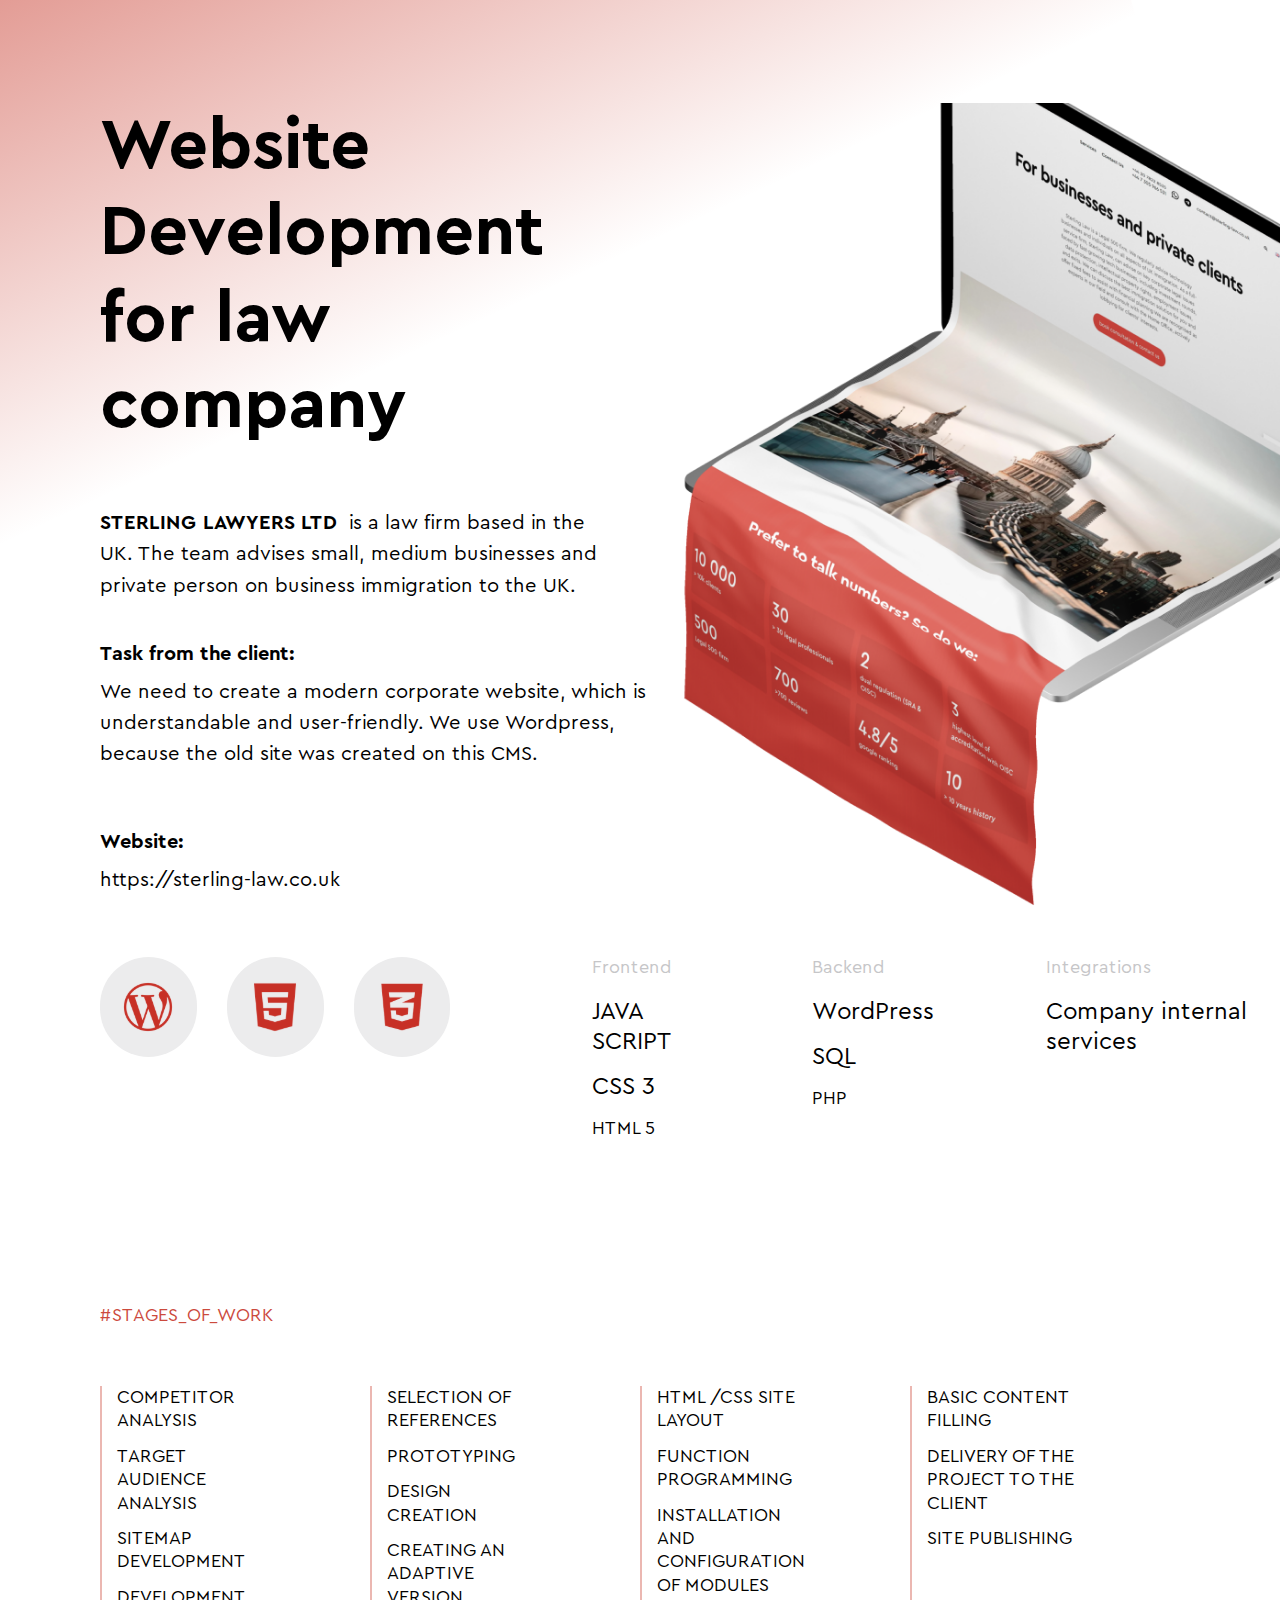
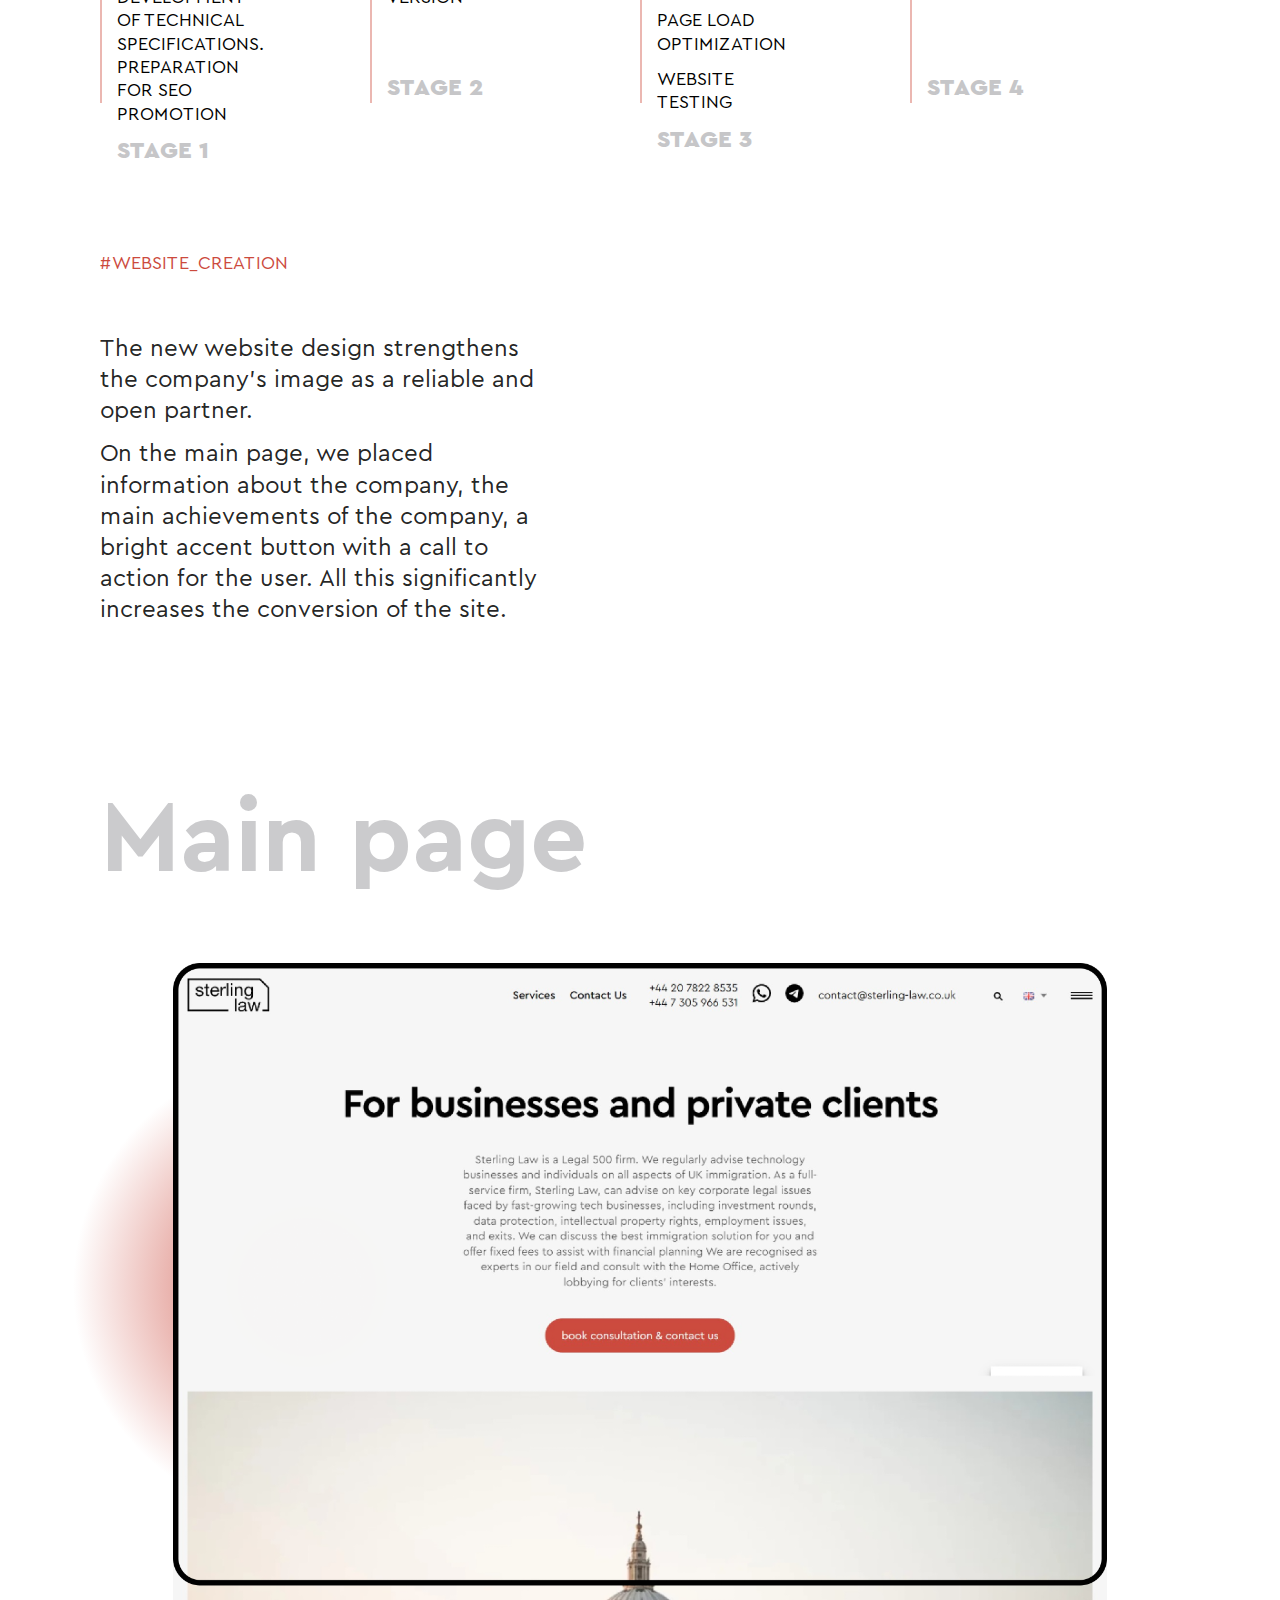
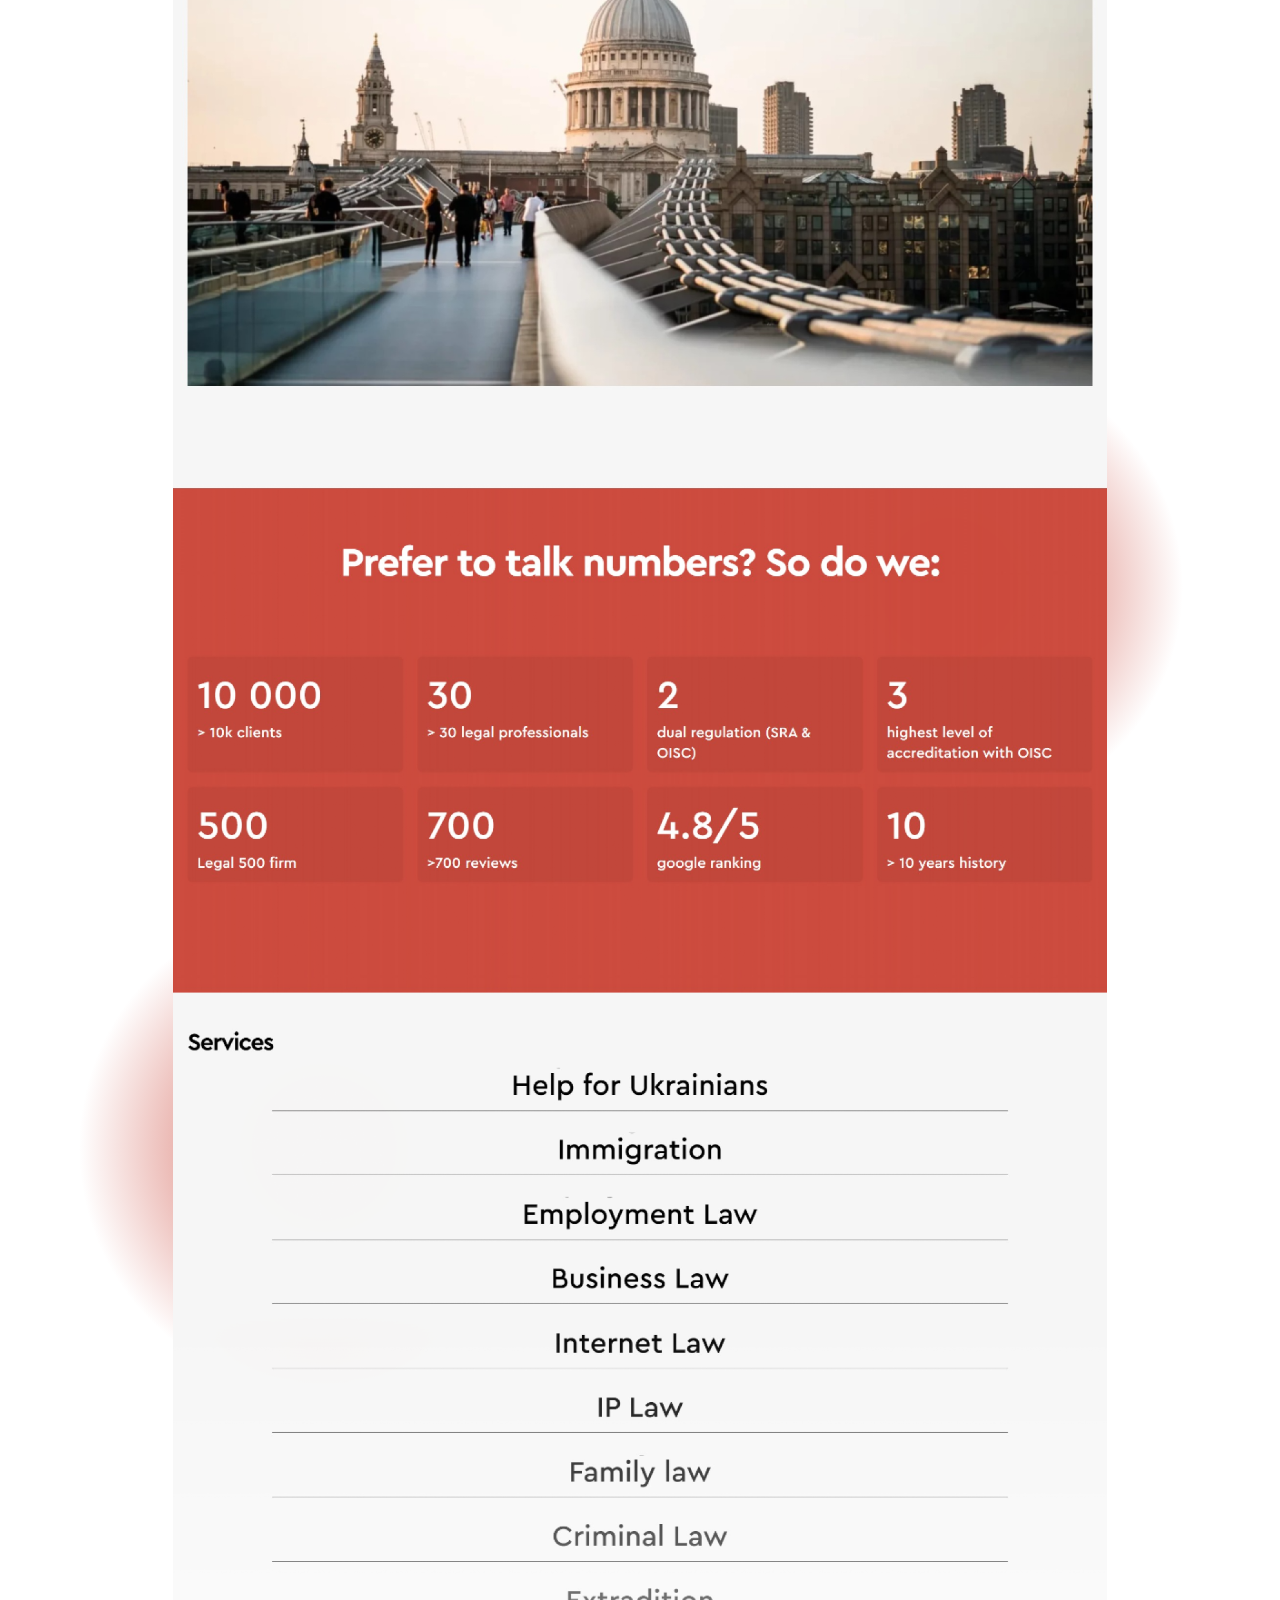
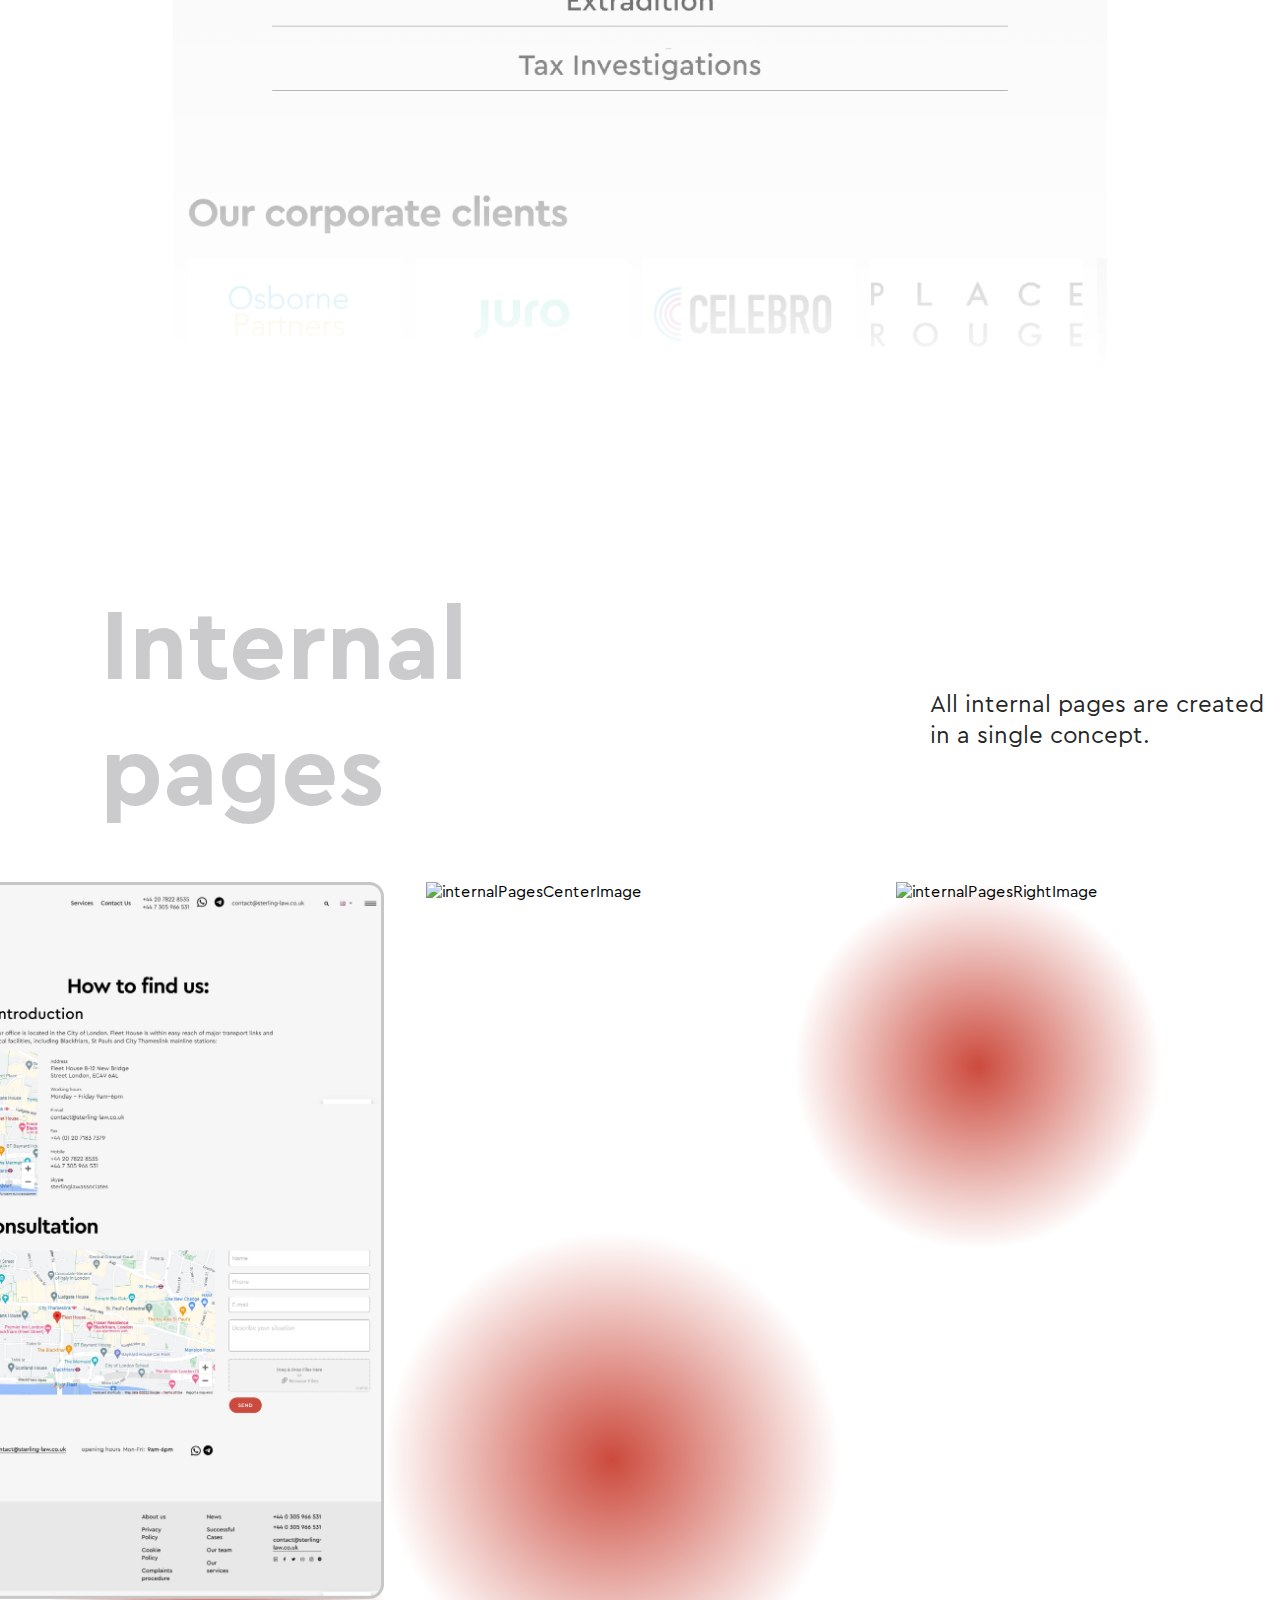
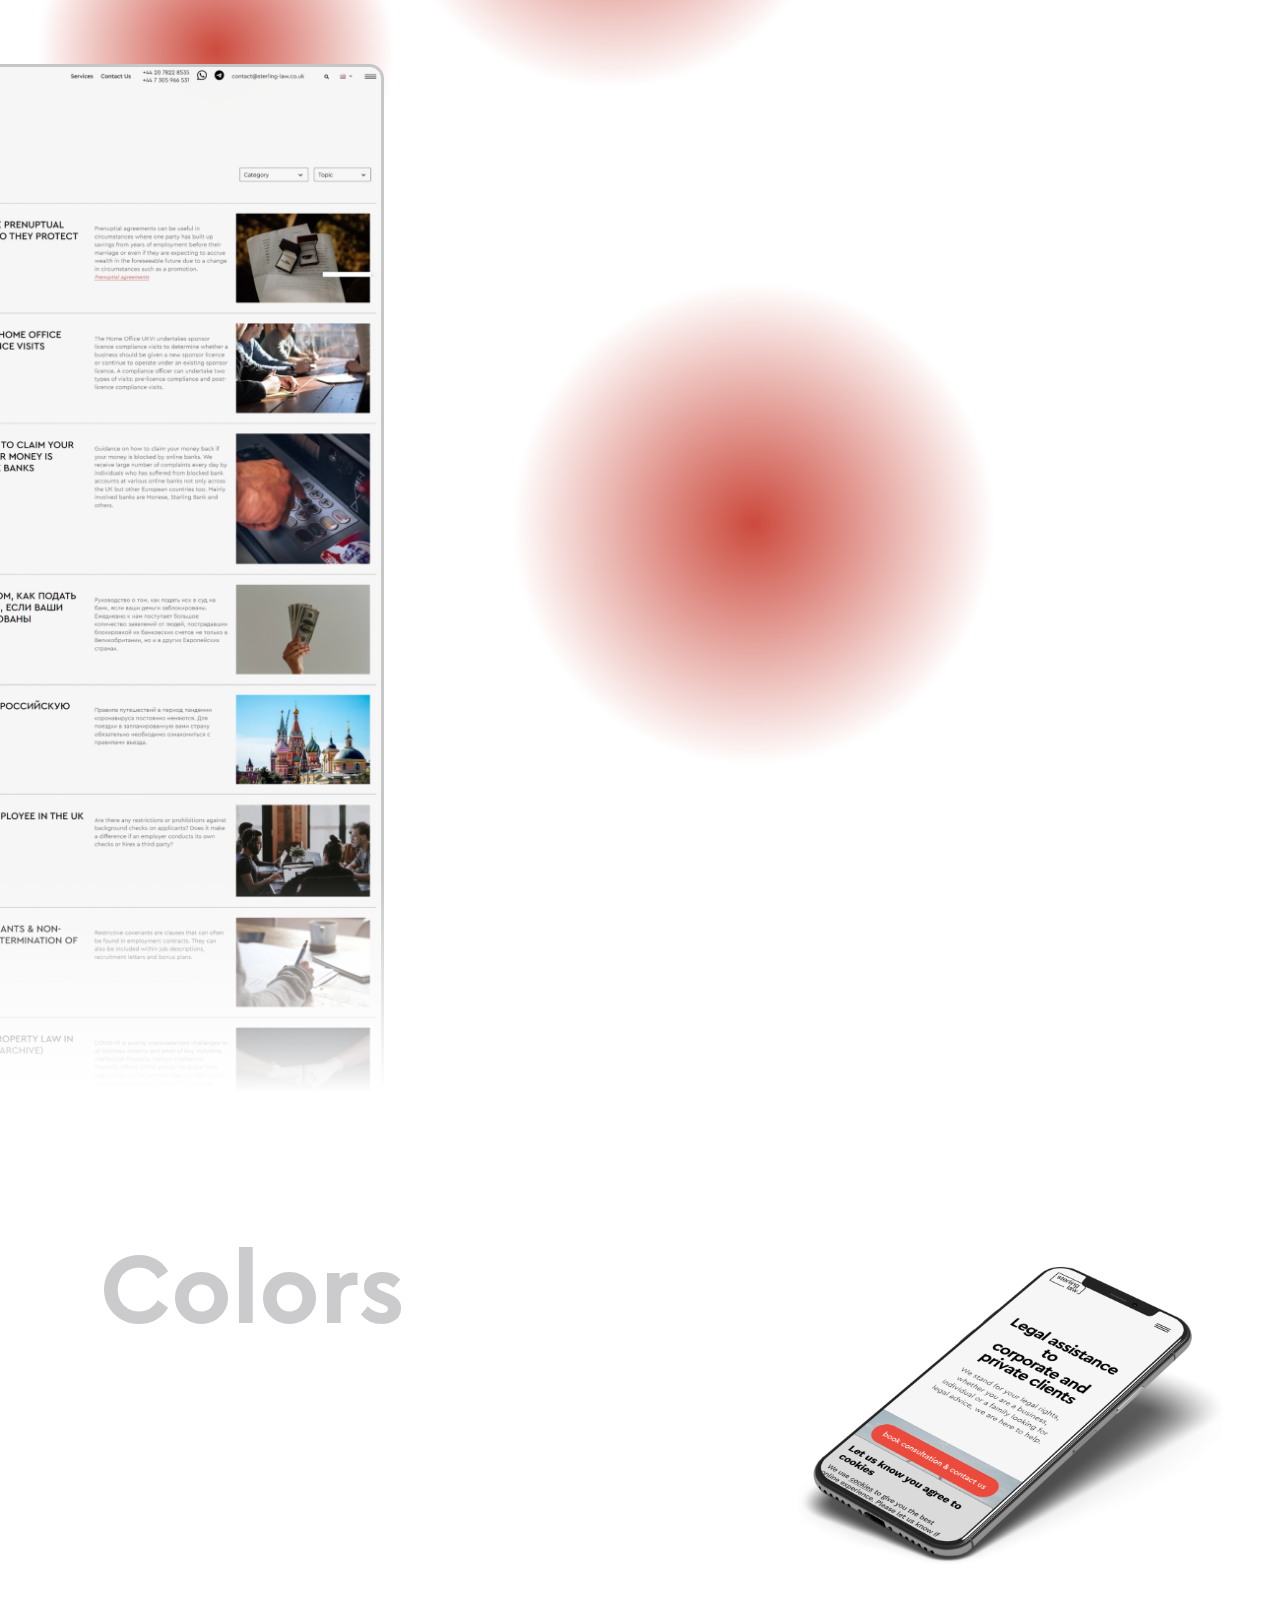
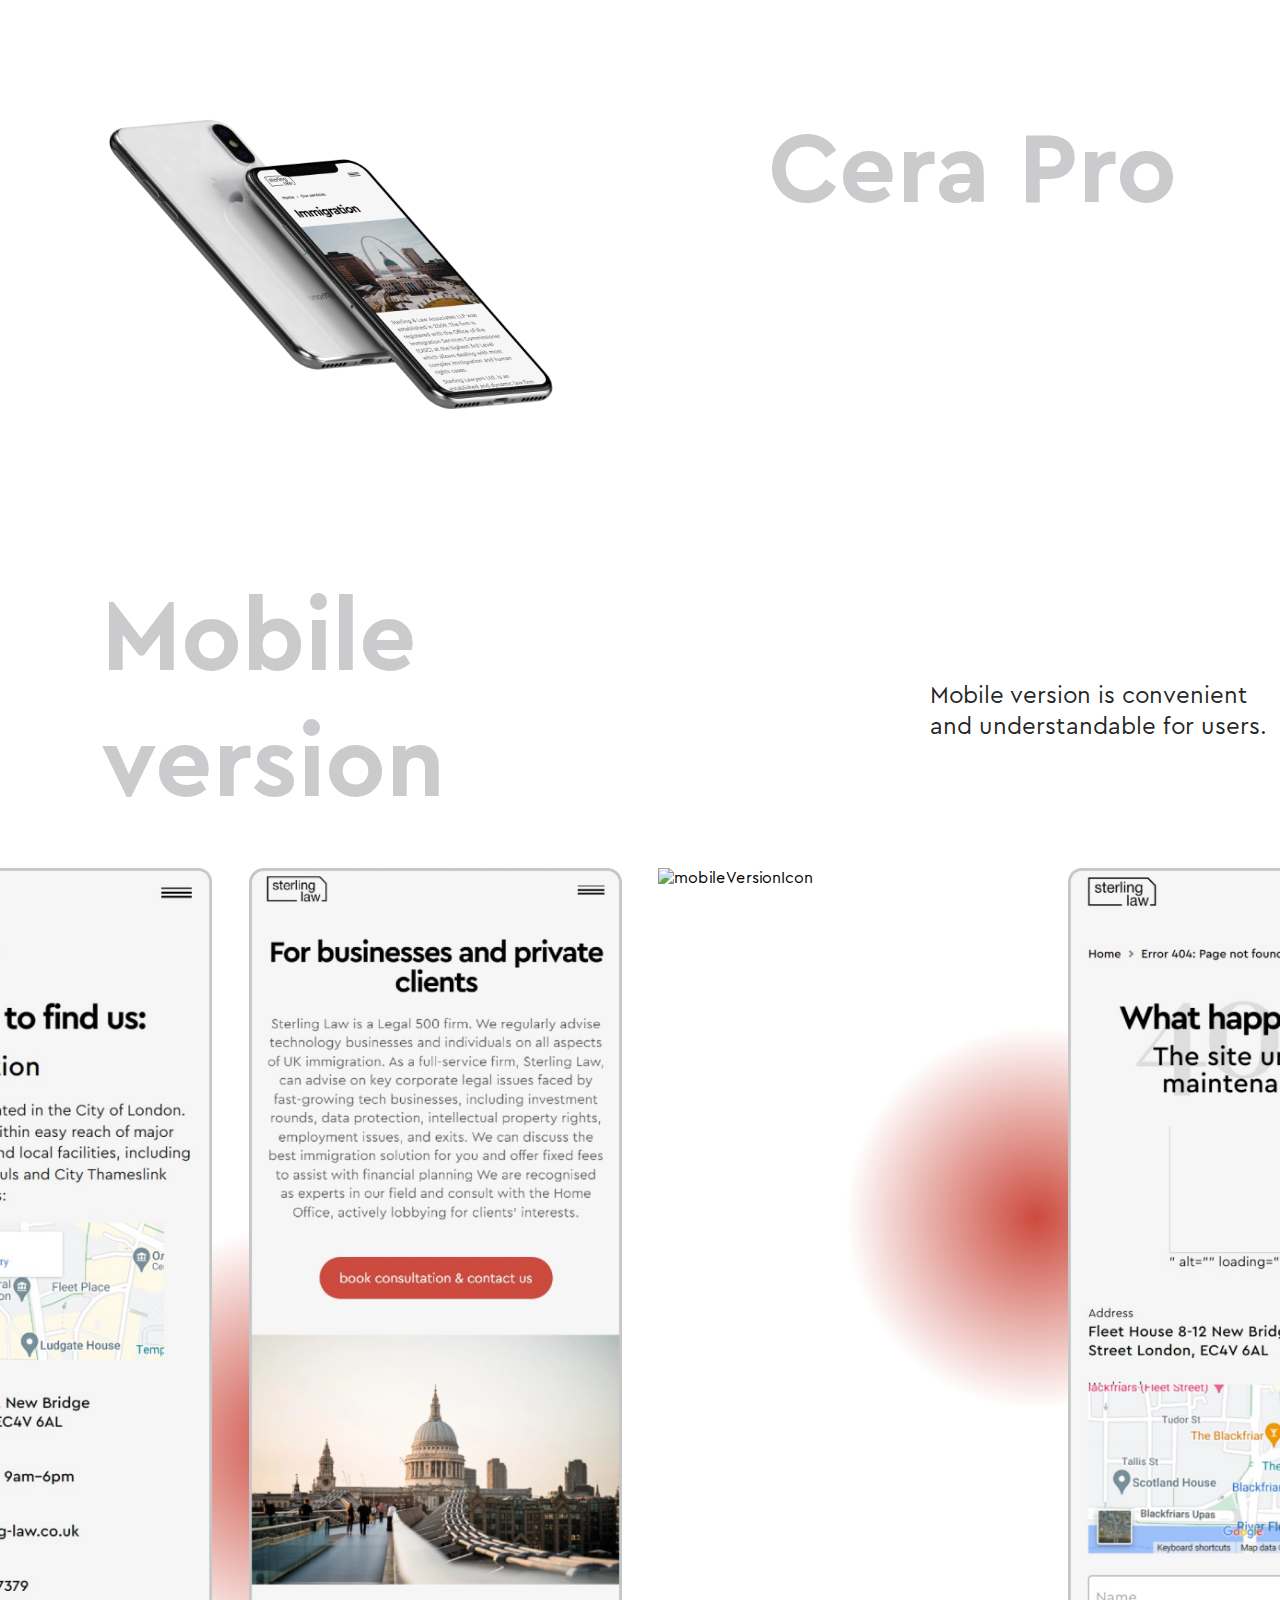
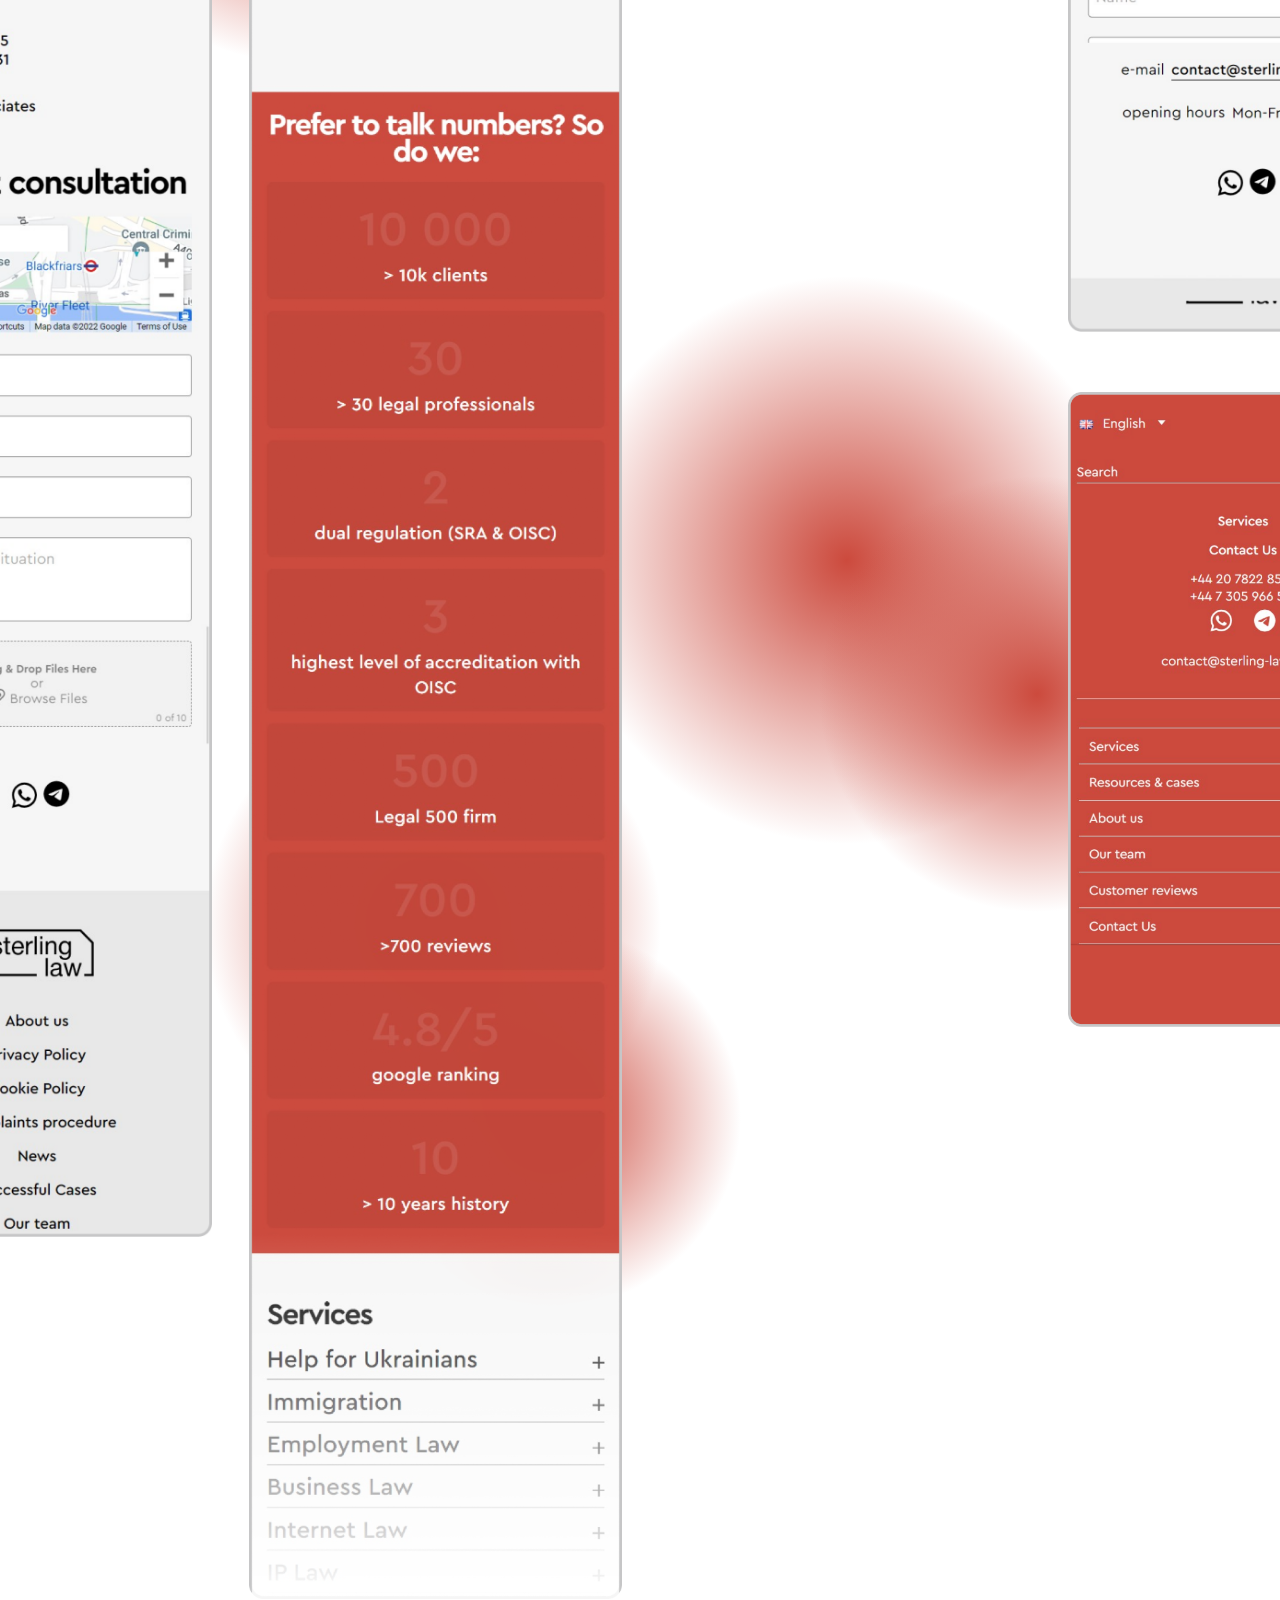
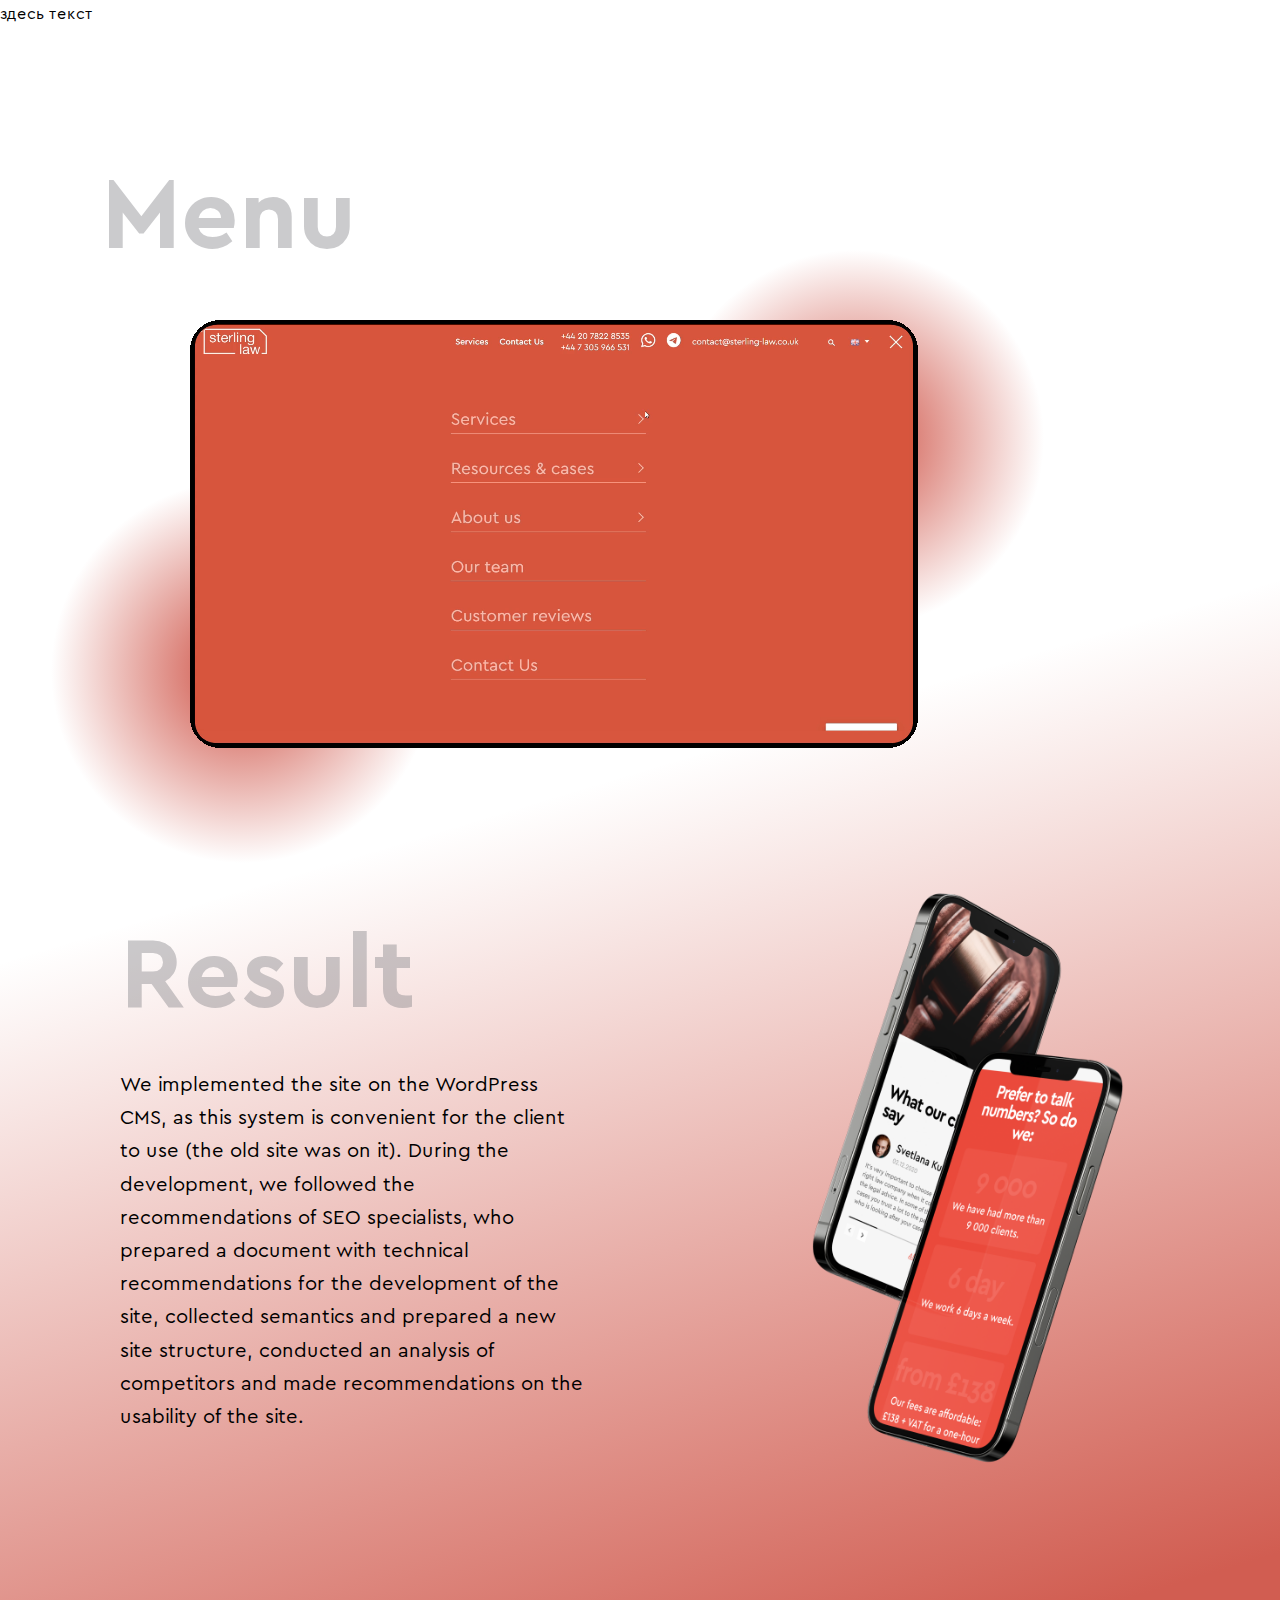
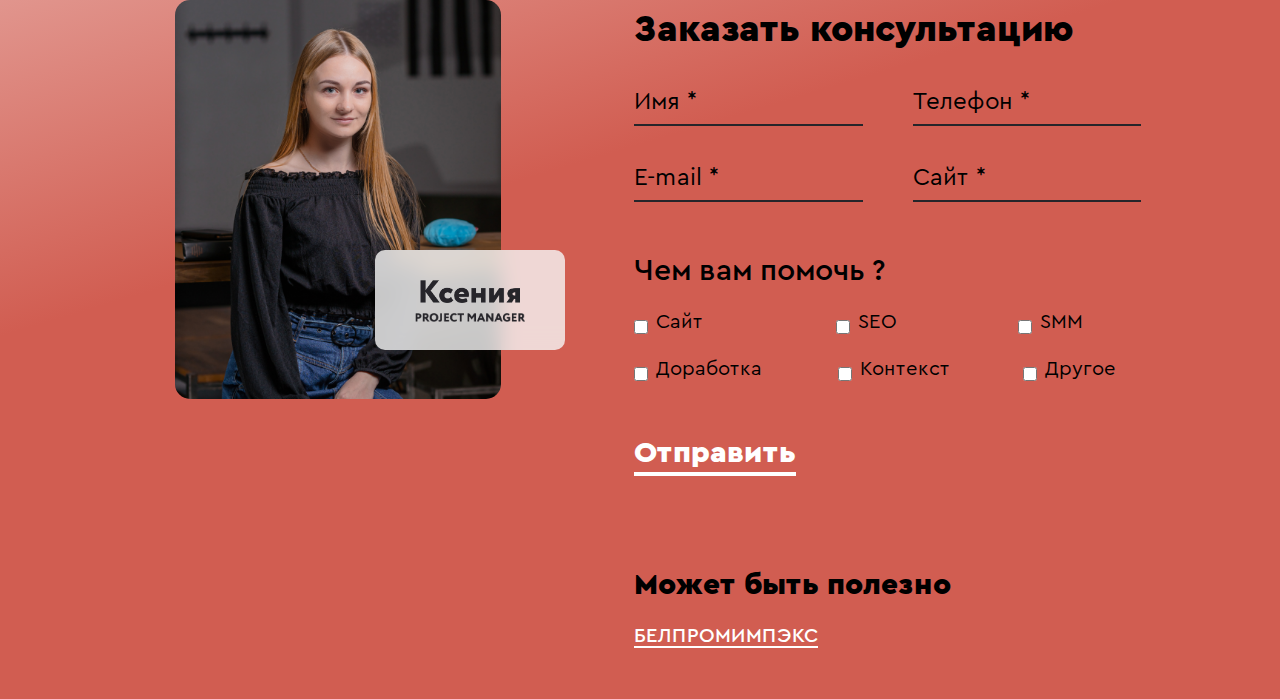
==== index.html @ d2daaab1 "first" ====
<!DOCTYPE html>
<html lang="en">
<head>
    <meta charset="UTF-8">
    <meta http-equiv="X-UA-Compatible" content="IE=edge">
    <meta name="viewport" content="width=device-width, initial-scale=1">
    <link rel="stylesheet" href="./src/styles.css"/>
    <link rel="stylesheet" href="./src/additional.css">
    <title>Sterlin Lawyers</title>
</head>
<body>
    <div class="website-description-page">
        <div class="lineral-gradient"></div>
        <div class="website-description-container">
            <div class="website-description-textarea">
                <h1 class="website-description-label-name">Website Development for law company</h1>
                <div class="website-description-text-wrapper sterling-law">
                    <p class="website-description-text">
                        <span class="website-description-text-bold">
                            STERLING LAWYERS LTD&nbsp;
                        </span>
                        is a law firm based in the UK. The team advises small, medium businesses and private person on business immigration to the UK.
                    </p>
                </div>
                <div class="website-description-task-wrapper">
                    <p class="website-description-text-bold">
                        Task from the client:
                    </p>
                    <ul class="website-description-list">
                        <li class="website-description-list-item">We need to create a modern corporate website, which is understandable and user-friendly. We use Wordpress, because the old site was created on this CMS.</li>
                        <!-- <li class="website-description-list-item">to create a modern conversion corporate website.</li> -->
                    </ul>
                </div>
                <div class="website-description-text-wrapper website">
                    <p class="website-description-text-bold">
                        Website:
                    </p>
                    <p class="website-description-text">https://sterling-law.co.uk</p>
                </div>
                <div class="website-description-tools-wrapper">
                    <!-- <p class="website-description-text-bold">
                        Tools:
                    </p> -->
                    <!-- <img class="website-description-tools-icon" src="src/images/website-description-page/tools-icons.png" alt="tools-icons"> -->
                    
                </div>
            </div>
            <img class="website-description-image" src="src/images/website-description-page/website-description-image.png" alt="websiteDescriptionImage" />
        </div>
        <div class="description-icon">
            <div class="description-icon__wp">
                <img src="src/images/website-description-page/wordpress 1.svg" alt="wordpressIcon">
            </div>
            <div class="description-icon__html">
                <img src="src/images/website-description-page/image 29.svg" alt="HTMLIcon">
            </div>
            <div class="description-icon__css">
                <img src="src/images/website-description-page/image 28.svg" alt="CSSIcon">
            </div>
            <div class="description-text">
                <div class="description-text__item">
                    <p>Frontend</p>
                    <ul>
                        <li>JAVA SCRIPT</li>
                        <li>CSS 3</li>
                        <li>HTML 5</li>
                    </ul>
                </div>
                <div class="description-text__item">
                    <p>Backend</p>
                    <ul>
                        <li>WordPress</li>
                        <li>SQL</li>
                        <li>PHP</li>
                    </ul>
                </div>
                <div class="description-text__item">
                    <p>Integrations</p>
                    <ul>
                        <li>Company internal services</li>
                    </ul>
                </div>
            </div>
        </div>
    </div>
   <div class="stage-work">
    <p class="tag">#Stages_of_work</p>
        <div class="stage-work-container">
            <div class="stage-work-container__item">
                <ul>
                    <li>Competitor analysis</li>
                    <li>Target audience analysis</li>
                    <li>Sitemap development</li>
                    <li>Development of technical specifications. Preparation for SEO promotion</li>
                </ul>
                <p><strong>Stage 1</strong></p>
            </div>
            <div class="stage-work-container__item">
                <ul>
                    <li>Selection of references</li>
                    <li>Prototyping</li>
                    <li>Design creation</li>
                    <li>Creating an adaptive version</li>
                </ul>
                <p><strong>Stage 2</strong></p>
                
            </div>
            <div class="stage-work-container__item">
                <ul>
                    <li>HTML /CSS site layout</li>
                    <li>Function programming</li>
                    <li>Installation and configuration of modules</li>
                    <li>Page load optimization</li>
                    <li>Website testing</li>
                </ul>
                <p><strong>Stage 3</strong></p>
            </div>
            <div class="stage-work-container__item">
                <ul>
                    <li>Basic content filling</li>
                    <li>Delivery of the project to the client</li>
                    <li>Site publishing</li>
                </ul>
                <p><strong>Stage 4</strong></p>
            </div>
        </div>
   </div>
   <div class="site-creat">
        <p class="tag">#Website_creation</p>
        <div class="site-creat-container">
            <p>The new website design strengthens the company's image as a reliable and open partner.</p>
            <p>On the main page, we placed information about the company, the main achievements of the company, a bright accent button with a call to action for the user. All this significantly increases the conversion of the site.</p>
        </div>
    </div>
    <div class="main-page">
        <h1 class="main-page-label-name">Main page</h1>
        <div class="main-page-container">
            <div class="main-page-animations-wrapper">
                <img src="src/images/main-page/main-page.png" alt="mainPageFocusIcon" class="main-page-icon" />
                <div class="main-animation-1"></div>
                <div class="main-animation-2"></div>
                <div class="main-animation-3"></div>
            </div>
        </div>
    </div>
    <div class="internal-pages">
        <div class="internal-pages__title">
            <h1 class="internal-pages-label-name">Internal pages</h1>
            <p>All internal pages are created in a single concept.</p>
        </div>
        <div class="internal-pages-container">
            <div class="internal-pages-left">
                <img class="internal-pages-left-first-image" src="src/images/internal-pages/internal-pages-left-first.png" alt="internalPagesLeftFirstImage" />
                <img class="internal-pages-left-second-image" src="src/images/internal-pages/internal-pages-left-second.png" alt="internalPagesLeftSecondtImage" />
                <div class="internal-pages-animation-1"></div>
            </div>
            <div class="internal-pages-center">
                <img class="internal-pages-center-image" src="src/images/internal-pages/internal-pages-center.png" alt="internalPagesCenterImage" />
                <div class="internal-pages-animation-3"></div>
                <div class="internal-pages-animation-4"></div>
            </div>
            <div class="internal-pages-right">
                <img class="internal-pages-right-image" src="src/images/internal-pages/internal-pages-right.png" alt="internalPagesRightImage" />
                <div class="internal-pages-animation-2"></div>
            </div>
        </div>
    </div>
    <!-- <div class="error-page">
        <div class="error-page-animation-wrapper">
            <div class="error-page-animation-1"></div>
            <div class="error-page-animation-2"></div>
            <div class="error-page-animation-3"></div>
        </div>
        <h1 class="error-page-label-name">404</h1>
        <div class="error-page-container">
            <img class="error-page-image" src="src/images/error-page/404.png" alt="error404" />
        </div>
    </div> -->
    <div class="color-section">
        <div class="colors-page">
            <div class="colors-page-container">
                <div class="colors-page-left-content">
                    <h1 class="colors-page-label-name">Colors</h1>
                    <div class="colors-page-items-wrapper">
                        <div class="colors-page-items-wrapper-top">
                            <img class="colors-page-item top-left" id="color-top-left" src="src/images/colors-page/colors-item-top-left.png" alt="colors item">
                            <img class="colors-page-item top-center" id="color-top-center" src="src/images/colors-page/colors-item-top-center.png" alt="colors item">
                            <img class="colors-page-item top-right" id="color-top-right" src="src/images/colors-page/colors-item-top-right.png" alt="colors item">
                        </div>
                        <div class="colors-page-items-wrapper-bottom">
                            <img class="colors-page-item bottom-left" id="color-bottom-left" src="src/images/colors-page/colors-item-bottom-left.png" alt="colors item">
                            <img class="colors-page-item bottom-right" id="color-bottom-right" src="src/images/colors-page/colors-item-bottom-right.png" alt="colors item">
                        </div>
                    </div>
                </div>
                <img class="colors-page-image" src="src/images/colors-page/colors-image.png" alt="colorsImage" />
            </div>
        </div>
        <div class="fonts-page">
            <div class="fonts-page-container">
                <img class="fonts-page-image" src="src/images/fonts-page/fonts-image.png" alt="fontsImage" />
                <div class="fonts-page-right-content">
                    <h1 class="fonts-page-label-name">Cera Pro</h1>
                    <div class="fonts-page-items-wrapper">
                        <div class="fonts-page-items-wrapper-top">
                            <p class="fonts-page-item-top-left mobile-unactive" id="fonts-top-left">Aa</p>
                            <p class="fonts-page-item-top-center mobile-unactive" id="fonts-top-center">Aa</p>
                            <p class="fonts-page-item-top-right" id="fonts-top-right">Aa</p>
                        </div>
                        <div class="fonts-page-items-wrapper-bottom">
                            <p class="fonts-page-item-bottom-left" id="fonts-bottom-left">Aa</p>
                            <p class="fonts-page-item-bottom-center-left" id="fonts-bottom-center-left">Aa</p>
                            <p class="fonts-page-item-bottom-center-right" id="fonts-bottom-center-right">Aa</p>
                            <p class="fonts-page-item-bottom-right" id="fonts-bottom-right">Aa</p>
                        </div>
                    </div>
                </div>
            </div>
        </div>
       </div>
    <div class="mobile-version-page">
        <div class="mobile-version-page-animation-wrapper">
            <div class="mobile-version-page-animation-1"></div>
            <div class="mobile-version-page-animation-2"></div>
            <div class="mobile-version-page-animation-3"></div>
            <div class="mobile-version-page-animation-4"></div>
            <div class="mobile-version-page-animation-5"></div>
            <div class="mobile-version-page-animation-6"></div>
        </div>
        <div class="mobile-version__title">
            <h1 class="mobile-version-page-label-name">Mobile version</h1>
            <p>Mobile version is convenient and understandable for users.</p>
        </div>
        <div class="mobile-version-container">
            <div class="mobile-version-wrapper-left">
                <img src="src/images/mobile-version-page/mobile-version-1.png" alt="mobileVersionIcon" class="mobile-version-left-first-icon"/>
            </div>
            <div class="mobile-version-wrapper-center-left">
                <img src="src/images/mobile-version-page/mobile-version-2.png" alt="mobileVersionIcon" class="mobile-version-left-second-icon"/>
            </div>
            <div class="mobile-version-wrapper-center-right">
                <img src="src/images/mobile-version-page/mobile-version-3.png" alt="mobileVersionIcon" class="mobile-version-right-first-icon"/>
            </div>
            <div class="mobile-version-wrapper-right">
                <img src="src/images/mobile-version-page/mobile-version-4.png" alt="mobileVersionIcon" class="mobile-version-right-second-icon"/>
                <img src="src/images/mobile-version-page/mobile-version-5.png" class="mobile-version-right-bottom-icon" alt="mobileVersionIcon"/>
            </div>
        </div>
    </div>
    <div>
        <p>здесь текст</p>
    </div>
    <div class="menu-page">
        <h1 class="menu-page-label-name">Menu</h1>
        <div class="menu-page-animation-wrapper">
            <div class="menu-page-animation-1"></div>
            <div class="menu-page-animation-2"></div>
        </div>
        <video loop autoPlay muted="muted" class="menu-page-video">
            <source type="video/mp4" src="src/videos/Frame488.mp4"/>
        </video>
    </div>
    <div class="result-page">
        <div class="result-page-container">
            <div class="result-page-left-content">
                <h1 class="result-page-label-name">Result</h1>
                <p class="result-page-text">We implemented the site on the WordPress CMS, as this system is convenient for the client to use 
                  (the old site was on it). During the development, we followed the recommendations of SEO specialists, 
                  who prepared a document with technical recommendations for the development of the site, collected 
                  semantics and prepared a new site structure, conducted an analysis of competitors and made recommendations
                  on the usability of the site. 
                </p>
            </div>
            <img class="result-page-icon" src="src/images/result-page/result-icon.png" alt="resultIcon" />
        </div>
    </div>
    <div class="consultation-page">
        <div class="consultation-page-container">
            <img class="consultation-project-manager-icon" src="src/images/form-page/project-manager-icon.png" alt="projectManagerIcon" />
            <div class="consultation-project-manager-name-wrapper">
                <img src="src/images/form-page/project-manager-name.png" alt="projectManagerName" class="consultation-project-manager-name"/>
                <img src="src/images/form-page/position.png" alt="projectManagerPost" class="consultation-project-manager-post"/>
            </div>
            <div class="consultation-page-right-content">
                <h2 class="consultation-label-name">Заказать консультацию</h2>
                <form action="" class="consultation-form">
                    <div class="consultation-form-inputs">
                        <input type="text" class="consultation-input-text left top" placeholder="Имя *" required/>
                        <input type="text" class="consultation-input-text right top" placeholder="Телефон *" required/>
                        <input type="email" class="consultation-input-text left bottom" placeholder="E-mail *" required/>
                        <input type="text"  class="consultation-input-text right bottom" placeholder="Сайт *" required/>
                    </div>
                    <p class="consultation-form-help-text">Чем вам помочь ?</p>
                    <div class="consultation-form-checkboxes">
                        <div class="consultation-form-checkbox-wrapper site">
                            <input type="checkbox" class="consultation-input-checkbox"/>
                            <p class="consultation-form-checkbox-name">Сайт</p>
                        </div>
                        <div class="consultation-form-checkbox-wrapper seo">
                            <input type="checkbox" class="consultation-input-checkbox"/>
                            <p class="consultation-form-checkbox-name">SEO</p>
                        </div>
                        <div class="consultation-form-checkbox-wrapper smm">
                            <input type="checkbox" class="consultation-input-checkbox"/>
                            <p class="consultation-form-checkbox-name">SMM</p>
                        </div>
                        <div class="consultation-form-checkbox-wrapper modification">
                            <input type="checkbox" class="consultation-input-checkbox"/>       
                            <p class="consultation-form-checkbox-name">Доработка</p>
                        </div>
                        <div class="consultation-form-checkbox-wrapper context">
                            <input type="checkbox" class="consultation-input-checkbox"/>
                            <p class="consultation-form-checkbox-name">Контекст</p>
                        </div>
                        <div class="consultation-form-checkbox-wrapper other">
                            <input type="checkbox" class="consultation-input-checkbox"/>
                            <p class="consultation-form-checkbox-name">Другое</p>
                        </div>
                    </div>
                    <button class="consultation-form-send-button">Отправить</button>
                </form>
                <p class="consultation-useful-information">Может быть полезно</p>
                <a href="" class="consultation-useful-information-link">БЕЛПРОМИМПЭКС</a>
            </div>
        </div>
        <div class="consultation-page-gradient"></div>
    </div>
    <script src="./src/js/colors.js"></script>
    <script src="./src/js/fonts.js"></script>
</body>
</html>
---- src/styles.css ----
@import url("./fonts.css");

* {
    margin: 0;
    padding: 0;
    border: 0;
    box-sizing: border-box;
    font-family: "CeraPro", sans-serif;
}

/* website description page */

.website-description-page {
    width: 100%;
}

.website-description-container {
    margin-top: 103px;
    display: flex;
    width: 97%;
    justify-content: space-between;
}

.lineral-gradient {
    position: absolute;
    width: 1890.22px;
    height: 1222.5px;
    left: -530.61px;
    top: -630.28px;
    background: linear-gradient(170.54deg, #CC4A3D 19.73%, rgba(204, 74, 61, 0) 79.67%);
    transform: rotate(-15.54deg);
    z-index: -10;
}

.website-description-label-name {
    font-size: 110px;
    line-height: 120px;
    width: 870px;
    font-weight: 700;
}

.website-description-textarea {
    margin-left: 100px;
}

.website-description-text-wrapper, .website-description-task-wrapper, .website-description-tools-wrapper {
    margin-top: 40px;
}

.website-description-text-bold {
    font-size: 33px;
    margin-bottom: 10px;
    font-weight: 700;
}

.website-description-text-wrapper, .website-description-task-wrapper {
    margin-top: 70px;
}

.website-description-text {
    font-size: 33px;
    line-height: 45px;
    width: 830px;
}

.website-description-list-item {
    font-size: 33px;
    width: 775px;
    line-height: 40px;
    margin-left: 28px;
    margin-bottom: 10px;
}

.website-description-tools-icon {
    width: 720px;
}

.website-description-image {
    margin-top: -5.5%;
    width: 50%;
    height: 30%;
}

/* colors page */

.colors-page {
    margin-top: 131px;
    width: 100%;
}

.colors-page-container {
    width: 99%;
    display: flex;
    padding-right: 25px;
}

.colors-page-left-content {
    margin-left: 100px;
}

.colors-page-label-name {
    font-size: 120px;
    color: rgba(125, 125, 129, 0.4);
    width: 100%;
    font-weight: 700;
}

.colors-page-items-wrapper-top {
    width: 740px;
    display: flex;
    justify-content: space-between;
    margin-top: 45px;
}

.colors-page-items-wrapper-bottom {
    width: 480px;
    margin-top: 55px;
    margin-left: 150px;
    display: flex;
    justify-content: space-between;
}

.colors-page-item {
    width: 200px;
    height: 120px;
    display: flex;
    position: relative;
    opacity: 0;
}

.colors-page-image {
    width: 40%;
    height: 26%;
    margin-left: auto;
}

@keyframes blinker106 {
    from {
    opacity: 0;
    }
    to {
        opacity: 1;
    }
}

@keyframes blinker107 {
    from {
    opacity: 0;
    }
    to {
        opacity: 1;
    }
}

@keyframes blinker108 {
    from {
    opacity: 0;
    }
    to {
        opacity: 1;
    }
}

@keyframes blinker109 {
    from {
    opacity: 0;
    }
    to {
        opacity: 1;
    }
}

@keyframes blinker110 {
    from {
    opacity: 0;
    }
    to {
        opacity: 1;
    }
}

.color-top-left-active {
    animation: blinker106 1s 0s linear;
    animation-fill-mode:forwards;
}

.color-top-center-active {
    animation: blinker107 1s 0.5s linear;
    animation-fill-mode:forwards;
}

.color-top-right-active {
    animation: blinker108 1s 1s linear;
    animation-fill-mode:forwards;
}

.color-bottom-left-active {
    animation: blinker109 1s 1.5s linear;
    animation-fill-mode:forwards;
}

.color-bottom-right-active {
    animation: blinker110 1s 2s linear;
    animation-fill-mode:forwards;
}


/* fonts page */

.fonts-page {
    margin-top: 131px;
    width: 100%;
}

.fonts-page-container {
    width: 99%;
    display: flex;
    padding-right: 90px;
}

.fonts-page-items-wrapper-top {
    display: flex;
    max-width: 450px;
    justify-content: space-between;
}

.fonts-page-items-wrapper-bottom {
    margin-top: 20px;
    display: flex;
    max-width: 305px;
    justify-content: space-between;
}

.fonts-page-label-name {
    font-size: 120px;
    color: rgba(125, 125, 129, 0.4);
    font-weight: 700;
}

.fonts-page-item-top-left {
    font-size: 120px;
    opacity: 0;
    margin-right: 30px;
    font-weight: 700;
    line-height: 138px;
}

.fonts-page-item-top-center {
    line-height: 110px;
    opacity: 0;
    padding-top: 18px;
    font-weight: 700;
    font-size: 116px;
    margin-right: 30px;
}

.fonts-page-item-top-right {
    font-size: 87px;
    opacity: 0;
    font-weight: 500;
    line-height: 121px;
    padding-top: 26px;
}

.fonts-page-item-bottom-left {
    font-size: 48px;
    margin-right: 25px;
    opacity: 0;
    font-weight: 500;
    line-height: 48px;
}

.fonts-page-item-bottom-center-left {
    font-size: 40px;
    padding-top: 9px;
    margin-right: 25px;
    opacity: 0;
    font-weight: 500;
    line-height: 41.6px;
}

.fonts-page-item-bottom-center-right {
    font-size: 24px;
    padding-top: 19px;
    opacity: 0;
    margin-right: 25px;
    font-weight: 500;
    line-height: 33.6px;
}

.fonts-page-item-bottom-right {
    padding-top: 27px;
    opacity: 0;
    font-size: 18px;
    font-weight: 400;
    line-height: 25.2px;
}

.fonts-page-image {
    width: 35.8%;
    height: 27%;
    margin-left: 100px;
}

.fonts-page-right-content {
    margin-left: auto;
    max-width: 600px;
}

@keyframes blinker101 {
    from {
    opacity: 0;
    }
    to {
        opacity: 1;
    }
}

@keyframes blinker102 {
    from {
    opacity: 0;
    }
    to {
        opacity: 1;
    }
}

@keyframes blinker103 {
    from {
    opacity: 0;
    }
    to {
        opacity: 1;
    }
}

@keyframes blinker104 {
    from {
    opacity: 0;
    }
    to {
        opacity: 1;
    }
}

@keyframes blinker105 {
    from {
    opacity: 0;
    }
    to {
        opacity: 1;
    }
}

@keyframes blinker106 {
    from {
    opacity: 0;
    }
    to {
        opacity: 1;
    }
}

@keyframes blinker107 {
    from {
    opacity: 0;
    }
    to {
        opacity: 1;
    }
}

.fonts-top-left-active {
    animation: blinker101 1s 0s linear;
    animation-fill-mode:forwards;
}

.fonts-top-center-active {
    animation: blinker102 1s 0.5s linear;
    animation-fill-mode:forwards
}

.fonts-top-right-active {
    animation: blinker103 1s 1s linear;
    animation-fill-mode:forwards;
}

.fonts-bottom-left-active {
    animation: blinker104 1s 1.5s linear;
    animation-fill-mode:forwards;
}

.fonts-bottom-center-left-active {
    animation: blinker106 1s 2s linear;
    animation-fill-mode:forwards;
}

.fonts-bottom-center-right-active {
    animation: blinker107 1s 2.5s linear;
    animation-fill-mode:forwards;
}

.fonts-bottom-right-active {
    animation: blinker105 1s 3s linear;
    animation-fill-mode:forwards;
}


/* main page */

.main-page {
    margin-top: 130px;
    width: 100%;
}

.main-page-container {
    width: 73%;
    margin: 0 auto;
}

.main-page-label-name {
    font-size: 120px;
    color: rgba(125, 125, 129, 0.4);
    font-weight: 700;
    margin-left: 100px;
    margin-right: auto;
}

.main-page-animations-wrapper {
    position: relative;
    width: 100%;
}

.main-page-icon {
    width: 100%;
    margin-top: 60px;
}

.main-animation-1 {
    width: 668px;
    height: 668px;
    background: radial-gradient(50% 50% at 50% 50%, #CC4A3D 0%, rgba(204, 74, 61, 0) 100%);
    position: absolute;
    z-index: -10;
    top: 150px;
    left: -150px;
    animation: blinker1 1.5s linear infinite;
}

@keyframes blinker1 {
    50% {
    width: 570px;
    height: 570px;
    top: 199px;
    left: -101px;
    }
}

.main-animation-2 {
    width: 690px;
    height: 690px;
    background: radial-gradient(50% 50% at 50% 50%, #CC4A3D 0%, rgba(204, 74, 61, 0) 100%);
    position: absolute;
    z-index: -10;
    top: 3400px;
    left: -10%;
    animation: blinker2 1.5s linear infinite;
}

@keyframes blinker2 {
    50% {
        width: 620px;
        height: 620px;
        top: 3435px;
        left: -8%;
    }
}

.main-animation-3 {
    width: 468px;
    height: 468px;
    background: radial-gradient(50% 50% at 50% 50%, #CC4A3D 0%, rgba(204, 74, 61, 0) 100%);
    position: absolute;
    z-index: -10;
    top: 1050px;
    left: 80%;
    animation: blinker3 1.5s linear infinite;
}

@keyframes blinker3 {
    50% {
    width: 400px;
    height: 400px;
    top: 1084px;
    left: 82%;
    }
}

/* internal pages */

.internal-pages {
    margin-top: 200px;
    width: 100%;
}

.internal-pages-label-name {
    font-weight: 700;
    font-size: 120px;
    color: rgba(125, 125, 129, 0.4);
    margin-left: 100px;
}

.internal-pages-container {
    display: flex;
    justify-content: space-between;
    margin-top: 45px;
    position: relative;
    width: 100%;
}

.internal-pages-left, .internal-pages-right {
    width: 30%;
}

.internal-pages-center {
    width: 33.4%;
}

.internal-pages-left-second-image {
    margin-top: 60px;
}

.internal-pages-center-image {
    width: 100%;
}

.internal-pages-right-image, .internal-pages-left-first-image, .internal-pages-left-second-image {
    width: 100%;
}

.internal-pages-animation-1 {
    width: 468px;
    height: 468px;
    background: radial-gradient(50% 50% at 50% 50%, #CC4A3D 0%, rgba(204, 74, 61, 0) 100%);
    position: absolute;
    z-index: -10;
    top: 0px;
    left: 62%;
    animation: blinker4 1.5s linear infinite;
}

@keyframes blinker4 {
    50% {
    width: 400px;
    height: 400px;
    top: 34px;
    left: 64%;
    }
}

.internal-pages-animation-2 {
    width: 483px;
    height: 483px;
    background: radial-gradient(50% 50% at 50% 50%, #CC4A3D 0%, rgba(204, 74, 61, 0) 100%);
    position: absolute;
    z-index: -10;
    top: 2100px;
    left: 50%;
    animation: blinker5 1.5s linear infinite;
}

@keyframes blinker5 {
    50% {
    width: 400px;
    height: 400px;
    top: 2141px;
    left: 52%;
    }
}

.internal-pages-animation-3 {
    width: 456px;
    height: 456px;
    background: radial-gradient(50% 50% at 50% 50%, #CC4A3D 0%, rgba(204, 74, 61, 0) 100%);
    position: absolute;
    z-index: -10;
    left: 30%;
    top: 780px;
    animation: blinker6 1.5s linear infinite;
}

@keyframes blinker6 {
    50% {
    width: 390px;
    height: 390px;
    top: 783px;
    left: 32%;
    }
}

.internal-pages-animation-4 {
    width: 456px;
    height: 456px;
    background: radial-gradient(50% 50% at 50% 50%, #CC4A3D 0%, rgba(204, 74, 61, 0) 100%);
    position: absolute;
    top: 1390px;
    left: 16%;
    z-index: -10;
    animation: blinker7 1.5s linear infinite;
}

@keyframes blinker7 {
    50% {
    width: 390px;
    height: 390px;
    top: 1423px;
    left: 18%;
    }
}

/* menu page */

.menu-page {
    margin-top: 130px;
}

.menu-page-label-name {
    font-weight: 700;
    font-size: 120px;
    color: rgba(125, 125, 129, 0.4);
    margin-left: 101px;
    margin-right: auto;
    max-width: 304px;
}

.menu-page-video {
    width: 65%;
    margin: 1.5% 0 0 230px;
    border-radius: 48px;
}

.menu-page-animation-wrapper {
    position: relative;
}

.menu-page-animation-1 {
    width: 578px;
    height: 578px;
    position: absolute;
    background: radial-gradient(50% 50% at 50% 50%, #CC4A3D 0%, rgba(204, 74, 61, 0) 100%);
    top: -30px;
    left: 56%;
    z-index: -10;
    animation: blinker8 1.5s linear infinite;
}

@keyframes blinker8 {
    50% {
    width: 520px;
    height: 520px;
    top: 1px;
    left: 58%;
    }
}

.menu-page-animation-2 {
    width: 583px;
    height: 583px;
    position: absolute;
    background: radial-gradient(50% 50% at 50% 50%, #CC4A3D 0%, rgba(204, 74, 61, 0) 100%);
    top: 500px;
    left: 4%;
    z-index: -10;
    animation: blinker9 1.5s linear infinite;
}

@keyframes blinker9 {
    50% {
    width: 520px;
    height: 520px;
    top: 531px;
    left: 6%;
    }
}

/* error page */

.error-page {
    position: relative;
    margin-top: 130px;
    width: 100%;
}

.error-page-container {
    margin: 40px 185px 0 auto;
    width: 57%;
}

.error-page-label-name {
    font-weight: 700;
    font-size: 120px;
    color: rgba(125, 125, 129, 0.4);
    width: 215px;
    margin-right: 100px;
    margin-left: auto;
}

.error-page-image {
    width: 100%;
}

.error-page-animation-1 {
    width: 583px;
    height: 583px;
    position: absolute;
    background: radial-gradient(50% 50% at 50% 50%, #CC4A3D 0%, rgba(204, 74, 61, 0) 100%);
    top: 250px;
    left: 650px;
    z-index: -10;
    animation: blinker10 1.5s linear infinite;
}

@keyframes blinker10 {
    50% {
    width: 500px;
    height: 500px;
    top: 290px;
    left: 690px;
    }
}

.error-page-animation-2 {
    width: 620px;
    height: 620px;
    position: absolute;
    background: radial-gradient(50% 50% at 50% 50%, #CC4A3D 0%, rgba(204, 74, 61, 0) 100%);
    top: 1800px;
    left: 600px;
    z-index: -10;
    animation: blinker11 1.5s linear infinite;
}

@keyframes blinker11 {
    50% {
    width: 550px;
    height: 550px;
    top: 1835px;
    left: 635px;
    }
}

.error-page-animation-3 {
    width: 430px;
    height: 430px;
    position: absolute;
    background: radial-gradient(50% 50% at 50% 50%, #CC4A3D 0%, rgba(204, 74, 61, 0) 100%);
    top: 1200px;
    left: 80%;
    z-index: -10;
    animation: blinker12 1.5s linear infinite;
}

@keyframes blinker12 {
    50% {
    width: 360px;
    height: 360px;
    top: 1235px;
    left: 82%;
    }
}

/* mobile version page */

.mobile-version-page {
    margin-top: 130px;
    position: relative;
}

.mobile-version-page-label-name {
    margin-left: 101px;
    max-width: 816px;
    font-weight: 700;
    font-size: 120px;
    color: rgba(125, 125, 129, 0.4);
}

.mobile-version-container {
    display: flex;
    margin-top: 40px;
    width: 100%;
    justify-content: space-between;
}

.mobile-version-wrapper-right {
    display: flex;
    flex-direction: column;
}

.mobile-version-wrapper-left, .mobile-version-wrapper-center-left, .mobile-version-wrapper-center-right, .mobile-version-wrapper-right {
    position: relative;
}

.mobile-version-wrapper-center-left, .mobile-version-wrapper-center-right {
    width: calc(25% + 53px);
}

.mobile-version-wrapper-left, .mobile-version-wrapper-right {
    width: calc(16% + 7px);
}

.mobile-version-right-bottom-icon {
    margin-top: 60px;
}

.mobile-version-left-second-icon, .mobile-version-right-first-icon, .mobile-version-left-first-icon, .mobile-version-right-second-icon, .mobile-version-right-bottom-icon {
    width: 100%;
}

.mobile-version-page-animation-wrapper {
    position: relative;
}

.mobile-version-page-animation-1 {
    width: 383px;
    height: 383px;
    position: absolute;
    z-index: -10;
    background: radial-gradient(50% 50% at 50% 50%, #CC4A3D 0%, rgba(204, 74, 61, 0) 100%);
    top: 450px;
    left: 80%;
    animation: blinker13 1.5s linear infinite;
}

@keyframes blinker13 {
    50% {
    width: 313px;
    height: 313px;
    top: 485px;
    left: 82%;
    }
}

.mobile-version-page-animation-2 {
    width: 436px;
    height: 436px;
    position: absolute;
    z-index: -10;
    background: radial-gradient(50% 50% at 50% 50%, #CC4A3D 0%, rgba(204, 74, 61, 0) 100%);
    top: 650px;
    left: 6%;
    animation: blinker14 1.5s linear infinite;
}

@keyframes blinker14 {
    50% {
    width: 366px;
    height: 366px;
    top: 685px;
    left: 8%;
    }
}

.mobile-version-page-animation-3 {
    width: 568px;
    height: 568px;
    position: absolute;
    z-index: -10;
    background: radial-gradient(50% 50% at 50% 50%, #CC4A3D 0%, rgba(204, 74, 61, 0) 100%);
    top: 1800px;
    left: 44%;
    animation: blinker15 1.5s linear infinite;
}

@keyframes blinker15 {
    50% {
    width: 498px;
    height: 498px;
    top: 1835px;
    left: 46%;
    }
}

.mobile-version-page-animation-4 {
    width: 456px;
    height: 456px;
    position: absolute;
    z-index: -10;
    background: radial-gradient(50% 50% at 50% 50%, #CC4A3D 0%, rgba(204, 74, 61, 0) 100%);
    top: 2620px;
    left: 16%;
    animation: blinker16 1.5s linear infinite;
}

@keyframes blinker16 {
    50% {
    width: 386px;
    height: 386px;
    top: 2655px;
    left: 18%;
    }
}

.mobile-version-page-animation-5 {
    width: 436px;
    height: 436px;
    position: absolute;
    z-index: -10;
    background: radial-gradient(50% 50% at 50% 50%, #CC4A3D 0%, rgba(204, 74, 61, 0) 100%);
    top: 3200px;
    left: 80%;
    animation: blinker17 1.5s linear infinite;
}

@keyframes blinker17 {
    50% {
    width: 366px;
    height: 366px;
    top: 3235px;
    left: 82%;
    }
}

.mobile-version-page-animation-6 {
    width: 383px;
    height: 383px;
    position: absolute;
    z-index: -10;
    background: radial-gradient(50% 50% at 50% 50%, #CC4A3D 0%, rgba(204, 74, 61, 0) 100%);
    top: 3550px;
    left: 38%;
    animation: blinker18 1.5s linear infinite;
}

@keyframes blinker18 {
    50% {
    width: 313px;
    height: 313px;
    top: 3585px;
    left: 40%;
    }
}

/* result page */

.result-page {
    margin-top: 100px;
    width: 100%;
}

.result-page-label-name {
    font-weight: 700;
    font-size: 120px;
    color: rgba(125, 125, 129, 0.4);
    max-width: 350px;
}

.result-page-container {
    display: flex;
    margin-left: 120px;
}

.result-page-left-content {
    width: 780px;
    margin-top: 60px;
}

.result-page-text {
    width: 780px;
    font-size: 33px;
    line-height: 45px;
    margin-top: 30px;
}

.result-page-icon {
    width: 45%;
    margin-left: 10%;
    margin-top: -150px;
}

/* consultation form page */

.consultation-page {
    position: relative;
    width: 100%;
    margin-top: 100px;
}

.consultation-page-container {
    display: flex;
    margin: 0 auto;
    width: 1150px;
    padding-bottom: 50px;
    position: relative;
}

.consultation-project-manager-icon {
    width: 440px;
    height: 539px;
    border-radius: 15px;
}

.consultation-page-right-content {
    margin-left: 12.2%;
    width: 571px;
}

.consultation-project-manager-name {
    width: 170px;
    margin: 30px 34px 10px 41px;
}

.consultation-project-manager-post {
    width: 149px;
    margin-left: 52px;
}

.consultation-project-manager-name-wrapper {
    width: 245px;
    height: 120px;
    background: rgba(246, 246, 246, 0.8);
    backdrop-filter: blur(10px);
    border-radius: 10px;
    display: flex;
    flex-direction: column;
    position: absolute;
    top: 339px;
    left: 260px;
}

.consultation-label-name {
    font-weight: 900;
    font-size: 48px;
    line-height: 60.3px;
    margin-bottom: 10px;
}

.consultation-input-text {
    width: 45.5%;
    height: 36px;
    outline: none;
    border: none;
    border-bottom: 2px solid #26252A;
    background: none;
    font-size: 24px;
    color: #000000;
    line-height: 30.2px;
    padding-bottom: 10px;
}

.consultation-form-inputs {
    display: flex;
    flex-wrap: wrap;
}

.consultation-input-text::placeholder {
    color: #000000;
    margin-bottom: 5px;
}

.consultation-form-inputs {
    width: 100%;
}

.left {
    margin-right: 50px;
}

.bottom {
    margin-top: 40px;
}

.top {
    margin-top: 20px;
}

.consultation-form-help-text {
    font-weight: 500;
    font-size: 36px;
    margin-top: 50px;
}

.consultation-form-checkbox-wrapper, .consultation-form-checkboxes {
    display: flex;
}

.consultation-form-checkboxes {
    flex-wrap: wrap;
    margin-top: 20px;
}

.consultation-input-checkbox {
    width: 14px;
    height: 14px;
    margin-right: 8px;
    margin-top: 10px;
    border-radius: 2px;
}

.consultation-form-checkbox-name {
    font-size: 24px;
}

.site {
    margin-right: 145px;
}

.seo {
    margin-right: 129px;
}

.modification {
    margin-right: 76px;
    margin-top: 22px;
}

.context {
    margin-right: 73px;
    margin-top: 22px;
}

.smm {
    width: 103px;
}

.other {
    margin-top: 22px;
}

.consultation-form-send-button {
    font-weight: 900;
    font-size: 36px;
    border-bottom: 4px solid #ffffff;
    color: #ffffff;
    background: none;
    margin-top: 52px;
    cursor: pointer;
}

.consultation-useful-information {
    font-weight: 900;
    font-size: 36px;
    margin-top: 90px;
    margin-bottom: 20px;
}

.consultation-useful-information-link {
    font-weight: 500;
    font-size: 24px;
    color: #ffffff;
    text-decoration: none;
    border-bottom: 2px solid #ffffff;
}

.consultation-page-gradient {
    position: absolute;
    width: 100%;
    height: 1900px;
    background: linear-gradient(343.32deg, #D15D51 32.67%, rgba(209, 93, 81, 0) 75.34%);
    bottom: 0; 
    left: 0;
    z-index: -10;
}

@media screen and (max-width: 2460px) {
    
    .mobile-version-page-animation-5 {
        width: 436px;
        height: 436px;
        top: 3000px;
        left: 80%;
        animation: blinker17 1.5s linear infinite;
    }
    
    @keyframes blinker17 {
        50% {
        width: 366px;
        height: 366px;
        top: 3035px;
        left: 82%;
        }
    }
    
}

@media screen and (max-width: 2400px) {

    .internal-pages-animation-1 {
        width: 468px;
        height: 468px;
        top: 0px;
        left: 1200px;
        animation: blinker4 1.5s linear infinite;
    }
    
    @keyframes blinker4 {
        50% {
        width: 400px;
        height: 400px;
        top: 34px;
        left: 1234px;
        }
    }
    
    .internal-pages-animation-2 {
        width: 483px;
        height: 483px;
        top: 2100px;
        left: 1250px;
        animation: blinker5 1.5s linear infinite;
    }
    
    @keyframes blinker5 {
        50% {
        width: 400px;
        height: 400px;
        top: 2141px;
        left: 1291px;
        }
    }
    
}

@media screen and (max-width: 2264px) {
    
    .mobile-version-page-animation-5 {
        width: 436px;
        height: 436px;
        top: 2600px;
        left: 74%;
        animation: blinker17 1.5s linear infinite;
    }

    @keyframes blinker17 {
        50% {
        width: 366px;
        height: 366px;
        top: 2635px;
        left: 76%;
        }
    }
    
    .mobile-version-page-animation-6 {
        width: 383px;
        height: 383px;
        top: 3250px;
        left: 34%;
        animation: blinker18 1.5s linear infinite;
    }
    
    @keyframes blinker18 {
        50% {
        width: 313px;
        height: 313px;
        top: 3285px;
        left: 36%;
        }
    }
}

@media screen and (max-width: 2224px) {

    .internal-pages-animation-2 {
        width: 683px;
        height: 683px;
        top: 1800px;
        left: 950px;
        animation: blinker5 1.5s linear infinite;
    }
    
    @keyframes blinker5 {
        50% {
        width: 600px;
        height: 600px;
        top: 1841px;
        left: 991px;
        }
    }
    
}

@media screen and (max-width: 2165px) {

    .error-page-animation-1 {
        width: 583px;
        height: 583px;
        top: 250px;
        left: 600px;
        animation: blinker10 1.5s linear infinite;
    }
    
    @keyframes blinker10 {
        50% {
        width: 500px;
        height: 500px;
        top: 290px;
        left: 640px;
        }
    }
    
    .error-page-animation-2 {
        width: 620px;
        height: 620px;
        top: 1800px;
        left: 550px;
        animation: blinker11 1.5s linear infinite;
    }
    
    @keyframes blinker11 {
        50% {
        width: 550px;
        height: 550px;
        top: 1835px;
        left: 585px;
        }
    }
    
    .error-page-animation-3 {
        width: 430px;
        height: 430px;
        top: 1200px;
        left: 78%;
        animation: blinker12 1.5s linear infinite;
    }
    
    @keyframes blinker12 {
        50% {
        width: 360px;
        height: 360px;
        top: 1235px;
        left: 80%;
        }
    }
}

@media screen and (max-width: 2036px) {

    /* website description page */

    .website-description-label-name {
        font-size: 80px;
        line-height: 100px;
        width: 633px;
        font-weight: 700;
    }

    .website-description-text {
        font-size: 28px;
        width: 705px;
    }

    .website-description-list-item {
        font-size: 28px;
    }

    .website-description-task-wrapper, .website-description-text-wrapper {
        margin-top: 40px;
    }

    .website-description-image {
        width: 50%;
    }

    /* colors page */

    .colors-page-image {
        width: 39%;
        height: 26%;
        margin-top: 8%;
    }

    .colors-page-label-name {
        font-size: 130px;
    }

    /* fonts page */

    .fonts-page-label-name {
        font-size: 130px;
    }

    /* main page */

    .main-animation-2 {
        width: 690px;
        height: 690px;
        top: 2600px;
        left: -10%;
        animation: blinker2 1.5s linear infinite;
    }
    
    @keyframes blinker2 {
        50% {
            width: 620px;
            height: 620px;
            top: 2635px;
            left: -8%;
        }
    }

    /* internal pages */

    .internal-pages-animation-1 {
        width: 468px;
        height: 468px;
        top: 0px;
        left: 62%;
        animation: blinker4 1.5s linear infinite;
    }
    
    @keyframes blinker4 {
        50% {
        width: 400px;
        height: 400px;
        top: 34px;
        left: 64%;
        }
    }
    
    .internal-pages-animation-2 {
        width: 483px;
        height: 483px;
        top: 1800px;
        left: 50%;
        animation: blinker5 1.5s linear infinite;
    }
    
    @keyframes blinker5 {
        50% {
        width: 400px;
        height: 400px;
        top: 1841px;
        left: 52%;
        }
    }
    
    .internal-pages-animation-3 {
        width: 456px;
        height: 456px;
        left: 30%;
        top: 580px;
        animation: blinker6 1.5s linear infinite;
    }
    
    @keyframes blinker6 {
        50% {
        width: 390px;
        height: 390px;
        top: 583px;
        left: 32%;
        }
    }
    
    .internal-pages-animation-4 {
        width: 456px;
        height: 456px;
        top: 990px;
        left: 10%;
        animation: blinker7 1.5s linear infinite;
    }
    
    @keyframes blinker7 {
        50% {
        width: 390px;
        height: 390px;
        top: 1023px;
        left: 12%;
        }
    }

    /* result page */

    .result-page-text {
        width: 660px;
        font-size: 28px;
    }

    .result-page-left-content {
        width: 660px;
    }

    .result-page-icon {
        width: 40%;
        margin-left: 15%;
        margin-top: 0;
    }

    /* menu page */

    .menu-page-animation-1 {
        width: 578px;
        height: 578px;
        top: -60px;
        left: 56%;
        animation: blinker8 1.5s linear infinite;
    }
    
    @keyframes blinker8 {
        50% {
        width: 520px;
        height: 520px;
        top: -31px;
        left: 58%;
        }
    }
    
    .menu-page-animation-2 {
        width: 583px;
        height: 583px;
        top: 420px;
        left: 4%;
        animation: blinker9 1.5s linear infinite;
    }
    
    @keyframes blinker9 {
        50% {
        width: 520px;
        height: 520px;
        top: 451px;
        left: 6%;
        }
    }
}

@media screen and (max-width: 1979px) {

    /* error page */

    .error-page-animation-1 {
        width: 583px;
        height: 583px;
        top: 250px;
        left: 450px;
        animation: blinker10 1.5s linear infinite;
    }
    
    @keyframes blinker10 {
        50% {
        width: 500px;
        height: 500px;
        top: 290px;
        left: 490px;
        }
    }
    
    .error-page-animation-2 {
        width: 620px;
        height: 620px;
        top: 1600px;
        left: 450px;
        animation: blinker11 1.5s linear infinite;
    }
    
    @keyframes blinker11 {
        50% {
        width: 550px;
        height: 550px;
        top: 1635px;
        left: 485px;
        }
    }
    
    .error-page-animation-3 {
        width: 430px;
        height: 430px;
        top: 1200px;
        left: 72%;
        animation: blinker12 1.5s linear infinite;
    }
    
    @keyframes blinker12 {
        50% {
        width: 360px;
        height: 360px;
        top: 1235px;
        left: 74%;
        }
    }

    /* mobile version page */

    .mobile-version-page-animation-1 {
        width: 383px;
        height: 383px;
        top: 450px;
        left: 70%;
        animation: blinker13 1.5s linear infinite;
    }
    
    @keyframes blinker13 {
        50% {
        width: 313px;
        height: 313px;
        top: 485px;
        left: 72%;
        }
    }
    
    .mobile-version-page-animation-2 {
        width: 436px;
        height: 436px;
        top: 650px;
        left: 6%;
        animation: blinker14 1.5s linear infinite;
    }
    
    @keyframes blinker14 {
        50% {
        width: 366px;
        height: 366px;
        top: 685px;
        left: 8%;
        }
    }
    
    .mobile-version-page-animation-3 {
        width: 568px;
        height: 568px;
        top: 1800px;
        left: 44%;
        animation: blinker15 1.5s linear infinite;
    }
    
    @keyframes blinker15 {
        50% {
        width: 498px;
        height: 498px;
        top: 1835px;
        left: 46%;
        }
    }
    
    .mobile-version-page-animation-4 {
        width: 456px;
        height: 456px;
        top: 2020px;
        left: 16%;
        animation: blinker16 1.5s linear infinite;
    }
    
    @keyframes blinker16 {
        50% {
        width: 386px;
        height: 386px;
        top: 2055px;
        left: 18%;
        }
    }
    
    .mobile-version-page-animation-5 {
        width: 436px;
        height: 436px;
        top: 2200px;
        left: 74%;
        animation: blinker17 1.5s linear infinite;
    }

    @keyframes blinker17 {
        50% {
        width: 366px;
        height: 366px;
        top: 2235px;
        left: 76%;
        }
    }
    
    .mobile-version-page-animation-6 {
        width: 383px;
        height: 383px;
        top: 2750px;
        left: 34%;
        animation: blinker18 1.5s linear infinite;
    }
    
    @keyframes blinker18 {
        50% {
        width: 313px;
        height: 313px;
        top: 2785px;
        left: 36%;
        }
    }
}

@media screen and (max-width: 1900px) {

    .menu-page-video {
        border-radius: 44px;
    }
}

@media screen and (max-width: 1807px) {

    .menu-page-animation-1 {
        width: 578px;
        height: 578px;
        top: -120px;
        left: 56%;
        animation: blinker8 1.5s linear infinite;
    }
    
    @keyframes blinker8 {
        50% {
        width: 520px;
        height: 520px;
        top: -89px;
        left: 58%;
        }
    }
    
    .menu-page-animation-2 {
        width: 583px;
        height: 583px;
        top: 350px;
        left: 4%;
        animation: blinker9 1.5s linear infinite;
    }
    
    @keyframes blinker9 {
        50% {
        width: 520px;
        height: 520px;
        top: 381px;
        left: 6%;
        }
    }
}
    
@media screen and (max-width: 1754px) {

    /* website description page */

    .website-description-textarea {
        width: 700px;
    }

    .website-description-image {
        margin-right: 20px;
    }

    /* main page */

    .main-animation-2 {
        width: 690px;
        height: 690px;
        top: 2300px;
        left: -10%;
        animation: blinker2 1.5s linear infinite;
    }
    
    @keyframes blinker2 {
        50% {
            width: 620px;
            height: 620px;
            top: 2335px;
            left: -8%;
        }
    }
    
    .main-animation-3 {
        width: 468px;
        height: 468px;
        top: 1050px;
        left: 75%;
        animation: blinker3 1.5s linear infinite;
    }
    
    @keyframes blinker3 {
        50% {
        width: 400px;
        height: 400px;
        top: 1084px;
        left: 77%;
        }
    }

    /* internal pages */

    .internal-pages-animation-1 {
        width: 468px;
        height: 468px;
        top: 0px;
        left: 62%;
        animation: blinker4 1.5s linear infinite;
    }
    
    @keyframes blinker4 {
        50% {
        width: 400px;
        height: 400px;
        top: 34px;
        left: 64%;
        }
    }
    
    .internal-pages-animation-2 {
        width: 483px;
        height: 483px;
        top: 1400px;
        left: 50%;
        animation: blinker5 1.5s linear infinite;
    }
    
    @keyframes blinker5 {
        50% {
        width: 400px;
        height: 400px;
        top: 1441px;
        left: 52%;
        }
    }
    
    .internal-pages-animation-3 {
        width: 456px;
        height: 456px;
        left: 30%;
        top: 580px;
        animation: blinker6 1.5s linear infinite;
    }
    
    @keyframes blinker6 {
        50% {
        width: 390px;
        height: 390px;
        top: 583px;
        left: 32%;
        }
    }
    
    .internal-pages-animation-4 {
        width: 456px;
        height: 456px;
        top: 890px;
        left: 4%;
        animation: blinker7 1.5s linear infinite;
    }
    
    @keyframes blinker7 {
        50% {
        width: 390px;
        height: 390px;
        top: 923px;
        left: 6%;
        }
    }

    /* error page */

    .error-page-animation-1 {
        width: 583px;
        height: 583px;
        top: 250px;
        left: 450px;
        animation: blinker10 1.5s linear infinite;
    }
    
    @keyframes blinker10 {
        50% {
        width: 500px;
        height: 500px;
        top: 290px;
        left: 490px;
        }
    }
    
    .error-page-animation-2 {
        width: 620px;
        height: 620px;
        top: 1200px;
        left: 400px;
        animation: blinker11 1.5s linear infinite;
    }
    
    @keyframes blinker11 {
        50% {
        width: 550px;
        height: 550px;
        top: 1235px;
        left: 435px;
        }
    }
    
    .error-page-animation-3 {
        width: 430px;
        height: 430px;
        top: 800px;
        left: 68%;
        animation: blinker12 1.5s linear infinite;
    }
    
    @keyframes blinker12 {
        50% {
        width: 360px;
        height: 360px;
        top: 835px;
        left: 70%;
        }
    }

}

@media screen and (max-width: 1708px) {

    .menu-page-video {
        border-radius: 40px;
    }
}

@media screen and (max-width: 1654px) {

    /* menu page */

    .menu-page-animation-1 {
        width: 578px;
        height: 578px;
        top: -120px;
        left: 56%;
        animation: blinker8 1.5s linear infinite;
    }
    
    @keyframes blinker8 {
        50% {
        width: 520px;
        height: 520px;
        top: -89px;
        left: 58%;
        }
    }
    
    .menu-page-animation-2 {
        width: 583px;
        height: 583px;
        top: 250px;
        left: 4%;
        animation: blinker9 1.5s linear infinite;
    }
    
    @keyframes blinker9 {
        50% {
        width: 520px;
        height: 520px;
        top: 281px;
        left: 6%;
        }
    }

    /* result page */

    .result-page-icon {
        margin-left: 10%;
    }

    /* mobile version page */

    .mobile-version-page-animation-1 {
        width: 383px;
        height: 383px;
        top: 450px;
        left: 66%;
        animation: blinker13 1.5s linear infinite;
    }
    
    @keyframes blinker13 {
        50% {
        width: 313px;
        height: 313px;
        top: 485px;
        left: 68%;
        }
    }
    
    .mobile-version-page-animation-2 {
        width: 436px;
        height: 436px;
        top: 650px;
        left: 6%;
        animation: blinker14 1.5s linear infinite;
    }
    
    @keyframes blinker14 {
        50% {
        width: 366px;
        height: 366px;
        top: 685px;
        left: 8%;
        }
    }
    
    .mobile-version-page-animation-3 {
        width: 568px;
        height: 568px;
        top: 1300px;
        left: 44%;
        animation: blinker15 1.5s linear infinite;
    }
    
    @keyframes blinker15 {
        50% {
        width: 498px;
        height: 498px;
        top: 1335px;
        left: 46%;
        }
    }
    
    .mobile-version-page-animation-4 {
        width: 456px;
        height: 456px;
        top: 1720px;
        left: 16%;
        animation: blinker16 1.5s linear infinite;
    }
    
    @keyframes blinker16 {
        50% {
        width: 386px;
        height: 386px;
        top: 1755px;
        left: 18%;
        }
    }
    
    .mobile-version-page-animation-5 {
        width: 436px;
        height: 436px;
        top: 1800px;
        left: 68%;
        animation: blinker17 1.5s linear infinite;
    }

    @keyframes blinker17 {
        50% {
        width: 366px;
        height: 366px;
        top: 1835px;
        left: 70%;
        }
    }
    
    .mobile-version-page-animation-6 {
        width: 383px;
        height: 383px;
        top: 2150px;
        left: 34%;
        animation: blinker18 1.5s linear infinite;
    }
    
    @keyframes blinker18 {
        50% {
        width: 313px;
        height: 313px;
        top: 2185px;
        left: 36%;
        }
    }
}

@media screen and (max-width: 1561px) {

    .menu-page-video {
        border-radius: 38px;
    }
}


@media screen and (max-width: 1540px) {

    /* website description page */

    .website-description-container {
        width: 100%;
        overflow: hidden;
    }

    .website-description-textarea {
        max-width: 594px;
    }

    .website-description-label-name {
        font-size: 75px;
        width: 594px;
        line-height: 86.3px;
    }

    .website-description-tools-icon {
        width: 500px;
    }

    .website-description-text-bold {
        font-size: 24px;
    }

    .website-description-text, .website-description-list-item {
        line-height: 31.2px;
        width: 599px;
        font-size: 24px;
    }

    .website-description-text-wrapper, .website-description-task-wrapper {
        margin-top: 40px;
    }

    .website-description-image {
        width: 757px;
        margin-left: 170px;
        padding-right: 0;
        margin-right: 0;
    }
    
    /* colors page */

    .colors-page-image {
        width: 40%;
        margin-top: 25px;
        margin-right: 25px;
    }
    
    .colors-page-item {
        width: 130px;
        height: 80px;
    }

    .colors-page-items-wrapper-top {
        margin-top: 45px;
        width: 530px;
    }

    .colors-page-items-wrapper-bottom {
        margin-top: 35px;
        margin-left: 100px;
        width: 340px;
    }

    /* fonts page */

    .fonts-page {
        margin-top: 131px;
    }

    .fonts-page-container {
        width: 100%;
    }

    .fonts-page-label-name {
        max-width: 550px;
    }

    .fonts-page-image {
        width: 622px;
        height: 406px;
    }

    .fonts-page-items-wrapper-top {
        width: 464px;
    }

    .fonts-page-items-wrapper-bottom {
        margin-top: 20px;
        width: 305px;
    }

    .fonts-page-item-top-left {
        font-size: 120px;
        font-weight: 700;
        line-height: 138px;
    }

    .fonts-page-item-top-center {
        font-size: 96px;
        font-weight: 700;
        line-height: 110px;
        padding-top: 23px;
    }

    .fonts-page-item-top-right {
        font-size: 87px;
        font-weight: 500;
        line-height: 121px;
        padding-top: 21px;
    }

    .fonts-page-item-bottom-left {
        font-size: 48px;
        font-weight: 500;
        line-height: 48px;
    }

    .fonts-page-item-bottom-center-left {
        padding-top: 7px;
        font-size: 40px;
        font-weight: 500;
        line-height: 41.6px;
    }

    .fonts-page-item-bottom-center-right {
        padding-top: 17px;
        font-size: 24px;
        font-weight: 500;
        line-height: 33.6px;
    }

    .fonts-page-item-bottom-right {
        padding-top: 23px;
        font-size: 18px;
        font-weight: 400;
        line-height: 25.2px;
    }

    /* main page */

    .main-page {
        margin-top: 130px;
    }

    .main-page-animations-wrapper {
        position: relative;
    }

    .main-animation-2 {
        width: 490px;
        height: 490px;
        top: 2000px;
        left: -10%;
        animation: blinker2 1.5s linear infinite;
    }
    
    @keyframes blinker2 {
        50% {
            width: 430px;
            height: 430px;
            top: 2035px;
            left: -8%;
        }
    }
    
    .main-animation-3 {
        width: 468px;
        height: 468px;
        top: 1050px;
        left: 68%;
        animation: blinker3 1.5s linear infinite;
    }
    
    @keyframes blinker3 {
        50% {
        width: 400px;
        height: 400px;
        top: 1084px;
        left: 70%;
        }
    }

    /* internal pages */

    .internal-pages {
        margin-top: 200px;
    }

    .internal-pages-container {
        margin-top: 45px;
    }

    .internal-pages-animation-1 {
        width: 368px;
        height: 368px;
        top: 500px;
        left: 150px;
        animation: blinker4 1.5s linear infinite;
    }

    @keyframes blinker4 {
        50% {
        width: 300px;
        height: 300px;
        top: 534px;
        left: 184px;
        }
    }

    .internal-pages-animation-2 {
        width: 283px;
        height: 283px;
        top: 120px;
        left: 1050px;
        animation: blinker5 1.5s linear infinite;
    }

    @keyframes blinker5 {
        50% {
        width: 200px;
        height: 200px;
        top: 161px;
        left: 1101px;
        }
    }

    .internal-pages-animation-3 {
        width: 456px;
        height: 456px;
        left: 730px;
        top: 780px;
        animation: blinker6 1.5s linear infinite;
    }

    @keyframes blinker6 {
        50% {
        width: 390px;
        height: 390px;
        top: 783px;
        left: 793px;
        }
    }

    .internal-pages-animation-4 {
        width: 456px;
        height: 456px;
        top: 1390px;
        left: 330px;
        animation: blinker7 1.5s linear infinite;
    }

    @keyframes blinker7 {
        50% {
        width: 390px;
        height: 390px;
        top: 1423px;
        left: 363px;
        }
    }

    /* menu page */

    .menu-page {
        margin-top: 130px;
    }

    .menu-page-video {
        width: 56.9%;
        margin: 40px 0 0 190px;
    }

    .menu-page-animation-wrapper {
        position: relative;
    }

    .menu-page-animation-1 {
        width: 378px;
        height: 378px;
        top: -80px;
        left: 800px;
        animation: blinker8 1.5s linear infinite;
    }

    @keyframes blinker8 {
        50% {
        width: 320px;
        height: 320px;
        top: -51px;
        left: 829px;
        }
    }

    .menu-page-animation-2 {
        width: 283px;
        height: 283px;
        top: 350px;
        left: 145px;
        animation: blinker9 1.5s linear infinite;
    }

    @keyframes blinker9 {
        50% {
        width: 220px;
        height: 220px;
        top: 381px;
        left: 176px;
        }
    }

    /* error page */

    .error-page {
        margin-top: 130px;
        width: 100%;
    }

    .error-page-animation-wrapper {
        position: relative;
    }

    .error-page-animation-1 {
        width: 283px;
        height: 283px;
        top: 250px;
        left: 350px;
        animation: blinker10 1.5s linear infinite;
    }

    @keyframes blinker10 {
        50% {
        width: 200px;
        height: 200px;
        top: 290px;
        left: 390px;
        }
    }

    .error-page-animation-2 {
        width: 620px;
        height: 620px;
        top: 500px;
        left: 870px;
        animation: blinker11 1.5s linear infinite;
    }

    @keyframes blinker11 {
        50% {
        width: 550px;
        height: 550px;
        top: 535px;
        left: 905px;
        }
    }

    .error-page-animation-3 {
        width: 430px;
        height: 430px;
        top: 1200px;
        left: 280px;
        animation: blinker12 1.5s linear infinite;
    }

    @keyframes blinker12 {
        50% {
        width: 360px;
        height: 360px;
        top: 1235px;
        left: 315px;
        }
    }

    /* mobile-version-page */

    .mobile-version-page {
        margin-top: 130px;
    }

    .mobile-version-page-animation-wrapper {
        position: relative;
    }

    .mobile-version-page-animation-1 {
        width: 283px;
        height: 283px;
        top: 450px;
        left: 1200px;
        animation: blinker13 1.5s linear infinite;
    }

    @keyframes blinker13 {
        50% {
        width: 213px;
        height: 213px;
        top: 485px;
        left: 1235px;
        }
    }

    .mobile-version-page-animation-2 {
        width: 436px;
        height: 436px;
        top: 500px;
        left: -50px;
        animation: blinker14 1.5s linear infinite;
    }

    @keyframes blinker14 {
        50% {
        width: 366px;
        height: 366px;
        top: 535px;
        left: -15px;
        }
    }

    .mobile-version-page-animation-3 {
        width: 568px;
        height: 568px;
        top: 1000px;
        left: 720px;
        animation: blinker15 1.5s linear infinite;
    }

    @keyframes blinker15 {
        50% {
        width: 498px;
        height: 498px;
        top: 1035px;
        left: 755px;
        }
    }

    .mobile-version-page-animation-4 {
        width: 456px;
        height: 456px;
        top: 1420px;
        left: 250px;
        animation: blinker16 1.5s linear infinite;
    }

    @keyframes blinker16 {
        50% {
        width: 386px;
        height: 386px;
        top: 1455px;
        left: 285px;
        }
    }

    .mobile-version-page-animation-5 {
        width: 436px;
        height: 436px;
        top: 1950px;
        left: 380px;
        animation: blinker17 1.5s linear infinite;
    }

    @keyframes blinker17 {
        50% {
        width: 366px;
        height: 366px;
        top: 1985px;
        left: 415px;
        }
    }

    .mobile-version-page-animation-6 {
        width: 283px;
        height: 283px;
        top: 1850px;
        left: 1200px;
        animation: blinker18 1.5s linear infinite;
    }

    @keyframes blinker18 {
        50% {
        width: 213px;
        height: 213px;
        top: 1885px;
        left: 1235px;
        }
    }

    /* result-page */

    .result-page-container {
        margin-left: 120px;
    }

    .result-page-left-content {
        width: 563px;
    }

    .result-page-text {
        width: 563px;
        font-size: 24px;
        line-height: 33.2px;
        margin-top: 30px;
    }

    .result-page-icon {
        width: 750px;
        margin-left: 0;
        margin-top: 0;
    }

    /* consultation-form */

    .consultation-page-container {
        margin-left: 175px;
    }

    .consultation-page-right-content {
        margin-left: 12.2%;
        width: 571px;
    }

}    

@media screen and (max-width: 1500px) {

    /* website description page */

    .website-description-container {
        width: 100%;
    }

    .website-description-label-name {
        font-size: 70px;
        max-width: 554px;
    }

    .website-description-text-bold, .website-description-list-item {
        font-size: 20px;
    }

    .website-description-text {
        font-size: 20px;
        width: 500px;
    }

    .website-description-tools-icon {
        width: 450px;
    }

    .website-description-textarea {
        width: 555px;
    }

    .website-description-image {
        width: 55%;
        margin-left: 5%;
    }

    .lineral-gradient {
        left: -800px;
    }

    /* colors page */

    .colors-page-container {
        width: 100%;
    }

    .colors-page-label-name {
        font-size: 100px;
    }

    .colors-page-item {
        width: 110px;
        height: 60px;
    }

    .colors-page-items-wrapper-top {
        width: 470px;
    }

    .colors-page-items-wrapper-bottom {
        width: 300px;
        margin-left: 80px;
    }

    .colors-page-image {
        width: 35%;
        height: 30%;
    }

    /* fonts page */

    .fonts-page-label-name {
        font-size: 100px;
    }

    .fonts-page-container {
        width: 99%;
    }

    .fonts-page-items-wrapper-top {
        width: 380px;
    }

    .fonts-page-item-top-left {
        font-size: 105px;
    }

    .fonts-page-item-top-center {
        font-size: 86px;
    }

    .fonts-page-item-top-right {
        font-size: 77px;
    }

    .fonts-page-image {
        width: 40%;
        height: 100%;
    }

    /* main page */

    .main-page-label-name {
        font-size: 100px;
    }

    /* internal pages */

    .internal-pages-label-name {
        font-size: 100px;
        max-width: 680px;
    }

    /* menu page */

    .menu-page-label-name {
        font-size: 100px;
        max-width: 250px;
    }

    /* error page */

    .error-page-label-name {
        font-size: 100px;
        max-width: 180px;
    }

    .error-page-animation-1 {
        width: 583px;
        height: 583px;
        top: 250px;
        left: 300px;
        animation: blinker10 1.5s linear infinite;
    }
    
    @keyframes blinker10 {
        50% {
        width: 500px;
        height: 500px;
        top: 290px;
        left: 340px;
        }
    }
    
    .error-page-animation-2 {
        width: 420px;
        height: 420px;
        top: 1200px;
        left: 300px;
        animation: blinker11 1.5s linear infinite;
    }
    
    @keyframes blinker11 {
        50% {
        width: 350px;
        height: 350px;
        top: 1235px;
        left: 335px;
        }
    }
    
    .error-page-animation-3 {
        width: 430px;
        height: 430px;
        top: 800px;
        left: 64%;
        animation: blinker12 1.5s linear infinite;
    }
    
    @keyframes blinker12 {
        50% {
        width: 360px;
        height: 360px;
        top: 835px;
        left: 66%;
        }
    }

    /* mobile version page */

    .mobile-version-page-label-name {
        font-size: 100px;
        max-width: 680px;
    }

    /* result page */

    .result-page-label-name {
        font-size: 100px;
    }

    .result-page-text {
        font-size: 20px;
        width: 470px;
    }

    .result-page-icon {
        width: 45%;
    }

    /* consultation form page */

    .consultation-page-container {
        width: 85%;
    }

    .consultation-project-manager-icon {
        width: 30%;
        height: 40%;
    }

    .consultation-project-manager-name-wrapper {
        width: 190px;
        height: 100px;
        top: 250px;
        left: 200px;
    }

    .consultation-project-manager-name {
        width: 100px;
        margin: 30px auto 10px;
    }

    .consultation-project-manager-post {
        width: 110px;
        margin: 0 auto;
    }

    .consultation-label-name {
        font-size: 37px;
    }

    .consultation-input-text {
        width: 40%;
    }

    .consultation-form-checkbox-name {
        font-size: 20px;
    }

    .site {
        margin-right: 133px;
    }

    .seo {
        margin-right: 121px;
    }

    .consultation-form-help-text {
        font-size: 30px;
    }

    .consultation-form-send-button {
        font-size: 30px;
    }

    .consultation-useful-information {
        font-size: 30px;
    }

    .consultation-useful-information-link {
        font-size: 20px;
    }
}

@media screen and (max-width: 1473px) {

    .menu-page-video {
        border-radius: 38px;
    }

    .mobile-version-page-animation-1 {
        width: 383px;
        height: 383px;
        top: 450px;
        left: 66%;
        animation: blinker13 1.5s linear infinite;
    }
    
    @keyframes blinker13 {
        50% {
        width: 313px;
        height: 313px;
        top: 485px;
        left: 68%;
        }
    }
    
    .mobile-version-page-animation-2 {
        width: 436px;
        height: 436px;
        top: 650px;
        left: 6%;
        animation: blinker14 1.5s linear infinite;
    }
    
    @keyframes blinker14 {
        50% {
        width: 366px;
        height: 366px;
        top: 685px;
        left: 8%;
        }
    }
    
    .mobile-version-page-animation-3 {
        width: 568px;
        height: 568px;
        top: 1300px;
        left: 44%;
        animation: blinker15 1.5s linear infinite;
    }
    
    @keyframes blinker15 {
        50% {
        width: 498px;
        height: 498px;
        top: 1335px;
        left: 46%;
        }
    }
    
    .mobile-version-page-animation-4 {
        width: 456px;
        height: 456px;
        top: 1720px;
        left: 16%;
        animation: blinker16 1.5s linear infinite;
    }
    
    @keyframes blinker16 {
        50% {
        width: 386px;
        height: 386px;
        top: 1755px;
        left: 18%;
        }
    }
    
    .mobile-version-page-animation-5 {
        width: 436px;
        height: 436px;
        top: 1500px;
        left: 64%;
        animation: blinker17 1.5s linear infinite;
    }

    @keyframes blinker17 {
        50% {
        width: 366px;
        height: 366px;
        top: 1535px;
        left: 66%;
        }
    }
    
    .mobile-version-page-animation-6 {
        width: 383px;
        height: 383px;
        top: 1950px;
        left: 28%;
        animation: blinker18 1.5s linear infinite;
    }
    
    @keyframes blinker18 {
        50% {
        width: 313px;
        height: 313px;
        top: 1985px;
        left: 30%;
        }
    }
}

@media screen and (max-width: 1440px) {

    .menu-page-animation-1 {
        width: 378px;
        height: 378px;
        top: -30px;
        left: 52%;
        animation: blinker8 1.5s linear infinite;
    }
    
    @keyframes blinker8 {
        50% {
        width: 320px;
        height: 320px;
        top: 1px;
        left: 54%;
        }
    }
    
    .menu-page-animation-2 {
        width: 383px;
        height: 383px;
        top: 300px;
        left: 4%;
        animation: blinker9 1.5s linear infinite;
    }
    
    @keyframes blinker9 {
        50% {
        width: 320px;
        height: 320px;
        top: 331px;
        left: 6%;
        }
    }
}

@media screen and (max-width: 1358px) {

    .website-description-image {
        margin-left: 0%;
    }
    
    .internal-pages-animation-1 {
        width: 368px;
        height: 368px;
        top: 0px;
        left: 62%;
        animation: blinker4 1.5s linear infinite;
    }
    
    @keyframes blinker4 {
        50% {
        width: 300px;
        height: 300px;
        top: 34px;
        left: 64%;
        }
    }
    
    .internal-pages-animation-2 {
        width: 483px;
        height: 483px;
        top: 1000px;
        left: 40%;
        animation: blinker5 1.5s linear infinite;
    }
    
    @keyframes blinker5 {
        50% {
        width: 400px;
        height: 400px;
        top: 1041px;
        left: 42%;
        }
    }
    
    .internal-pages-animation-3 {
        width: 456px;
        height: 456px;
        left: 30%;
        top: 350px;
        animation: blinker6 1.5s linear infinite;
    }
    
    @keyframes blinker6 {
        50% {
        width: 390px;
        height: 390px;
        top: 383px;
        left: 32%;
        }
    }
    
    .internal-pages-animation-4 {
        width: 356px;
        height: 356px;
        top: 590px;
        left: 3%;
        animation: blinker7 1.5s linear infinite;
    }
    
    @keyframes blinker7 {
        50% {
        width: 290px;
        height: 290px;
        top: 623px;
        left: 5%;
        }
    }

    .menu-page-video {
        border-radius: 30px;
    }

    .menu-page-animation-1 {
        width: 378px;
        height: 378px;
        top: -30px;
        left: 52%;
        animation: blinker8 1.5s linear infinite;
    }
    
    @keyframes blinker8 {
        50% {
        width: 320px;
        height: 320px;
        top: 1px;
        left: 54%;
        }
    }
    
    .menu-page-animation-2 {
        width: 383px;
        height: 383px;
        top: 200px;
        left: 4%;
        animation: blinker9 1.5s linear infinite;
    }
    
    @keyframes blinker9 {
        50% {
        width: 320px;
        height: 320px;
        top: 231px;
        left: 6%;
        }
    }
}

@media screen and (max-width: 1287px) {

    /* main page */

    .main-animation-1 {
        width: 468px;
        height: 468px;
        top: 150px;
        left: -100px;
        animation: blinker1 1.5s linear infinite;
    }
    
    @keyframes blinker1 {
        50% {
        width: 370px;
        height: 370px;
        top: 199px;
        left: -51px;
        }
    }

    .main-animation-2 {
        width: 490px;
        height: 490px;
        top: 1600px;
        left: -10%;
        animation: blinker2 1.5s linear infinite;
    }
    
    @keyframes blinker2 {
        50% {
            width: 430px;
            height: 430px;
            top: 1635px;
            left: -8%;
        }
    }
    
    .main-animation-3 {
        width: 468px;
        height: 468px;
        top: 1050px;
        left: 58%;
        animation: blinker3 1.5s linear infinite;
    }
    
    @keyframes blinker3 {
        50% {
        width: 400px;
        height: 400px;
        top: 1084px;
        left: 60%;
        }
    }

    /* error page */

    .error-page-animation-1 {
        width: 383px;
        height: 383px;
        top: 250px;
        left: 200px;
        animation: blinker10 1.5s linear infinite;
    }
    
    @keyframes blinker10 {
        50% {
        width: 300px;
        height: 300px;
        top: 290px;
        left: 240px;
        }
    }
    
    .error-page-animation-2 {
        width: 320px;
        height: 320px;
        top: 900px;
        left: 250px;
        animation: blinker11 1.5s linear infinite;
    }
    
    @keyframes blinker11 {
        50% {
        width: 250px;
        height: 250px;
        top: 935px;
        left: 285px;
        }
    }
    
    .error-page-animation-3 {
        width: 330px;
        height: 330px;
        top: 700px;
        left: 64%;
        animation: blinker12 1.5s linear infinite;
    }
    
    @keyframes blinker12 {
        50% {
        width: 260px;
        height: 260px;
        top: 735px;
        left: 66%;
        }
    }
}

@media screen and (max-width: 1240px) {

    /* website description page */

    .website-description-container {
        width: 100%;
    }

    .website-description-textarea {
        max-width: 400px;
    }

    .website-description-label-name {
        font-size: 60px;
        line-height: 60px;
        width: 475px;
    }

    .website-description-text-bold, .website-description-text, .website-description-list-item {
        font-size: 17px;
    }

    .website-description-text {
        width: 420px;
    }

    .website-description-list {
        margin-left: -9px;
    }

    .website-description-text-wrapper, .website-description-task-wrapper, .website-description-tools-wrapper {
        margin-top: 25px;
    }

    .website-description-tools-icon {
        width: 400px;
    }

    .website-description-image {
        width: 55%;
        margin-left: 10%;
    }

    .website-description-list-item {
        max-width: 400px;
    }

    .lineral-gradient {
        left: -1050px;
    }

    /* colors page */

    .colors-page {
        margin-top: 100px;
    }

    .colors-page-label-name {
        font-size: 80px;
    }

    .colors-page-image {
        margin-top: 90px;
    }

    .colors-page-items-wrapper-top {
        width: 430px;
    }

    .colors-page-items-wrapper-bottom {
        width: 270px;
    }

    /* fonts page */

    .fonts-page {
        margin-top: 100px;
    }

    .fonts-page-container {
        padding-right: 70px;
    }

    .fonts-page-label-name {
        font-size: 80px;
        width: 330px;
    }

    .fonts-page-items-wrapper {
        margin-top: -20px;
    }

    .fonts-page-items-wrapper-top {
        width: 300px;
    }

    .fonts-page-items-wrapper-bottom {
        width: 250px;
    }

    .fonts-page-item-top-left {
        font-size: 90px;
        margin-right: 10px;
    }

    .fonts-page-item-top-center {
        font-size: 76px;
        padding-top: 21px;
        margin-right: 10px;
    }

    .fonts-page-item-top-right {
        font-size: 67px;
        padding-top: 20px;
    }

    .fonts-page-item-bottom-left, .fonts-page-item-bottom-center-left, .fonts-page-item-bottom-center-right {
        margin-right: 15px;
    }

    /* main page */

    .main-page {
        margin-top: 100px;
    }

    .main-page-label-name {
        font-size: 80px;
    }

    /* internal pages */

    .internal-pages {
        margin-top: 100px;
    }

    .internal-pages-label-name {
        font-size: 80px;
        max-width: 540px;
    }

    /* menu page */

    .menu-page {
        margin-top: 100px;
    }

    .menu-page-label-name {
        font-size: 80px;
        max-width: 200px;
    }

    .menu-page-video {
        margin-top: 0;
    }

    .menu-page-animation-1 {
        width: 378px;
        height: 378px;
        top: -100px;
        left: 52%;
        animation: blinker8 1.5s linear infinite;
    }
    
    @keyframes blinker8 {
        50% {
        width: 320px;
        height: 320px;
        top: -71px;
        left: 54%;
        }
    }
    
    .menu-page-animation-2 {
        width: 383px;
        height: 383px;
        top: 120px;
        left: 4%;
        animation: blinker9 1.5s linear infinite;
    }
    
    @keyframes blinker9 {
        50% {
        width: 320px;
        height: 320px;
        top: 151px;
        left: 6%;
        }
    }

    /* error page */

    .error-page {
        margin-top: 50px;
    }

    .error-page-label-name {
        font-size: 80px;
        max-width: 145px;
    }

    /* mobile version page */

    .mobile-version-page {
        margin-top: 100px;
    }

    .mobile-version-right-bottom-icon {
        margin-top: 30px;
    }

    .mobile-version-page-label-name {
        font-size: 80px;
        max-width: 550px;
    }

    .mobile-version-page-animation-1 {
        width: 383px;
        height: 383px;
        top: 450px;
        left: 66%;
        animation: blinker13 1.5s linear infinite;
    }
    
    @keyframes blinker13 {
        50% {
        width: 313px;
        height: 313px;
        top: 485px;
        left: 68%;
        }
    }
    
    .mobile-version-page-animation-2 {
        width: 436px;
        height: 436px;
        top: 650px;
        left: 6%;
        animation: blinker14 1.5s linear infinite;
    }
    
    @keyframes blinker14 {
        50% {
        width: 366px;
        height: 366px;
        top: 685px;
        left: 8%;
        }
    }
    
    .mobile-version-page-animation-3 {
        width: 568px;
        height: 568px;
        top: 1300px;
        left: 44%;
        animation: blinker15 1.5s linear infinite;
    }
    
    @keyframes blinker15 {
        50% {
        width: 498px;
        height: 498px;
        top: 1335px;
        left: 46%;
        }
    }
    
    .mobile-version-page-animation-4 {
        width: 456px;
        height: 456px;
        top: 1720px;
        left: 16%;
        animation: blinker16 1.5s linear infinite;
    }
    
    @keyframes blinker16 {
        50% {
        width: 386px;
        height: 386px;
        top: 1755px;
        left: 18%;
        }
    }
    
    .mobile-version-page-animation-5 {
        width: 436px;
        height: 436px;
        top: 1500px;
        left: 68%;
        animation: blinker17 1.5s linear infinite;
    }

    @keyframes blinker17 {
        50% {
        width: 366px;
        height: 366px;
        top: 1535px;
        left: 70%;
        }
    }
    
    .mobile-version-page-animation-6 {
        width: 383px;
        height: 383px;
        top: 1950px;
        left: 28%;
        animation: blinker18 1.5s linear infinite;
    }
    
    @keyframes blinker18 {
        50% {
        width: 313px;
        height: 313px;
        top: 1985px;
        left: 30%;
        }
    }

    /* result page */

    .result-page-container {
        margin-left: 110px;
    }

    .result-page-label-name {
        font-size: 80px;
    }

    .result-page-left-content {
        width: 400px;
    }

    .result-page-text {
        width: 400px;
        font-size: 17px;
    }

    .result-page-icon {
        margin-top: 70px;
        margin-left: 8%;
    }

    /* consultation form page */

    .consultation-page-container {
        margin-left: 135px;
        position: relative;
    }

    .consultation-project-manager-name-wrapper {
        width: 150px;
        height: 80px;
        top: 38%;
        left: 20%;
    }

    .consultation-project-manager-name {
        margin-top: 20px;
    }

    .consultation-label-name {
        font-size: 30px;
    }

    .consultation-form-inputs {
        width: 430px;
    }

    .consultation-input-text {
        width: 37%;
    }

    .consultation-input-checkbox::placeholder {
        font-size: 17px;
    }

    .consultation-form-help-text {
        font-size: 30px;
    }

    .consultation-form-checkboxes {
        width: 360px;
    }

    .consultation-form-checkbox-name {
        font-size: 17px;
        margin-top: 6px;
    }

    .site, .seo {
        margin-right: 70px;
    }

    .modification {
        margin-right: 22px;
    }

    .context {
        margin-right: 29px;
    }

    .consultation-form-send-button {
        font-size: 25px;
    }

    .consultation-useful-information {
        font-size: 25px;
        margin-top: 50px;
    }

    .consultation-useful-information-link {
        font-size: 16px;
    }
}

@media screen and (max-width: 1276px) {

    .mobile-version-page-animation-1 {
        width: 283px;
        height: 283px;
        top: 250px;
        left: 66%;
        animation: blinker13 1.5s linear infinite;
    }
    
    @keyframes blinker13 {
        50% {
        width: 213px;
        height: 213px;
        top: 285px;
        left: 68%;
        }
    }
    
    .mobile-version-page-animation-2 {
        width: 336px;
        height: 336px;
        top: 450px;
        left: 6%;
        animation: blinker14 1.5s linear infinite;
    }
    
    @keyframes blinker14 {
        50% {
        width: 266px;
        height: 266px;
        top: 485px;
        left: 8%;
        }
    }
    
    .mobile-version-page-animation-3 {
        width: 368px;
        height: 368px;
        top: 1000px;
        left: 44%;
        animation: blinker15 1.5s linear infinite;
    }
    
    @keyframes blinker15 {
        50% {
        width: 298px;
        height: 298px;
        top: 1035px;
        left: 46%;
        }
    }
    
    .mobile-version-page-animation-4 {
        width: 356px;
        height: 356px;
        top: 1420px;
        left: 16%;
        animation: blinker16 1.5s linear infinite;
    }
    
    @keyframes blinker16 {
        50% {
        width: 286px;
        height: 286px;
        top: 1455px;
        left: 18%;
        }
    }
    
    .mobile-version-page-animation-5 {
        width: 336px;
        height: 336px;
        top: 1300px;
        left: 64%;
        animation: blinker17 1.5s linear infinite;
    }

    @keyframes blinker17 {
        50% {
        width: 266px;
        height: 266px;
        top: 1335px;
        left: 66%;
        }
    }
    
    .mobile-version-page-animation-6 {
        width: 383px;
        height: 383px;
        top: 1650px;
        left: 28%;
        animation: blinker18 1.5s linear infinite;
    }
    
    @keyframes blinker18 {
        50% {
        width: 313px;
        height: 313px;
        top: 1685px;
        left: 30%;
        }
    }

    .menu-page-animation-1 {
        width: 278px;
        height: 278px;
        top: -50px;
        left: 56%;
        animation: blinker8 1.5s linear infinite;
    }
    
    @keyframes blinker8 {
        50% {
        width: 220px;
        height: 220px;
        top: -21px;
        left: 58%;
        }
    }
    
    .menu-page-animation-2 {
        width: 283px;
        height: 283px;
        top: 220px;
        left: 8%;
        animation: blinker9 1.5s linear infinite;
    }
    
    @keyframes blinker9 {
        50% {
        width: 220px;
        height: 220px;
        top: 251px;
        left: 10%;
        }
    }
}

@media screen and (max-width: 1147px) {

    .menu-page-animation-1 {
        width: 278px;
        height: 278px;
        top: -100px;
        left: 54%;
        animation: blinker8 1.5s linear infinite;
    }
    
    @keyframes blinker8 {
        50% {
        width: 220px;
        height: 220px;
        top: -71px;
        left: 56%;
        }
    }
    
    .menu-page-animation-2 {
        width: 283px;
        height: 283px;
        top: 180px;
        left: 8%;
        animation: blinker9 1.5s linear infinite;
    }
    
    @keyframes blinker9 {
        50% {
        width: 220px;
        height: 220px;
        top: 211px;
        left: 10%;
        }
    }
}

@media screen and (max-width: 1098px) {

    .website-description-image {
        width: 55%;
        margin-left: 5%;
    }

    /* main page */
    
    .main-animation-2 {
        width: 390px;
        height: 390px;
        top: 1300px;
        left: -10%;
        animation: blinker2 1.5s linear infinite;
    }
    
    @keyframes blinker2 {
        50% {
            width: 230px;
            height: 230px;
            top: 1335px;
            left: -8%;
        }
    }
    
    .main-animation-3 {
        width: 368px;
        height: 368px;
        top: 1050px;
        left: 64%;
        animation: blinker3 1.5s linear infinite;
    }
    
    @keyframes blinker3 {
        50% {
        width: 300px;
        height: 300px;
        top: 1084px;
        left: 66%;
        }
    }

    /* error page */

    .error-page-animation-1 {
        width: 283px;
        height: 283px;
        top: 250px;
        left: 200px;
        animation: blinker10 1.5s linear infinite;
    }
    
    @keyframes blinker10 {
        50% {
        width: 200px;
        height: 200px;
        top: 290px;
        left: 240px;
        }
    }
    
    .error-page-animation-2 {
        width: 220px;
        height: 220px;
        top: 900px;
        left: 200px;
        animation: blinker11 1.5s linear infinite;
    }
    
    @keyframes blinker11 {
        50% {
        width: 150px;
        height: 150px;
        top: 935px;
        left: 235px;
        }
    }
    
    .error-page-animation-3 {
        width: 230px;
        height: 230px;
        top: 700px;
        left: 66%;
        animation: blinker12 1.5s linear infinite;
    }
    
    @keyframes blinker12 {
        50% {
        width: 160px;
        height: 160px;
        top: 735px;
        left: 68%;
        }
    }
}

@media screen and (max-width: 1160px) {

    .menu-page-video {
        border-radius: 24px;
    }
}

@media screen and (max-width: 1000px) {

    /* website description page */

    .website-description-container {
        margin-top: 70px;
        width: 100%;
        padding-right: 0;
    }

    .website-description-label-name {
        font-size: 50px;
        width: 396px;
    }

    .website-description-text-bold, .website-description-text, .website-description-list-item {
        font-size: 14px;
    }

    .website-description-list-item {
        width: 100%;
    }

    .website-description-text {
        width: 350px;
        font-size: 20px;
    }

    .website-description-text-bold, .website-description-list-item {
        font-size: 20px;
    }


    .website-description-textarea {
        width: 350px;
        margin-left: 70px;
    }

    .website-description-tools-icon {
        width: 320px;
    }

    .website-description-image {
        width: 60%;
    }

    .lineral-gradient {

        left: -1250px;
    }

    /* colors page */

    .colors-page-item {
        width: 85px;
        height: 50px;
    }

    .colors-page-left-content {
        margin-left: 70px;
    }

    .colors-page-items-wrapper-top {
        width: 315px;
    }

    .colors-page-items-wrapper-bottom {
        width: 220px;
        margin-left: 70px;
    }

    .colors-page-image {
        margin-right: 40px;
    }

    /* fonts page */

    .fonts-page-container {
        width: 100%;
        padding-right: 85px;
    }

    .fonts-page-image {
        margin-left: 70px;
    }

    .fonts-page-items-wrapper-top {
        width: 260px;
    }

    .fonts-page-items-wrapper-bottom {
        width: 220px;
        margin-top: 0;
    }

    .fonts-page-item-top-left {
        font-size: 70px;
    }

    .fonts-page-item-top-center {
        font-size: 55px;
    }

    .fonts-page-item-top-right {
        font-size: 50px;
        padding-top: 18px;
    }

    .fonts-page-image {
        margin-top: 50px;
    }

    /* main page */

    .main-page-label-name {
        margin-left: 70px;
    }

    /* internal pages */

    .internal-pages-animation-1 {
        width: 268px;
        height: 268px;
        top: 0px;
        left: 54%;
        animation: blinker4 1.5s linear infinite;
    }
    
    @keyframes blinker4 {
        50% {
        width: 200px;
        height: 200px;
        top: 34px;
        left: 56%;
        }
    }
    
    .internal-pages-animation-2 {
        width: 383px;
        height: 383px;
        top: 700px;
        left: 40%;
        animation: blinker5 1.5s linear infinite;
    }
    
    @keyframes blinker5 {
        50% {
        width: 300px;
        height: 300px;
        top: 741px;
        left: 42%;
        }
    }
    
    .internal-pages-animation-3 {
        width: 356px;
        height: 356px;
        left: 30%;
        top: 200px;
        animation: blinker6 1.5s linear infinite;
    }
    
    @keyframes blinker6 {
        50% {
        width: 290px;
        height: 290px;
        top: 233px;
        left: 32%;
        }
    }
    
    .internal-pages-animation-4 {
        width: 356px;
        height: 356px;
        top: 500px;
        left: 0%;
        animation: blinker7 1.5s linear infinite;
    }
    
    @keyframes blinker7 {
        50% {
        width: 290px;
        height: 290px;
        top: 533px;
        left: 2%;
        }
    }

    .internal-pages-left-second-image {
        margin-top: 30px;
    }

    /* menu page */

    .menu-page-video {
        margin-top: 30px;
        margin-left: 135px;
        border-radius: 20px;
    }

    .menu-page-animation-1 {
        width: 208px;
        height: 208px;
        top: -30px;
        left: 54%;
        animation: blinker8 1.5s linear infinite;
    }
    
    @keyframes blinker8 {
        50% {
        width: 150px;
        height: 150px;
        top: 1px;
        left: 56%;
        }
    }
    
    .menu-page-animation-2 {
        width: 203px;
        height: 203px;
        top: 200px;
        left: 8%;
        animation: blinker9 1.5s linear infinite;
    }
    
    @keyframes blinker9 {
        50% {
        width: 150px;
        height: 150px;
        top: 231px;
        left: 10%;
        }
    }

    /* error page */

    .error-page-container {
        width: 57%;
        margin-right: 100px;
    }

    .error-page-animation-1 {
        width: 283px;
        height: 283px;
        top: 250px;
        left: 250px;
        animation: blinker10 1.5s linear infinite;
    }
    
    @keyframes blinker10 {
        50% {
        width: 200px;
        height: 200px;
        top: 290px;
        left: 290px;
        }
    }
    
    .error-page-animation-2 {
        width: 220px;
        height: 220px;
        top: 900px;
        left: 230px;
        animation: blinker11 1.5s linear infinite;
    }
    
    @keyframes blinker11 {
        50% {
        width: 150px;
        height: 150px;
        top: 935px;
        left: 265px;
        }
    }
    
    .error-page-animation-3 {
        width: 230px;
        height: 230px;
        top: 700px;
        left: 72%;
        animation: blinker12 1.5s linear infinite;
    }
    
    @keyframes blinker12 {
        50% {
        width: 160px;
        height: 160px;
        top: 735px;
        left: 74%;
        }
    }

    .error-page-label-name {
        margin-right: 80px;
    }

    /* mobile version page */

    .mobile-version-wrapper-center-left, .mobile-version-wrapper-center-right {
        width: calc(22% + 53px);
    }
    
    .mobile-version-wrapper-left, .mobile-version-wrapper-right {
        width: calc(14% + 7px);
    }

    .mobile-version-page-animation-1 {
        width: 283px;
        height: 283px;
        top: 250px;
        left: 66%;
        animation: blinker13 1.5s linear infinite;
    }
    
    @keyframes blinker13 {
        50% {
        width: 213px;
        height: 213px;
        top: 285px;
        left: 68%;
        }
    }
    
    .mobile-version-page-animation-2 {
        width: 236px;
        height: 236px;
        top: 350px;
        left: 0%;
        animation: blinker14 1.5s linear infinite;
    }
    
    @keyframes blinker14 {
        50% {
        width: 166px;
        height: 166px;
        top: 385px;
        left: 2%;
        }
    }
    
    .mobile-version-page-animation-3 {
        width: 268px;
        height: 268px;
        top: 700px;
        left: 44%;
        animation: blinker15 1.5s linear infinite;
    }
    
    @keyframes blinker15 {
        50% {
        width: 198px;
        height: 198px;
        top: 735px;
        left: 46%;
        }
    }
    
    .mobile-version-page-animation-4 {
        width: 356px;
        height: 356px;
        top: 1020px;
        left: 16%;
        animation: blinker16 1.5s linear infinite;
    }
    
    @keyframes blinker16 {
        50% {
        width: 286px;
        height: 286px;
        top: 1055px;
        left: 18%;
        }
    }
    
    .mobile-version-page-animation-5 {
        width: 236px;
        height: 236px;
        top: 1000px;
        left: 64%;
        animation: blinker17 1.5s linear infinite;
    }

    @keyframes blinker17 {
        50% {
        width: 166px;
        height: 166px;
        top: 1035px;
        left: 66%;
        }
    }
    
    .mobile-version-page-animation-6 {
        width: 283px;
        height: 283px;
        top: 1350px;
        left: 28%;
        animation: blinker18 1.5s linear infinite;
    }
    
    @keyframes blinker18 {
        50% {
        width: 213px;
        height: 213px;
        top: 1385px;
        left: 30%;
        }
    }

    /* result page */

    .result-page-container {
        margin-left: 120px;
    }

    .result-page-text {
        font-size: 20px;
        width: 330px;
        line-height: 25px;
    }

    .result-page-left-content {
        width: 330px;
    }

    /* consultation form page */

    .consultation-page-container {
        margin-left: 120px;
    }

    .consultation-project-manager-name-wrapper {
        width: 120px;
        height: 60px;
        top: 32%;
        left: 20%;
    }

    .consultation-project-manager-name {
        width: 70px;
        margin-top: 15px;
        margin-bottom: 4px;
    }

    .consultation-project-manager-post {
        width: 80px;
    }

    .consultation-label-name {
        font-size: 25px;
        width: 300px;
    }

    .consultation-page-right-content, .consultation-form-inputs {
        width: 340px;
    }

    .consultation-form {
        width: 340px;
    }

    .consultation-input-text {
        width: 130px;
        font-size: 17px;
    }

    .consultation-form-help-text {
        font-size: 25px;
    }

    .consultation-form-send-button {
        font-size: 25px;
        margin-top: 40px;
    }

    .consultation-useful-information {
        font: 25px;
        margin-top: 40px;
    }

}

@media screen and (max-width: 1040px) {

    .website-description-textarea, .colors-page-left-content, .fonts-page-image, .main-page-label-name, .menu-page-label-name, .mobile-version-page-label-name, .result-page-container {
        margin-left: 60px;
    }

    .consultation-page-container {
        margin-left: 60px;
    }
}

@media screen and (max-width: 935px) {

    .main-animation-2 {
        width: 390px;
        height: 390px;
        top: 1400px;
        left: -10%;
        animation: blinker2 1.5s linear infinite;
    }
    
    @keyframes blinker2 {
        50% {
            width: 230px;
            height: 230px;
            top: 1435px;
            left: -8%;
        }
    }
    
    .main-animation-3 {
        width: 368px;
        height: 368px;
        top: 1050px;
        left: 58%;
        animation: blinker3 1.5s linear infinite;
    }
    
    @keyframes blinker3 {
        50% {
        width: 300px;
        height: 300px;
        top: 1084px;
        left: 60%;
        }
    }
}

@media screen and (max-width: 900px) {

    .website-description-image {
        width: 60%;
        margin-left: 0;
    }
}

@media screen and (max-width: 872px) {

    .menu-page-animation-1 {
        width: 208px;
        height: 208px;
        top: -30px;
        left: 54%;
        animation: blinker8 1.5s linear infinite;
    }
    
    @keyframes blinker8 {
        50% {
        width: 150px;
        height: 150px;
        top: 1px;
        left: 56%;
        }
    }
    
    .menu-page-animation-2 {
        width: 203px;
        height: 203px;
        top: 170px;
        left: 8%;
        animation: blinker9 1.5s linear infinite;
    }
    
    @keyframes blinker9 {
        50% {
        width: 150px;
        height: 150px;
        top: 201px;
        left: 10%;
        }
    }

    .error-page-animation-1 {
        width: 283px;
        height: 283px;
        top: 150px;
        left: 250px;
        animation: blinker10 1.5s linear infinite;
    }
    
    @keyframes blinker10 {
        50% {
        width: 200px;
        height: 200px;
        top: 190px;
        left: 290px;
        }
    }
    
    .error-page-animation-2 {
        width: 220px;
        height: 220px;
        top: 600px;
        left: 200px;
        animation: blinker11 1.5s linear infinite;
    }
    
    @keyframes blinker11 {
        50% {
        width: 150px;
        height: 150px;
        top: 635px;
        left: 235px;
        }
    }
    
    .error-page-animation-3 {
        width: 230px;
        height: 230px;
        top: 600px;
        left: 66%;
        animation: blinker12 1.5s linear infinite;
    }
    
    @keyframes blinker12 {
        50% {
        width: 160px;
        height: 160px;
        top: 635px;
        left: 68%;
        }
    }
}

@media screen and (max-width: 859px) {

    .menu-page-video {
        margin-left: 100px;
    }
}

@media screen and (max-width: 838px) {

    /* main page */

    .main-animation-2 {
        width: 390px;
        height: 390px;
        top: 1200px;
        left: -10%;
        animation: blinker2 1.5s linear infinite;
    }
    
    @keyframes blinker2 {
        50% {
            width: 230px;
            height: 230px;
            top: 1235px;
            left: -8%;
        }
    }
    
    .main-animation-3 {
        width: 368px;
        height: 368px;
        top: 1050px;
        left: 52%;
        animation: blinker3 1.5s linear infinite;
    }
    
    @keyframes blinker3 {
        50% {
        width: 300px;
        height: 300px;
        top: 1084px;
        left: 54%;
        }
    }

    /* mobile version page */

    .mobile-version-page-animation-1 {
        width: 183px;
        height: 183px;
        top: 150px;
        left: 62%;
        animation: blinker13 1.5s linear infinite;
    }
    
    @keyframes blinker13 {
        50% {
        width: 113px;
        height: 113px;
        top: 185px;
        left: 64%;
        }
    }
    
    .mobile-version-page-animation-2 {
        width: 136px;
        height: 136px;
        top: 350px;
        left: 4%;
        animation: blinker14 1.5s linear infinite;
    }
    
    @keyframes blinker14 {
        50% {
        width: 66px;
        height: 66px;
        top: 385px;
        left: 6%;
        }
    }
    
    .mobile-version-page-animation-3 {
        width: 168px;
        height: 168px;
        top: 700px;
        left: 44%;
        animation: blinker15 1.5s linear infinite;
    }
    
    @keyframes blinker15 {
        50% {
        width: 98px;
        height: 98px;
        top: 735px;
        left: 46%;
        }
    }
    
    .mobile-version-page-animation-4 {
        width: 156px;
        height: 156px;
        top: 720px;
        left: 6%;
        animation: blinker16 1.5s linear infinite;
    }
    
    @keyframes blinker16 {
        50% {
        width: 86px;
        height: 86px;
        top: 755px;
        left: 8%;
        }
    }
    
    .mobile-version-page-animation-5 {
        width: 136px;
        height: 136px;
        top: 900px;
        left: 68%;
        animation: blinker17 1.5s linear infinite;
    }

    @keyframes blinker17 {
        50% {
        width: 66px;
        height: 66px;
        top: 935px;
        left: 70%;
        }
    }
    
    .mobile-version-page-animation-6 {
        width: 83px;
        height: 83px;
        top: 1150px;
        left: 40%;
        animation: blinker18 1.5s linear infinite;
    }
    
    @keyframes blinker18 {
        50% {
        width: 13px;
        height: 13px;
        top: 1185px;
        left: 42%;
        }
    }
}

@media screen and (max-width: 822px) {

    .result-page-icon {
        margin-left: 5%;
    }
}

@media screen and (max-width: 800px) {

    /* website description page */

    .website-description-label-name {
        font-size: 40px;
        width: 317px;
        line-height: 45px;
    }

    .website-description-container {
        margin-top: 50px;
    }

    .website-description-textarea {
        width: 335px;
        margin-left: 40px;
    }

    .website-description-image {
        width: 60%;
    }

    .lineral-gradient {
        width: 778px;
        height: 441px;
        top: -230px;
        left: -240px;
    }

    /* colors page */

    .colors-page {
        margin-top: 70px;
    }

    .colors-page-label-name {
        font-size: 60px;
    }

    .colors-page-left-content {
        margin-left: 40px;
    }

    .colors-page-items-wrapper-top {
        width: 305px;
    }

    .colors-page-items-wrapper-bottom {
        margin-left: 60px;
        width: 200px;
    }

    .colors-page-image {
        margin-left: auto;
        margin-right: 40px;
        margin-top: 120px;
    }

    /* fonts page */

    .fonts-page-label-name {
        font-size: 60px;
        width: 250px;
    }

    .fonts-page-container {
        width: 100%;
        padding-right: 60px;
    }

    .fonts-page-right-content {
        margin-right: 0px;
        width: 290px;
    }

    .fonts-page-items-wrapper-top {
        width: 200px;
        margin-top: -40px;
    }

    .fonts-page-items-wrapper-bottom {
        margin-top: -30px;
    }

    .fonts-page-image {
        width: 250px;
        margin-left: 40px;
    }

    /* main page */

    .main-page-label-name {
        font-size: 60px;
        margin-left: 40px;
    }
    
    .main-animation-2 {
        width: 390px;
        height: 390px;
        top: 1000px;
        left: -10%;
        animation: blinker2 1.5s linear infinite;
    }
    
    @keyframes blinker2 {
        50% {
            width: 330px;
            height: 330px;
            top: 1035px;
            left: -8%;
        }
    }
    
    .main-animation-3 {
        width: 368px;
        height: 368px;
        top: 650px;
        left: 46%;
        animation: blinker3 1.5s linear infinite;
    }
    
    @keyframes blinker3 {
        50% {
        width: 300px;
        height: 300px;
        top: 684px;
        left: 48%;
        }
    }

    /* internal pages */

    .internal-pages-label-name {
        font-size: 60px;
        max-width: 405px;
    }

    .internal-pages-animation-1 {
        width: 268px;
        height: 268px;
        top: 0px;
        left: 54%;
        animation: blinker4 1.5s linear infinite;
    }
    
    @keyframes blinker4 {
        50% {
        width: 200px;
        height: 200px;
        top: 34px;
        left: 56%;
        }
    }
    
    .internal-pages-animation-2 {
        width: 283px;
        height: 283px;
        top: 500px;
        left: 40%;
        animation: blinker5 1.5s linear infinite;
    }
    
    @keyframes blinker5 {
        50% {
        width: 200px;
        height: 200px;
        top: 541px;
        left: 42%;
        }
    }
    
    .internal-pages-animation-3 {
        width: 256px;
        height: 256px;
        left: 30%;
        top: 200px;
        animation: blinker6 1.5s linear infinite;
    }
    
    @keyframes blinker6 {
        50% {
        width: 190px;
        height: 190px;
        top: 233px;
        left: 32%;
        }
    }
    
    .internal-pages-animation-4 {
        width: 256px;
        height: 256px;
        top: 340px;
        left: 0%;
        animation: blinker7 1.5s linear infinite;
    }
    
    @keyframes blinker7 {
        50% {
        width: 190px;
        height: 190px;
        top: 373px;
        left: 2%;
        }
    }

    /* menu page */

    .menu-page {
        margin-top: 70px;
    }

    .menu-page-label-name {
        font-size: 60px;
        max-width: 150px;
        margin-left: 40px;
    }

    .menu-page-video {
        margin-top: 0;
        margin-left: 80px;
        border-radius: 16px;
    }

    .menu-page-animation-1 {
        width: 150px;
        height: 150px;
        top: -40px;
        left: 54%;
        animation: blinker8 1.5s linear infinite;
    }
    
    @keyframes blinker8 {
        50% {
        width: 100px;
        height: 100px;
        top: -15px;
        left: 56%;
        }
    }
    
    .menu-page-animation-2 {
        width: 150px;
        height: 150px;
        top: 140px;
        left: 6%;
        animation: blinker9 1.5s linear infinite;
    }
    
    @keyframes blinker9 {
        50% {
        width: 100px;
        height: 100px;
        top: 165px;
        left: 8%;
        }
    }

    /* error page */

    .error-page-label-name {
        font-size: 60px;
        max-width: 110px;
        margin-right: 40px;
    }

    .error-page-container {
        margin-right: 70px;
    }

    .error-page-animation-1 {
        width: 383px;
        height: 383px;
        top: 50px;
        left: 100px;
        animation: blinker10 1.5s linear infinite;
    }
    
    @keyframes blinker10 {
        50% {
        width: 300px;
        height: 300px;
        top: 90px;
        left: 140px;
        }
    }
    
    .error-page-animation-2 {
        display: block;
        width: 420px;
        height: 420px;
        top: 500px;
        left: 150px;
        animation: blinker11 1.5s linear infinite;
    }
    
    @keyframes blinker11 {
        50% {
        width: 350px;
        height: 350px;
        top: 535px;
        left: 185px;
        }
    }

    /* mobile version page */

    .mobile-version-page-label-name {
        font-size: 60px;
        max-width: 410px;
        margin-left: 40px;
    }

    .mobile-version-wrapper-center-left, .mobile-version-wrapper-center-right {
        width: calc(22% + 53px);
    }
    
    .mobile-version-wrapper-left, .mobile-version-wrapper-right {
        width: calc(14% + 7px);
    }

    /* result page */

    .result-page-label-name {
        font-size: 60px;
    }

    .result-page-container {
        width: 90%;
        flex-direction: column;
        margin-left: 40px;
    }

    .result-page-left-content {
        width: 90%;
    }

    .result-page-text {
        width: 100%;
        font-size: 20px;
        line-height: 30px;
        max-width: 100%;
    }

    .result-page-icon {
        width: 70%;
        margin-left: 10%;
    }

    /* consultation form page */

    .consultation-project-manager-icon, .consultation-project-manager-name-wrapper {
        display: none;
    }

    .consultation-page-container {
        margin: 0 auto;
        width: 350px;
    }

    .consultation-page-right-content {
        margin-left: 0;
    }
}

@media screen and (max-width: 754px) {

    .website-description-label-name {
        width: 500px;
    }

    .website-description-container {
        display: block;
    }

    .sterling-law {
        margin-top: 700px;
    }

    .website-description-image {
        width: 600px;
        height: 650px;
        top: 170px;
        left: 70px;
        position: absolute;
    }

    .website-description-textarea, .website-description-text-wrapper, .website-description-text, .website-description-task-wrapper, .website-description-list, .website-description-list-item {
        width: 95%;
        max-width: 95%;
    }
}

@media screen and (max-width: 707px) {

    /* main page */

    .main-animation-1 {
        width: 268px;
        height: 268px;
        top: 150px;
        left: -70px;
        animation: blinker1 1.5s linear infinite;
    }
    
    @keyframes blinker1 {
        50% {
        width: 170px;
        height: 170px;
        top: 199px;
        left: -21px;
        }
    }

    .main-animation-2 {
        width: 290px;
        height: 290px;
        top: 900px;
        left: -10%;
        animation: blinker2 1.5s linear infinite;
    }
    
    @keyframes blinker2 {
        50% {
            width: 230px;
            height: 230px;
            top: 935px;
            left: -8%;
        }
    }
    
    .main-animation-3 {
        width: 268px;
        height: 268px;
        top: 650px;
        left: 56%;
        animation: blinker3 1.5s linear infinite;
    }
    
    @keyframes blinker3 {
        50% {
        width: 200px;
        height: 200px;
        top: 684px;
        left: 58%;
        }
    }

    /* error page */

    .error-page-animation-1 {
        width: 183px;
        height: 183px;
        top: 150px;
        left: 130px;
        animation: blinker10 1.5s linear infinite;
    }
    
    @keyframes blinker10 {
        50% {
        width: 100px;
        height: 100px;
        top: 190px;
        left: 170px;
        }
    }
    
    .error-page-animation-2 {
        width: 220px;
        height: 220px;
        top: 400px;
        left: 150px;
        animation: blinker11 1.5s linear infinite;
    }
    
    @keyframes blinker11 {
        50% {
        width: 150px;
        height: 150px;
        top: 435px;
        left: 185px;
        }
    }
    
    .error-page-animation-3 {
        width: 230px;
        height: 230px;
        top: 450px;
        left: 60%;
        animation: blinker12 1.5s linear infinite;
    }
    
    @keyframes blinker12 {
        50% {
        width: 160px;
        height: 160px;
        top: 485px;
        left: 62%;
        }
    }
}

@media screen and (max-width: 675px) {

    .menu-page-animation-1 {
        width: 150px;
        height: 150px;
        top: -40px;
        left: 54%;
        animation: blinker8 1.5s linear infinite;
    }
    
    @keyframes blinker8 {
        50% {
        width: 100px;
        height: 100px;
        top: -15px;
        left: 56%;
        }
    }
    
    .menu-page-animation-2 {
        width: 150px;
        height: 150px;
        top: 120px;
        left: 8%;
        animation: blinker9 1.5s linear infinite;
    }
    
    @keyframes blinker9 {
        50% {
        width: 100px;
        height: 100px;
        top: 145px;
        left: 10%;
        }
    }
}

@media screen and (max-width: 643px) {

    .website-description-image {
        width: 550px;
        height: 70%;
    }

    .sterling-law {
        margin-top: 700px;
    }
}

@media screen and (max-width: 620px) {

    /* main page */

    .main-animation-2 {
        width: 190px;
        height: 190px;
        top: 900px;
        left: -10%;
        animation: blinker2 1.5s linear infinite;
    }
    
    @keyframes blinker2 {
        50% {
            width: 130px;
            height: 130px;
            top: 930px;
            left: -8%;
        }
    }
    
    .main-animation-3 {
        width: 268px;
        height: 268px;
        top: 450px;
        left: 50%;
        animation: blinker3 1.5s linear infinite;
    }
    
    @keyframes blinker3 {
        50% {
        width: 200px;
        height: 200px;
        top: 484px;
        left: 52%;
        }
    }
    
    /* error page */

    .error-page-animation-1 {
        width: 183px;
        height: 183px;
        top: 150px;
        left: 100px;
        animation: blinker10 1.5s linear infinite;
    }
    
    @keyframes blinker10 {
        50% {
        width: 100px;
        height: 100px;
        top: 190px;
        left: 140px;
        }
    }
    
    .error-page-animation-2 {
        width: 220px;
        height: 220px;
        top: 400px;
        left: 100px;
        animation: blinker11 1.5s linear infinite;
    }
    
    @keyframes blinker11 {
        50% {
        width: 150px;
        height: 150px;
        top: 435px;
        left: 135px;
        }
    }
    
    .error-page-animation-3 {
        width: 230px;
        height: 230px;
        top: 450px;
        left: 54%;
        animation: blinker12 1.5s linear infinite;
    }
    
    @keyframes blinker12 {
        50% {
        width: 160px;
        height: 160px;
        top: 485px;
        left: 56%;
        }
    }

    /* mobile version page */

    .mobile-version-page-animation-1 {
        width: 183px;
        height: 183px;
        top: 150px;
        left: 62%;
        animation: blinker13 1.5s linear infinite;
    }
    
    @keyframes blinker13 {
        50% {
        width: 113px;
        height: 113px;
        top: 185px;
        left: 64%;
        }
    }
    
    .mobile-version-page-animation-2 {
        width: 136px;
        height: 136px;
        top: 350px;
        left: 4%;
        animation: blinker14 1.5s linear infinite;
    }
    
    @keyframes blinker14 {
        50% {
        width: 66px;
        height: 66px;
        top: 385px;
        left: 6%;
        }
    }
    
    .mobile-version-page-animation-3 {
        width: 168px;
        height: 168px;
        top: 700px;
        left: 44%;
        animation: blinker15 1.5s linear infinite;
    }
    
    @keyframes blinker15 {
        50% {
        width: 98px;
        height: 98px;
        top: 735px;
        left: 46%;
        }
    }
    
    .mobile-version-page-animation-4 {
        width: 156px;
        height: 156px;
        top: 720px;
        left: 6%;
        animation: blinker16 1.5s linear infinite;
    }
    
    @keyframes blinker16 {
        50% {
        width: 86px;
        height: 86px;
        top: 755px;
        left: 8%;
        }
    }
    
    .mobile-version-page-animation-5 {
        width: 136px;
        height: 136px;
        top: 600px;
        left: 68%;
        animation: blinker17 1.5s linear infinite;
    }

    @keyframes blinker17 {
        50% {
        width: 66px;
        height: 66px;
        top: 635px;
        left: 70%;
        }
    }
    
    .mobile-version-page-animation-6 {
        width: 83px;
        height: 83px;
        top: 950px;
        left: 40%;
        animation: blinker18 1.5s linear infinite;
    }
    
    @keyframes blinker18 {
        50% {
        width: 13px;
        height: 13px;
        top: 985px;
        left: 42%;
        }
    }
}

@media screen and (max-width: 672px) {

    .website-description-image {
        top: 160px;
        width: 500px;
        height: 550px;
    }

    .sterling-law {
        margin-top: 600px;
    }
    
}

@media screen and (max-width: 600px) {


    /* website description page */

    .website-description-container {
        margin-top: 30px;
        margin-left: 40px;
        width: 91%;
    }

    .website-description-label-name {
        width: 440px;
    }

    .website-description-textarea {
        margin-left: 0;
    }

    .lineral-gradient {
       transform: rotate(-45deg);
       left: -350px;
    }

    .website-description-image {
        left: 40px;
    }

    /* colors page */

    .colors-page-container {
        width: 99%;
        margin: 0;
        position: relative;
        flex-direction: column;
    }

    .colors-page-left-content {
        margin-left: 40px;
    }

    .colors-page-image {
        width: 300px;
        margin: 30px 0 0 auto;
    }

    .colors-page-label-name {
        font-size: 50px;
    }

    /* fonts page */

    .fonts-page {
        margin-top: 50px;
    }

    .fonts-page-container {
        width: 99%;
        margin: 0;
        flex-direction: column;
        padding-right: 0px;
    }

    .fonts-page-right-content {
        order: 1;
        margin-right: 0px;
        margin-left: auto;
    }

    .fonts-page-label-name {
        font-size: 50px;
    }

    .fonts-page-image {
        order: 2;
        width: 250px;
        margin-left: 40px;
    }

    .fonts-page-item-top-left {
        font-size: 60px;
    }

    .fonts-page-item-top-center {
        font-size: 45px;
    }

    .fonts-page-item-top-right {
        font-size: 40px;
    }

    .fonts-page-items-wrapper-bottom {
        width: 200px;
    }

    /* main page */

    .main-page {
        margin-top: 30px;
    }
    
    .main-animation-3 {
        width: 268px;
        height: 268px;
        top: 450px;
        left: 46%;
        animation: blinker3 1.5s linear infinite;
    }
    
    @keyframes blinker3 {
        50% {
        width: 200px;
        height: 200px;
        top: 484px;
        left: 48%;
        }
    }    

    .main-page-icon {
        margin-top: 30px;
    }

    .main-page-label-name {
        font-size: 50px;
    }

    /* internal pages */

    .internal-pages-label-name {
        margin-left: auto;
        max-width: 340px;
        font-size: 50px;
        margin-right: 80px;
    }

    .internal-pages-animation-1 {
        width: 168px;
        height: 168px;
        top: 0px;
        left: 54%;
        animation: blinker4 1.5s linear infinite;
    }
    
    @keyframes blinker4 {
        50% {
        width: 100px;
        height: 100px;
        top: 34px;
        left: 56%;
        }
    }
    
    .internal-pages-animation-2 {
        width: 183px;
        height: 183px;
        top: 500px;
        left: 40%;
        animation: blinker5 1.5s linear infinite;
    }
    
    @keyframes blinker5 {
        50% {
        width: 100px;
        height: 100px;
        top: 541px;
        left: 42%;
        }
    }
    
    .internal-pages-animation-3 {
        width: 156px;
        height: 156px;
        left: 30%;
        top: 200px;
        animation: blinker6 1.5s linear infinite;
    }
    
    @keyframes blinker6 {
        50% {
        width: 90px;
        height: 90px;
        top: 233px;
        left: 32%;
        }
    }
    
    .internal-pages-animation-4 {
        width: 156px;
        height: 156px;
        top: 270px;
        left: 0%;
        animation: blinker7 1.5s linear infinite;
    }
    
    @keyframes blinker7 {
        50% {
        width: 90px;
        height: 90px;
        top: 303px;
        left: 2%;
        }
    }

    .internal-pages-left-second-image {
        margin-top: 15px;
    }

    /* menu page */

    .menu-page {
        margin-top: 30px;
    }

    .menu-page-video {
        border-radius: 13px;
        margin-left: 70px;
    }

    .menu-page-animation-1 {
        width: 150px;
        height: 150px;
        top: -50px;
        left: 48%;
        animation: blinker8 1.5s linear infinite;
    }
    
    @keyframes blinker8 {
        50% {
        width: 100px;
        height: 100px;
        top: -22px;
        left: 50%;
        }
    }
    
    .menu-page-animation-2 {
        width: 150px;
        height: 150px;
        top: 90px;
        left: 6%;
        animation: blinker9 1.5s linear infinite;
    }
    
    @keyframes blinker9 {
        50% {
        width: 100px;
        height: 100px;
        top: 121px;
        left: 8%;
        }
    }

    .menu-page-label-name {
        font-size: 50px;
        max-width: 130px;
        margin-left: 40px;
    }

    /* error page */

    .error-page-label-name {
        max-width: 90px;
        font-size: 50px;
        margin-left: 76%;
    }

    .error-page-container {
        margin-top: 10px;
        margin-left: 180px;
    }

    .error-page-animation-1 {
        width: 183px;
        height: 183px;
        top: 150px;
        left: 100px;
        animation: blinker10 1.5s linear infinite;
    }
    
    @keyframes blinker10 {
        50% {
        width: 100px;
        height: 100px;
        top: 190px;
        left: 140px;
        }
    }
    
    .error-page-animation-2 {
        width: 220px;
        height: 220px;
        top: 400px;
        left: 100px;
        animation: blinker11 1.5s linear infinite;
    }
    
    @keyframes blinker11 {
        50% {
        width: 150px;
        height: 150px;
        top: 435px;
        left: 135px;
        }
    }
    
    .error-page-animation-3 {
        width: 230px;
        height: 230px;
        top: 450px;
        left: 54%;
        animation: blinker12 1.5s linear infinite;
    }
    
    @keyframes blinker12 {
        50% {
        width: 160px;
        height: 160px;
        top: 485px;
        left: 56%;
        }
    }

    /* mobile version page */

    .mobile-version-right-bottom-icon {
        margin-top: 15px;
    }

    .mobile-version-page-label-name {
        max-width: 350px;
        margin-left: 40px;
        font-size: 50px;
    }

    /* result page */

    .result-page-container {
        margin-left: 50px;
        width: 85%;
    }

    .result-page-text {
        margin-bottom: 30px;
    }

    .result-page-icon {
        margin-top: -20px;
    }

    /* consultation page */

    .consultation-page {
        margin-top: 50px;
    }
    
    .consultation-page-container {
        width: 300px;
    }

    .consultation-label-name {
        font-size: 20px;
    }

    .consultation-input-text {
        width: 100px;
    }

    .consultation-form-checkboxes {
        width: 320px;
    }

    .modification {
        margin-top: 0;
    }

    .smm {
        margin-right: 28px;
    }

    .context {
        margin-top: 0;
        margin-right: 36px;
    }

    .other {
        margin-top: 0;
    }

}

@media screen and (max-width: 554px) {

    .menu-page-animation-1 {
        width: 178px;
        height: 178px;
        top: -50px;
        left: 48%;
        animation: blinker8 1.5s linear infinite;
    }
    
    @keyframes blinker8 {
        50% {
        width: 120px;
        height: 120px;
        top: -22px;
        left: 50%;
        }
    }
    
    .menu-page-animation-2 {
        width: 183px;
        height: 183px;
        top: 50px;
        left: 6%;
        animation: blinker9 1.5s linear infinite;
    }
    
    @keyframes blinker9 {
        50% {
        width: 120px;
        height: 120px;
        top: 81px;
        left: 8%;
        }
    }
}

@media screen and (max-width: 542px) {

    .website-description-image {
        width: 400px;
        height: 450px;
        left: 50px;
    }

    .sterling-law {
        margin-top: 520px;
    }
}

@media screen and (max-width: 530px) {

    /* main page */

    .main-animation-2 {
        width: 190px;
        height: 190px;
        top: 700px;
        left: -10%;
        animation: blinker2 1.5s linear infinite;
    }
    
    @keyframes blinker2 {
        50% {
            width: 130px;
            height: 130px;
            top: 730px;
            left: -8%;
        }
    }
    
    .main-animation-3 {
        width: 268px;
        height: 268px;
        top: 450px;
        left: 42%;
        animation: blinker3 1.5s linear infinite;
    }
    
    @keyframes blinker3 {
        50% {
        width: 200px;
        height: 200px;
        top: 484px;
        left: 44%;
        }
    }    

    /* menu page */

    .menu-page-animation-1 {
        width: 128px;
        height: 128px;
        top: -40px;
        left: 52%;
        animation: blinker8 1.5s linear infinite;
    }
    
    @keyframes blinker8 {
        50% {
        width: 70px;
        height: 70px;
        top: -11px;
        left: 54%;
        }
    }
    
    .menu-page-animation-2 {
        width: 123px;
        height: 123px;
        top: 90px;
        left: 8%;
        animation: blinker9 1.5s linear infinite;
    }
    
    @keyframes blinker9 {
        50% {
        width: 60px;
        height: 60px;
        top: 121px;
        left: 10%;
        }
    }
}

@media screen and (max-width: 503px) {

    .menu-page-video {
        border-radius: 10px;
    }
}

@media screen and (max-width: 490px) {

    /* website description page */

    .website-description-label-name {
        max-width: 320px;
    }

    .website-description-image {
        width: 380px;
        height: 430px;
        top: 170px;
        left: 40px;
    }

    .sterling-law {
        margin-top: 450px;
    }

    .lineral-gradient {
        left: -400px;
        transform: rotate(-55deg);
    }

    /* main page */

    .main-animation-1 {
        width: 168px;
        height: 168px;
        top: 50px;
        left: -30px;
        animation: blinker1 1.5s linear infinite;
    }
    
    @keyframes blinker1 {
        50% {
        width: 100px;
        height: 100px;
        top: 84px;
        left: 4px;
        }
    }

    .main-animation-2 {
        width: 120px;
        height: 120px;
        top: 600px;
        left: -10%;
        animation: blinker2 1.5s linear infinite;
    }
    
    @keyframes blinker2 {
        50% {
            width: 70px;
            height: 70px;
            top: 625px;
            left: -8%;
        }
    }
    
    .main-animation-3 {
        width: 120px;
        height: 120px;
        top: 450px;
        left: 64%;
        animation: blinker3 1.5s linear infinite;
    }
    
    @keyframes blinker3 {
        50% {
        width: 70px;
        height: 70px;
        top: 475px;
        left: 66%;
        }
    } 

    /* internal pages */
    
    .internal-pages-animation-1 {
        width: 168px;
        height: 168px;
        top: 0px;
        left: 54%;
        animation: blinker4 1.5s linear infinite;
    }
    
    @keyframes blinker4 {
        50% {
        width: 100px;
        height: 100px;
        top: 34px;
        left: 56%;
        }
    }
    
    .internal-pages-animation-2 {
        width: 183px;
        height: 183px;
        top: 300px;
        left: 40%;
        animation: blinker5 1.5s linear infinite;
    }
    
    @keyframes blinker5 {
        50% {
        width: 100px;
        height: 100px;
        top: 341px;
        left: 42%;
        }
    }
    
    .internal-pages-animation-3 {
        width: 156px;
        height: 156px;
        left: 30%;
        top: 100px;
        animation: blinker6 1.5s linear infinite;
    }
    
    @keyframes blinker6 {
        50% {
        width: 90px;
        height: 90px;
        top: 133px;
        left: 32%;
        }
    }
    
    .internal-pages-animation-4 {
        width: 156px;
        height: 156px;
        top: 230px;
        left: 0%;
        animation: blinker7 1.5s linear infinite;
    }
    
    @keyframes blinker7 {
        50% {
        width: 90px;
        height: 90px;
        top: 263px;
        left: 2%;
        }
    }

    /* menu page */

    .menu-page-video {
        max-height: 180px;
        margin-left: 50px;
    }

    .menu-page-label-name {
        margin-left: 40px;
    }

    /* error page */

    .error-page-label-name {
        margin-left: 70%;
    }

    .error-page-container {
        margin-left: 150px;
    }

    .error-page-animation-1 {
        width: 183px;
        height: 183px;
        top: 50px;
        left: 100px;
        animation: blinker10 1.5s linear infinite;
    }
    
    @keyframes blinker10 {
        50% {
        width: 100px;
        height: 100px;
        top: 90px;
        left: 140px;
        }
    }
    
    .error-page-animation-2 {
        width: 120px;
        height: 120px;
        top: 350px;
        left: 100px;
        animation: blinker11 1.5s linear infinite;
    }
    
    @keyframes blinker11 {
        50% {
        width: 50px;
        height: 50px;
        top: 385px;
        left: 135px;
        }
    }
    
    .error-page-animation-3 {
        width: 130px;
        height: 130px;
        top: 250px;
        left: 62%;
        animation: blinker12 1.5s linear infinite;
    }
    
    @keyframes blinker12 {
        50% {
        width: 60px;
        height: 60px;
        top: 285px;
        left: 64%;
        }
    }

    /* result page */

    .result-page-icon {
        width: 250px;
    }

    /* mobile version page */

    .mobile-version-wrapper-left, .mobile-version-wrapper-right {
        width: 14%;
    }

    .mobile-version-wrapper-center-left, .mobile-version-wrapper-center-right {
        width: calc(19% + 53px);
    }

    .mobile-version-page-animation-1 {
        width: 123px;
        height: 123px;
        top: 150px;
        left: 62%;
        animation: blinker13 1.5s linear infinite;
    }
    
    @keyframes blinker13 {
        50% {
        width: 53px;
        height: 53px;
        top: 185px;
        left: 64%;
        }
    }
    
    .mobile-version-page-animation-2 {
        width: 136px;
        height: 136px;
        top: 350px;
        left: 4%;
        animation: blinker14 1.5s linear infinite;
    }
    
    @keyframes blinker14 {
        50% {
        width: 66px;
        height: 66px;
        top: 385px;
        left: 6%;
        }
    }
    
    .mobile-version-page-animation-3 {
        width: 168px;
        height: 168px;
        top: 300px;
        left: 44%;
        animation: blinker15 1.5s linear infinite;
    }
    
    @keyframes blinker15 {
        50% {
        width: 98px;
        height: 98px;
        top: 335px;
        left: 46%;
        }
    }
    
    .mobile-version-page-animation-4 {
        width: 156px;
        height: 156px;
        top: 520px;
        left: 6%;
        animation: blinker16 1.5s linear infinite;
    }
    
    @keyframes blinker16 {
        50% {
        width: 86px;
        height: 86px;
        top: 555px;
        left: 8%;
        }
    }
    
    .mobile-version-page-animation-5 {
        width: 136px;
        height: 136px;
        top: 400px;
        left: 62%;
        animation: blinker17 1.5s linear infinite;
    }

    @keyframes blinker17 {
        50% {
        width: 66px;
        height: 66px;
        top: 435px;
        left: 64%;
        }
    }
    
    .mobile-version-page-animation-6 {
        width: 83px;
        height: 83px;
        top: 650px;
        left: 40%;
        animation: blinker18 1.5s linear infinite;
    }
    
    @keyframes blinker18 {
        50% {
        width: 13px;
        height: 13px;
        top: 685px;
        left: 42%;
        }
    }

}

@media screen and (max-width: 468px) {

    .menu-page-animation-1 {
        width: 128px;
        height: 128px;
        top: -40px;
        left: 48%;
        animation: blinker8 1.5s linear infinite;
    }
    
    @keyframes blinker8 {
        50% {
        width: 70px;
        height: 70px;
        top: -11px;
        left: 50%;
        }
    }
    
    .menu-page-animation-2 {
        width: 123px;
        height: 123px;
        top: 60px;
        left: 8%;
        animation: blinker9 1.5s linear infinite;
    }
    
    @keyframes blinker9 {
        50% {
        width: 60px;
        height: 60px;
        top: 91px;
        left: 10%;
        }
    }
}

@media screen and (max-width: 441px) {

    .internal-pages-label-name {
        margin-left: 35px;
        margin-right: 0;
    }
}

@media screen and (max-width: 423px) {

    .website-description-container {
        margin-left: 20px;
    }

    .consultation-page-container {
        margin-left: 50px;
    }

    .consultation-page-right-content, .consultation-form, .consultation-form-inputs, .consultation-form-checkboxes {
        width: 300px;
    }

    .lineral-gradient {
        transform: rotate(-65deg);
        left: -430px;
    }

    .website-description-image {
        left: 10px;
    }
}

@media screen and (max-width: 415px) {

    .menu-page-video {
        width: 90%;
        max-height: 400px;
        margin-left: 20px;
        border-radius: 12px;
    }

    .menu-page-label-name {
        margin-left: 20px;
    }

    .menu-page-animation-1 {
        width: 128px;
        height: 128px;
        top: -40px;
        left: 66%;
        animation: blinker8 1.5s linear infinite;
    }
    
    @keyframes blinker8 {
        50% {
        width: 70px;
        height: 70px;
        top: -11px;
        left: 68%;
        }
    }
    
    .menu-page-animation-2 {
        width: 123px;
        height: 123px;
        top: 120px;
        left: 1%;
        animation: blinker9 1.5s linear infinite;
    }
    
    @keyframes blinker9 {
        50% {
        width: 60px;
        height: 60px;
        top: 151px;
        left: 3%;
        }
    }

    .error-page-container {
        width: 90%;
        margin-left: 20px;
    }

    .error-page-label-name {
        margin-left: 20px;
    }

    .error-page-animation-1 {
        width: 100px;
        height: 100px;
        top: 100px;
        left: 5px;
        animation: blinker10 1.5s linear infinite;
    }
    
    @keyframes blinker10 {
        50% {
        width: 50px;
        height: 50px;
        top: 125px;
        left: 30px;
        }
    }
    
    .error-page-animation-2 {
        display: none;
    }
        
    .error-page-animation-3 {
        width: 130px;
        height: 130px;
        top: 550px;
        left: 1%;
        animation: blinker12 1.5s linear infinite;
    }
    
    @keyframes blinker12 {
        50% {
        width: 60px;
        height: 60px;
        top: 585px;
        left: 3%;
        }
    }

    .result-page-icon {
        margin-left: 4%;
    }
}

@media screen and (max-width: 404px) {

    /* website description page */

    .website-description-page {
        width: 100%;
    }

    .website-description-container {
        width: 82%;
    }

    .website-description-image {
        margin-left: 0;
    }

    /* error page */

    .error-page {
        margin-top: 20px;
    }

    /* mobile version page */

    .mobile-version-page {
        margin-top: 50px;
    }

    .mobile-version-page-label-name {
        margin-right: auto;
        margin-left: 40px;
        max-width: 280px;
    }

}

@media screen and (max-width: 391px) {

    .website-description-container {
        overflow: visible;
    }

    .website-description-image {
        width: 340px;
        height: 390px;
    }

    .sterling-law {
        margin-top: 420px;
    }
}

@media screen and (max-width: 375px) {

    .website-description-image {
        left: 10px;
    }

    .menu-page-video {
        border-radius: 10px;
    }

    .menu-page-animation-1 {
        width: 100px;
        height: 100px;
        top: -30px;
        left: 70%;
        animation: blinker8 1.5s linear infinite;
    }
    
    @keyframes blinker8 {
        50% {
        width: 50px;
        height: 50px;
        top: -5px;
        left: 72%;
        }
    }
    
    .menu-page-animation-2 {
        width: 100px;
        height: 100px;
        top: 90px;
        left: 12%;
        animation: blinker9 1.5s linear infinite;
    }
    
    @keyframes blinker9 {
        50% {
        width: 50px;
        height: 50px;
        top: 115px;
        left: 14%;
        }
    }
}

@media screen and (max-width: 380px) {

    .colors-page-image {
        width: 280px;
    }

}


@media screen and (max-width: 360px) {

    .main-animation-1, .main-animation-2, 
    .internal-pages-animation-1, .internal-pages-animation-2, 
    .internal-pages-animation-3, .internal-pages-animation-4, 
    .menu-page-animation-1, .menu-page-animation-2, 
    .error-page-animation-1, .error-page-animation-2, 
    .error-page-animation-3, .mobile-version-page-animation-1, 
    .mobile-version-page-animation-2, .mobile-version-page-animation-3, 
    .mobile-version-page-animation-4, .mobile-version-page-animation-5, 
    .mobile-version-page-animation-6 {
        display: block;
    }

    /* website description page */

    .website-description-textarea {
        margin: 30px 0 0 20px;
    }

    .website-description-container {
        overflow: hidden;
        margin: 0;
        width: 100%;
    }

    .website-description-label-name {
        font-weight: 700;
        font-size: 40px;
        width: 317px;
        line-height: 46.1px;
        margin: 0;
    }

    .website-description-image {
        width: 360px;
        position: absolute;
        height: 450px;
        top: 190px;
        left: 0px;
        margin: 0;
    }

    .website-description-text-bold {
        font-weight: 700;
        font-size: 18px;
        margin-bottom: 5px;
    }

    .website-description-text, .website-description-list-item {
        line-height: 25.2px;
        width: 320px;
        font-size: 18px;
    }
    
    .website-description-list-item {
        margin-left: 20px;
        margin-bottom: 5px;
    }

    .website-description-task-wrapper, .website-description-tools-wrapper {
        margin-top: 20px;
    }

    .website-description-text-wrapper {
        margin-top: 470px;
    }

    .website {
        margin-top: 20px;
    }

    .website-description-tools-icon {
        width: 320px;
    }

    .lineral-gradient {
        position: absolute;
        width: 778.75px;
        height: 441.12px;
        left: -470.61px;
        top: -35.28px;
        z-index: -10;
        transform: rotate(321deg);
        display: block;
    }

    /* colors page */

    .colors-page {
        margin: 50px 0 0 0;
        width: 100%;
    }

    .colors-page-container {
        margin: 0;
        position: relative;
    }

    .colors-page-items-wrapper {
        margin-top: 300px;
    }

    .colors-page-items-wrapper-top {
        width: 320px;
    }

    .top-right {
        margin-right: 0;
    }

    .colors-page-items-wrapper-bottom {
        width: 200px;
        margin-left: 70px;
    }

    .colors-page-item {
        width: 80px;
        height: 49px;
    }

    .colors-page-image {
        position: absolute;
        margin: 0;
        width: 306px;
        height: 220px;
        top: 100px;
        left: 30px;
    }

    .colors-page-label-name {
        font-size: 64px;
        line-height: 64px;
        font-weight: 700;
    }

    .colors-page-left-content {
        margin-left: 20px;
    }

    /* fonts page */

    .fonts-page {
        margin: 50px 0 0 0;
        position: relative;
        width: 100%;
    }

    .fonts-page-container {
        margin-left: 0;
    }

    .fonts-page-label-name {
        width: 300px;
        font-size: 64px;
        line-height: 64px;
    }

    .fonts-page-right-content {
        margin-left: 20px;
    }

    .fonts-page-items-wrapper {
        margin-top: 240px;
        width: 320px;
        display: flex;
    }

    .fonts-page-items-wrapper-bottom {
        justify-content: flex-start;
        width: 241.2px;
        margin: 67px 0 0 27px;
    }

    .fonts-page-items-wrapper-top {
        width: 78.8px;
    }

    .mobile-unactive {
        display: none;
    }

    .fonts-page-item-top-right {
        font-size: 65px;
        margin-top: 41px;
    }

    .fonts-page-item-bottom-left {
        font-size: 40px;
        margin-right: 27px;
        padding-top: 0;
    }

    .fonts-page-item-bottom-center-left {
        font-size: 32px;
        margin-right: 27px;
        padding-bottom: 18px;
    }

    .fonts-page-item-bottom-center-right {
        font-size: 24px;
        margin-right: 27px;
        padding-top: 15px;
    }

    .fonts-page-item-bottom-right {
        font-size: 14px;
        padding-top: 23px;
    }

    .fonts-page-image {
        order: 2;
        width: 310px;
        height: 202px;
        position: absolute;
        top: 90px;
        left: 20px;
        margin-left: 0;
    }

    /* main page */

    .main-page {
        margin-top: 56px;
    }

    .main-page-label-name {
        font-weight: 700;
        font-size: 64px;
        line-height: 64px;
        margin-left: 20px;
    }

    .main-page-container {
        display: flex;
        flex-direction: column  ;
    }

    .main-animation-1 {
        width: 169px;
        height: 169px;
        top: 400px;
        left: -30px;
        animation: blinker19 1.5s linear infinite;
    }

    @keyframes blinker19 {
    50% {
      width: 100px;
      height: 100px;
      top: 434.5px;
      left: 4.5px;
        }
    }

    .main-animation-2 {
        width: 180px;
        height: 180px;
        top: 70px;
        left: 120px;
        animation: blinker20 1.5s linear infinite;
    }
    
    @keyframes blinker20 {
        50% {
            width: 120px;
            height: 120px;
            top: 100px;
            left: 150px;
        }
    }

    .main-animation-3 {
        width: 128px;
        height: 128px;
        top: 550px;
        left: 170px;
        animation: blinker21 1.5s linear infinite;
    }
    
    @keyframes blinker21 {
        50% {
          width: 70px;
          height: 70px;
          top: 579px;
          left: 199px;
        }
    }

    /* internal pages */

    .internal-pages {
        margin-top: 50px;
    }

    .internal-pages-label-name {
        font-weight: 700;
        font-size: 64px;
        width: 320px;
        margin: 0 0 0 20px;
    }

    .internal-pages-left-second-image {
        margin-top: 8px;
    }

    .internal-pages-animation-1 {
        width: 78px;
        height: 78px;
        top: 0px;
        left: 235px;
        animation: blinker22 1.5s linear infinite;
    }
    
    @keyframes blinker22 {
        50% {
        width: 35px;
        height: 35px;
        top: 21px;
        left: 256px;
        }
    }

    .internal-pages-animation-2 {
        width: 128px;
        height: 128px;
        top: 70px;
        left: 0px;
        animation: blinker23 1.5s linear infinite;
    }
    
    @keyframes blinker23 {
        50% {
          width: 75px;
          height: 75px;
          top: 96.5px;
          left: 26.5px;
        }
    }

    .internal-pages-animation-3 {
        width: 113px;
        height: 113px;
        left: 155px;
        top: 200px;
        animation: blinker24 1.5s linear infinite;
    }
    
    @keyframes blinker24 {
        50% {
          width: 70px;
          height: 70px;
          top: 221.5px;
          left: 176.5px;
        }
    }

    .internal-pages-animation-4 {
        width: 94px;
        height: 94px;
        display: block;
        top: 350px;
        left: 90px;
        animation: blinker25 1.5s linear infinite;
    }
    
    @keyframes blinker25 {
        50% {
          width: 40px;
          height: 40px;
          top: 377px;
          left: 117px;
        }
    }

    /* menu page */

    .menu-page {
        margin-top: 50px;
    }

    .menu-page-label-name {
        font-weight: 700;
        font-size: 64px;
        line-height: 64px;
        margin-left: 20px;
        margin-top: 0px;
    }

    .menu-page-video {
        width: 320px;
        height: 188px;
        margin: 20px 0 0 20px;
        border-radius: 12px;
    }

    .menu-page-animation-1 {
        width: 128px;
        height: 128px;
        top: -10px;
        left: 220px;
        animation: blinker26 1.5s linear infinite;
    }
    
    @keyframes blinker26 {
        50% {
          width: 80px;
          height: 80px;
          top: 14px;
          left: 244px;
        }
    }

    .menu-page-animation-2 {
        width: 82px;
        height: 82px;
        top: 150px;
        left: 0px;
        animation: blinker27 1.5s linear infinite;
    }
    
    @keyframes blinker27 {
        50% {
          width: 50px;
          height: 50px;
          top: 162px;
          left: 16px;
        }
    }

    /* error page */

    .error-page {
        margin: 50px 0 0 0;
    }

    .error-page-container {
        width: 320px;
        margin: 20px 0 0 20px;
    }
    .error-page-label-name {
        margin: 0 0 0 20px;
        font-size: 64px;
        line-height: 64px;
        font-weight: 700;
    }

    .error-page-image {
        width: 320px;
        margin: 0;
    }

    .error-page-animation-1 {
        width: 82px;
        height: 82px;
        top: 100px;
        left: 0px;
        animation: blinker28 1.5s linear infinite;
    }
    
    @keyframes blinker28 {
        50% {
          width: 60px;
          height: 60px;
          top: 111px;
          left: 11px;
        }
    }

    .error-page-animation-2 {
        width: 191px;
        height: 191px;
        top: 250px;
        display: block;
        left: 160px;
        animation: blinker29 1.5s linear infinite;
    }
    
    @keyframes blinker29 {
        50% {
          width: 140px;
          height: 140px;
          top: 275.5px;
          left: 185.5px;
        }
    }

    .error-page-animation-3 {
        width: 112px;
        height: 112px;
        top: 500px;
        left: 10px;
        animation: blinker30 1.5s linear infinite;
    }
    
    @keyframes blinker30 {
        50% {
          width: 70px;
          height: 70px;
          top: 521px;
          left: 31px;
        }
    }

    /* mobile version page */

    .mobile-version-page {
        margin: 50px 0 0 0;
    }

    .mobile-version-page-label-name {
        font-weight: 700;
        font-size: 64px;
        line-height: 64px;
        margin: 0 0 0 20px;
    }

    .mobile-version-wrapper-center-left, .mobile-version-wrapper-center-right {
        width: calc(22% + 53px);
    }
    
    .mobile-version-wrapper-left, .mobile-version-wrapper-right {
        width: calc(14% + 7px);
    }

    .mobile-version-right-bottom-icon {
        margin-top: 60px;
        width: 60px;
    }
    
    .mobile-version-left-second-icon {
        width: 100px;
    }
    
    .mobile-version-right-first-icon {
        width: 100px;
    }
    
    .mobile-version-left-first-icon {
        width: 60px;
    }
    
    .mobile-version-right-second-icon {
        width: 60px;
    }

    .mobile-version-wrapper-center-left, .mobile-version-wrapper-center-right {
        width: 100px;
    }

    .mobile-version-center-left-lightening, .mobile-version-center-right-lightening {
        width: 100px;
        top: 25px;
    }

    .mobile-version-page-animation-1 {
        width: 82px;
        height: 82px;
        top: 140px;
        left: 280px;
        animation: blinker31 1.5s linear infinite;
    }
    
    @keyframes blinker31 {
        50% {
          width: 60px;
          height: 60px;
          top: 151px;
          left: 291px;
        }
    }

    .mobile-version-page-animation-2 {
        width: 110px;
        height: 110px;
        top: 230px;
        left: 0px;
        animation: blinker32 1.5s linear infinite;
    }
    
    @keyframes blinker32 {
        50% {
          width: 80px;
          height: 80px;
          top: 245px;
          left: 15px;
        }
    }

    .mobile-version-page-animation-3 {
        width: 129px;
        height: 129px;
        top: 370px;
        left: 130px;
        animation: blinker33 1.5s linear infinite;
    }
    
    @keyframes blinker33 {
        50% {
          width: 110px;
          height: 110px;
          top: 380px;
          left: 140px;
        }
    }

    .mobile-version-page-animation-4 {
        width: 65px;
        height: 65px;
        top: 540px;
        left: 50px;
        animation: blinker34 1.5s linear infinite;
    }
    
    @keyframes blinker34 {
        50% {
          width: 40px;
          height: 40px;
          top: 552.5px;
          left: 62.5px;
        }
    }

    .mobile-version-page-animation-5 {
        width: 90px;
        height: 90px;
        top: 600px;
        left: 230px;
        animation: blinker35 1.5s linear infinite;
    }
    
    @keyframes blinker35 {
        50% {
          width: 70px;
          height: 70px;
          top: 610px;
          left: 240px;
        }
    }

    .mobile-version-page-animation-6 {
        display: none;
    }

    /* result page */

    .result-page {
        margin: 0;
        position: relative;
        width: 100%;
    }

    .result-page-left-content {
        width: 320px;
    }

    .result-page-container {
        flex-direction: column;
        margin-left: 20px;
    }

    .result-page-label-name {
        font-weight: 700;
        font-size: 64px;
        line-height: 64px;
        margin: 0;
    }

    .result-page-icon {
        width: 280px;
        height: 360px;
        transform: rotate(20deg);
        margin: 0;
    }

    .result-page-text {
        width: 320px;
        font-size: 18px;
        line-height: 25px;
    }

    /* consultation page */

    .consultation-page {
        margin: 0;
    }

    .consultation-page-container {
        margin: 10px 0 0 20px;
        width: 340px;
    }

    .consultation-form {
        margin: 0;
    }

    .consultation-page-right-content {
        margin-left: 0px;
        width: 340px;
    }

    .consultation-project-manager-icon, .consultation-project-manager-name, .consultation-project-manager-post, .consultation-project-manager-name-wrapper {
        display: none;
    }

    .consultation-form-inputs, .consultation-form-checkboxes {
        width: 320px;
    }

    .consultation-form-checkboxes {
        margin: 0;
    }

    .consultation-label-name {
        font-size: 25px;
        margin-bottom: -15px;
        margin-left: 0;
    }

    .consultation-form-help-text {
        font-size: 20px;
        margin: 30px 0 10px;
    }

    .consultation-form-checkbox-name {
        font-size: 14px;
        margin-top: 9px;
        margin-left: 8px;
    }

    .consultation-form-send-button {
        font-size: 20px;
        margin-top: 35px;
        border-bottom: 2px solid #ffffff;
    }

    .consultation-useful-information {
        font-size: 25px;
        margin-top: 45px;
        margin-bottom: 5px;
    }

    .consultation-useful-information-link {
        font-size: 20px;
    }

    .consultation-input-text {
        width: 320px;
    }

    .site, .seo {
        margin-right: 70px;
    }

    .smm {
        margin: 0;
        width: 60px;
    }

    .consultation-input-checkbox {
        margin-right: 0;
    }

    .consultation-useful-information {
        margin: 45px 0 5px 0;
    }

    .context {
        margin-top: 12px;
        margin-right: 37px;
    }

    .modification {
        margin-top: 12px;
        margin-right: 30px;
    }

    .other {
        margin-top: 12px;
    }

    .consultation-input-text, .consultation-input-text::placeholder {
        font-size: 20px;
    }

    .top, .bottom {
        margin-top: 30px;
    }

    .left {
        margin-right: 0;
    }

    .consultation-page-gradient {
        width: 362px;
        height: 1150px;
    }

}
---- src/additional.css ----
.website-description-list-item{
    margin-left: 0;
}
/* .website-description-textarea:nth-child(1){
    margin-top: 60px;
}
.website-description-text-wrapper .website-description-text{
    margin-top: 60px;
} */
.website-description-text-wrapper,.sterling-law{
    margin-top: 60px;
}

.description-icon{
    display: flex;
    margin-top: 20px;
    /* position: absolute; */
    margin-left: 100px;
}
.description-icon__wp,.description-icon__html,.description-icon__css{
    background: #ECECED;
    border-radius: 80px;
    width: 100px;
    height: 100px;
    display: flex;
    justify-content: center;
    align-items: center;
    margin-right: 30px;
}
.description-text{
    display: flex;
    width: 70%;
}
.description-text__item{
    margin-left: 14%;
}
.description-text__item ul,.website-description-task-wrapper ul {
    list-style-type: none;
    width: 100%;
}
.description-text__item ul li{
    font-size: 18px;
    margin-bottom: 15px;
}
.description-text__item ul li:nth-child(-n+2){
    font-size: 24px;
}
.description-text__item p{
    line-height: 115.02%;
    margin-bottom: 20px;
    font-size: 18px;
    color: #C6C6C8;
}
.stage-work,.site-creat{
    margin: 150px 100px;
}
.tag{
    font-weight: 400;
    font-size: 18px;
    line-height: 115.02%;
    text-transform: uppercase;
    color: #CC4A3D;
    margin-bottom: 3.75rem;
}
.stage-work-container{
    display: flex;
}
.stage-work-container__item{
    text-transform: uppercase;
    color: #C6C6C8;
    font-weight: 700;
    font-size: 24px;
    line-height: 115.02%;
    width: 25%;
    border-left: 2px solid rgba(204, 74, 61, 0.4);
    padding: 0px 15px;
    height: 317px;
    display: inherit;
    flex-direction: column;
    justify-content: space-between;
}
.stage-work-container__item ul li{
    max-width: 65%;
    list-style-type: none;
    margin-bottom: 12px;
    font-size: 18px;
    font-weight: 400;
    line-height: 130%;
    color: #000000;
}
.site-creat-container{
    width: 41%;
    font-weight: 400;
    font-size: 24px;
    line-height: 130%;
    color: rgba(0, 0, 0, 0.87);
}
.site-creat-container p{
    margin-bottom: 0.75rem;
}
.internal-pages__title,.mobile-version__title{
    display: flex;
    align-items: center;
}
.internal-pages__title p,.mobile-version__title p{
    margin-left: 170px;
    padding-top: 20px;
    max-width: 350px;
    font-weight: 400;
    font-size: 24px;
    line-height: 130%;
    color: rgba(0, 0, 0, 0.87);
}
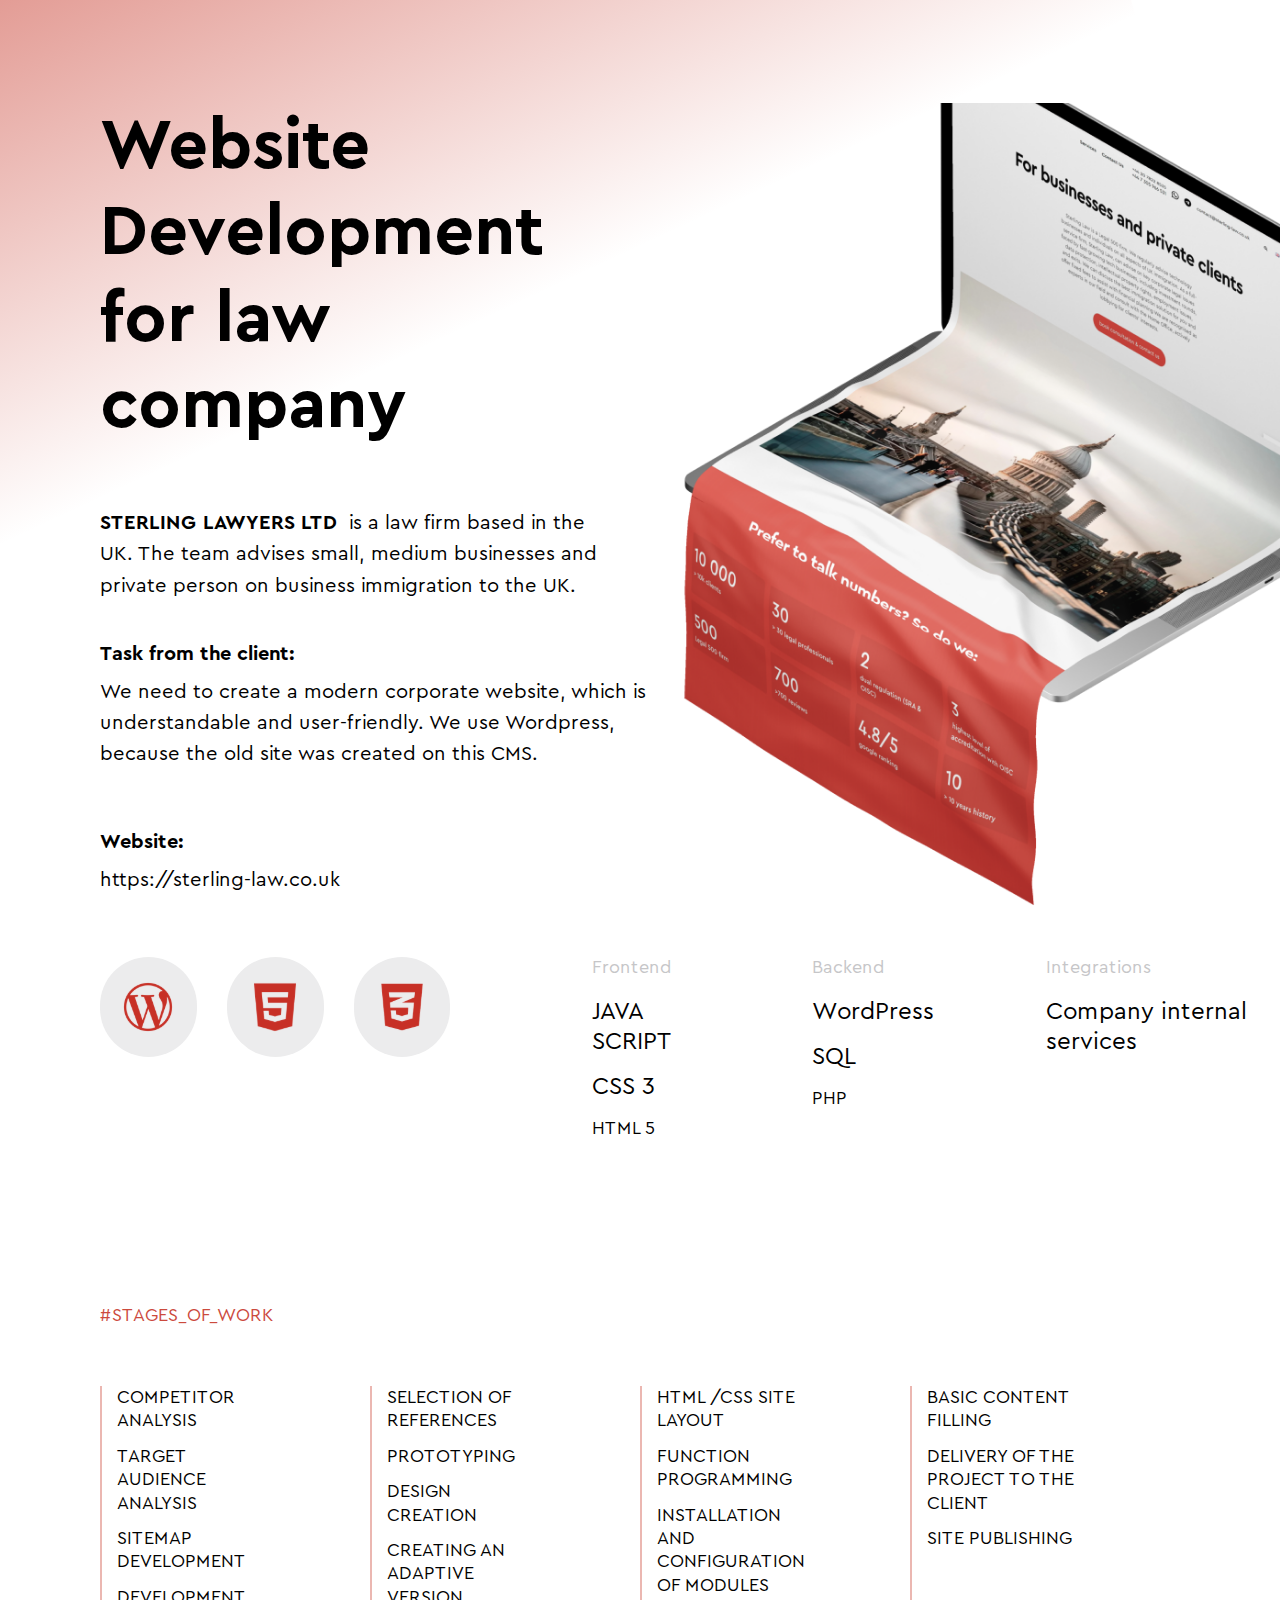
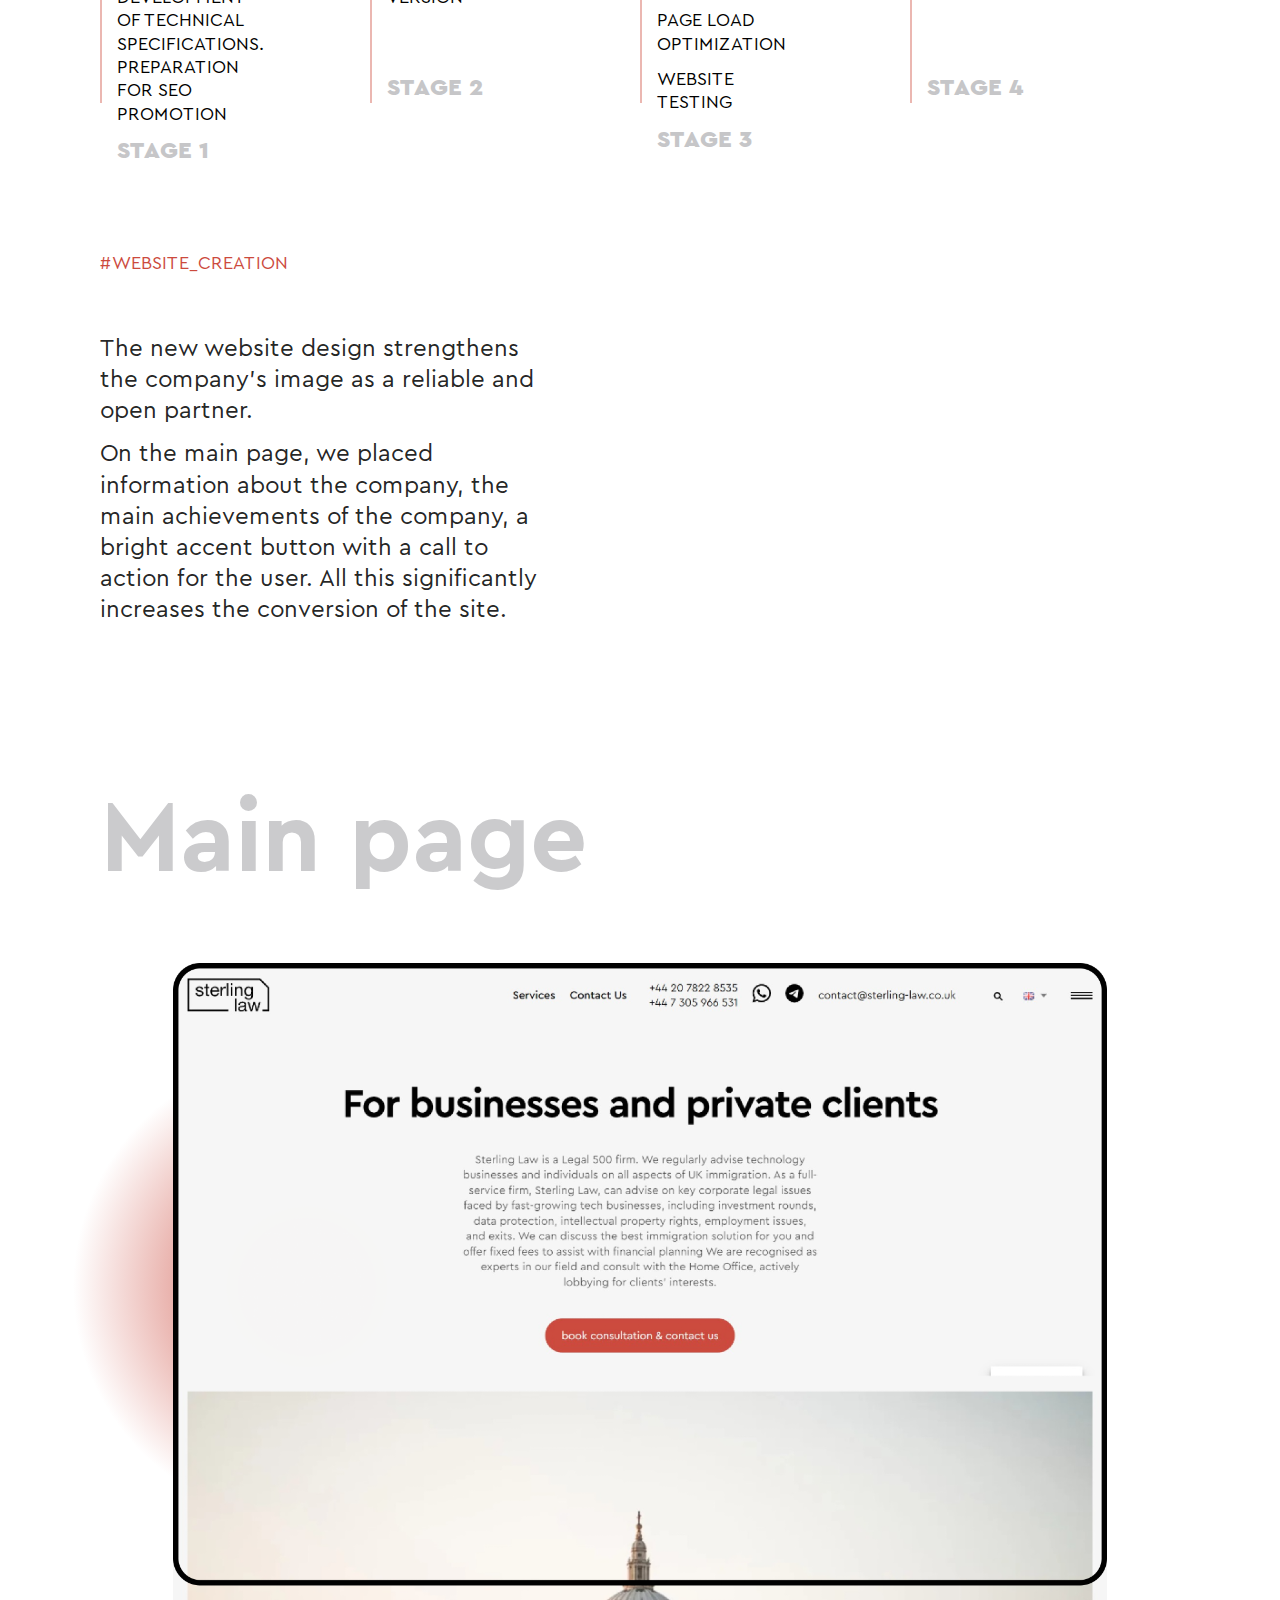
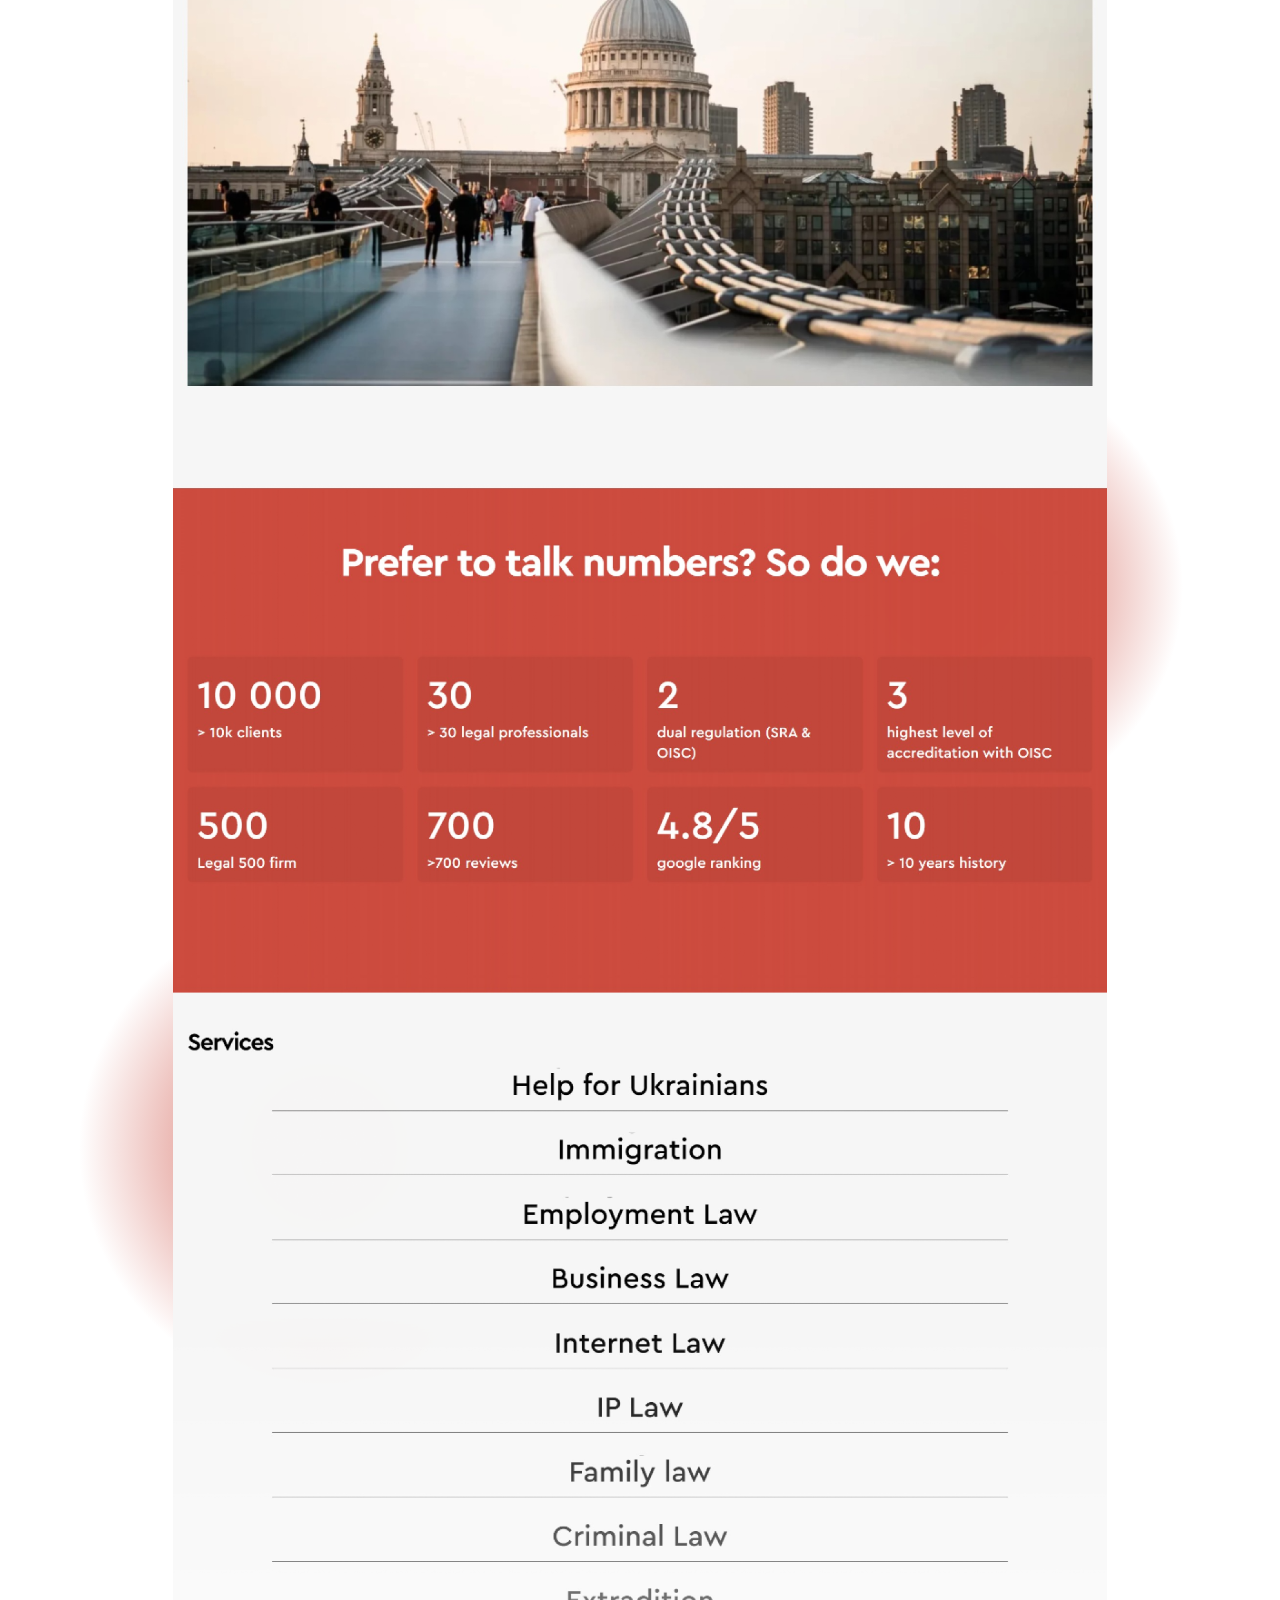
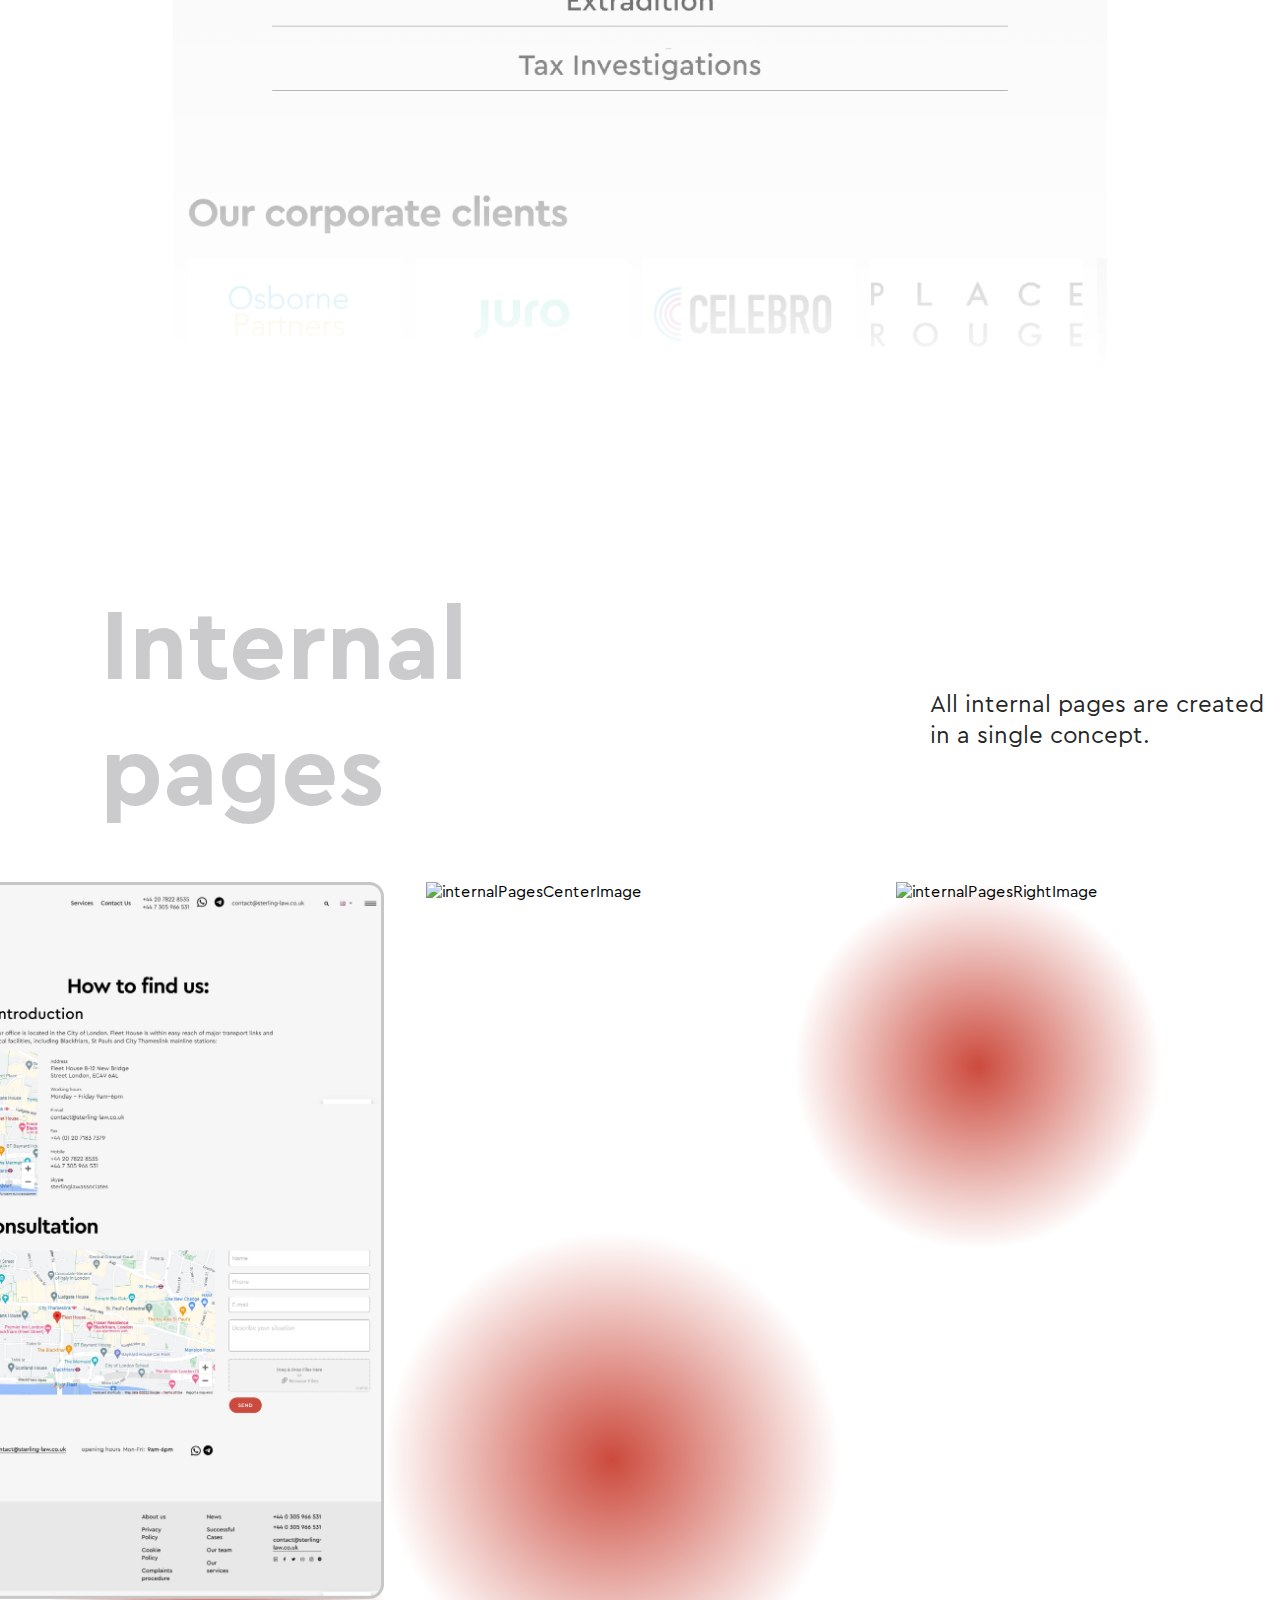
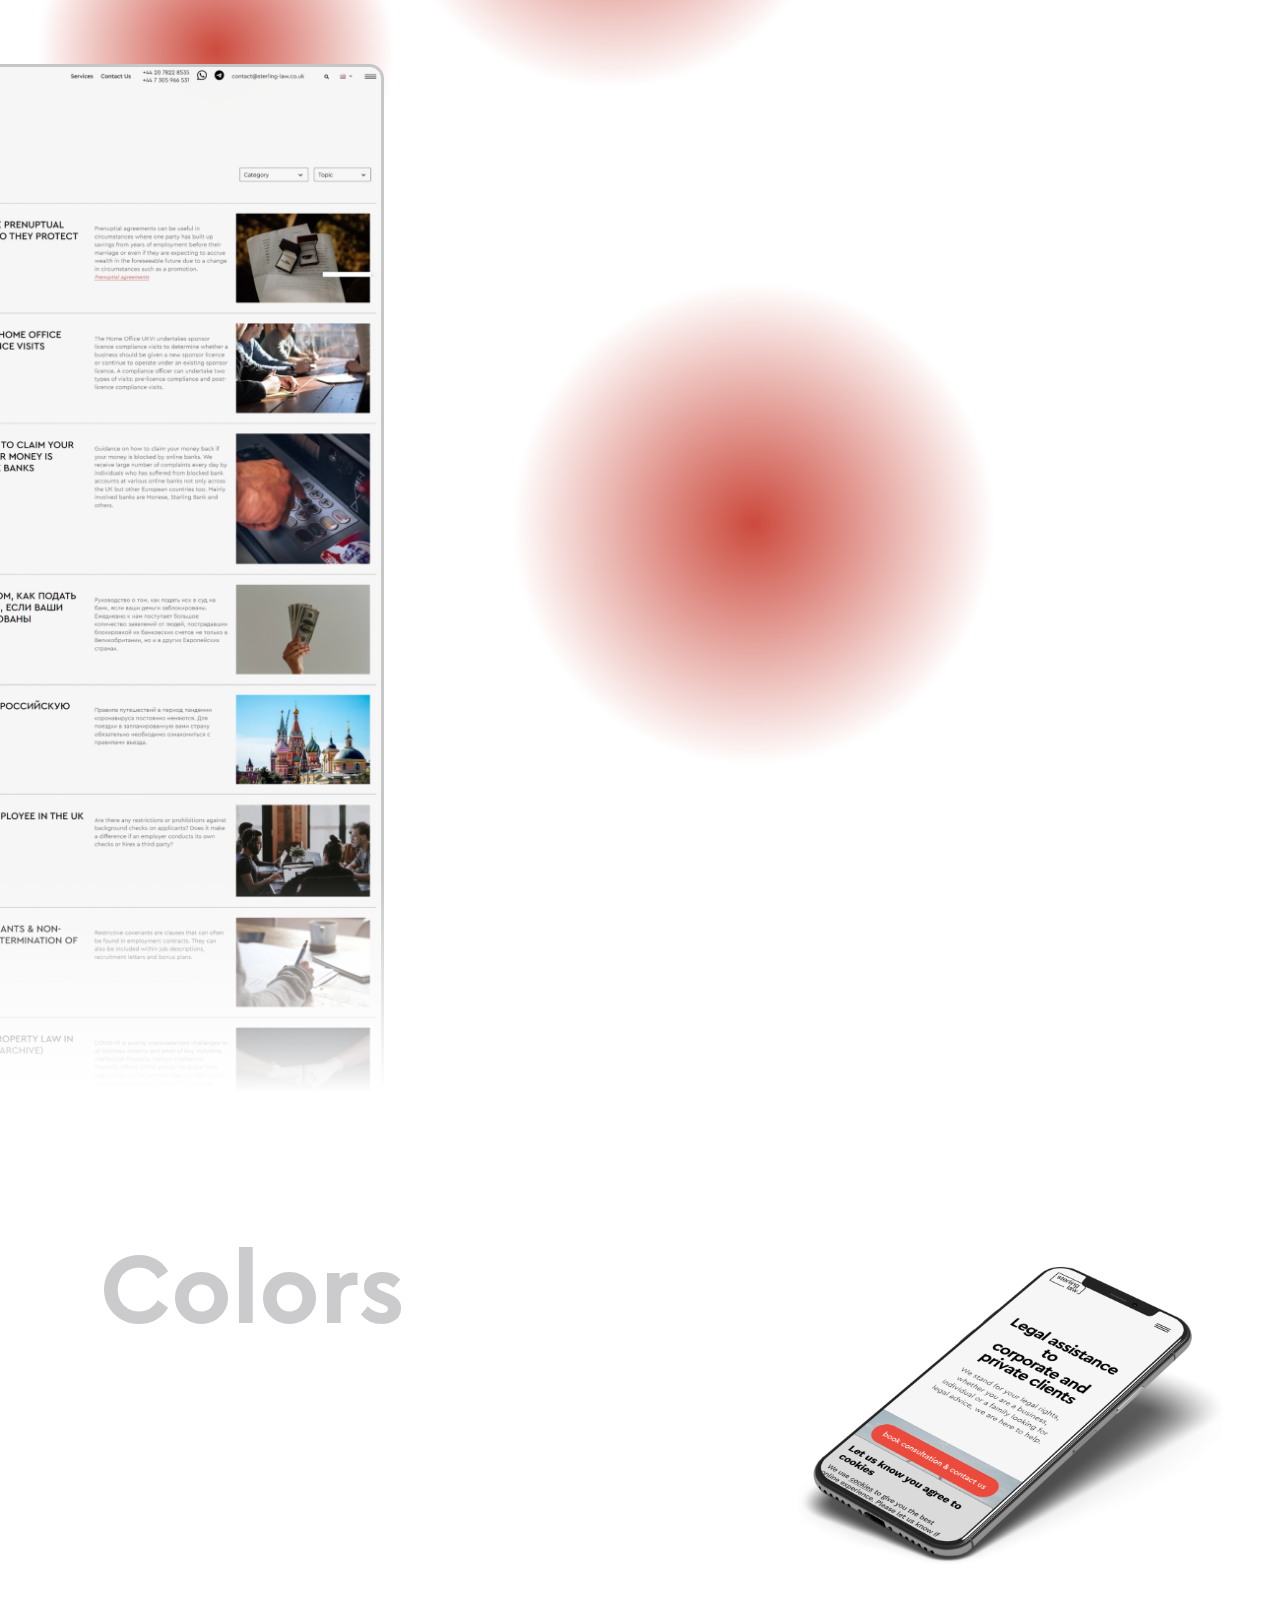
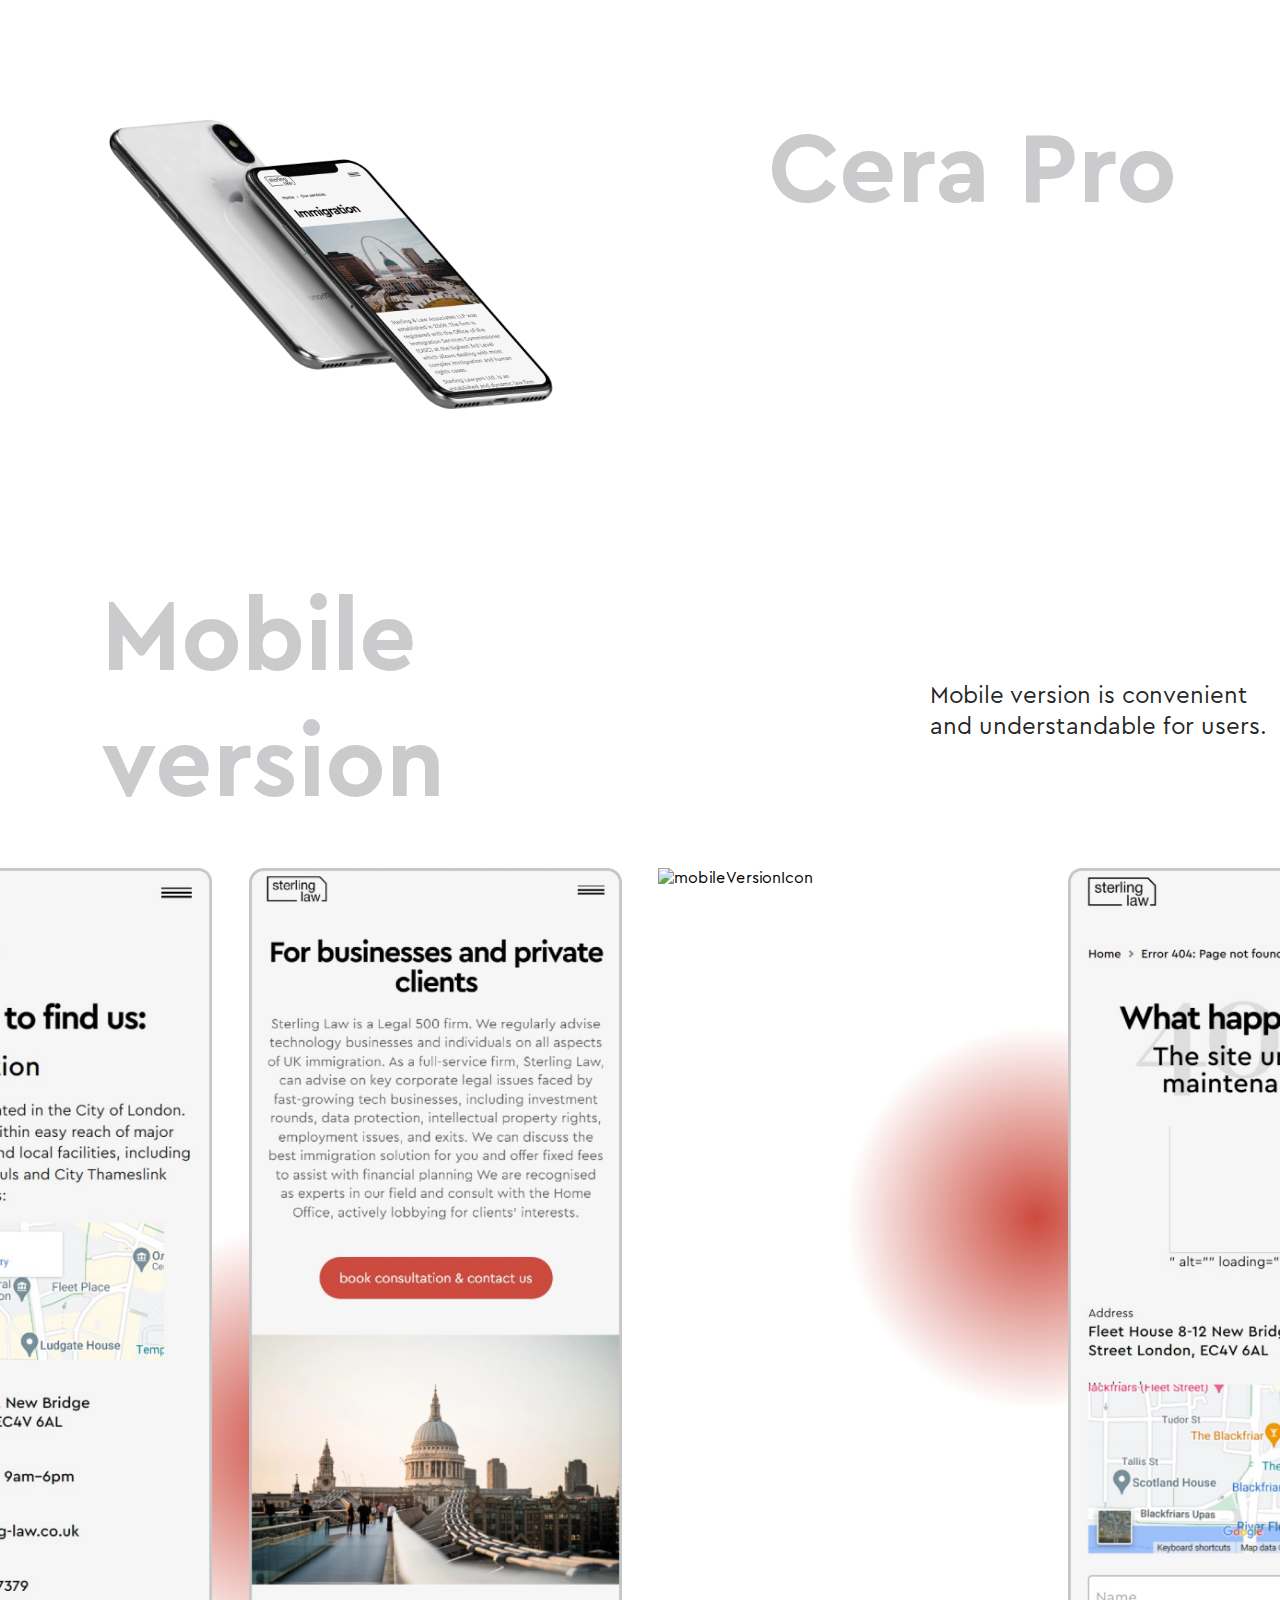
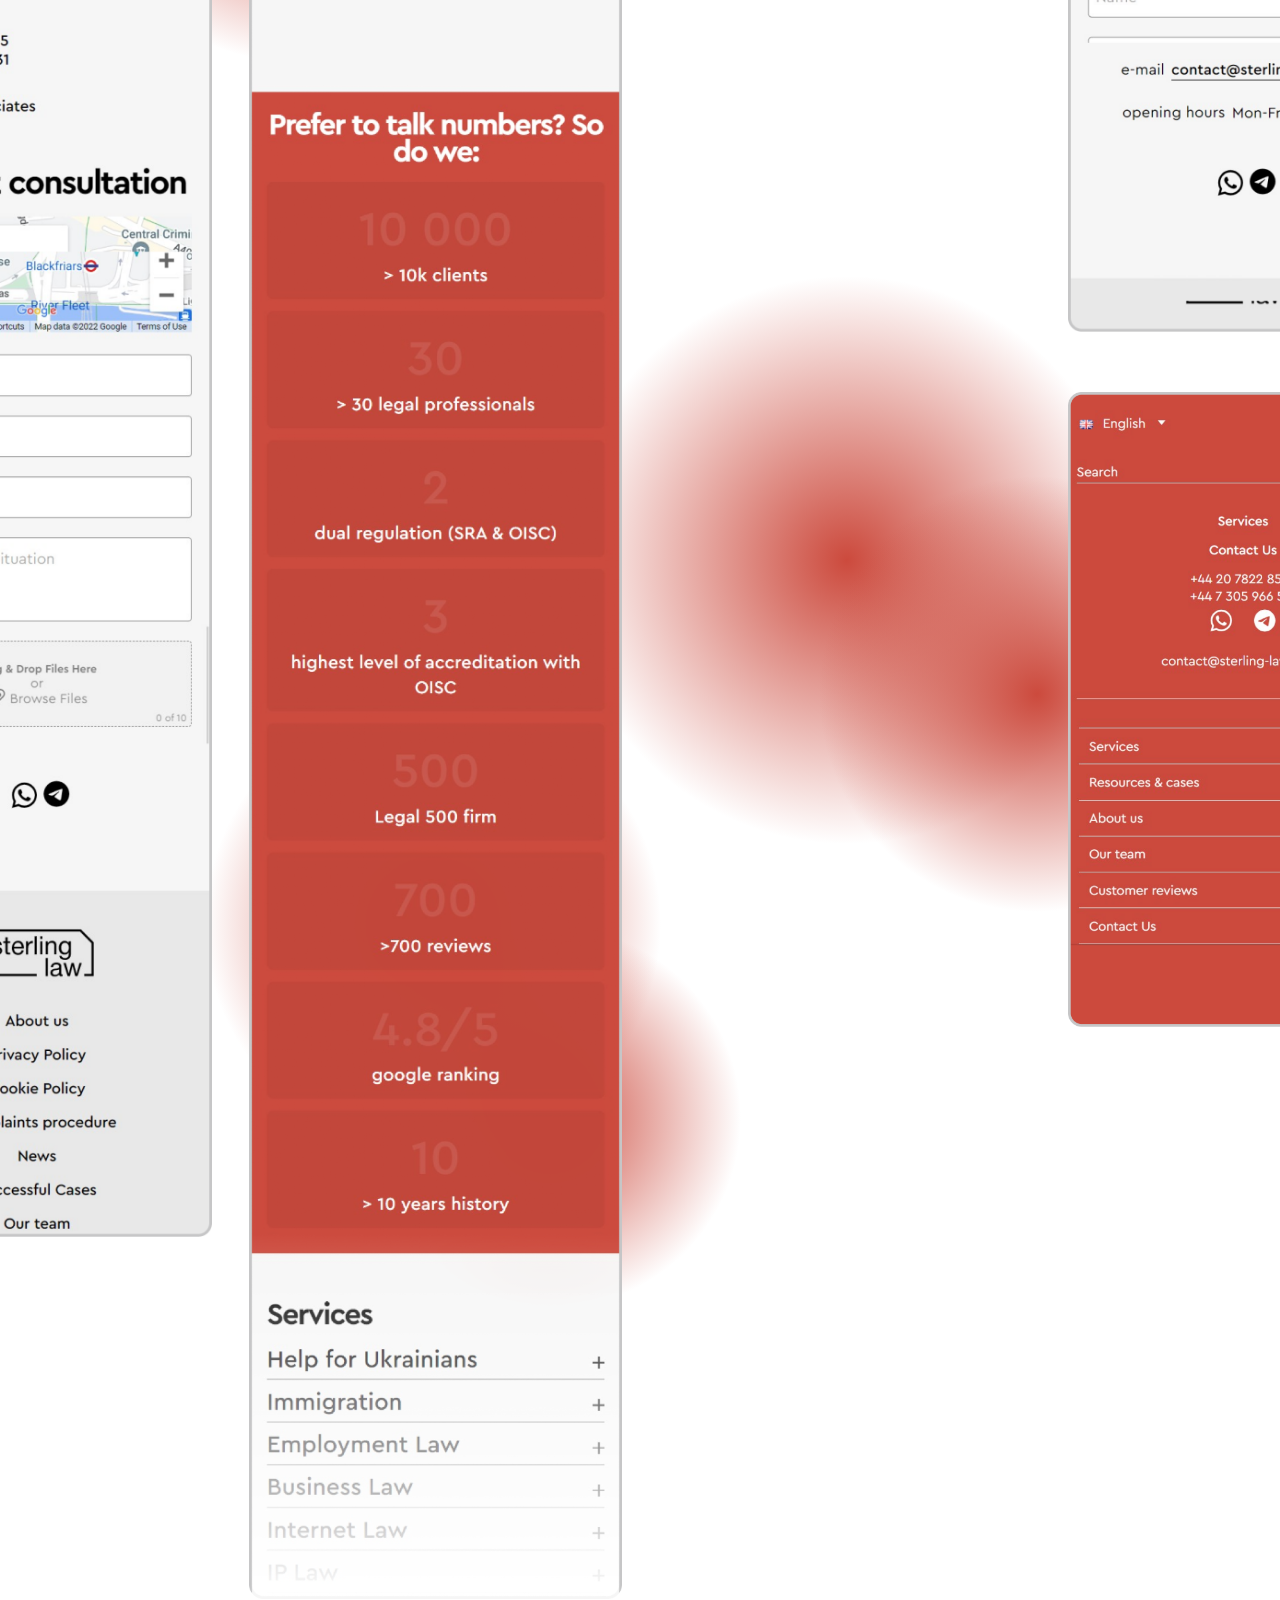
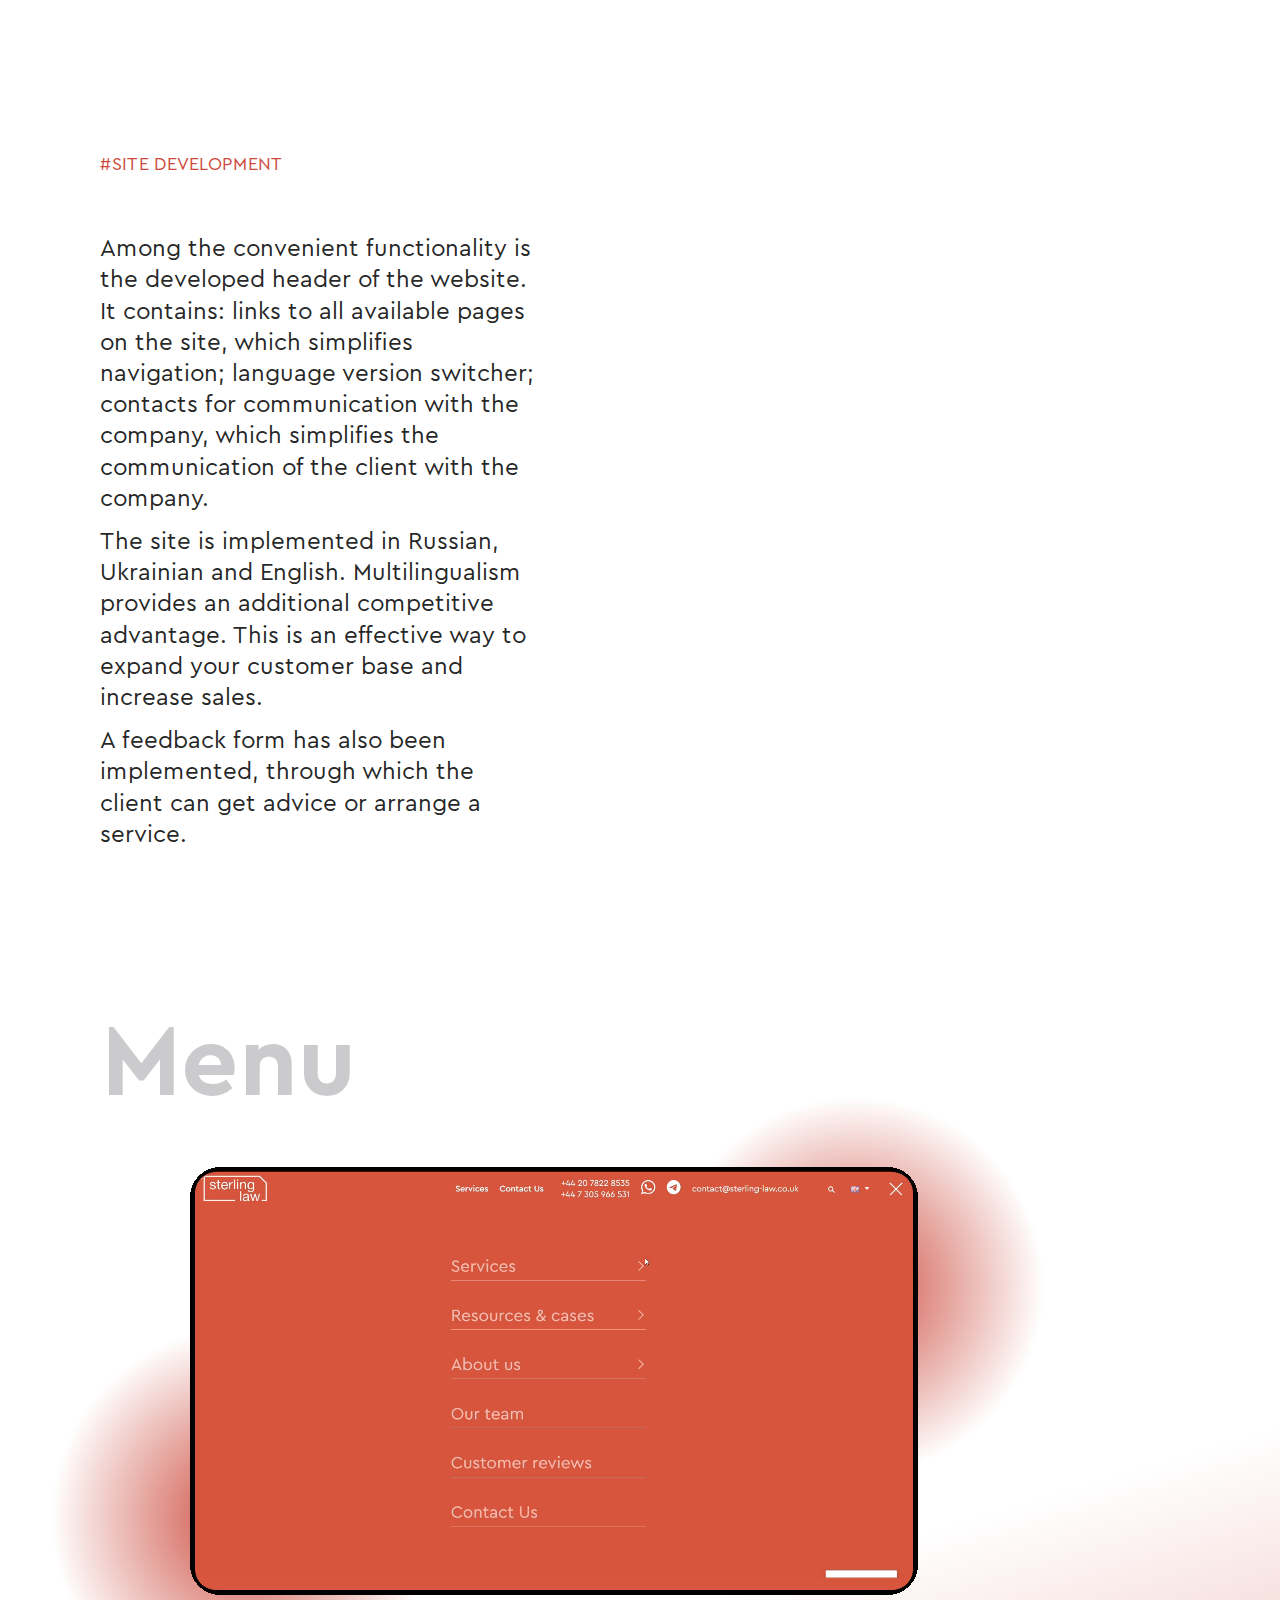
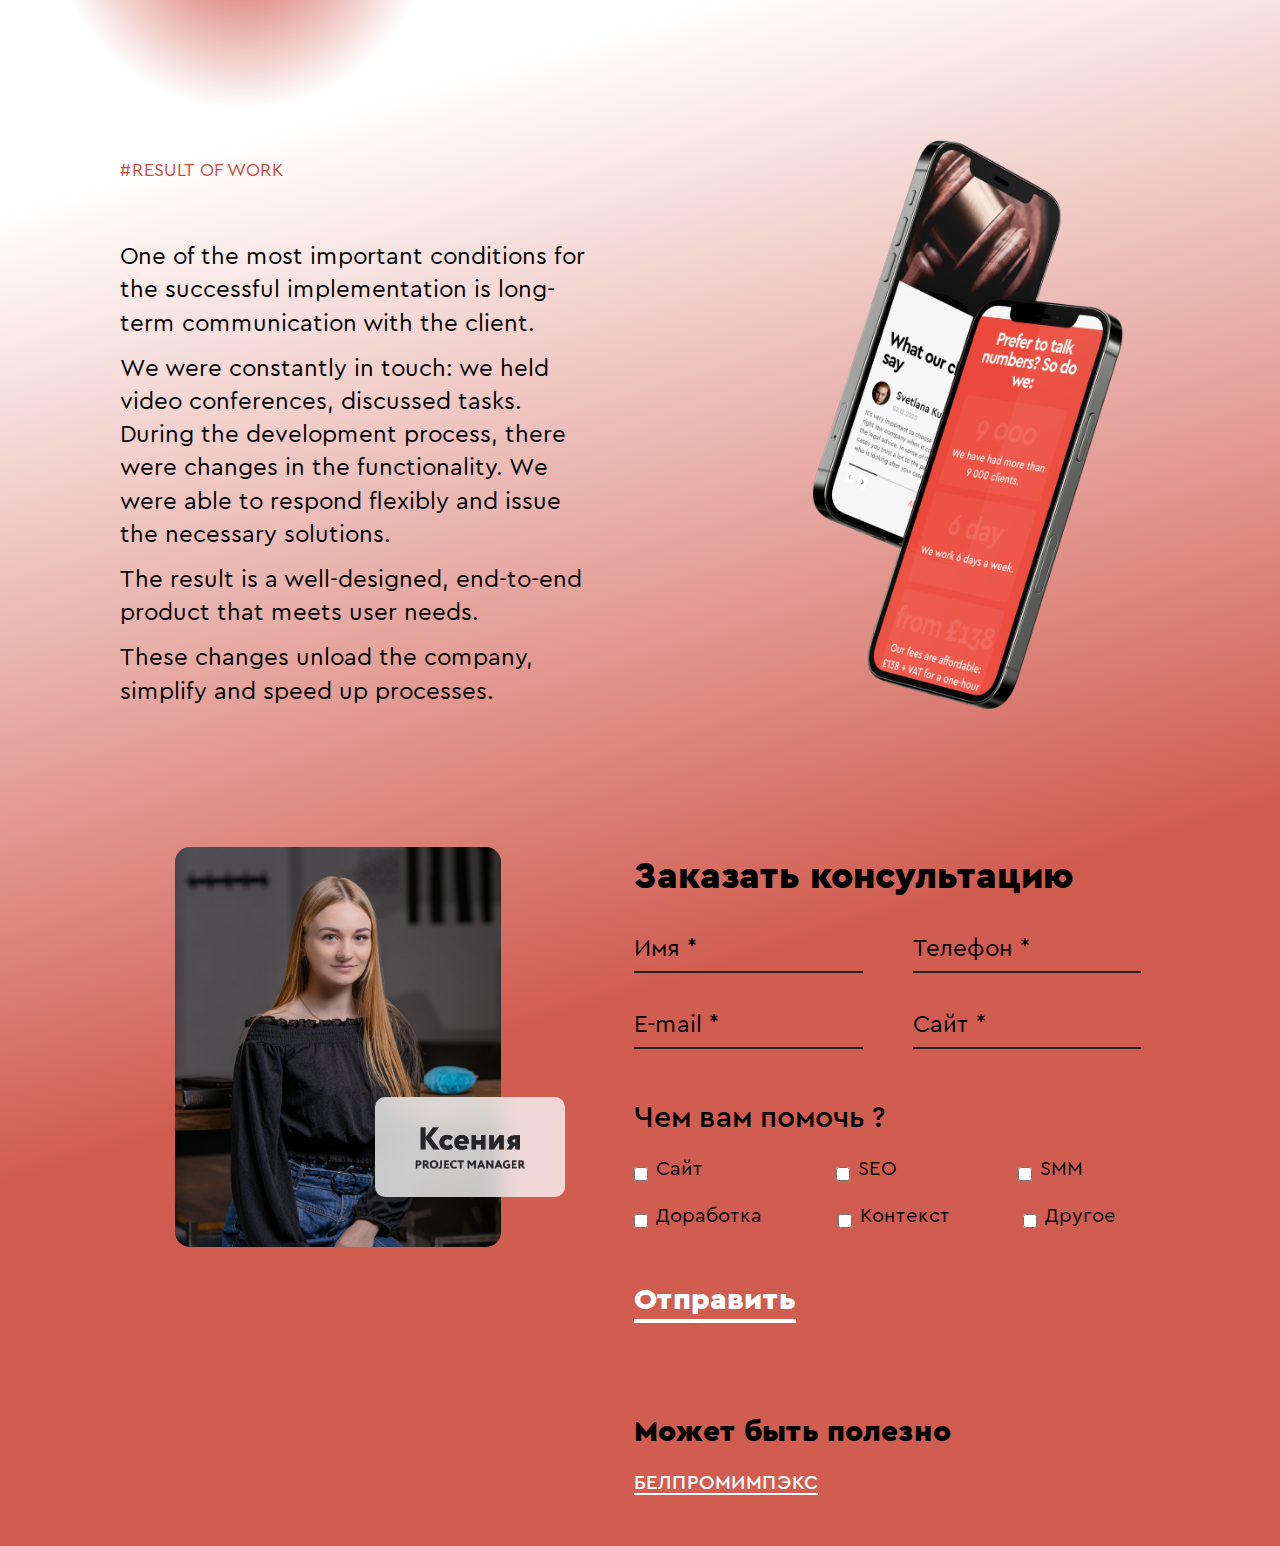
==== commit 7ae28c43: "fix all title" ====
--- a/index.html
+++ b/index.html
@@ -247,8 +247,13 @@
             </div>
         </div>
     </div>
-    <div>
-        <p>здесь текст</p>
+    <div class="article-dev">
+        <p class="tag">#Site development</p>
+        <div class="article-dev__item">
+            <p>Among the convenient functionality is the developed header of the website. It contains: links to all available pages on the site, which simplifies navigation; language version switcher; contacts for communication with the company, which simplifies the communication of the client with the company.</p>
+            <p>The site is implemented in Russian, Ukrainian and English. Multilingualism provides an additional competitive advantage. This is an effective way to expand your customer base and increase sales.</p>
+            <p>A feedback form has also been implemented, through which the client can get advice or arrange a service.</p>
+        </div>
     </div>
     <div class="menu-page">
         <h1 class="menu-page-label-name">Menu</h1>
@@ -263,13 +268,11 @@
     <div class="result-page">
         <div class="result-page-container">
             <div class="result-page-left-content">
-                <h1 class="result-page-label-name">Result</h1>
-                <p class="result-page-text">We implemented the site on the WordPress CMS, as this system is convenient for the client to use 
-                  (the old site was on it). During the development, we followed the recommendations of SEO specialists, 
-                  who prepared a document with technical recommendations for the development of the site, collected 
-                  semantics and prepared a new site structure, conducted an analysis of competitors and made recommendations
-                  on the usability of the site. 
-                </p>
+                <p class="tag">#Result of work</p>
+                <p class="result-page-text">One of the most important conditions for the successful implementation is long-term communication with the client.</p>
+                <p class="result-page-text">We were constantly in touch: we held video conferences, discussed tasks. During the development process, there were changes in the functionality. We were able to respond flexibly and issue the necessary solutions.</p>
+                <p class="result-page-text">The result is a well-designed, end-to-end product that meets user needs.</p>
+                <p class="result-page-text">These changes unload the company, simplify and speed up processes.</p>
             </div>
             <img class="result-page-icon" src="src/images/result-page/result-icon.png" alt="resultIcon" />
         </div>
--- a/src/additional.css
+++ b/src/additional.css
@@ -51,7 +51,7 @@
     font-size: 18px;
     color: #C6C6C8;
 }
-.stage-work,.site-creat{
+.stage-work,.site-creat,.article-dev{
     margin: 150px 100px;
 }
 .tag{
@@ -88,14 +88,14 @@
     line-height: 130%;
     color: #000000;
 }
-.site-creat-container{
+.site-creat-container,.article-dev__item{
     width: 41%;
     font-weight: 400;
     font-size: 24px;
     line-height: 130%;
     color: rgba(0, 0, 0, 0.87);
 }
-.site-creat-container p{
+.site-creat-container p,.article-dev__item p{
     margin-bottom: 0.75rem;
 }
 .internal-pages__title,.mobile-version__title{
@@ -110,4 +110,8 @@
     font-size: 24px;
     line-height: 130%;
     color: rgba(0, 0, 0, 0.87);
+}
+.result-page-text{
+    margin-top: 12px;
+    font-size: 24px;
 }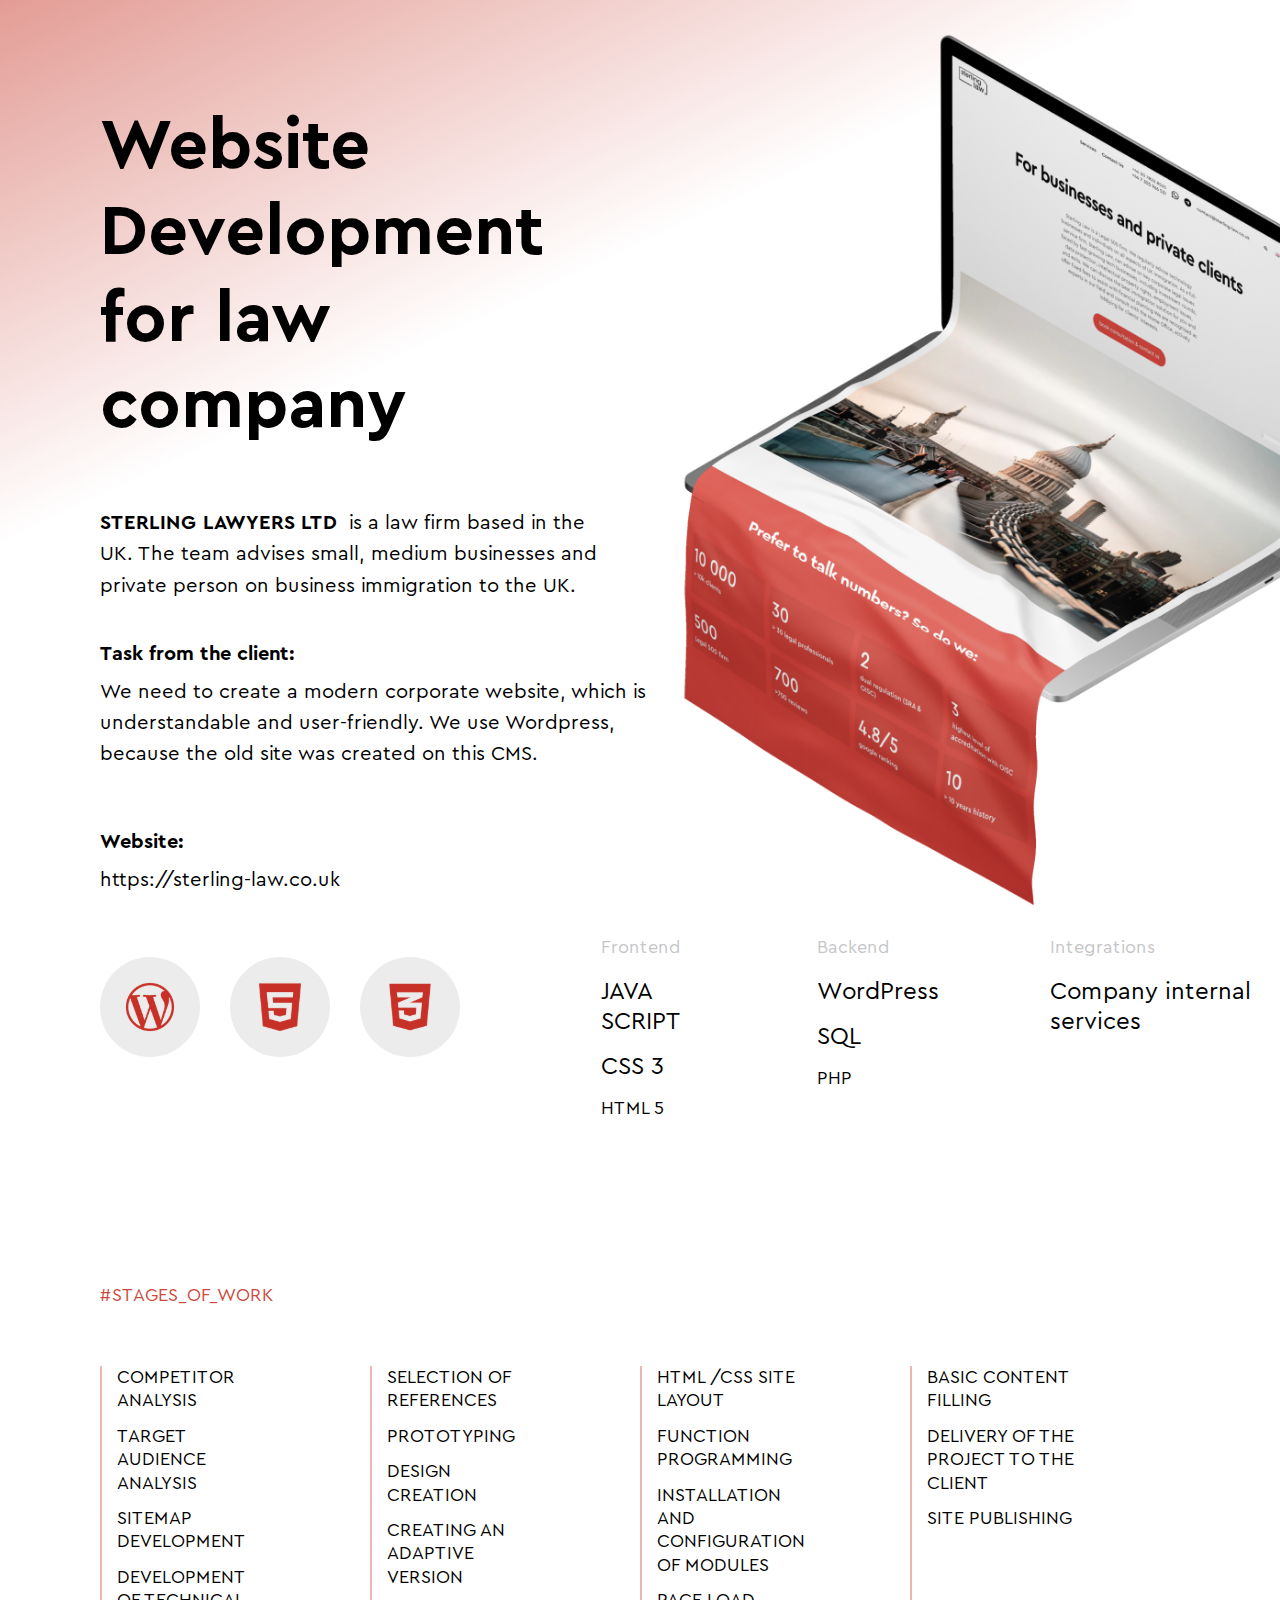
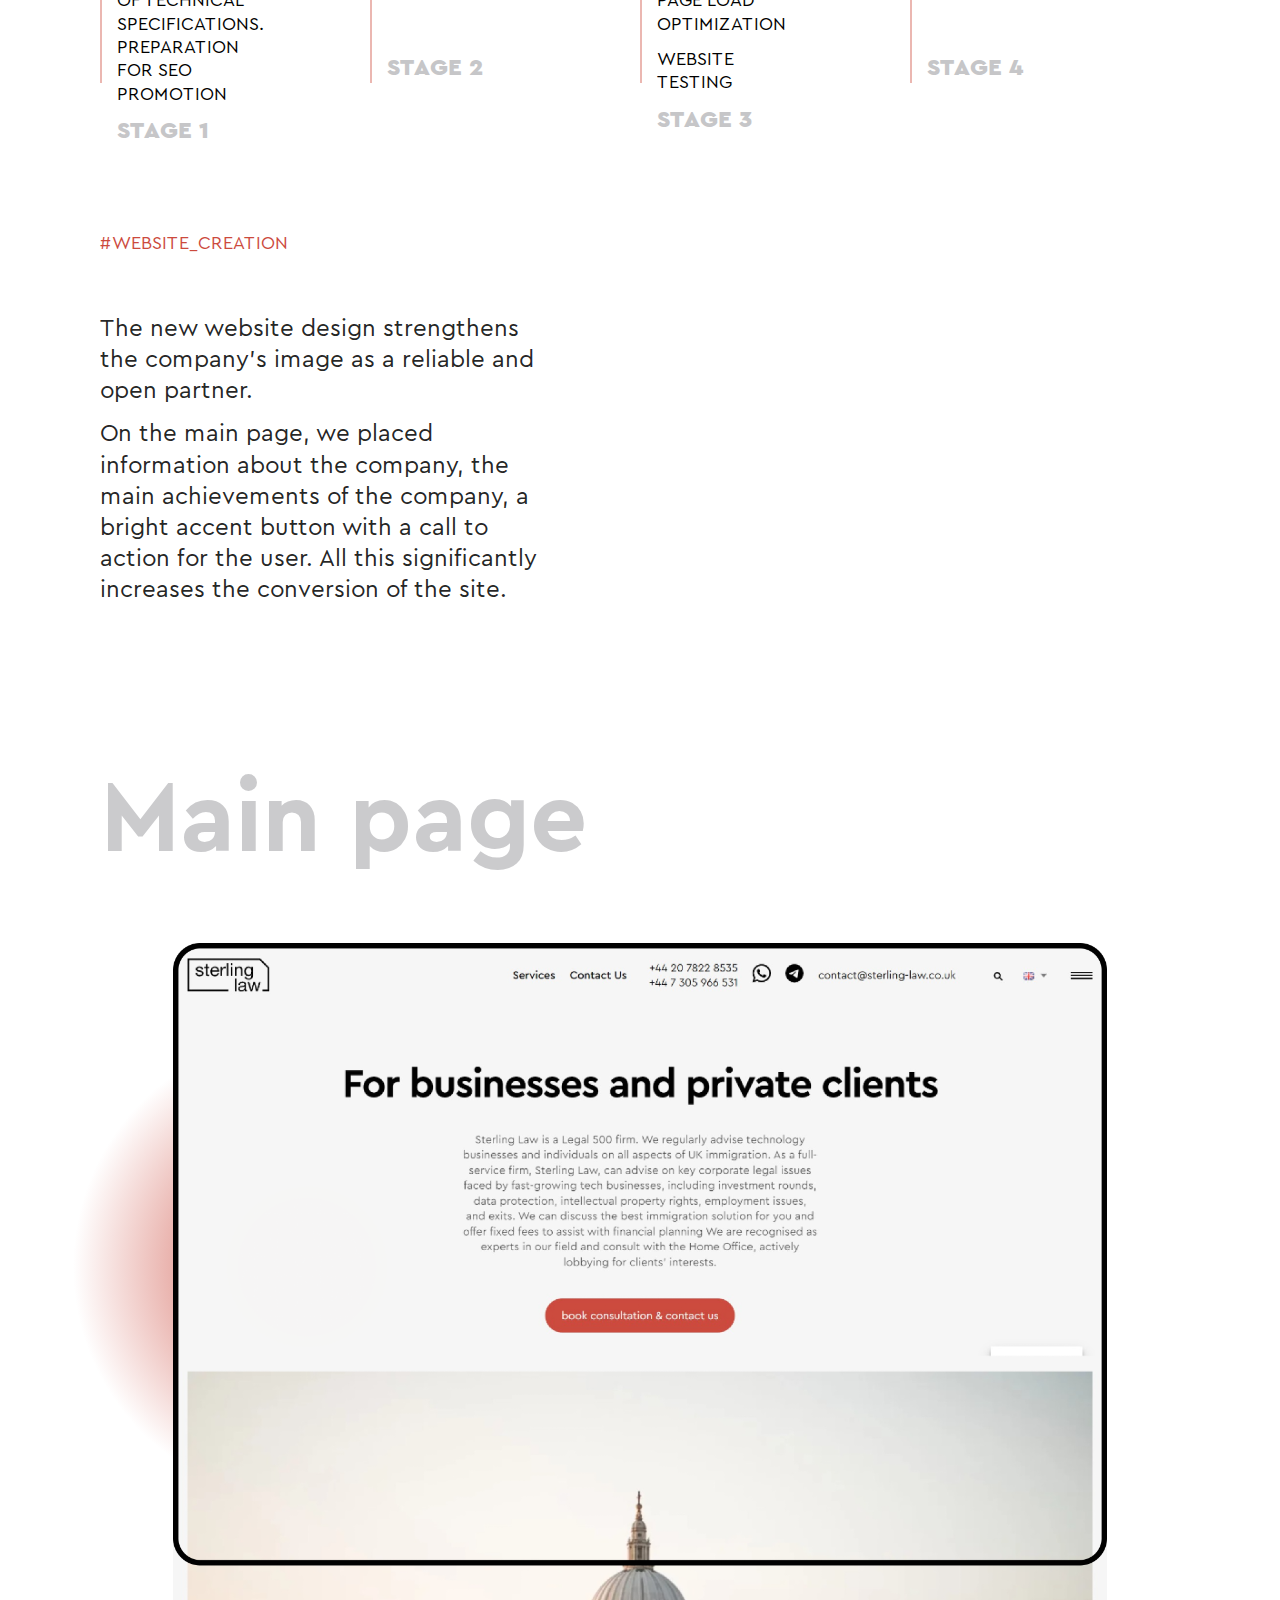
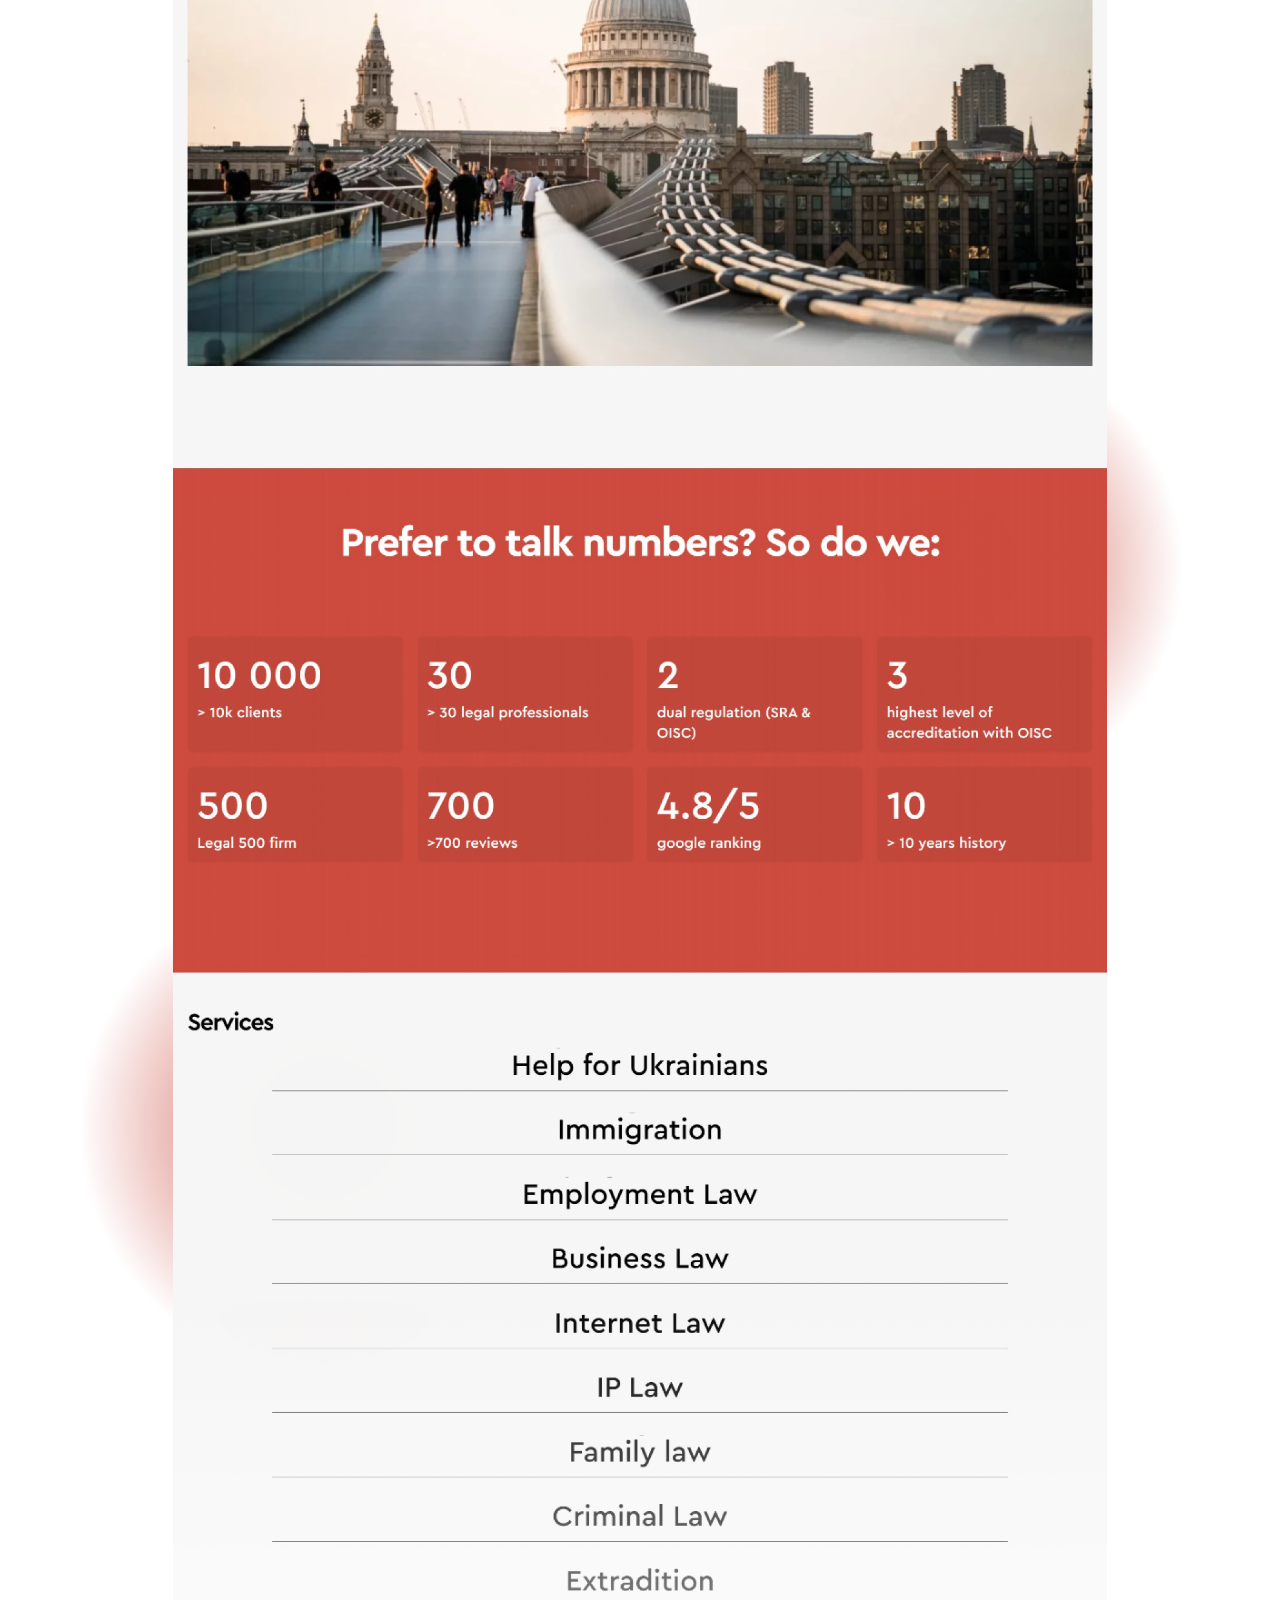
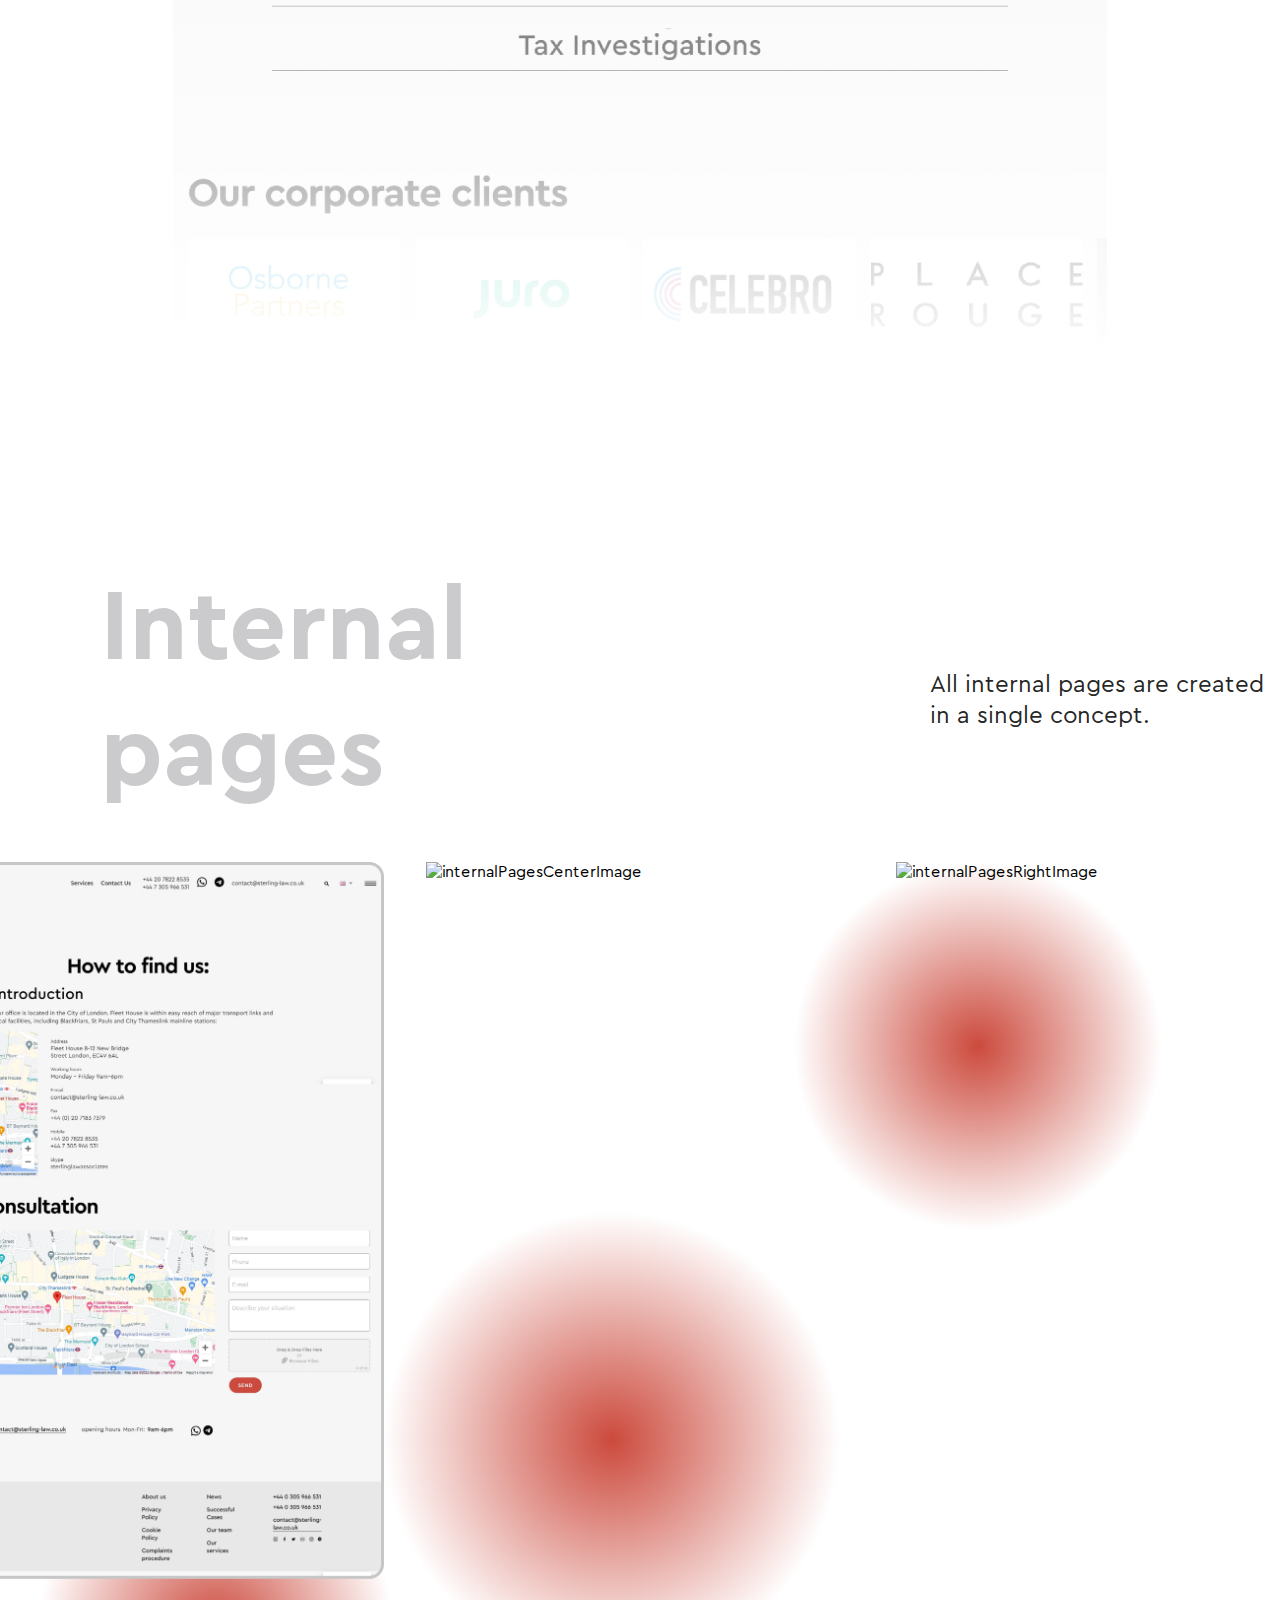
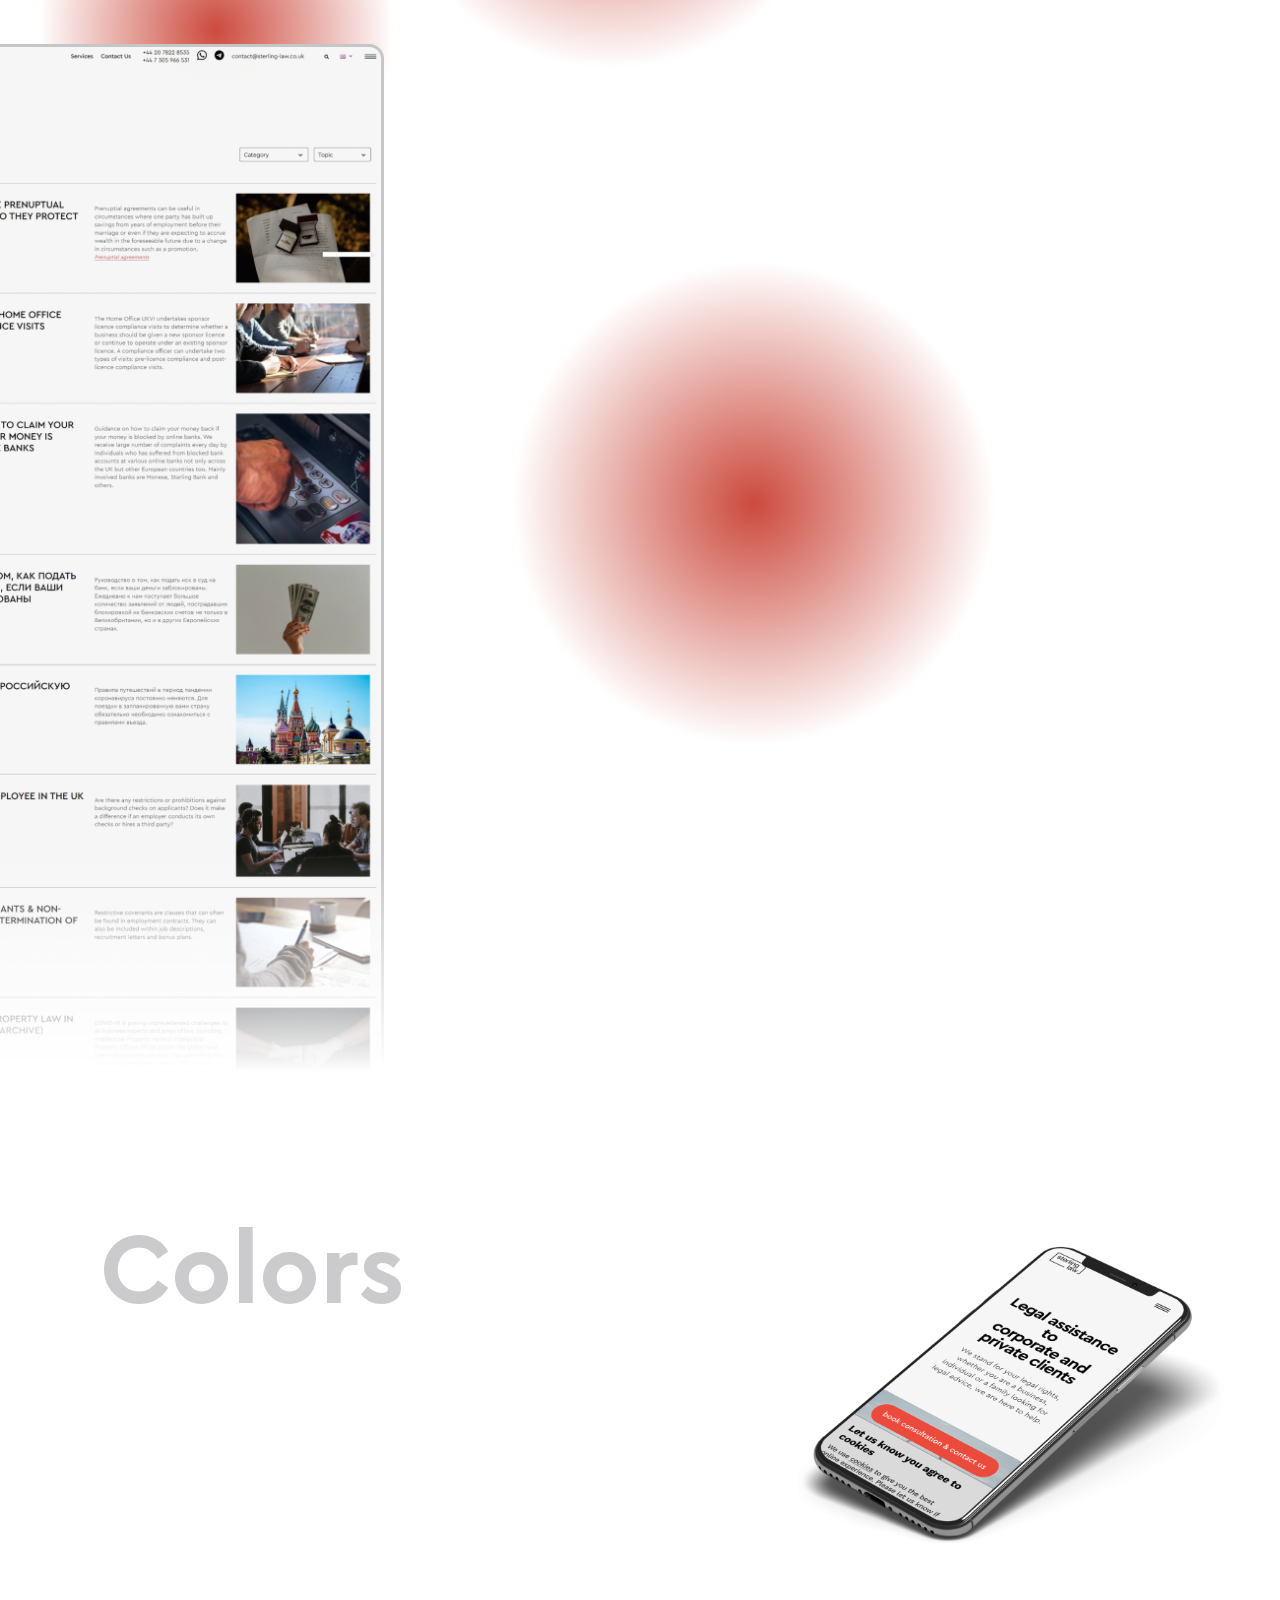
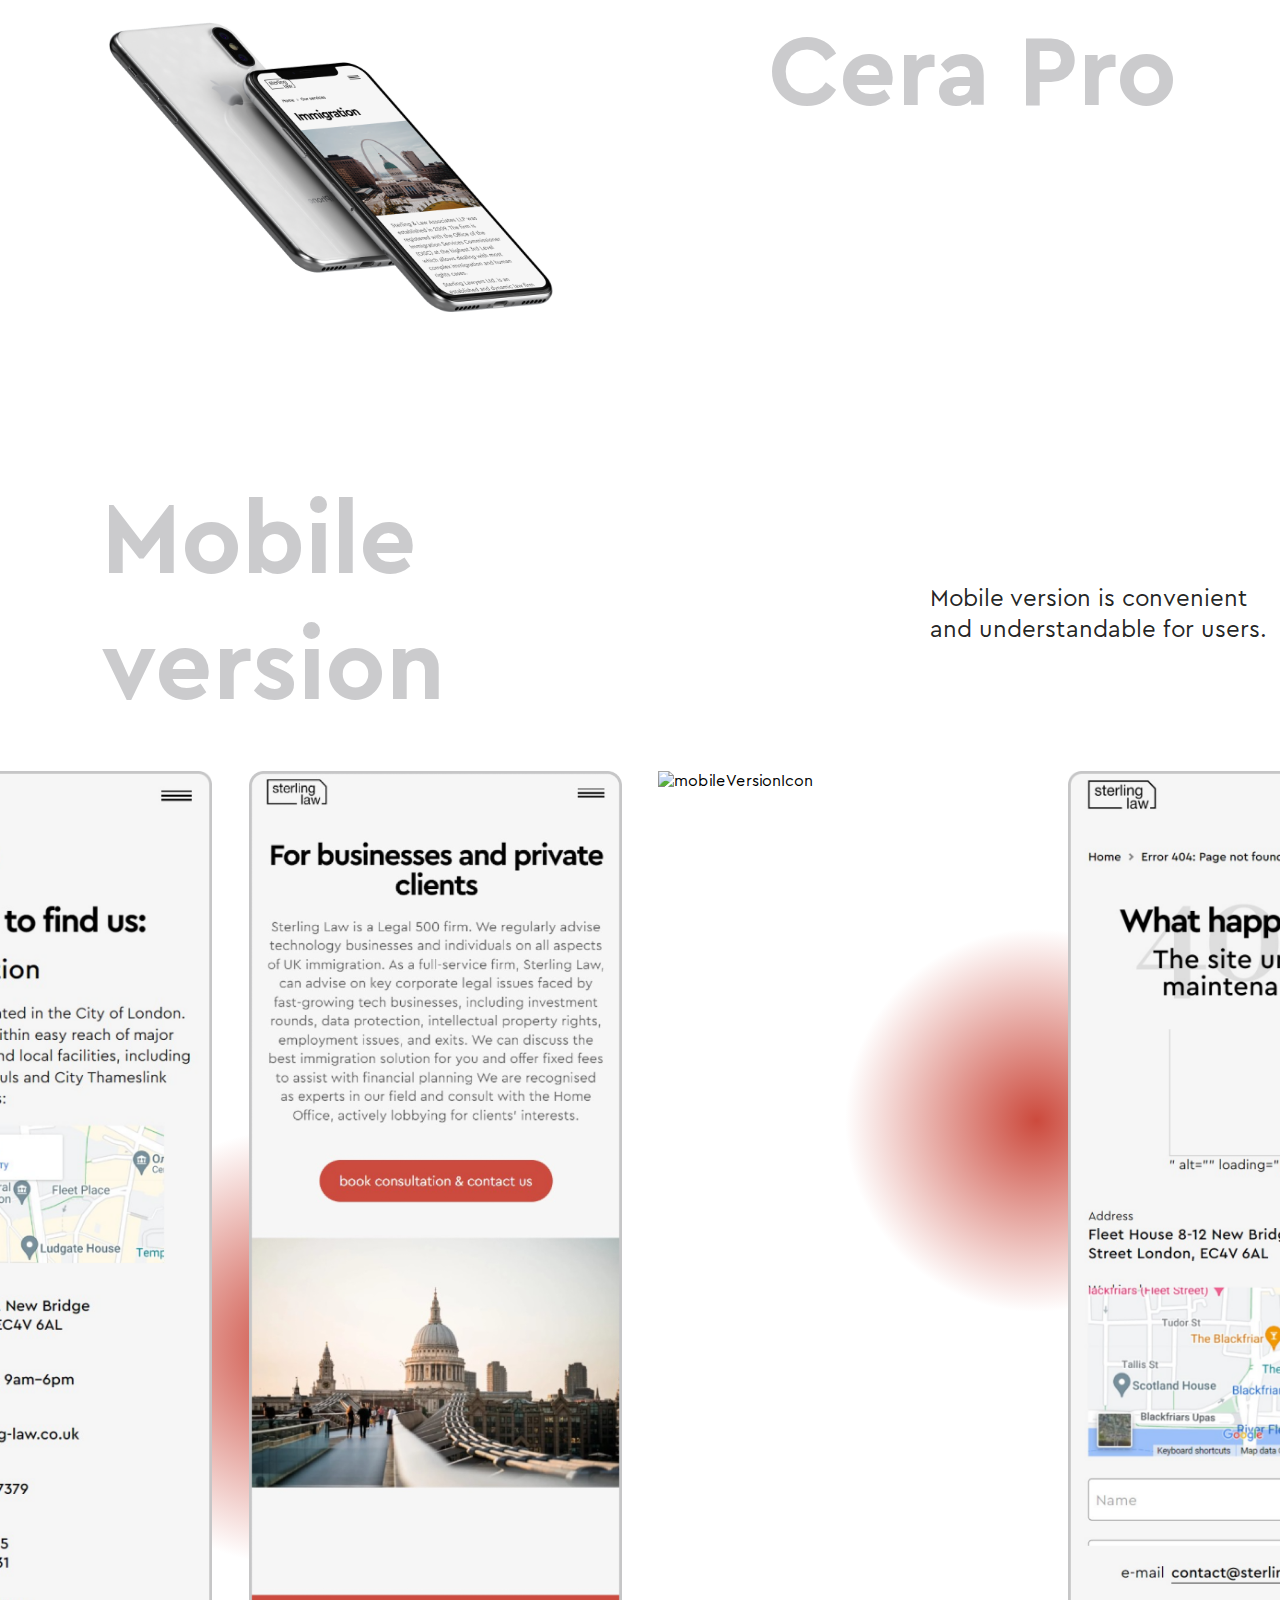
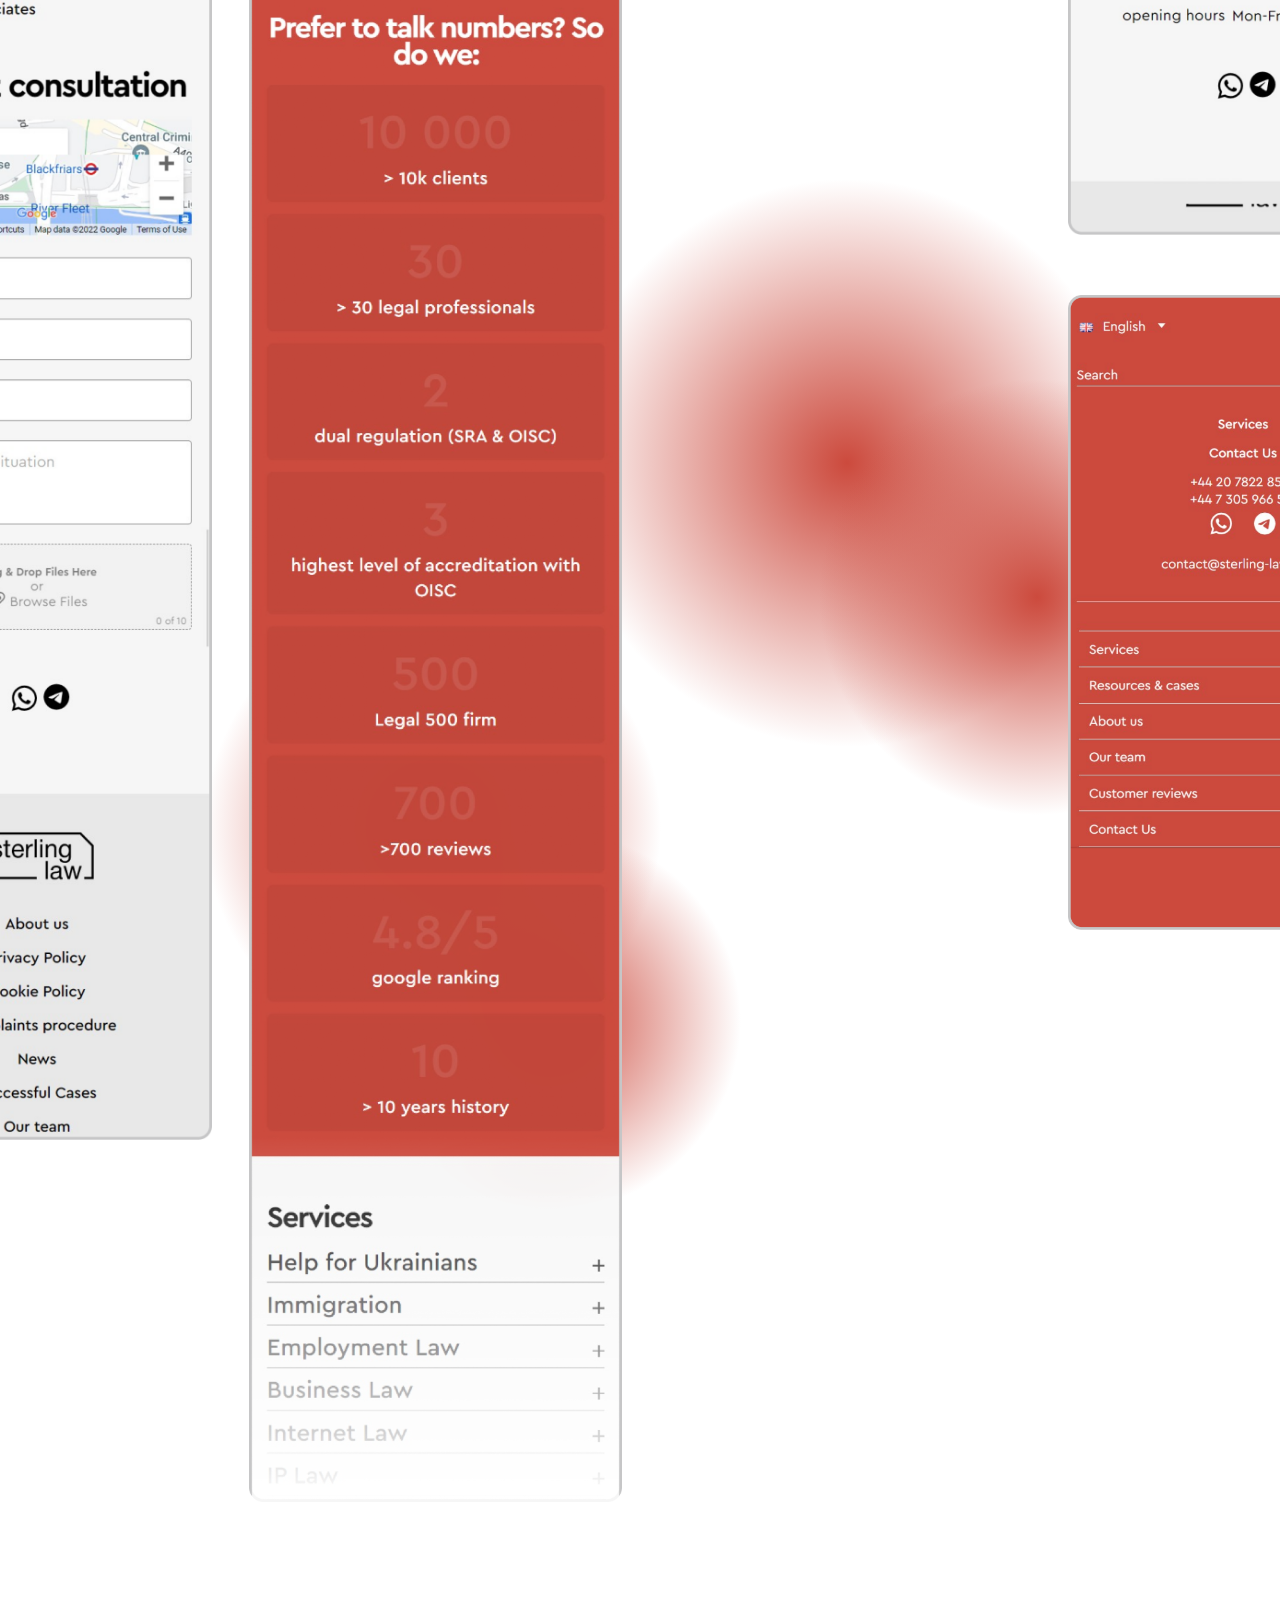
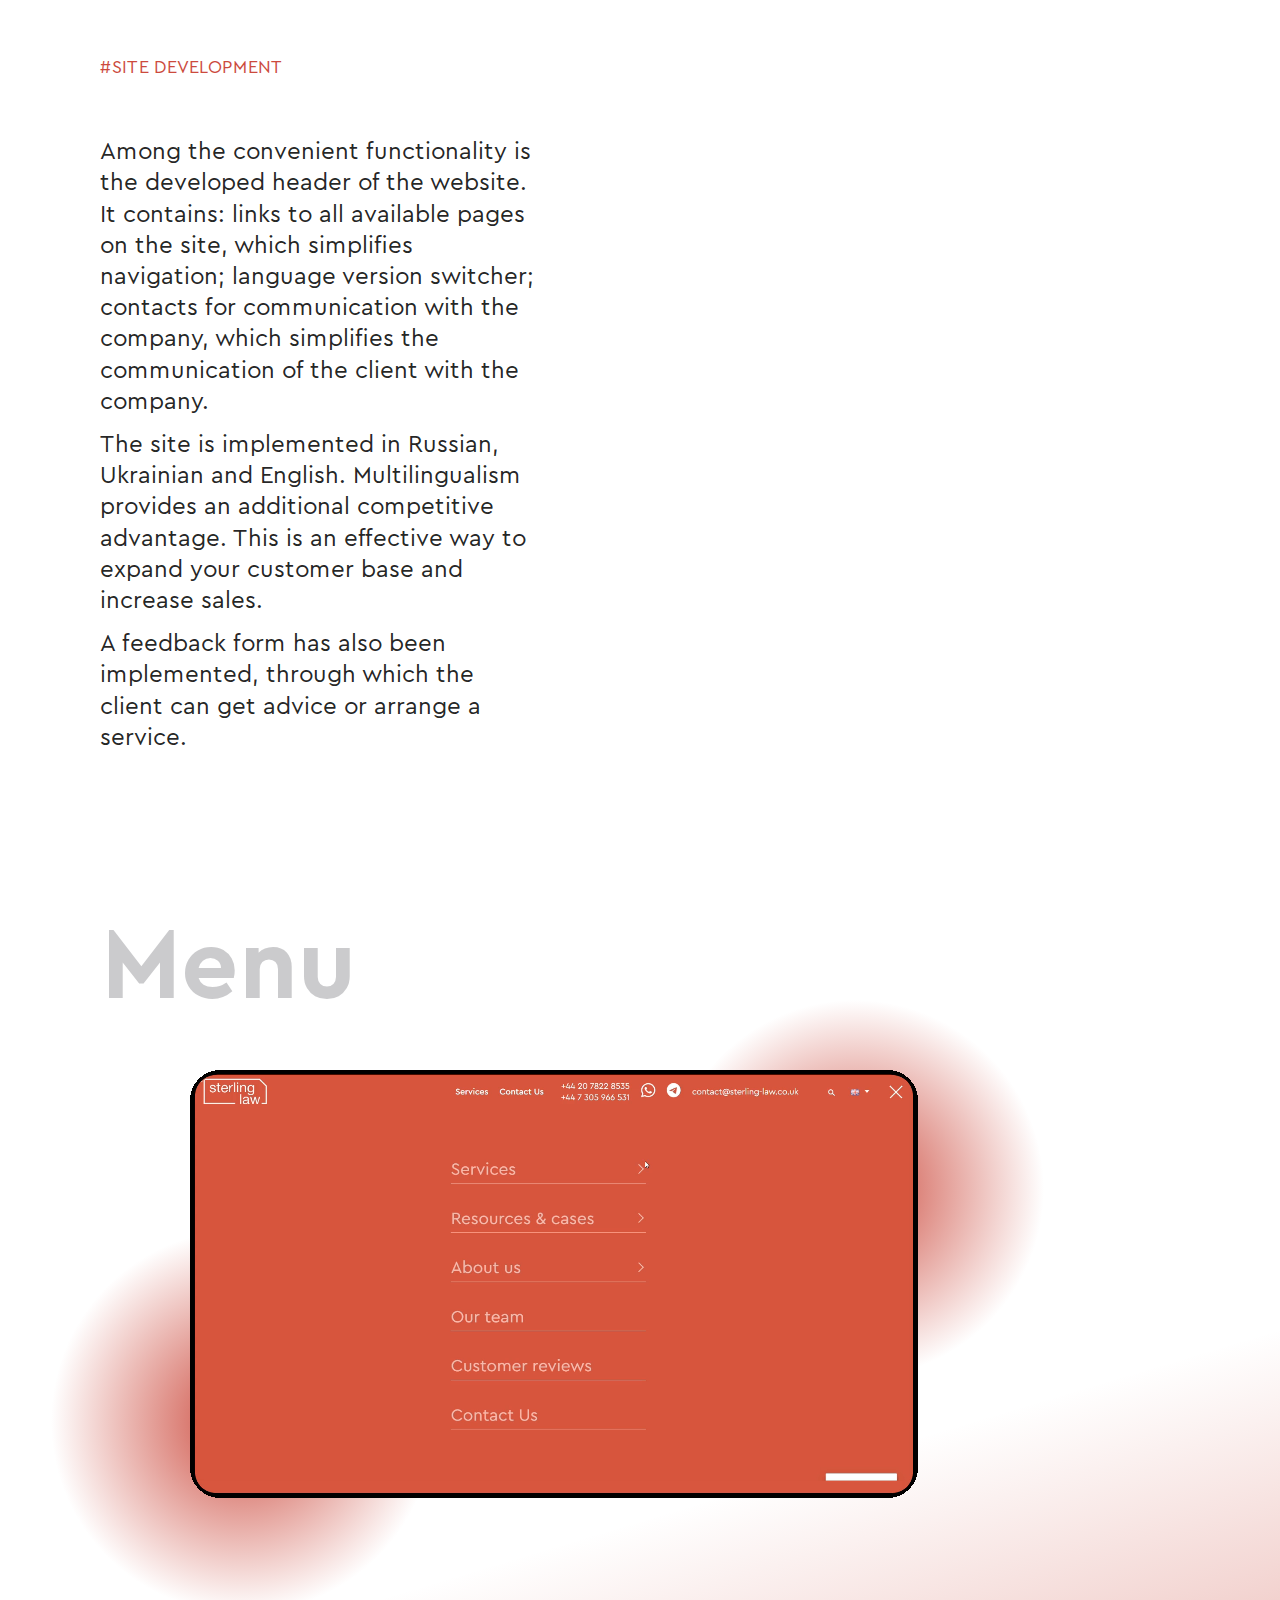
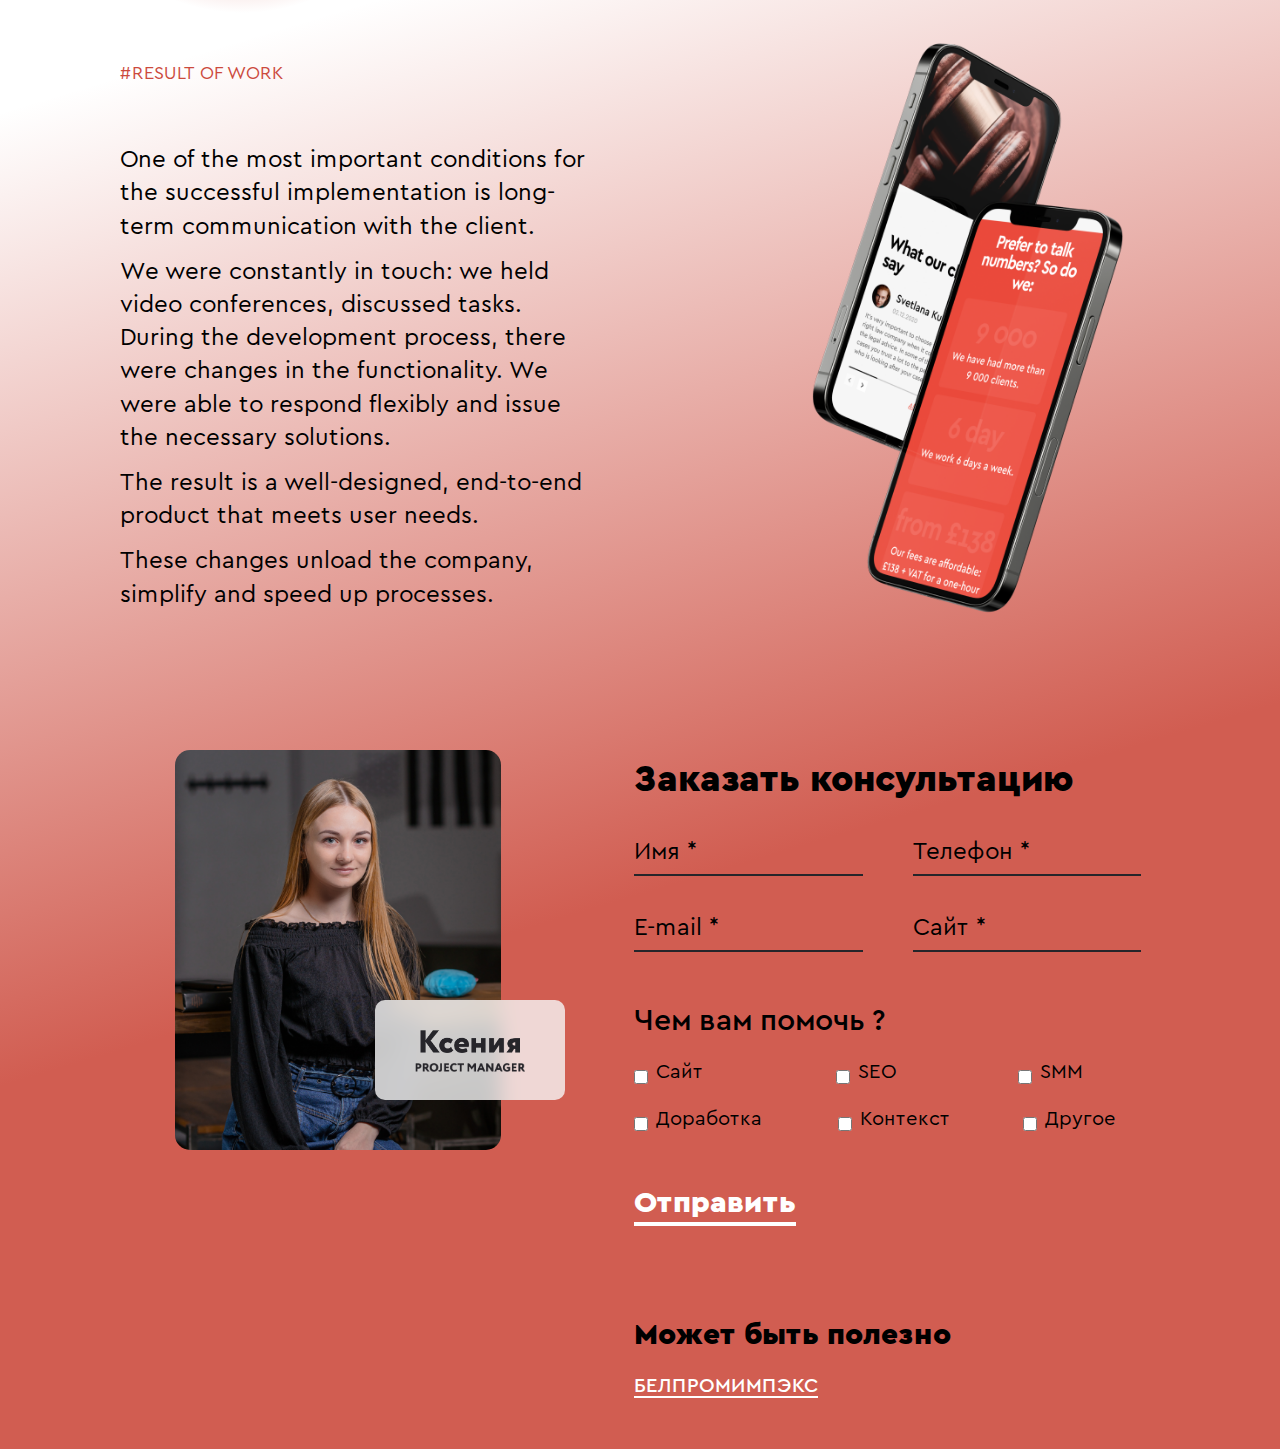
==== commit 523d093e: "create-tab-mobile" ====
--- a/index.html
+++ b/index.html
@@ -6,6 +6,7 @@
     <meta name="viewport" content="width=device-width, initial-scale=1">
     <link rel="stylesheet" href="./src/styles.css"/>
     <link rel="stylesheet" href="./src/additional.css">
+    <link rel="stylesheet" href="./src/mobile.css">
     <title>Sterlin Lawyers</title>
 </head>
 <body>
@@ -14,6 +15,7 @@
         <div class="website-description-container">
             <div class="website-description-textarea">
                 <h1 class="website-description-label-name">Website Development for law company</h1>
+                <!-- <img class="website-description-image" src="src/images/website-description-page/website-description-image.png" alt="websiteDescriptionImage" /> -->
                 <div class="website-description-text-wrapper sterling-law">
                     <p class="website-description-text">
                         <span class="website-description-text-bold">
@@ -48,14 +50,16 @@
             <img class="website-description-image" src="src/images/website-description-page/website-description-image.png" alt="websiteDescriptionImage" />
         </div>
         <div class="description-icon">
-            <div class="description-icon__wp">
-                <img src="src/images/website-description-page/wordpress 1.svg" alt="wordpressIcon">
-            </div>
-            <div class="description-icon__html">
-                <img src="src/images/website-description-page/image 29.svg" alt="HTMLIcon">
-            </div>
-            <div class="description-icon__css">
-                <img src="src/images/website-description-page/image 28.svg" alt="CSSIcon">
+            <div class="description-icon__container">
+                <div class="description-icon__wp">
+                    <img src="src/images/website-description-page/wordpress 1.svg" alt="wordpressIcon">
+                </div>
+                <div class="description-icon__html">
+                    <img src="src/images/website-description-page/image 29.svg" alt="HTMLIcon">
+                </div>
+                <div class="description-icon__css">
+                    <img src="src/images/website-description-page/image 28.svg" alt="CSSIcon">
+                </div>
             </div>
             <div class="description-text">
                 <div class="description-text__item">
--- a/src/styles.css
+++ b/src/styles.css
@@ -15,7 +15,7 @@
 }
 
 .website-description-container {
-    margin-top: 103px;
+    padding-top: 103px;
     display: flex;
     width: 97%;
     justify-content: space-between;
@@ -1365,7 +1365,7 @@
     .colors-page-image {
         width: 39%;
         height: 26%;
-        margin-top: 8%;
+        margin-top: 2%;
     }
 
     .colors-page-label-name {
@@ -2133,7 +2133,7 @@
     /* fonts page */
 
     .fonts-page {
-        margin-top: 131px;
+        margin-top: 54px;
     }
 
     .fonts-page-container {
--- a/src/additional.css
+++ b/src/additional.css
@@ -1,3 +1,8 @@
+:root {
+    --main-font-color: rgba(0, 0, 0, 0.87);
+    --main-fontBig-size:24px;
+    --main-fontLit-size:18px;
+  }
 .website-description-list-item{
     margin-left: 0;
 }
@@ -13,9 +18,11 @@
 
 .description-icon{
     display: flex;
+    margin-left: 100px;
+}
+.description-icon__container{
+    display: flex;
     margin-top: 20px;
-    /* position: absolute; */
-    margin-left: 100px;
 }
 .description-icon__wp,.description-icon__html,.description-icon__css{
     background: #ECECED;
@@ -43,12 +50,12 @@
     margin-bottom: 15px;
 }
 .description-text__item ul li:nth-child(-n+2){
-    font-size: 24px;
+    font-size: var(--main-fontBig-size);
 }
 .description-text__item p{
     line-height: 115.02%;
     margin-bottom: 20px;
-    font-size: 18px;
+    font-size: var(--main-fontLit-size);
     color: #C6C6C8;
 }
 .stage-work,.site-creat,.article-dev{
@@ -69,7 +76,7 @@
     text-transform: uppercase;
     color: #C6C6C8;
     font-weight: 700;
-    font-size: 24px;
+    font-size: var(--main-fontBig-size);
     line-height: 115.02%;
     width: 25%;
     border-left: 2px solid rgba(204, 74, 61, 0.4);
@@ -83,7 +90,8 @@
     max-width: 65%;
     list-style-type: none;
     margin-bottom: 12px;
-    font-size: 18px;
+    font-size: var(--main-fontLit-size
+    );
     font-weight: 400;
     line-height: 130%;
     color: #000000;
@@ -91,9 +99,9 @@
 .site-creat-container,.article-dev__item{
     width: 41%;
     font-weight: 400;
-    font-size: 24px;
+    font-size: var(--main-fontBig-size);
     line-height: 130%;
-    color: rgba(0, 0, 0, 0.87);
+    color: var(--main-font-color);
 }
 .site-creat-container p,.article-dev__item p{
     margin-bottom: 0.75rem;
@@ -107,11 +115,11 @@
     padding-top: 20px;
     max-width: 350px;
     font-weight: 400;
-    font-size: 24px;
+    font-size: var(--main-fontBig-size);
     line-height: 130%;
-    color: rgba(0, 0, 0, 0.87);
+    color: var(--main-font-color);
 }
 .result-page-text{
     margin-top: 12px;
-    font-size: 24px;
+    font-size: var(--main-fontBig-size);
 }--- a/src/mobile.css
+++ b/src/mobile.css
@@ -0,0 +1,21 @@
+@media (max-width:767px) {
+    .description-icon{
+        display: block;
+    }
+    .description-text__item{
+        margin-left: 0;
+        margin-right: 10px;
+    }
+    .stage-work-container{
+        flex-direction: column;
+    }
+    .stage-work-container__item{
+        width: 100%;
+        flex-direction: row-reverse;
+        border-left: none;
+        border-top: 2px solid rgba(204, 74, 61, 0.4);
+    }
+    .site-creat-container, .article-dev__item{
+        width: 100%;
+    }
+}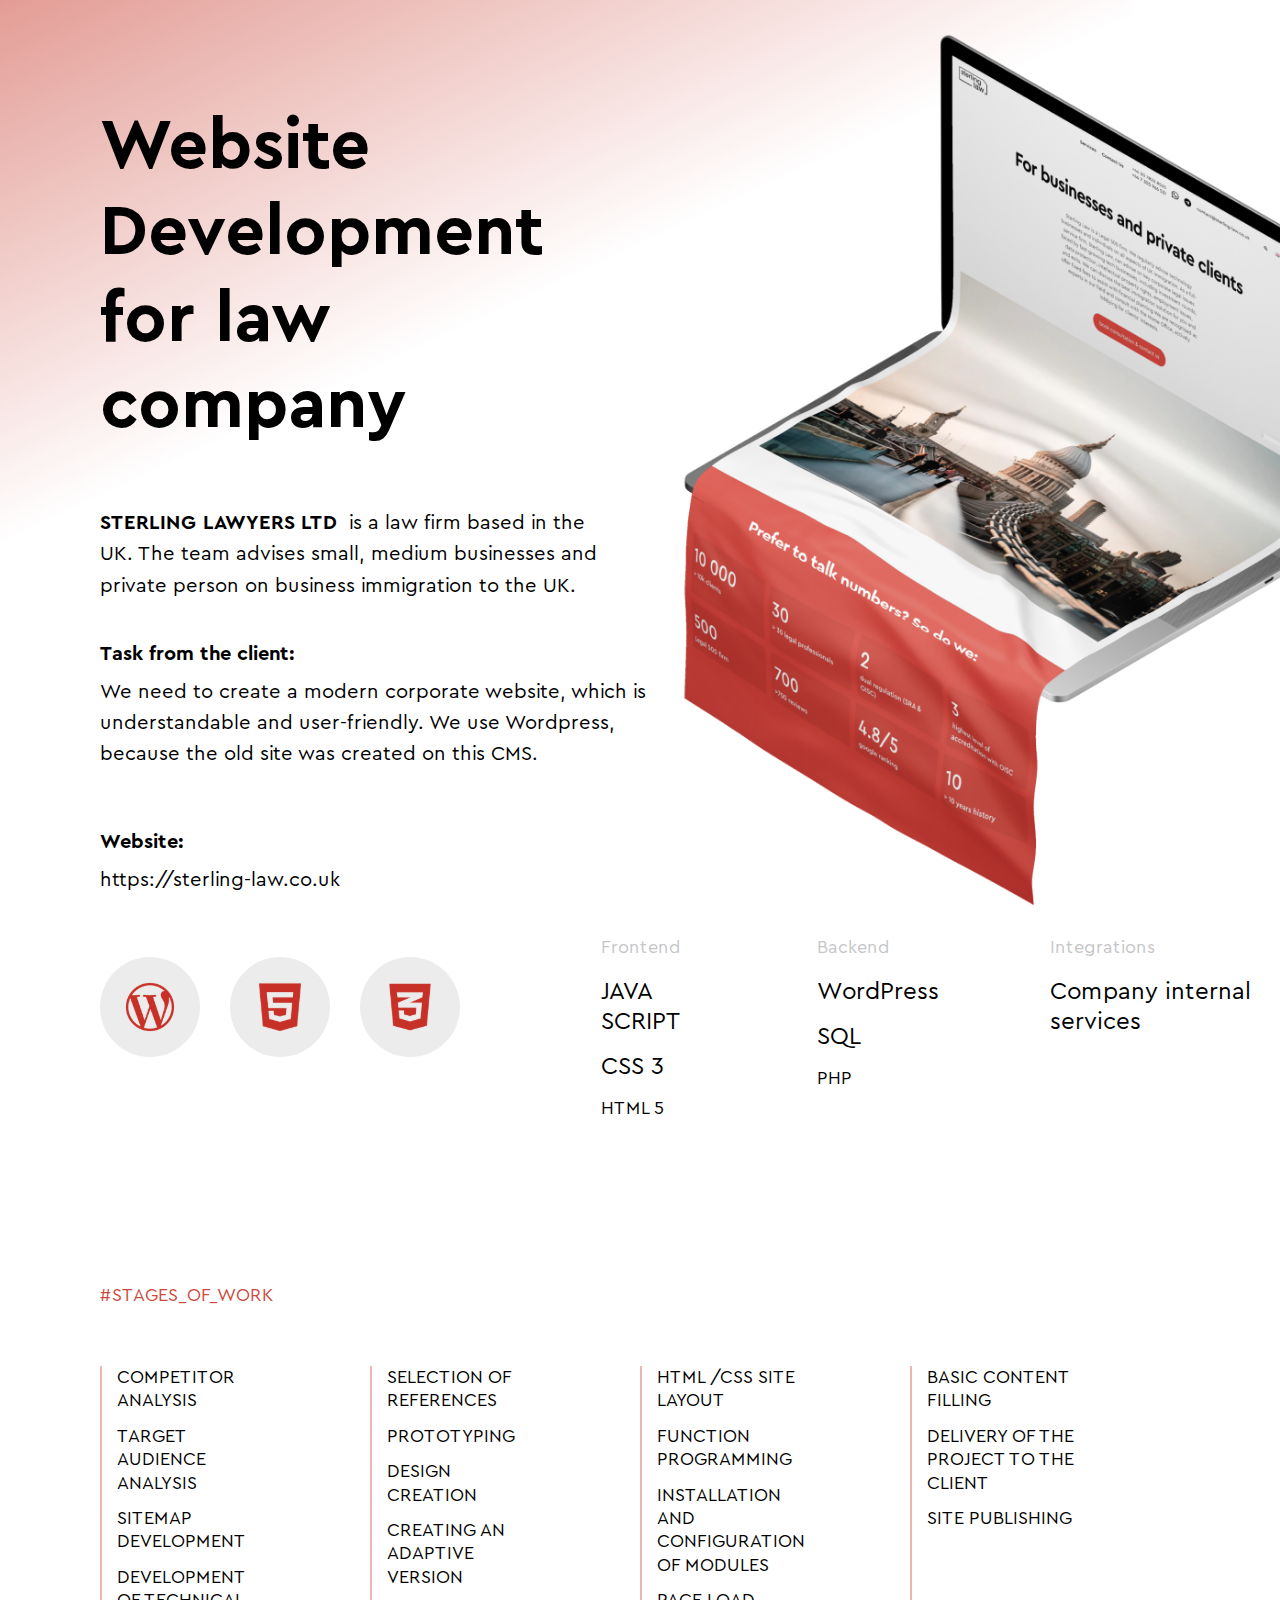
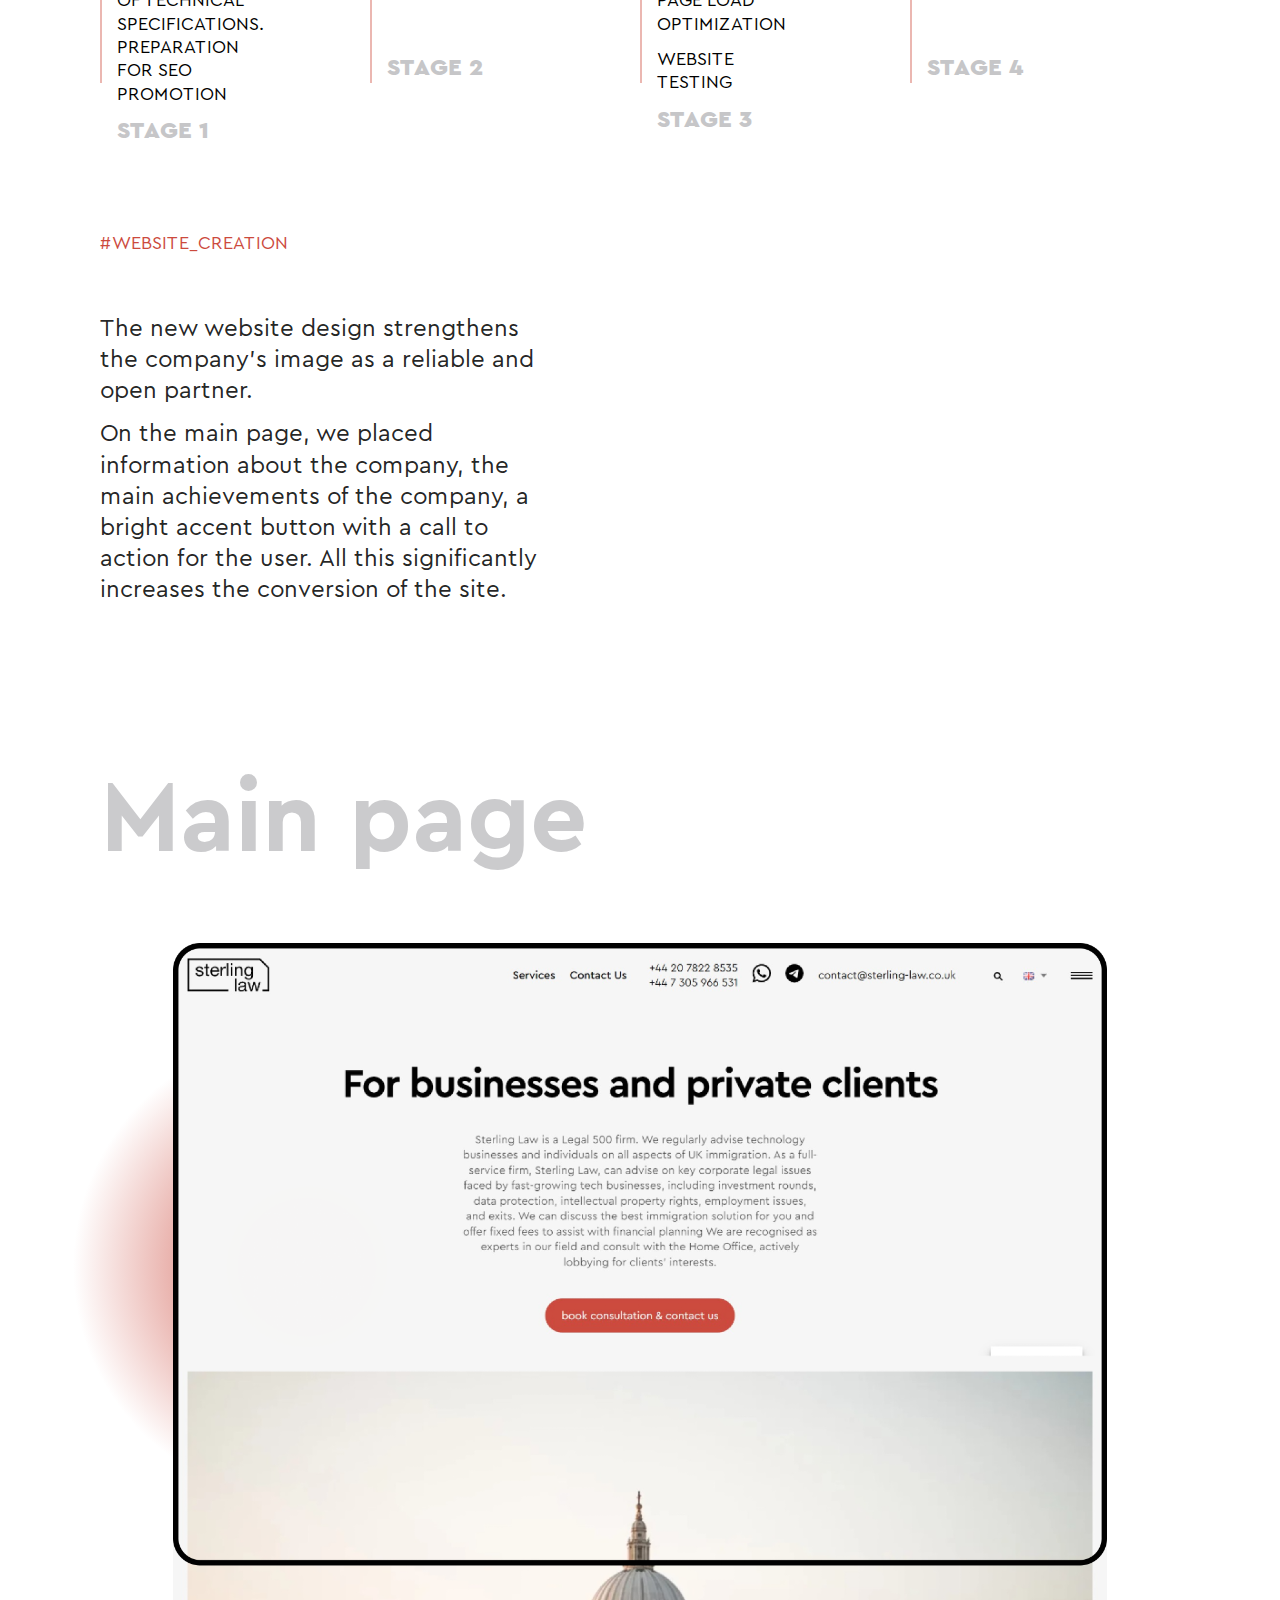
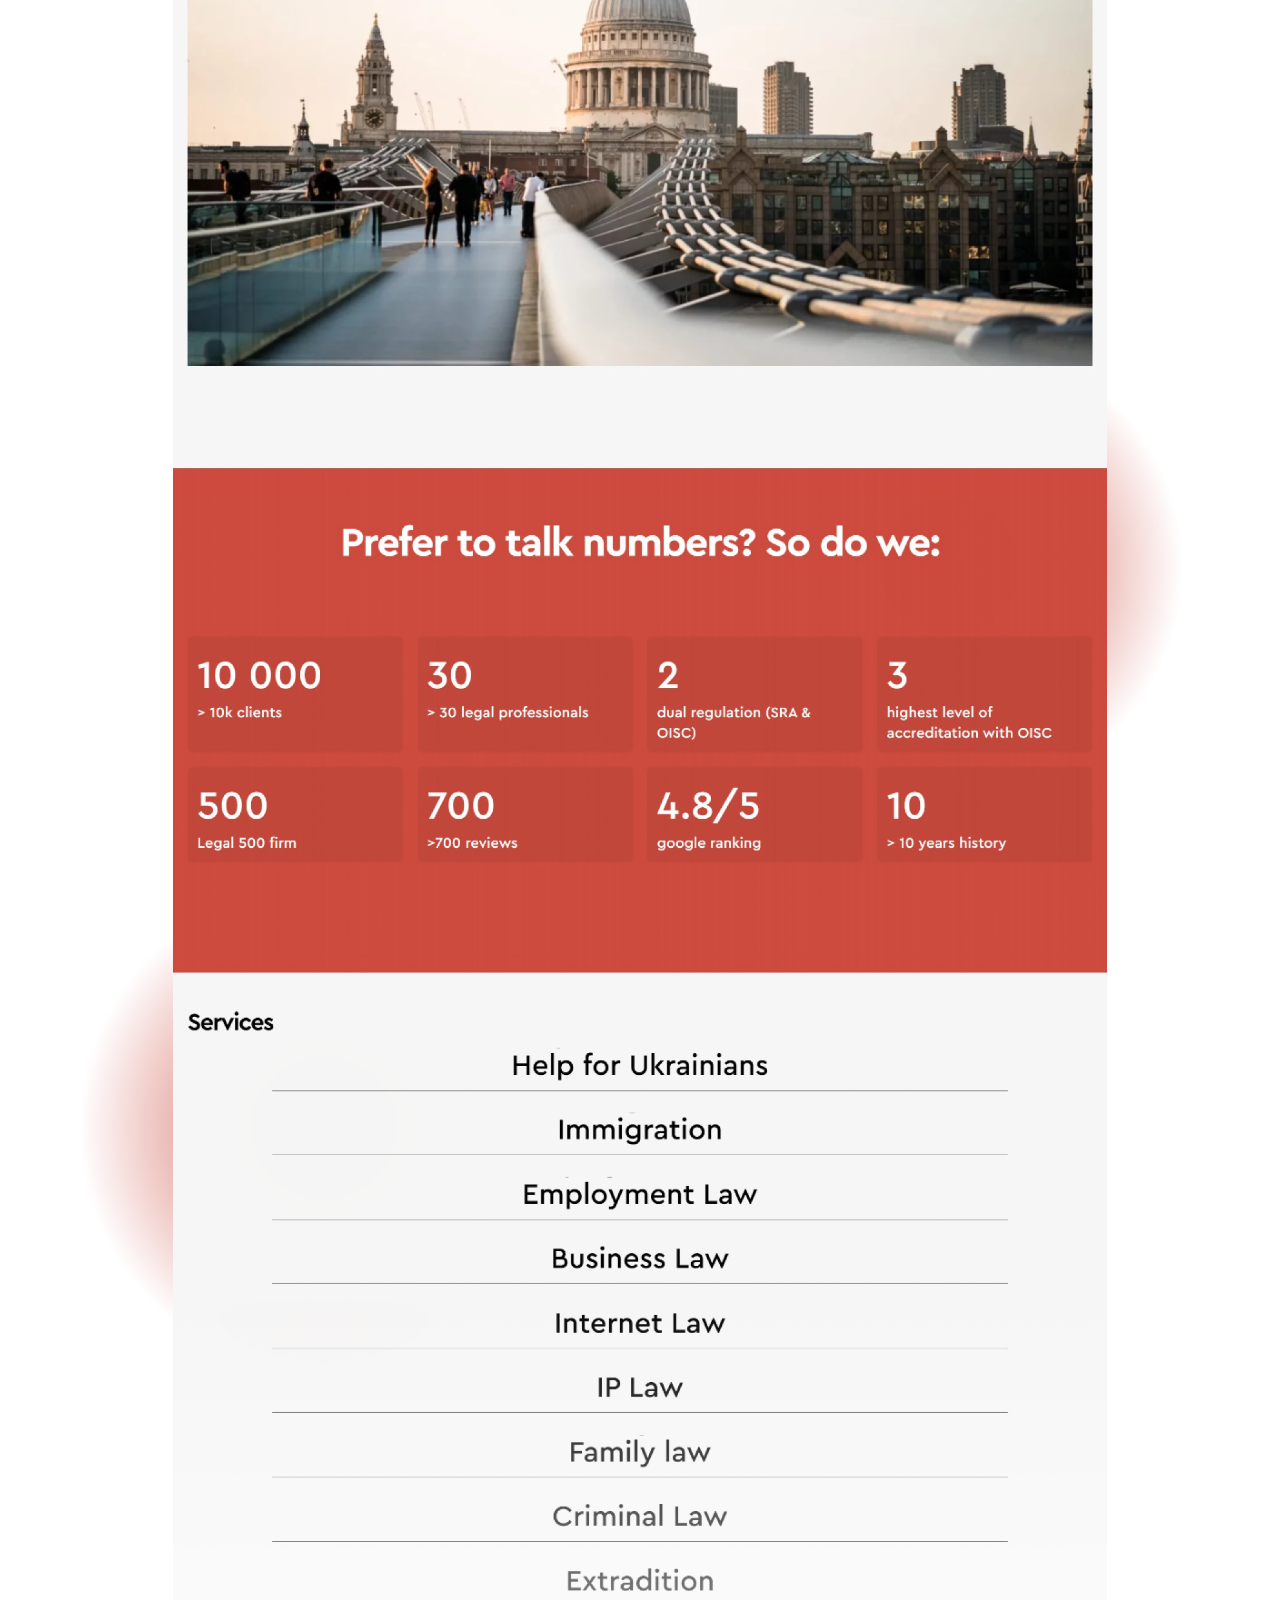
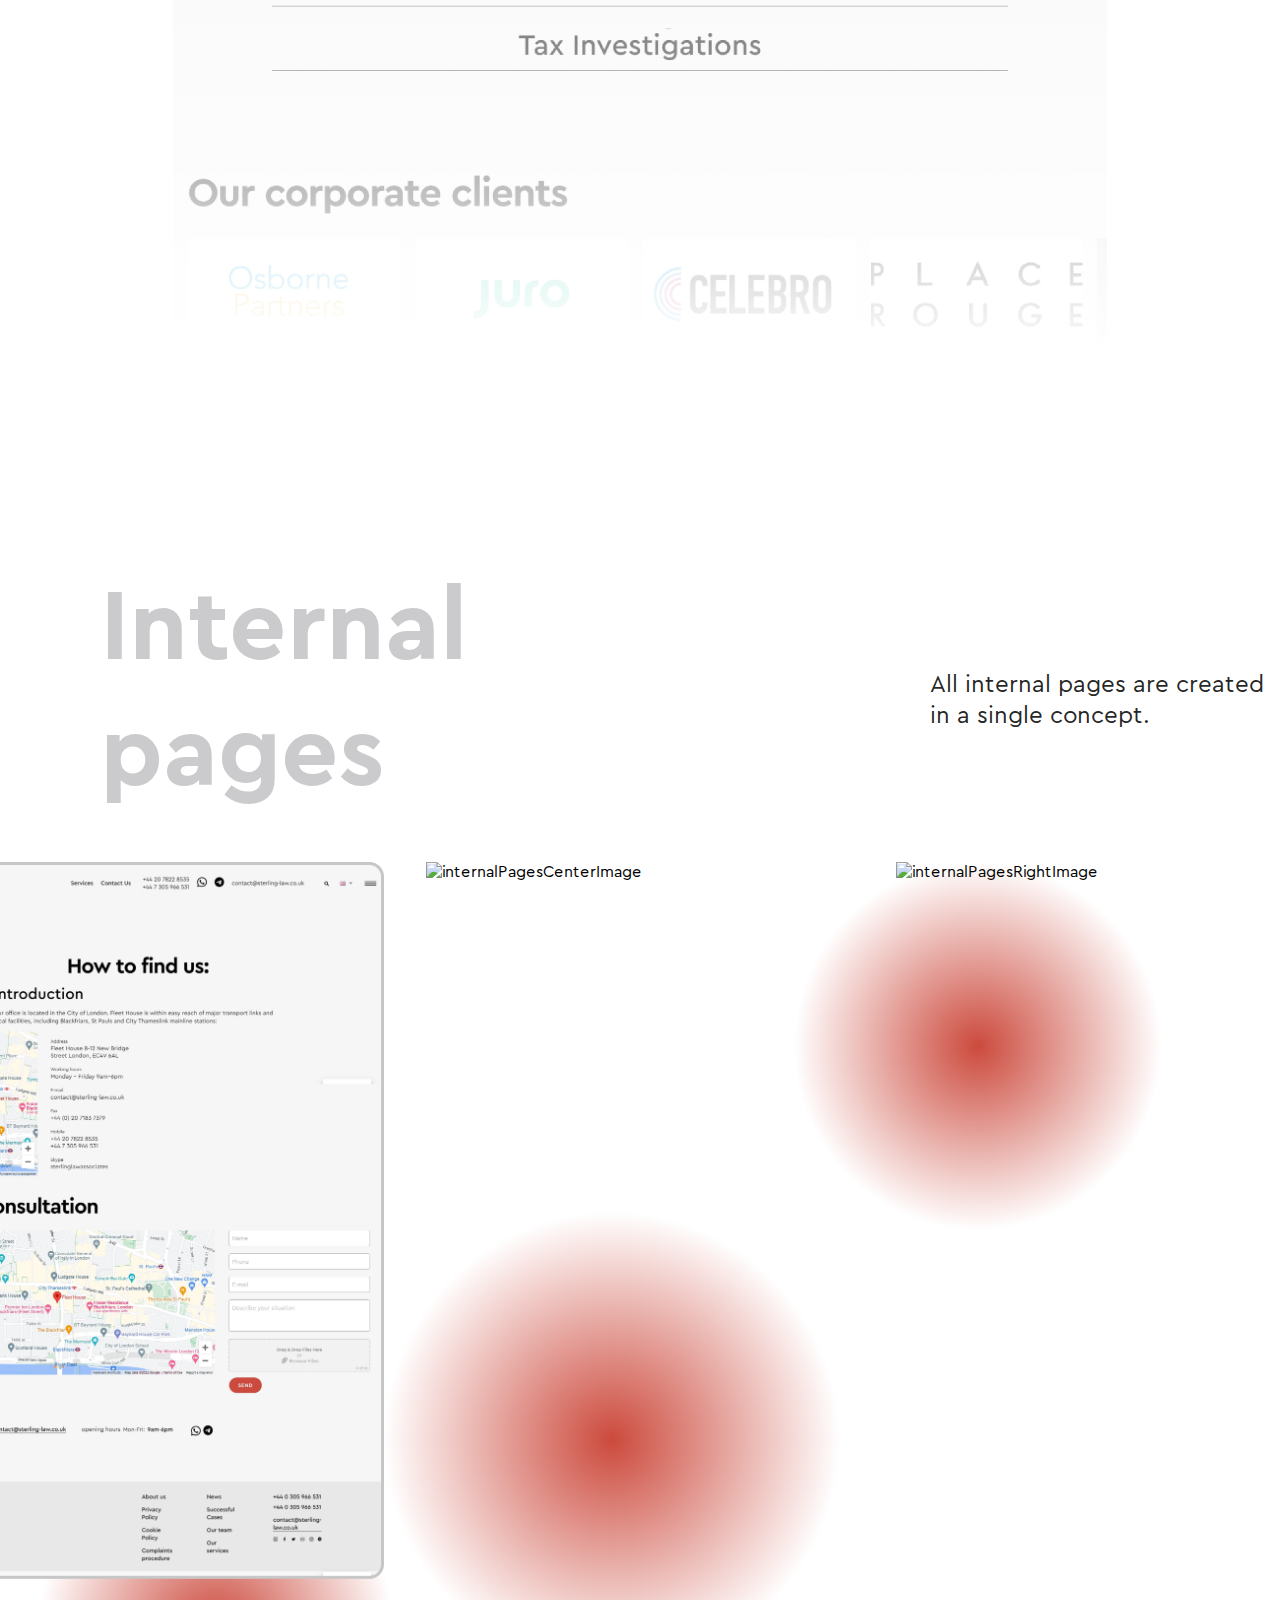
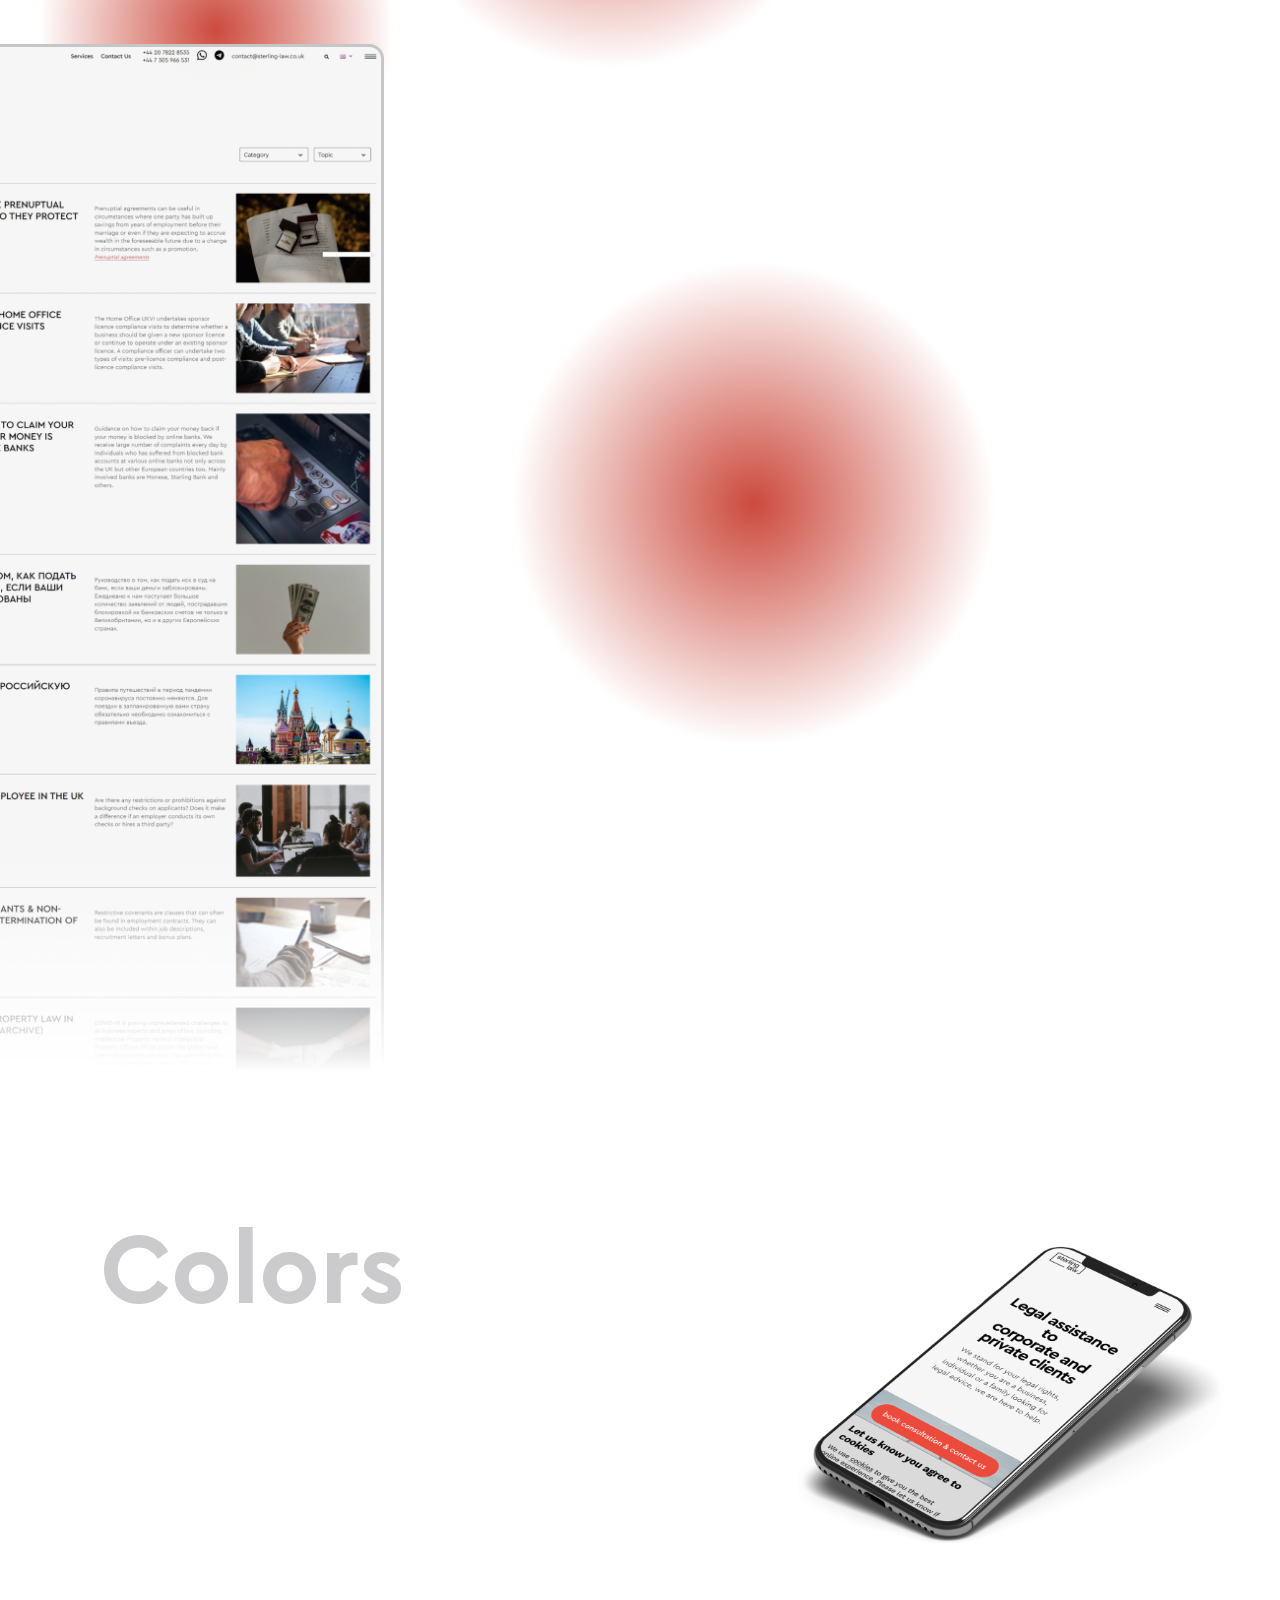
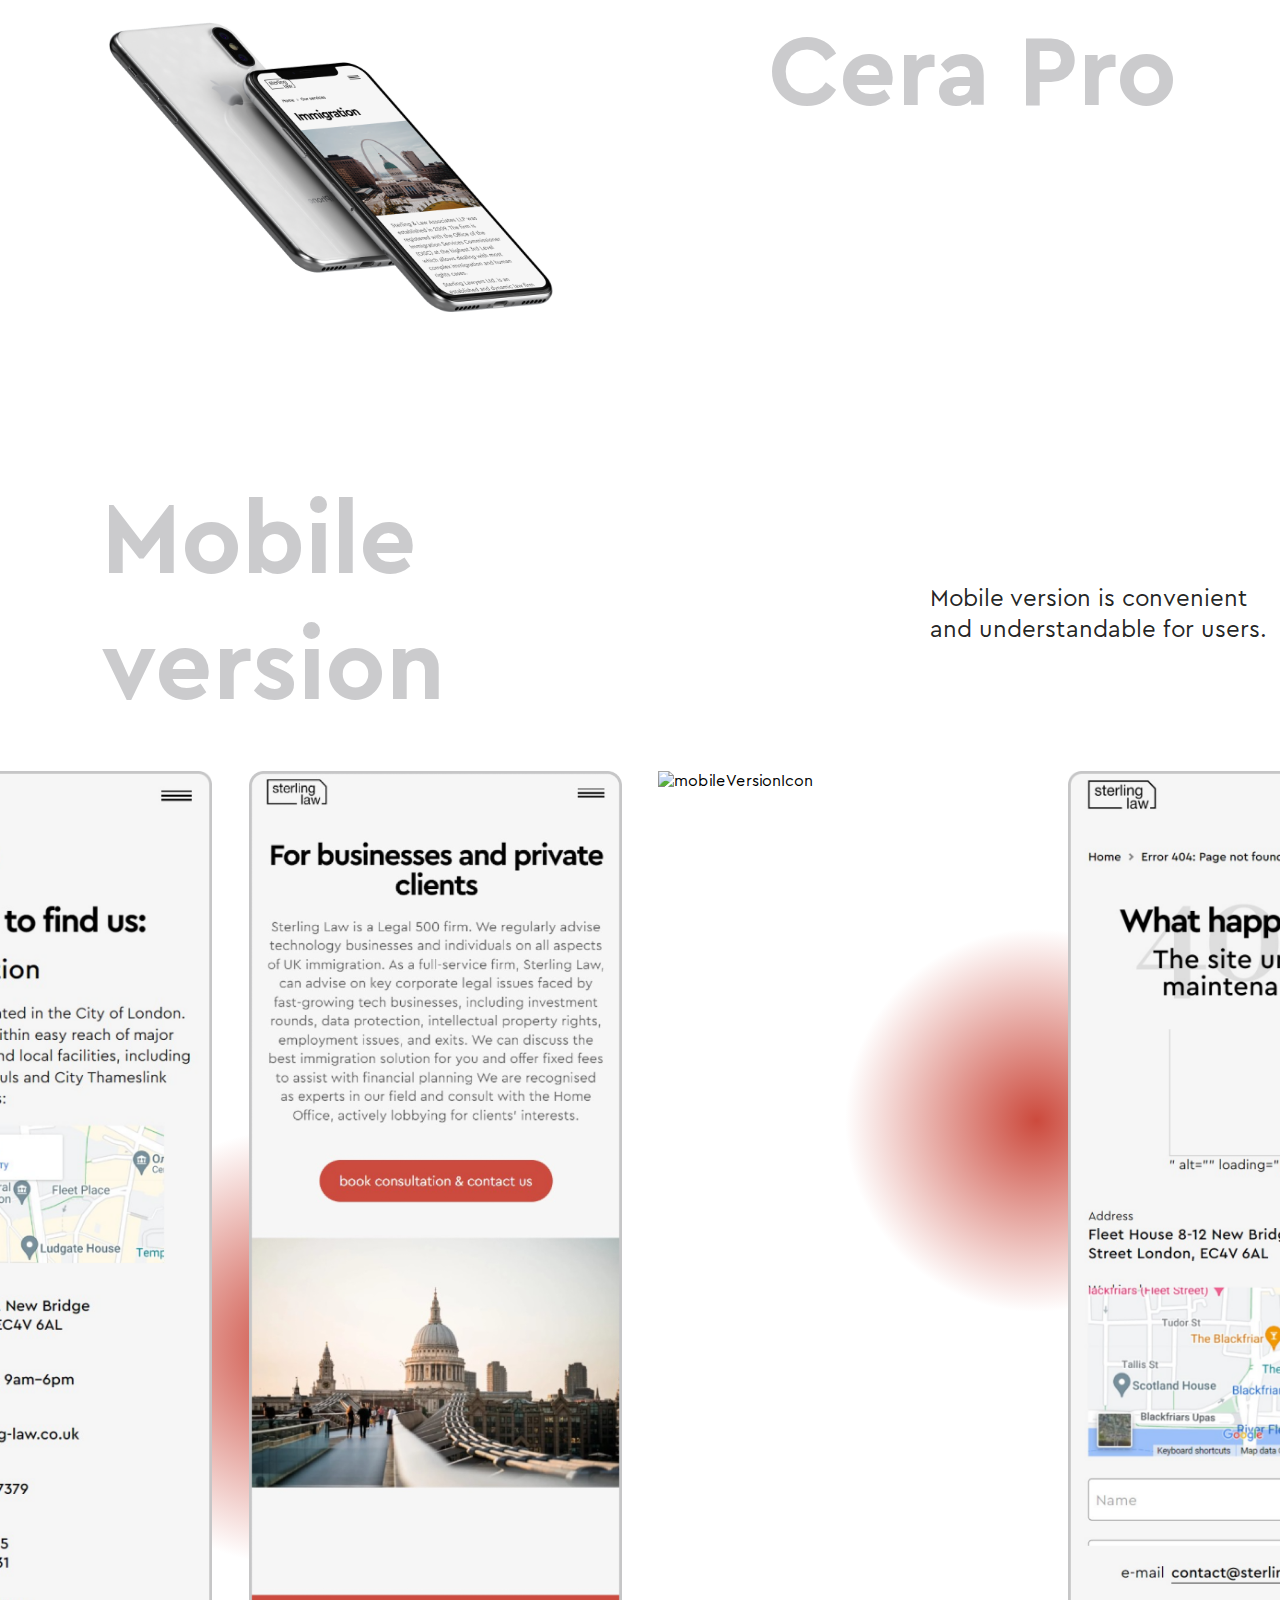
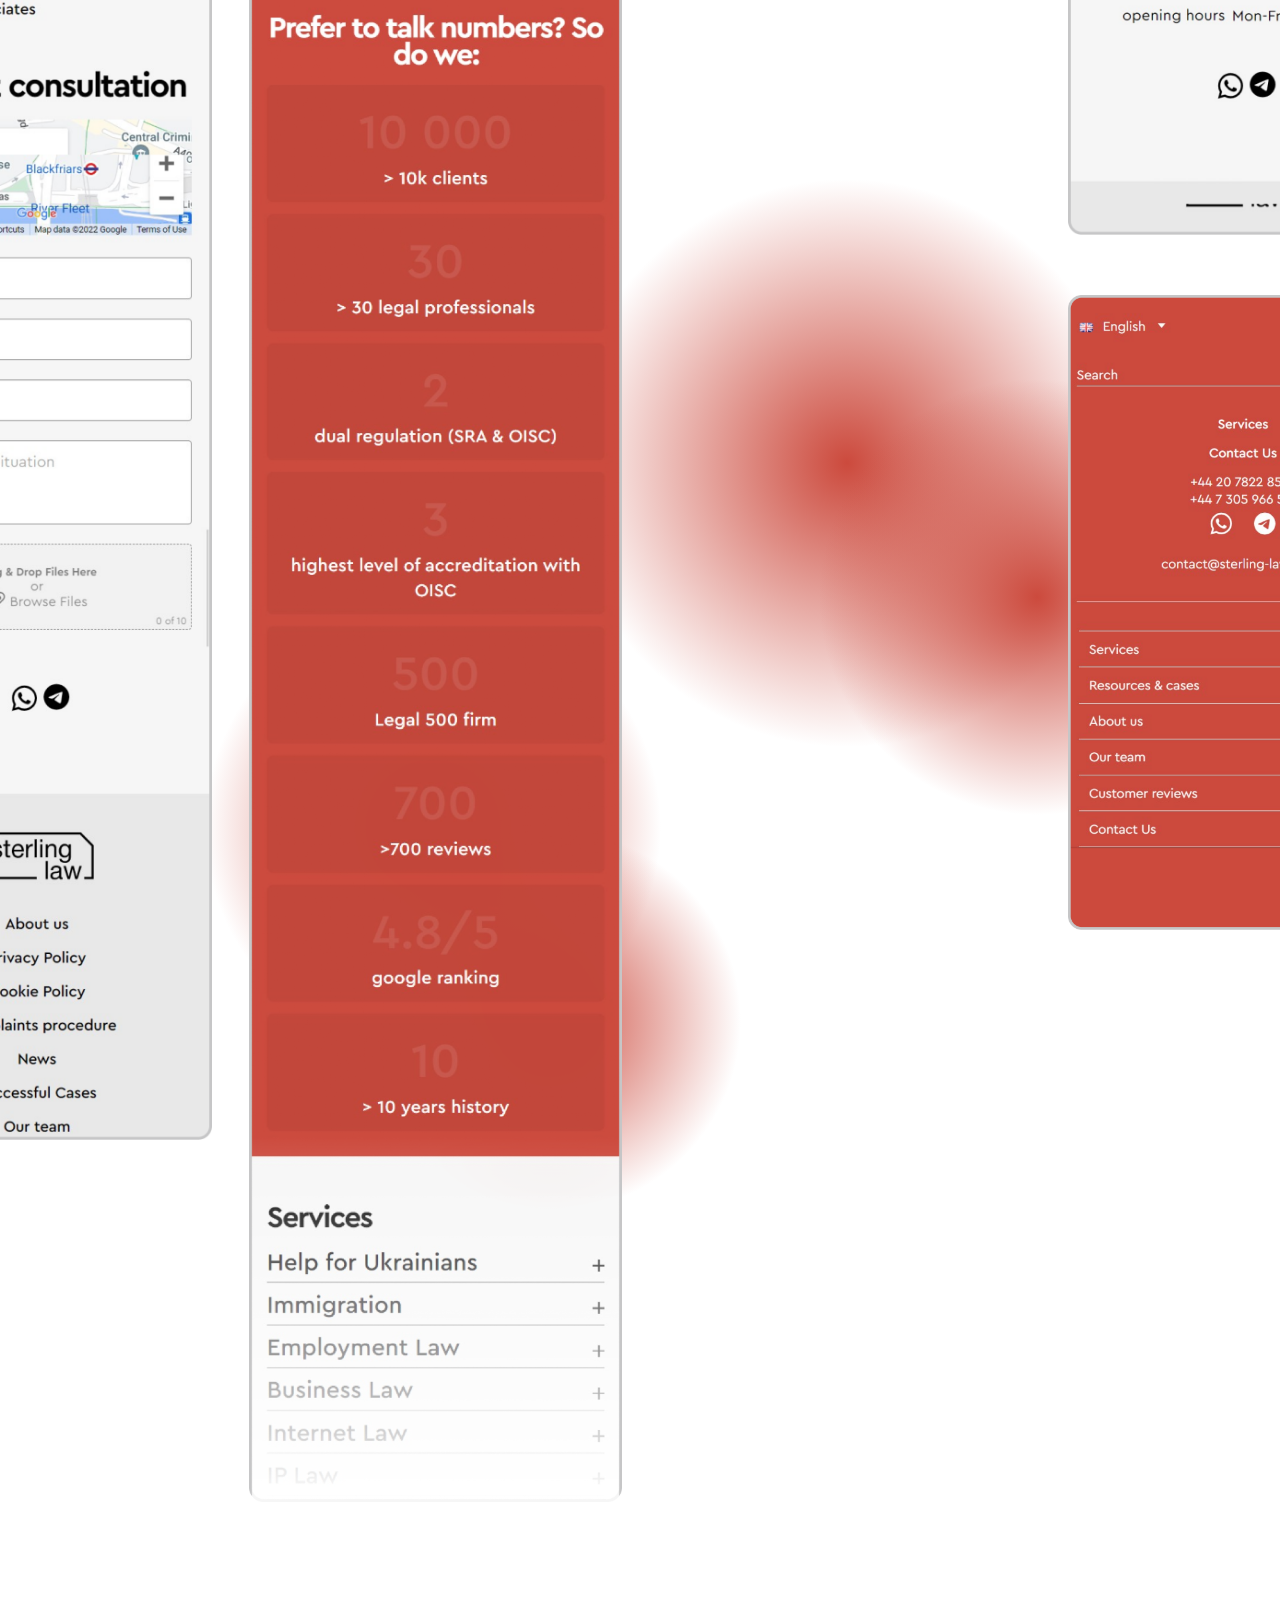
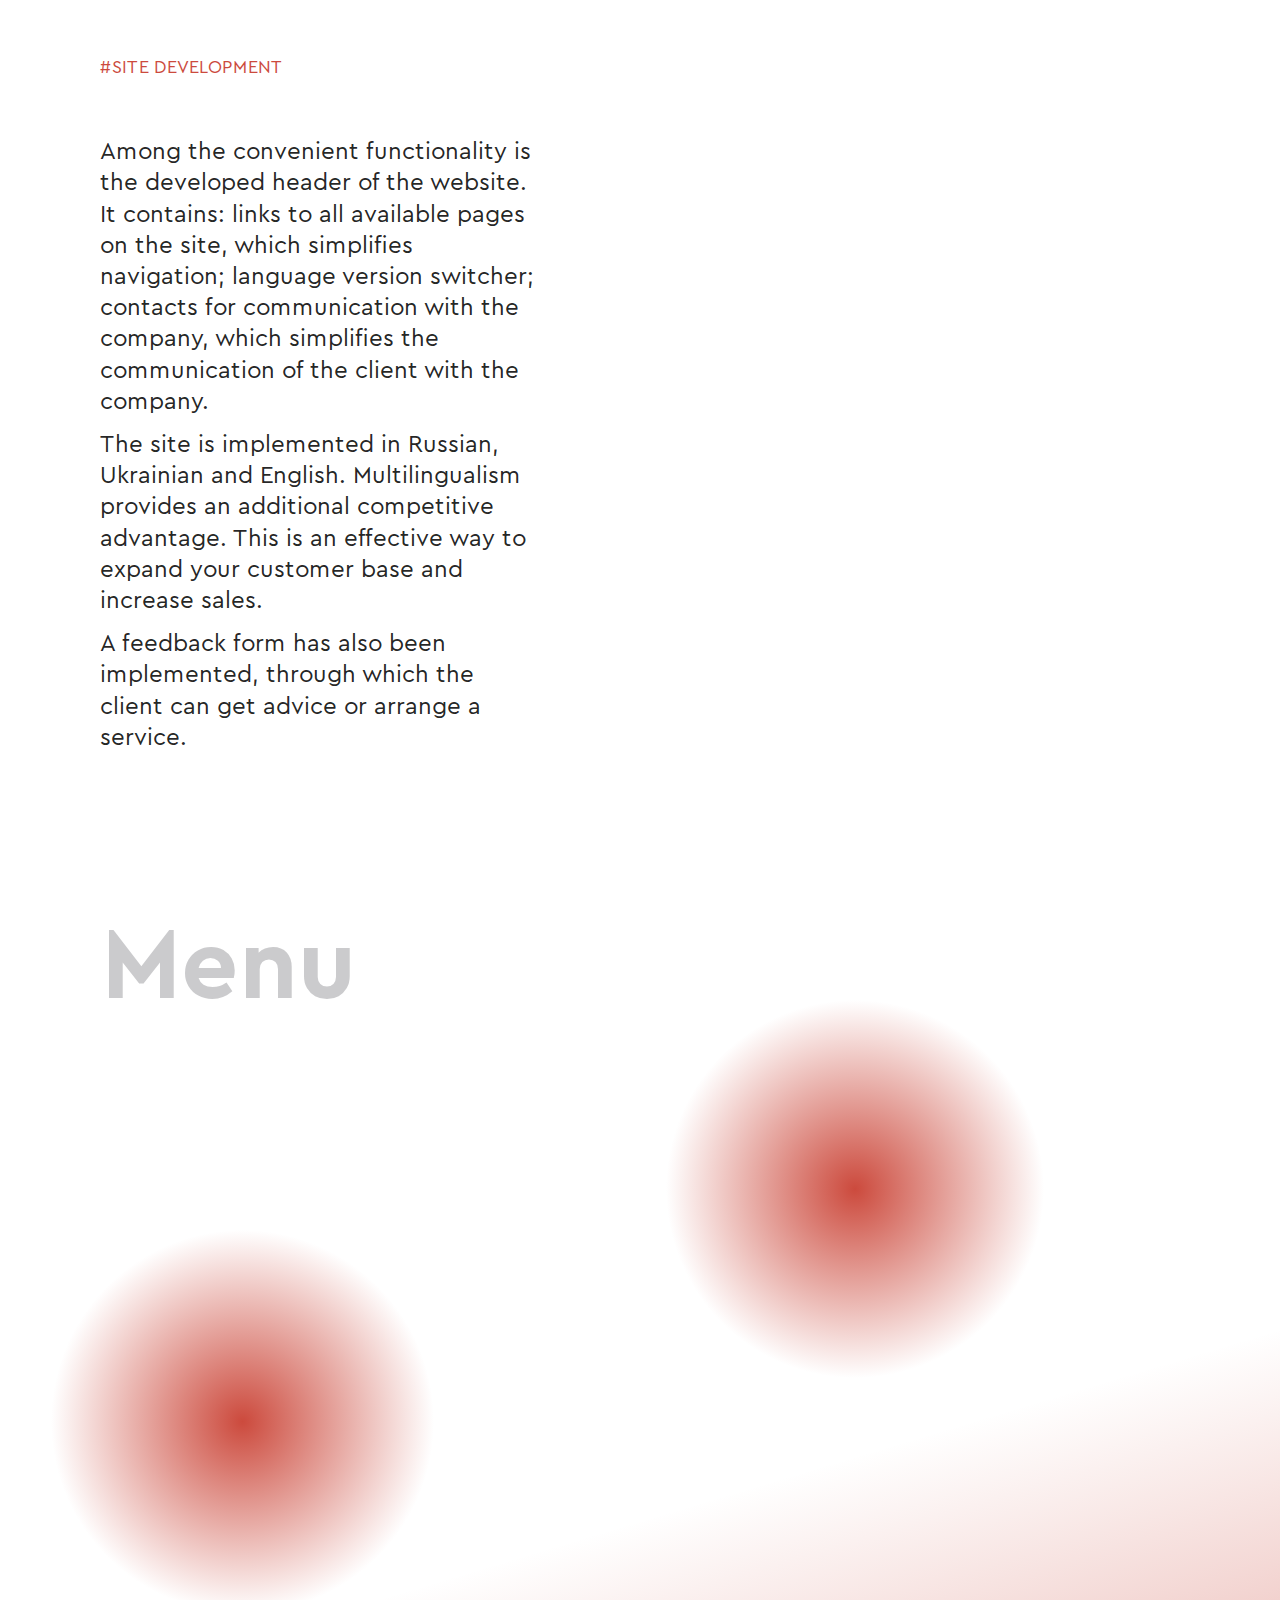
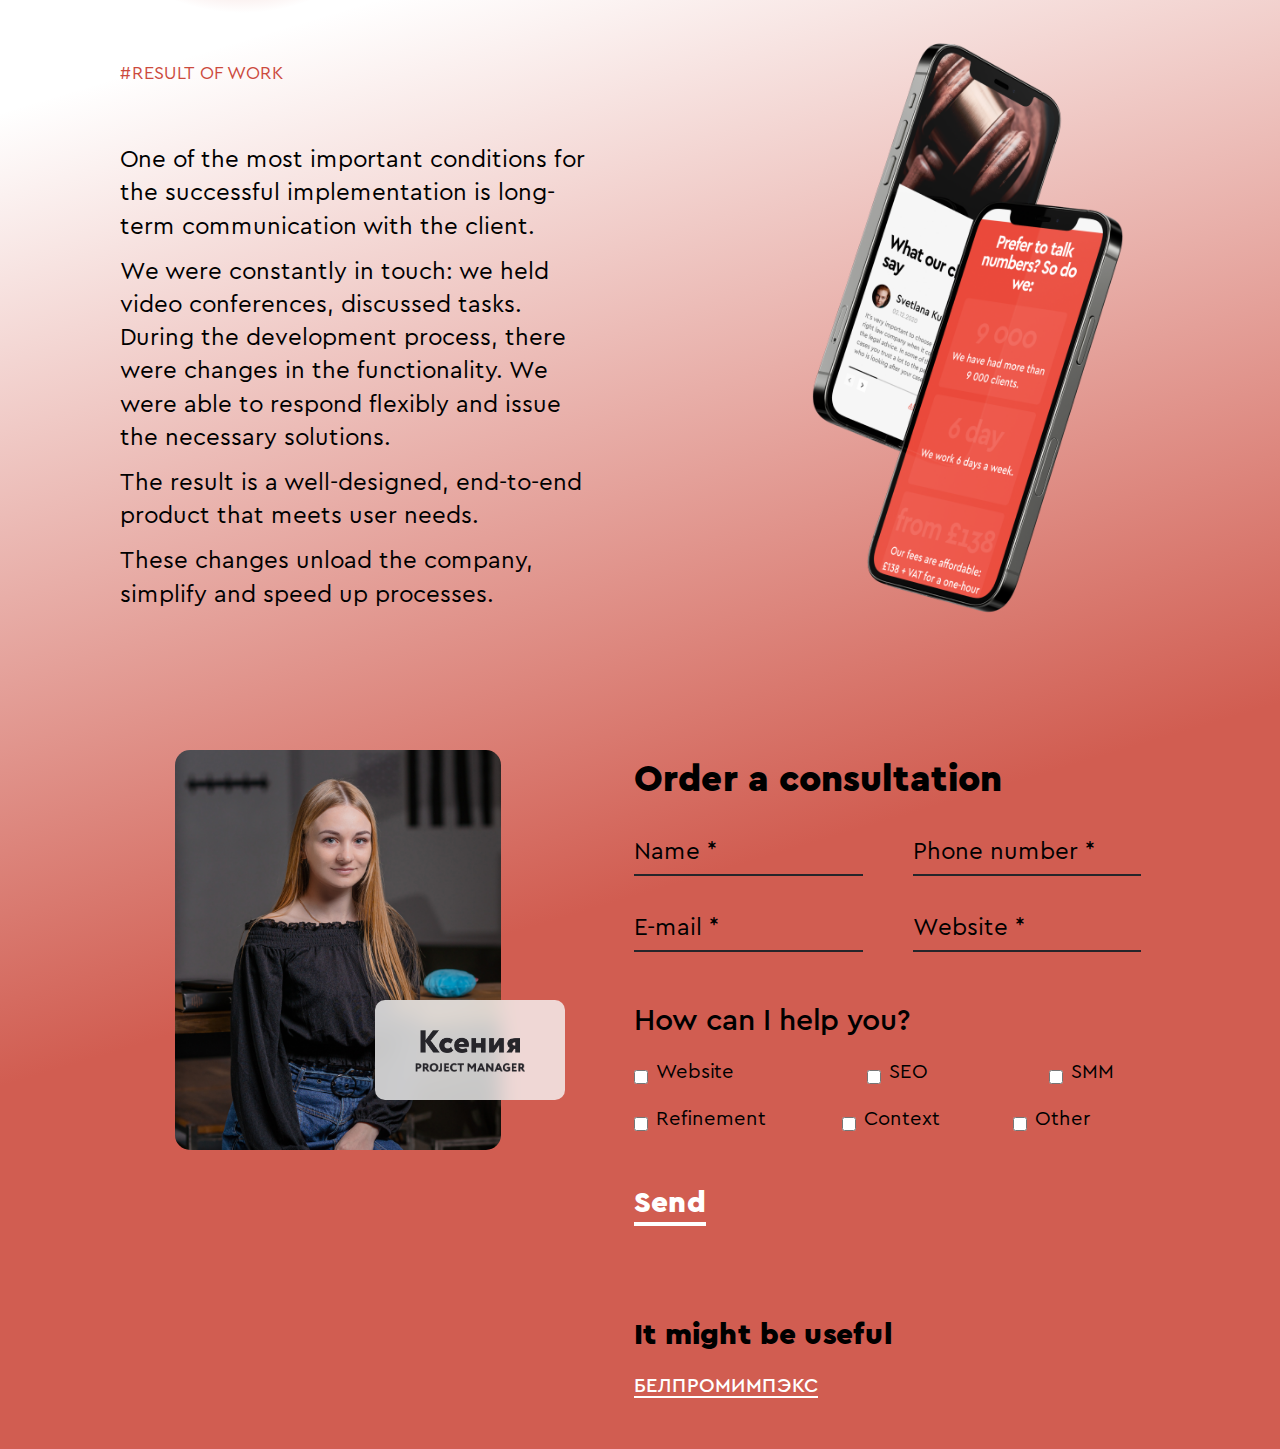
==== commit 56745692: "mobile v1.0" ====
--- a/index.html
+++ b/index.html
@@ -15,7 +15,7 @@
         <div class="website-description-container">
             <div class="website-description-textarea">
                 <h1 class="website-description-label-name">Website Development for law company</h1>
-                <!-- <img class="website-description-image" src="src/images/website-description-page/website-description-image.png" alt="websiteDescriptionImage" /> -->
+                <img class="website-description-images-mob" src="src/images/website-description-page/website-description-image.png" alt="websiteDescriptionImage" />
                 <div class="website-description-text-wrapper sterling-law">
                     <p class="website-description-text">
                         <span class="website-description-text-bold">
@@ -289,19 +289,19 @@
                 <img src="src/images/form-page/position.png" alt="projectManagerPost" class="consultation-project-manager-post"/>
             </div>
             <div class="consultation-page-right-content">
-                <h2 class="consultation-label-name">Заказать консультацию</h2>
+                <h2 class="consultation-label-name">Order a consultation</h2>
                 <form action="" class="consultation-form">
                     <div class="consultation-form-inputs">
-                        <input type="text" class="consultation-input-text left top" placeholder="Имя *" required/>
-                        <input type="text" class="consultation-input-text right top" placeholder="Телефон *" required/>
+                        <input type="text" class="consultation-input-text left top" placeholder="Name *" required/>
+                        <input type="text" class="consultation-input-text right top" placeholder="Phone number *" required/>
                         <input type="email" class="consultation-input-text left bottom" placeholder="E-mail *" required/>
-                        <input type="text"  class="consultation-input-text right bottom" placeholder="Сайт *" required/>
+                        <input type="text"  class="consultation-input-text right bottom" placeholder="Website *" required/>
                     </div>
-                    <p class="consultation-form-help-text">Чем вам помочь ?</p>
+                    <p class="consultation-form-help-text">How can I help you?</p>
                     <div class="consultation-form-checkboxes">
                         <div class="consultation-form-checkbox-wrapper site">
                             <input type="checkbox" class="consultation-input-checkbox"/>
-                            <p class="consultation-form-checkbox-name">Сайт</p>
+                            <p class="consultation-form-checkbox-name">Website</p>
                         </div>
                         <div class="consultation-form-checkbox-wrapper seo">
                             <input type="checkbox" class="consultation-input-checkbox"/>
@@ -313,20 +313,20 @@
                         </div>
                         <div class="consultation-form-checkbox-wrapper modification">
                             <input type="checkbox" class="consultation-input-checkbox"/>       
-                            <p class="consultation-form-checkbox-name">Доработка</p>
+                            <p class="consultation-form-checkbox-name">Refinement</p>
                         </div>
                         <div class="consultation-form-checkbox-wrapper context">
                             <input type="checkbox" class="consultation-input-checkbox"/>
-                            <p class="consultation-form-checkbox-name">Контекст</p>
+                            <p class="consultation-form-checkbox-name">Context</p>
                         </div>
                         <div class="consultation-form-checkbox-wrapper other">
                             <input type="checkbox" class="consultation-input-checkbox"/>
-                            <p class="consultation-form-checkbox-name">Другое</p>
+                            <p class="consultation-form-checkbox-name">Other</p>
                         </div>
                     </div>
-                    <button class="consultation-form-send-button">Отправить</button>
+                    <button class="consultation-form-send-button">Send</button>
                 </form>
-                <p class="consultation-useful-information">Может быть полезно</p>
+                <p class="consultation-useful-information">It might be useful</p>
                 <a href="" class="consultation-useful-information-link">БЕЛПРОМИМПЭКС</a>
             </div>
         </div>
--- a/src/additional.css
+++ b/src/additional.css
@@ -12,6 +12,9 @@
 .website-description-text-wrapper .website-description-text{
     margin-top: 60px;
 } */
+.website-description-images-mob{
+    display: none;
+}
 .website-description-text-wrapper,.sterling-law{
     margin-top: 60px;
 }
--- a/src/mobile.css
+++ b/src/mobile.css
@@ -1,6 +1,35 @@
 @media (max-width:767px) {
+    .description-icon__wp, .description-icon__html, .description-icon__css{
+       margin-right: 0;
+    }
+    .website-description-container{
+        padding-top: 0;
+    }
+    .website-description-text-wrapper, .sterling-law{
+        margin-top: 20px;
+    }
+    .website-description-list{
+        margin-left: 0;
+    }
+    .website-description-image{
+        display: none;
+    }
+    .website-description-images-mob{
+        display: block;
+        width: 360px;
+        height: 450px;
+        margin-left: -17px;
+        margin-top: 25px;
+    }
+    .description-icon__container{
+        justify-content: space-around;
+        width: 95%;
+    }
     .description-icon{
-        display: block;
+        flex-direction: column;
+        justify-content: center;
+        align-items: center;
+        margin-left: 0;
     }
     .description-text__item{
         margin-left: 0;
@@ -8,14 +37,69 @@
     }
     .stage-work-container{
         flex-direction: column;
+        
+    }
+    .description-text{
+        flex-wrap: wrap;
+        justify-content: space-between;
+        width: 95%;
+        margin-top: 25px;
+        margin-left: 20px;  
+    }
+    .description-text__item p{
+        margin-bottom: 10px;
+    }
+    .stage-work, .site-creat, .article-dev{
+        margin: 60px 20px;
     }
     .stage-work-container__item{
         width: 100%;
+        gap: 70px;
         flex-direction: row-reverse;
         border-left: none;
         border-top: 2px solid rgba(204, 74, 61, 0.4);
+        padding: 10px 0;
+        justify-content: space-between !important;
+        height: auto;
+        margin-bottom: 10px;
+    }
+    .tag {
+        margin-bottom: 1.875rem;
+        font-size: 14px;
+    }
+    .stage-work-container__item ul li{
+        max-width: 100%;
+        text-transform: capitalize;
+        font-weight: 400;
+        font-size: 14px;
+        line-height: 130%;
+    }
+    .stage-work-container__item p{
+        white-space: nowrap;
     }
     .site-creat-container, .article-dev__item{
         width: 100%;
     }
+    .description-text__item ul li:nth-child(-n+2),.site-creat-container p, .article-dev__item p,.result-page-text{
+        font-size: 18px;
+    }
+    
+
+
+    .main-page-label-name,.internal-pages-label-name,.colors-page-label-name,.mobile-version-page-label-name,.fonts-page-label-name,.menu-page-label-name{
+        font-size: 40px;
+    }
+    .consultation-form-checkboxes {
+        margin: 0;
+        display: grid;
+        grid-template-areas: "1 2 3";
+    }
+
+
+
+    /* временные решения чтобы не сбивали сетку убрали текст который отталкивает блоки в моб версии*/
+    .internal-pages__title p, .mobile-version__title p {
+        margin-left: 0;
+        display: none;
+    }
 }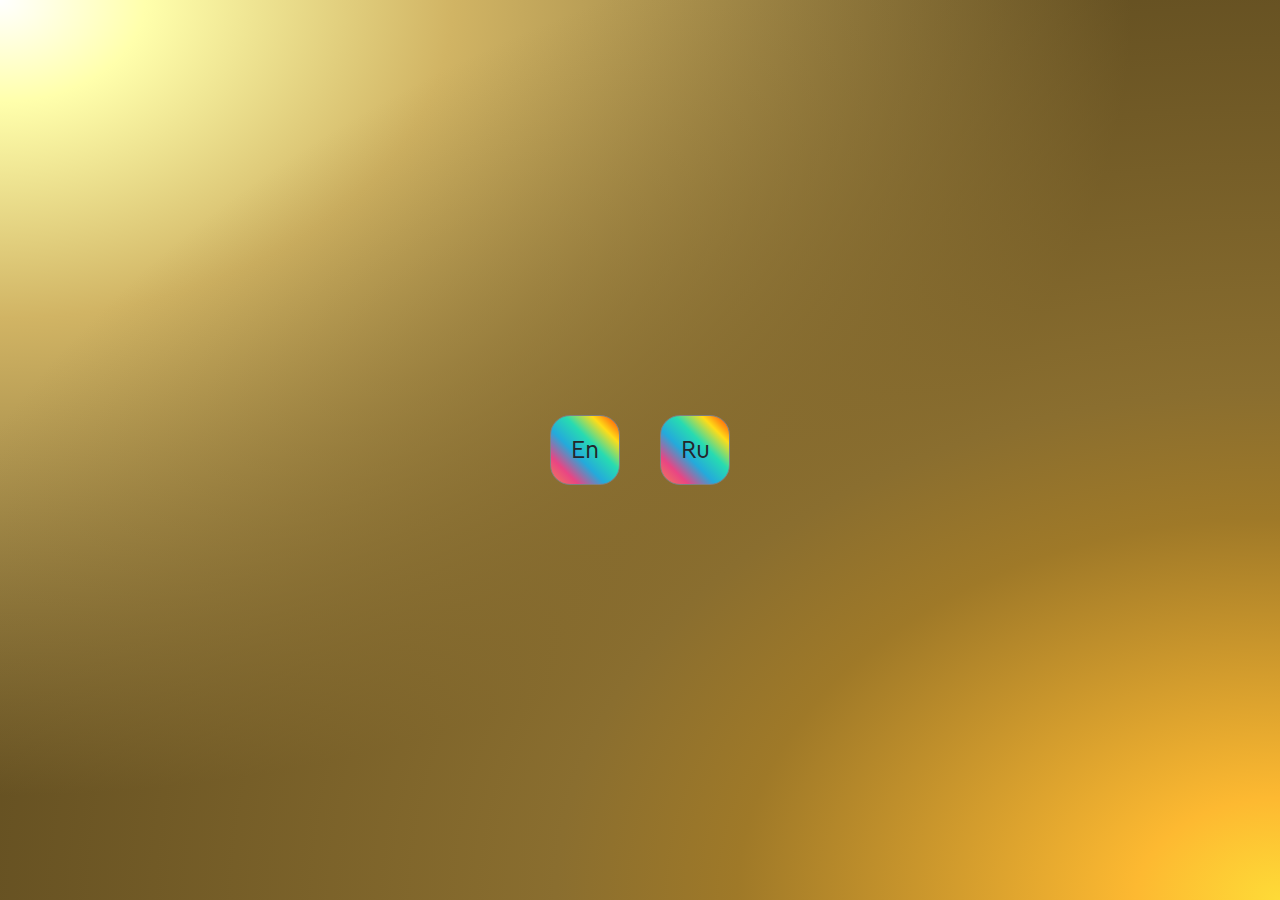
==== commit 7b873624: "fix gitpage" ====
--- a/index.html
+++ b/index.html
@@ -3,336 +3,14 @@
 <head>
     <meta charset="UTF-8">
     <meta http-equiv="X-UA-Compatible" content="IE=edge">
-    <meta name="viewport" content="width=device-width, initial-scale=1">
-    <link rel="stylesheet" href="./src/styles.css"/>
-    <link rel="stylesheet" href="./src/additional.css">
-    <link rel="stylesheet" href="./src/mobile.css">
-    <title>Sterlin Lawyers</title>
+    <meta name="viewport" content="width=device-width, initial-scale=1.0">
+    <link rel="stylesheet" href="En/src/styles.css">
+    <title>Document</title>
 </head>
 <body>
-    <div class="website-description-page">
-        <div class="lineral-gradient"></div>
-        <div class="website-description-container">
-            <div class="website-description-textarea">
-                <h1 class="website-description-label-name">Website Development for law company</h1>
-                <img class="website-description-images-mob" src="src/images/website-description-page/website-description-image.png" alt="websiteDescriptionImage" />
-                <div class="website-description-text-wrapper sterling-law">
-                    <p class="website-description-text">
-                        <span class="website-description-text-bold">
-                            STERLING LAWYERS LTD&nbsp;
-                        </span>
-                        is a law firm based in the UK. The team advises small, medium businesses and private person on business immigration to the UK.
-                    </p>
-                </div>
-                <div class="website-description-task-wrapper">
-                    <p class="website-description-text-bold">
-                        Task from the client:
-                    </p>
-                    <ul class="website-description-list">
-                        <li class="website-description-list-item">We need to create a modern corporate website, which is understandable and user-friendly. We use Wordpress, because the old site was created on this CMS.</li>
-                        <!-- <li class="website-description-list-item">to create a modern conversion corporate website.</li> -->
-                    </ul>
-                </div>
-                <div class="website-description-text-wrapper website">
-                    <p class="website-description-text-bold">
-                        Website:
-                    </p>
-                    <p class="website-description-text">https://sterling-law.co.uk</p>
-                </div>
-                <div class="website-description-tools-wrapper">
-                    <!-- <p class="website-description-text-bold">
-                        Tools:
-                    </p> -->
-                    <!-- <img class="website-description-tools-icon" src="src/images/website-description-page/tools-icons.png" alt="tools-icons"> -->
-                    
-                </div>
-            </div>
-            <img class="website-description-image" src="src/images/website-description-page/website-description-image.png" alt="websiteDescriptionImage" />
-        </div>
-        <div class="description-icon">
-            <div class="description-icon__container">
-                <div class="description-icon__wp">
-                    <img src="src/images/website-description-page/wordpress 1.svg" alt="wordpressIcon">
-                </div>
-                <div class="description-icon__html">
-                    <img src="src/images/website-description-page/image 29.svg" alt="HTMLIcon">
-                </div>
-                <div class="description-icon__css">
-                    <img src="src/images/website-description-page/image 28.svg" alt="CSSIcon">
-                </div>
-            </div>
-            <div class="description-text">
-                <div class="description-text__item">
-                    <p>Frontend</p>
-                    <ul>
-                        <li>JAVA SCRIPT</li>
-                        <li>CSS 3</li>
-                        <li>HTML 5</li>
-                    </ul>
-                </div>
-                <div class="description-text__item">
-                    <p>Backend</p>
-                    <ul>
-                        <li>WordPress</li>
-                        <li>SQL</li>
-                        <li>PHP</li>
-                    </ul>
-                </div>
-                <div class="description-text__item">
-                    <p>Integrations</p>
-                    <ul>
-                        <li>Company internal services</li>
-                    </ul>
-                </div>
-            </div>
-        </div>
+    <div class="link-language">
+        <a href="En/index.html" >En</a>
+        <a href="Ru/index.html" >Ru</a>
     </div>
-   <div class="stage-work">
-    <p class="tag">#Stages_of_work</p>
-        <div class="stage-work-container">
-            <div class="stage-work-container__item">
-                <ul>
-                    <li>Competitor analysis</li>
-                    <li>Target audience analysis</li>
-                    <li>Sitemap development</li>
-                    <li>Development of technical specifications. Preparation for SEO promotion</li>
-                </ul>
-                <p><strong>Stage 1</strong></p>
-            </div>
-            <div class="stage-work-container__item">
-                <ul>
-                    <li>Selection of references</li>
-                    <li>Prototyping</li>
-                    <li>Design creation</li>
-                    <li>Creating an adaptive version</li>
-                </ul>
-                <p><strong>Stage 2</strong></p>
-                
-            </div>
-            <div class="stage-work-container__item">
-                <ul>
-                    <li>HTML /CSS site layout</li>
-                    <li>Function programming</li>
-                    <li>Installation and configuration of modules</li>
-                    <li>Page load optimization</li>
-                    <li>Website testing</li>
-                </ul>
-                <p><strong>Stage 3</strong></p>
-            </div>
-            <div class="stage-work-container__item">
-                <ul>
-                    <li>Basic content filling</li>
-                    <li>Delivery of the project to the client</li>
-                    <li>Site publishing</li>
-                </ul>
-                <p><strong>Stage 4</strong></p>
-            </div>
-        </div>
-   </div>
-   <div class="site-creat">
-        <p class="tag">#Website_creation</p>
-        <div class="site-creat-container">
-            <p>The new website design strengthens the company's image as a reliable and open partner.</p>
-            <p>On the main page, we placed information about the company, the main achievements of the company, a bright accent button with a call to action for the user. All this significantly increases the conversion of the site.</p>
-        </div>
-    </div>
-    <div class="main-page">
-        <h1 class="main-page-label-name">Main page</h1>
-        <div class="main-page-container">
-            <div class="main-page-animations-wrapper">
-                <img src="src/images/main-page/main-page.png" alt="mainPageFocusIcon" class="main-page-icon" />
-                <div class="main-animation-1"></div>
-                <div class="main-animation-2"></div>
-                <div class="main-animation-3"></div>
-            </div>
-        </div>
-    </div>
-    <div class="internal-pages">
-        <div class="internal-pages__title">
-            <h1 class="internal-pages-label-name">Internal pages</h1>
-            <p>All internal pages are created in a single concept.</p>
-        </div>
-        <div class="internal-pages-container">
-            <div class="internal-pages-left">
-                <img class="internal-pages-left-first-image" src="src/images/internal-pages/internal-pages-left-first.png" alt="internalPagesLeftFirstImage" />
-                <img class="internal-pages-left-second-image" src="src/images/internal-pages/internal-pages-left-second.png" alt="internalPagesLeftSecondtImage" />
-                <div class="internal-pages-animation-1"></div>
-            </div>
-            <div class="internal-pages-center">
-                <img class="internal-pages-center-image" src="src/images/internal-pages/internal-pages-center.png" alt="internalPagesCenterImage" />
-                <div class="internal-pages-animation-3"></div>
-                <div class="internal-pages-animation-4"></div>
-            </div>
-            <div class="internal-pages-right">
-                <img class="internal-pages-right-image" src="src/images/internal-pages/internal-pages-right.png" alt="internalPagesRightImage" />
-                <div class="internal-pages-animation-2"></div>
-            </div>
-        </div>
-    </div>
-    <!-- <div class="error-page">
-        <div class="error-page-animation-wrapper">
-            <div class="error-page-animation-1"></div>
-            <div class="error-page-animation-2"></div>
-            <div class="error-page-animation-3"></div>
-        </div>
-        <h1 class="error-page-label-name">404</h1>
-        <div class="error-page-container">
-            <img class="error-page-image" src="src/images/error-page/404.png" alt="error404" />
-        </div>
-    </div> -->
-    <div class="color-section">
-        <div class="colors-page">
-            <div class="colors-page-container">
-                <div class="colors-page-left-content">
-                    <h1 class="colors-page-label-name">Colors</h1>
-                    <div class="colors-page-items-wrapper">
-                        <div class="colors-page-items-wrapper-top">
-                            <img class="colors-page-item top-left" id="color-top-left" src="src/images/colors-page/colors-item-top-left.png" alt="colors item">
-                            <img class="colors-page-item top-center" id="color-top-center" src="src/images/colors-page/colors-item-top-center.png" alt="colors item">
-                            <img class="colors-page-item top-right" id="color-top-right" src="src/images/colors-page/colors-item-top-right.png" alt="colors item">
-                        </div>
-                        <div class="colors-page-items-wrapper-bottom">
-                            <img class="colors-page-item bottom-left" id="color-bottom-left" src="src/images/colors-page/colors-item-bottom-left.png" alt="colors item">
-                            <img class="colors-page-item bottom-right" id="color-bottom-right" src="src/images/colors-page/colors-item-bottom-right.png" alt="colors item">
-                        </div>
-                    </div>
-                </div>
-                <img class="colors-page-image" src="src/images/colors-page/colors-image.png" alt="colorsImage" />
-            </div>
-        </div>
-        <div class="fonts-page">
-            <div class="fonts-page-container">
-                <img class="fonts-page-image" src="src/images/fonts-page/fonts-image.png" alt="fontsImage" />
-                <div class="fonts-page-right-content">
-                    <h1 class="fonts-page-label-name">Cera Pro</h1>
-                    <div class="fonts-page-items-wrapper">
-                        <div class="fonts-page-items-wrapper-top">
-                            <p class="fonts-page-item-top-left mobile-unactive" id="fonts-top-left">Aa</p>
-                            <p class="fonts-page-item-top-center mobile-unactive" id="fonts-top-center">Aa</p>
-                            <p class="fonts-page-item-top-right" id="fonts-top-right">Aa</p>
-                        </div>
-                        <div class="fonts-page-items-wrapper-bottom">
-                            <p class="fonts-page-item-bottom-left" id="fonts-bottom-left">Aa</p>
-                            <p class="fonts-page-item-bottom-center-left" id="fonts-bottom-center-left">Aa</p>
-                            <p class="fonts-page-item-bottom-center-right" id="fonts-bottom-center-right">Aa</p>
-                            <p class="fonts-page-item-bottom-right" id="fonts-bottom-right">Aa</p>
-                        </div>
-                    </div>
-                </div>
-            </div>
-        </div>
-       </div>
-    <div class="mobile-version-page">
-        <div class="mobile-version-page-animation-wrapper">
-            <div class="mobile-version-page-animation-1"></div>
-            <div class="mobile-version-page-animation-2"></div>
-            <div class="mobile-version-page-animation-3"></div>
-            <div class="mobile-version-page-animation-4"></div>
-            <div class="mobile-version-page-animation-5"></div>
-            <div class="mobile-version-page-animation-6"></div>
-        </div>
-        <div class="mobile-version__title">
-            <h1 class="mobile-version-page-label-name">Mobile version</h1>
-            <p>Mobile version is convenient and understandable for users.</p>
-        </div>
-        <div class="mobile-version-container">
-            <div class="mobile-version-wrapper-left">
-                <img src="src/images/mobile-version-page/mobile-version-1.png" alt="mobileVersionIcon" class="mobile-version-left-first-icon"/>
-            </div>
-            <div class="mobile-version-wrapper-center-left">
-                <img src="src/images/mobile-version-page/mobile-version-2.png" alt="mobileVersionIcon" class="mobile-version-left-second-icon"/>
-            </div>
-            <div class="mobile-version-wrapper-center-right">
-                <img src="src/images/mobile-version-page/mobile-version-3.png" alt="mobileVersionIcon" class="mobile-version-right-first-icon"/>
-            </div>
-            <div class="mobile-version-wrapper-right">
-                <img src="src/images/mobile-version-page/mobile-version-4.png" alt="mobileVersionIcon" class="mobile-version-right-second-icon"/>
-                <img src="src/images/mobile-version-page/mobile-version-5.png" class="mobile-version-right-bottom-icon" alt="mobileVersionIcon"/>
-            </div>
-        </div>
-    </div>
-    <div class="article-dev">
-        <p class="tag">#Site development</p>
-        <div class="article-dev__item">
-            <p>Among the convenient functionality is the developed header of the website. It contains: links to all available pages on the site, which simplifies navigation; language version switcher; contacts for communication with the company, which simplifies the communication of the client with the company.</p>
-            <p>The site is implemented in Russian, Ukrainian and English. Multilingualism provides an additional competitive advantage. This is an effective way to expand your customer base and increase sales.</p>
-            <p>A feedback form has also been implemented, through which the client can get advice or arrange a service.</p>
-        </div>
-    </div>
-    <div class="menu-page">
-        <h1 class="menu-page-label-name">Menu</h1>
-        <div class="menu-page-animation-wrapper">
-            <div class="menu-page-animation-1"></div>
-            <div class="menu-page-animation-2"></div>
-        </div>
-        <video loop autoPlay muted="muted" class="menu-page-video">
-            <source type="video/mp4" src="src/videos/Frame488.mp4"/>
-        </video>
-    </div>
-    <div class="result-page">
-        <div class="result-page-container">
-            <div class="result-page-left-content">
-                <p class="tag">#Result of work</p>
-                <p class="result-page-text">One of the most important conditions for the successful implementation is long-term communication with the client.</p>
-                <p class="result-page-text">We were constantly in touch: we held video conferences, discussed tasks. During the development process, there were changes in the functionality. We were able to respond flexibly and issue the necessary solutions.</p>
-                <p class="result-page-text">The result is a well-designed, end-to-end product that meets user needs.</p>
-                <p class="result-page-text">These changes unload the company, simplify and speed up processes.</p>
-            </div>
-            <img class="result-page-icon" src="src/images/result-page/result-icon.png" alt="resultIcon" />
-        </div>
-    </div>
-    <div class="consultation-page">
-        <div class="consultation-page-container">
-            <img class="consultation-project-manager-icon" src="src/images/form-page/project-manager-icon.png" alt="projectManagerIcon" />
-            <div class="consultation-project-manager-name-wrapper">
-                <img src="src/images/form-page/project-manager-name.png" alt="projectManagerName" class="consultation-project-manager-name"/>
-                <img src="src/images/form-page/position.png" alt="projectManagerPost" class="consultation-project-manager-post"/>
-            </div>
-            <div class="consultation-page-right-content">
-                <h2 class="consultation-label-name">Order a consultation</h2>
-                <form action="" class="consultation-form">
-                    <div class="consultation-form-inputs">
-                        <input type="text" class="consultation-input-text left top" placeholder="Name *" required/>
-                        <input type="text" class="consultation-input-text right top" placeholder="Phone number *" required/>
-                        <input type="email" class="consultation-input-text left bottom" placeholder="E-mail *" required/>
-                        <input type="text"  class="consultation-input-text right bottom" placeholder="Website *" required/>
-                    </div>
-                    <p class="consultation-form-help-text">How can I help you?</p>
-                    <div class="consultation-form-checkboxes">
-                        <div class="consultation-form-checkbox-wrapper site">
-                            <input type="checkbox" class="consultation-input-checkbox"/>
-                            <p class="consultation-form-checkbox-name">Website</p>
-                        </div>
-                        <div class="consultation-form-checkbox-wrapper seo">
-                            <input type="checkbox" class="consultation-input-checkbox"/>
-                            <p class="consultation-form-checkbox-name">SEO</p>
-                        </div>
-                        <div class="consultation-form-checkbox-wrapper smm">
-                            <input type="checkbox" class="consultation-input-checkbox"/>
-                            <p class="consultation-form-checkbox-name">SMM</p>
-                        </div>
-                        <div class="consultation-form-checkbox-wrapper modification">
-                            <input type="checkbox" class="consultation-input-checkbox"/>       
-                            <p class="consultation-form-checkbox-name">Refinement</p>
-                        </div>
-                        <div class="consultation-form-checkbox-wrapper context">
-                            <input type="checkbox" class="consultation-input-checkbox"/>
-                            <p class="consultation-form-checkbox-name">Context</p>
-                        </div>
-                        <div class="consultation-form-checkbox-wrapper other">
-                            <input type="checkbox" class="consultation-input-checkbox"/>
-                            <p class="consultation-form-checkbox-name">Other</p>
-                        </div>
-                    </div>
-                    <button class="consultation-form-send-button">Send</button>
-                </form>
-                <p class="consultation-useful-information">It might be useful</p>
-                <a href="" class="consultation-useful-information-link">БЕЛПРОМИМПЭКС</a>
-            </div>
-        </div>
-        <div class="consultation-page-gradient"></div>
-    </div>
-    <script src="./src/js/colors.js"></script>
-    <script src="./src/js/fonts.js"></script>
 </body>
 </html>--- a/En/src/styles.css
+++ b/En/src/styles.css
@@ -0,0 +1,7418 @@
+@import url("./fonts.css");
+
+* {
+    margin: 0;
+    padding: 0;
+    border: 0;
+    box-sizing: border-box;
+    font-family: "CeraPro", sans-serif;
+}
+
+/* website description page */
+
+.website-description-page {
+    width: 100%;
+}
+
+.website-description-container {
+    padding-top: 103px;
+    display: flex;
+    width: 97%;
+    justify-content: space-between;
+}
+
+.lineral-gradient {
+    position: absolute;
+    width: 1890.22px;
+    height: 1222.5px;
+    left: -530.61px;
+    top: -630.28px;
+    background: linear-gradient(170.54deg, #CC4A3D 19.73%, rgba(204, 74, 61, 0) 79.67%);
+    transform: rotate(-15.54deg);
+    z-index: -10;
+}
+
+.website-description-label-name {
+    font-size: 110px;
+    line-height: 120px;
+    width: 870px;
+    font-weight: 700;
+}
+
+.website-description-textarea {
+    margin-left: 100px;
+}
+
+.website-description-text-wrapper, .website-description-task-wrapper, .website-description-tools-wrapper {
+    margin-top: 40px;
+}
+
+.website-description-text-bold {
+    font-size: 33px;
+    margin-bottom: 10px;
+    font-weight: 700;
+}
+
+.website-description-text-wrapper, .website-description-task-wrapper {
+    margin-top: 70px;
+}
+
+.website-description-text {
+    font-size: 33px;
+    line-height: 45px;
+    width: 830px;
+}
+
+.website-description-list-item {
+    font-size: 33px;
+    width: 775px;
+    line-height: 40px;
+    margin-left: 28px;
+    margin-bottom: 10px;
+}
+
+.website-description-tools-icon {
+    width: 720px;
+}
+
+.website-description-image {
+    margin-top: -5.5%;
+    width: 50%;
+    height: 30%;
+}
+
+/* colors page */
+
+.colors-page {
+    margin-top: 131px;
+    width: 100%;
+}
+
+.colors-page-container {
+    width: 99%;
+    display: flex;
+    padding-right: 25px;
+}
+
+.colors-page-left-content {
+    margin-left: 100px;
+}
+
+.colors-page-label-name {
+    font-size: 120px;
+    color: rgba(125, 125, 129, 0.4);
+    width: 100%;
+    font-weight: 700;
+}
+
+.colors-page-items-wrapper-top {
+    width: 740px;
+    display: flex;
+    justify-content: space-between;
+    margin-top: 45px;
+}
+
+.colors-page-items-wrapper-bottom {
+    width: 480px;
+    margin-top: 55px;
+    margin-left: 150px;
+    display: flex;
+    justify-content: space-between;
+}
+
+.colors-page-item {
+    width: 200px;
+    height: 120px;
+    display: flex;
+    position: relative;
+    opacity: 0;
+}
+
+.colors-page-image {
+    width: 40%;
+    height: 26%;
+    margin-left: auto;
+}
+
+@keyframes blinker106 {
+    from {
+    opacity: 0;
+    }
+    to {
+        opacity: 1;
+    }
+}
+
+@keyframes blinker107 {
+    from {
+    opacity: 0;
+    }
+    to {
+        opacity: 1;
+    }
+}
+
+@keyframes blinker108 {
+    from {
+    opacity: 0;
+    }
+    to {
+        opacity: 1;
+    }
+}
+
+@keyframes blinker109 {
+    from {
+    opacity: 0;
+    }
+    to {
+        opacity: 1;
+    }
+}
+
+@keyframes blinker110 {
+    from {
+    opacity: 0;
+    }
+    to {
+        opacity: 1;
+    }
+}
+
+.color-top-left-active {
+    animation: blinker106 1s 0s linear;
+    animation-fill-mode:forwards;
+}
+
+.color-top-center-active {
+    animation: blinker107 1s 0.5s linear;
+    animation-fill-mode:forwards;
+}
+
+.color-top-right-active {
+    animation: blinker108 1s 1s linear;
+    animation-fill-mode:forwards;
+}
+
+.color-bottom-left-active {
+    animation: blinker109 1s 1.5s linear;
+    animation-fill-mode:forwards;
+}
+
+.color-bottom-right-active {
+    animation: blinker110 1s 2s linear;
+    animation-fill-mode:forwards;
+}
+
+
+/* fonts page */
+
+.fonts-page {
+    margin-top: 131px;
+    width: 100%;
+}
+
+.fonts-page-container {
+    width: 99%;
+    display: flex;
+    padding-right: 90px;
+}
+
+.fonts-page-items-wrapper-top {
+    display: flex;
+    max-width: 450px;
+    justify-content: space-between;
+}
+
+.fonts-page-items-wrapper-bottom {
+    margin-top: 20px;
+    display: flex;
+    max-width: 305px;
+    justify-content: space-between;
+}
+
+.fonts-page-label-name {
+    font-size: 120px;
+    color: rgba(125, 125, 129, 0.4);
+    font-weight: 700;
+}
+
+.fonts-page-item-top-left {
+    font-size: 120px;
+    opacity: 0;
+    margin-right: 30px;
+    font-weight: 700;
+    line-height: 138px;
+}
+
+.fonts-page-item-top-center {
+    line-height: 110px;
+    opacity: 0;
+    padding-top: 18px;
+    font-weight: 700;
+    font-size: 116px;
+    margin-right: 30px;
+}
+
+.fonts-page-item-top-right {
+    font-size: 87px;
+    opacity: 0;
+    font-weight: 500;
+    line-height: 121px;
+    padding-top: 26px;
+}
+
+.fonts-page-item-bottom-left {
+    font-size: 48px;
+    margin-right: 25px;
+    opacity: 0;
+    font-weight: 500;
+    line-height: 48px;
+}
+
+.fonts-page-item-bottom-center-left {
+    font-size: 40px;
+    padding-top: 9px;
+    margin-right: 25px;
+    opacity: 0;
+    font-weight: 500;
+    line-height: 41.6px;
+}
+
+.fonts-page-item-bottom-center-right {
+    font-size: 24px;
+    padding-top: 19px;
+    opacity: 0;
+    margin-right: 25px;
+    font-weight: 500;
+    line-height: 33.6px;
+}
+
+.fonts-page-item-bottom-right {
+    padding-top: 27px;
+    opacity: 0;
+    font-size: 18px;
+    font-weight: 400;
+    line-height: 25.2px;
+}
+
+.fonts-page-image {
+    width: 35.8%;
+    height: 27%;
+    margin-left: 100px;
+}
+
+.fonts-page-right-content {
+    margin-left: auto;
+    max-width: 600px;
+}
+
+@keyframes blinker101 {
+    from {
+    opacity: 0;
+    }
+    to {
+        opacity: 1;
+    }
+}
+
+@keyframes blinker102 {
+    from {
+    opacity: 0;
+    }
+    to {
+        opacity: 1;
+    }
+}
+
+@keyframes blinker103 {
+    from {
+    opacity: 0;
+    }
+    to {
+        opacity: 1;
+    }
+}
+
+@keyframes blinker104 {
+    from {
+    opacity: 0;
+    }
+    to {
+        opacity: 1;
+    }
+}
+
+@keyframes blinker105 {
+    from {
+    opacity: 0;
+    }
+    to {
+        opacity: 1;
+    }
+}
+
+@keyframes blinker106 {
+    from {
+    opacity: 0;
+    }
+    to {
+        opacity: 1;
+    }
+}
+
+@keyframes blinker107 {
+    from {
+    opacity: 0;
+    }
+    to {
+        opacity: 1;
+    }
+}
+
+.fonts-top-left-active {
+    animation: blinker101 1s 0s linear;
+    animation-fill-mode:forwards;
+}
+
+.fonts-top-center-active {
+    animation: blinker102 1s 0.5s linear;
+    animation-fill-mode:forwards
+}
+
+.fonts-top-right-active {
+    animation: blinker103 1s 1s linear;
+    animation-fill-mode:forwards;
+}
+
+.fonts-bottom-left-active {
+    animation: blinker104 1s 1.5s linear;
+    animation-fill-mode:forwards;
+}
+
+.fonts-bottom-center-left-active {
+    animation: blinker106 1s 2s linear;
+    animation-fill-mode:forwards;
+}
+
+.fonts-bottom-center-right-active {
+    animation: blinker107 1s 2.5s linear;
+    animation-fill-mode:forwards;
+}
+
+.fonts-bottom-right-active {
+    animation: blinker105 1s 3s linear;
+    animation-fill-mode:forwards;
+}
+
+
+/* main page */
+
+.main-page {
+    margin-top: 130px;
+    width: 100%;
+}
+
+.main-page-container {
+    width: 73%;
+    margin: 0 auto;
+}
+
+.main-page-label-name {
+    font-size: 120px;
+    color: rgba(125, 125, 129, 0.4);
+    font-weight: 700;
+    margin-left: 100px;
+    margin-right: auto;
+}
+
+.main-page-animations-wrapper {
+    position: relative;
+    width: 100%;
+}
+
+.main-page-icon {
+    width: 100%;
+    margin-top: 60px;
+}
+
+.main-animation-1 {
+    width: 668px;
+    height: 668px;
+    background: radial-gradient(50% 50% at 50% 50%, #CC4A3D 0%, rgba(204, 74, 61, 0) 100%);
+    position: absolute;
+    z-index: -10;
+    top: 150px;
+    left: -150px;
+    animation: blinker1 1.5s linear infinite;
+}
+
+@keyframes blinker1 {
+    50% {
+    width: 570px;
+    height: 570px;
+    top: 199px;
+    left: -101px;
+    }
+}
+
+.main-animation-2 {
+    width: 690px;
+    height: 690px;
+    background: radial-gradient(50% 50% at 50% 50%, #CC4A3D 0%, rgba(204, 74, 61, 0) 100%);
+    position: absolute;
+    z-index: -10;
+    top: 3400px;
+    left: -10%;
+    animation: blinker2 1.5s linear infinite;
+}
+
+@keyframes blinker2 {
+    50% {
+        width: 620px;
+        height: 620px;
+        top: 3435px;
+        left: -8%;
+    }
+}
+
+.main-animation-3 {
+    width: 468px;
+    height: 468px;
+    background: radial-gradient(50% 50% at 50% 50%, #CC4A3D 0%, rgba(204, 74, 61, 0) 100%);
+    position: absolute;
+    z-index: -10;
+    top: 1050px;
+    left: 80%;
+    animation: blinker3 1.5s linear infinite;
+}
+
+@keyframes blinker3 {
+    50% {
+    width: 400px;
+    height: 400px;
+    top: 1084px;
+    left: 82%;
+    }
+}
+
+/* internal pages */
+
+.internal-pages {
+    margin-top: 200px;
+    width: 100%;
+}
+
+.internal-pages-label-name {
+    font-weight: 700;
+    font-size: 120px;
+    color: rgba(125, 125, 129, 0.4);
+    margin-left: 100px;
+}
+
+.internal-pages-container {
+    display: flex;
+    justify-content: space-between;
+    margin-top: 45px;
+    position: relative;
+    width: 100%;
+}
+
+.internal-pages-left, .internal-pages-right {
+    width: 30%;
+}
+
+.internal-pages-center {
+    width: 33.4%;
+}
+
+.internal-pages-left-second-image {
+    margin-top: 60px;
+}
+
+.internal-pages-center-image {
+    width: 100%;
+}
+
+.internal-pages-right-image, .internal-pages-left-first-image, .internal-pages-left-second-image {
+    width: 100%;
+}
+
+.internal-pages-animation-1 {
+    width: 468px;
+    height: 468px;
+    background: radial-gradient(50% 50% at 50% 50%, #CC4A3D 0%, rgba(204, 74, 61, 0) 100%);
+    position: absolute;
+    z-index: -10;
+    top: 0px;
+    left: 62%;
+    animation: blinker4 1.5s linear infinite;
+}
+
+@keyframes blinker4 {
+    50% {
+    width: 400px;
+    height: 400px;
+    top: 34px;
+    left: 64%;
+    }
+}
+
+.internal-pages-animation-2 {
+    width: 483px;
+    height: 483px;
+    background: radial-gradient(50% 50% at 50% 50%, #CC4A3D 0%, rgba(204, 74, 61, 0) 100%);
+    position: absolute;
+    z-index: -10;
+    top: 2100px;
+    left: 50%;
+    animation: blinker5 1.5s linear infinite;
+}
+
+@keyframes blinker5 {
+    50% {
+    width: 400px;
+    height: 400px;
+    top: 2141px;
+    left: 52%;
+    }
+}
+
+.internal-pages-animation-3 {
+    width: 456px;
+    height: 456px;
+    background: radial-gradient(50% 50% at 50% 50%, #CC4A3D 0%, rgba(204, 74, 61, 0) 100%);
+    position: absolute;
+    z-index: -10;
+    left: 30%;
+    top: 780px;
+    animation: blinker6 1.5s linear infinite;
+}
+
+@keyframes blinker6 {
+    50% {
+    width: 390px;
+    height: 390px;
+    top: 783px;
+    left: 32%;
+    }
+}
+
+.internal-pages-animation-4 {
+    width: 456px;
+    height: 456px;
+    background: radial-gradient(50% 50% at 50% 50%, #CC4A3D 0%, rgba(204, 74, 61, 0) 100%);
+    position: absolute;
+    top: 1390px;
+    left: 16%;
+    z-index: -10;
+    animation: blinker7 1.5s linear infinite;
+}
+
+@keyframes blinker7 {
+    50% {
+    width: 390px;
+    height: 390px;
+    top: 1423px;
+    left: 18%;
+    }
+}
+
+/* menu page */
+
+.menu-page {
+    margin-top: 130px;
+}
+
+.menu-page-label-name {
+    font-weight: 700;
+    font-size: 120px;
+    color: rgba(125, 125, 129, 0.4);
+    margin-left: 101px;
+    margin-right: auto;
+    max-width: 304px;
+}
+
+.menu-page-video {
+    width: 65%;
+    margin: 1.5% 0 0 230px;
+    border-radius: 48px;
+}
+
+.menu-page-animation-wrapper {
+    position: relative;
+}
+
+.menu-page-animation-1 {
+    width: 578px;
+    height: 578px;
+    position: absolute;
+    background: radial-gradient(50% 50% at 50% 50%, #CC4A3D 0%, rgba(204, 74, 61, 0) 100%);
+    top: -30px;
+    left: 56%;
+    z-index: -10;
+    animation: blinker8 1.5s linear infinite;
+}
+
+@keyframes blinker8 {
+    50% {
+    width: 520px;
+    height: 520px;
+    top: 1px;
+    left: 58%;
+    }
+}
+
+.menu-page-animation-2 {
+    width: 583px;
+    height: 583px;
+    position: absolute;
+    background: radial-gradient(50% 50% at 50% 50%, #CC4A3D 0%, rgba(204, 74, 61, 0) 100%);
+    top: 500px;
+    left: 4%;
+    z-index: -10;
+    animation: blinker9 1.5s linear infinite;
+}
+
+@keyframes blinker9 {
+    50% {
+    width: 520px;
+    height: 520px;
+    top: 531px;
+    left: 6%;
+    }
+}
+
+/* error page */
+
+.error-page {
+    position: relative;
+    margin-top: 130px;
+    width: 100%;
+}
+
+.error-page-container {
+    margin: 40px 185px 0 auto;
+    width: 57%;
+}
+
+.error-page-label-name {
+    font-weight: 700;
+    font-size: 120px;
+    color: rgba(125, 125, 129, 0.4);
+    width: 215px;
+    margin-right: 100px;
+    margin-left: auto;
+}
+
+.error-page-image {
+    width: 100%;
+}
+
+.error-page-animation-1 {
+    width: 583px;
+    height: 583px;
+    position: absolute;
+    background: radial-gradient(50% 50% at 50% 50%, #CC4A3D 0%, rgba(204, 74, 61, 0) 100%);
+    top: 250px;
+    left: 650px;
+    z-index: -10;
+    animation: blinker10 1.5s linear infinite;
+}
+
+@keyframes blinker10 {
+    50% {
+    width: 500px;
+    height: 500px;
+    top: 290px;
+    left: 690px;
+    }
+}
+
+.error-page-animation-2 {
+    width: 620px;
+    height: 620px;
+    position: absolute;
+    background: radial-gradient(50% 50% at 50% 50%, #CC4A3D 0%, rgba(204, 74, 61, 0) 100%);
+    top: 1800px;
+    left: 600px;
+    z-index: -10;
+    animation: blinker11 1.5s linear infinite;
+}
+
+@keyframes blinker11 {
+    50% {
+    width: 550px;
+    height: 550px;
+    top: 1835px;
+    left: 635px;
+    }
+}
+
+.error-page-animation-3 {
+    width: 430px;
+    height: 430px;
+    position: absolute;
+    background: radial-gradient(50% 50% at 50% 50%, #CC4A3D 0%, rgba(204, 74, 61, 0) 100%);
+    top: 1200px;
+    left: 80%;
+    z-index: -10;
+    animation: blinker12 1.5s linear infinite;
+}
+
+@keyframes blinker12 {
+    50% {
+    width: 360px;
+    height: 360px;
+    top: 1235px;
+    left: 82%;
+    }
+}
+
+/* mobile version page */
+
+.mobile-version-page {
+    margin-top: 130px;
+    position: relative;
+}
+
+.mobile-version-page-label-name {
+    margin-left: 101px;
+    max-width: 816px;
+    font-weight: 700;
+    font-size: 120px;
+    color: rgba(125, 125, 129, 0.4);
+}
+
+.mobile-version-container {
+    display: flex;
+    margin-top: 40px;
+    width: 100%;
+    justify-content: space-between;
+}
+
+.mobile-version-wrapper-right {
+    display: flex;
+    flex-direction: column;
+}
+
+.mobile-version-wrapper-left, .mobile-version-wrapper-center-left, .mobile-version-wrapper-center-right, .mobile-version-wrapper-right {
+    position: relative;
+}
+
+.mobile-version-wrapper-center-left, .mobile-version-wrapper-center-right {
+    width: calc(25% + 53px);
+}
+
+.mobile-version-wrapper-left, .mobile-version-wrapper-right {
+    width: calc(16% + 7px);
+}
+
+.mobile-version-right-bottom-icon {
+    margin-top: 60px;
+}
+
+.mobile-version-left-second-icon, .mobile-version-right-first-icon, .mobile-version-left-first-icon, .mobile-version-right-second-icon, .mobile-version-right-bottom-icon {
+    width: 100%;
+}
+
+.mobile-version-page-animation-wrapper {
+    position: relative;
+}
+
+.mobile-version-page-animation-1 {
+    width: 383px;
+    height: 383px;
+    position: absolute;
+    z-index: -10;
+    background: radial-gradient(50% 50% at 50% 50%, #CC4A3D 0%, rgba(204, 74, 61, 0) 100%);
+    top: 450px;
+    left: 80%;
+    animation: blinker13 1.5s linear infinite;
+}
+
+@keyframes blinker13 {
+    50% {
+    width: 313px;
+    height: 313px;
+    top: 485px;
+    left: 82%;
+    }
+}
+
+.mobile-version-page-animation-2 {
+    width: 436px;
+    height: 436px;
+    position: absolute;
+    z-index: -10;
+    background: radial-gradient(50% 50% at 50% 50%, #CC4A3D 0%, rgba(204, 74, 61, 0) 100%);
+    top: 650px;
+    left: 6%;
+    animation: blinker14 1.5s linear infinite;
+}
+
+@keyframes blinker14 {
+    50% {
+    width: 366px;
+    height: 366px;
+    top: 685px;
+    left: 8%;
+    }
+}
+
+.mobile-version-page-animation-3 {
+    width: 568px;
+    height: 568px;
+    position: absolute;
+    z-index: -10;
+    background: radial-gradient(50% 50% at 50% 50%, #CC4A3D 0%, rgba(204, 74, 61, 0) 100%);
+    top: 1800px;
+    left: 44%;
+    animation: blinker15 1.5s linear infinite;
+}
+
+@keyframes blinker15 {
+    50% {
+    width: 498px;
+    height: 498px;
+    top: 1835px;
+    left: 46%;
+    }
+}
+
+.mobile-version-page-animation-4 {
+    width: 456px;
+    height: 456px;
+    position: absolute;
+    z-index: -10;
+    background: radial-gradient(50% 50% at 50% 50%, #CC4A3D 0%, rgba(204, 74, 61, 0) 100%);
+    top: 2620px;
+    left: 16%;
+    animation: blinker16 1.5s linear infinite;
+}
+
+@keyframes blinker16 {
+    50% {
+    width: 386px;
+    height: 386px;
+    top: 2655px;
+    left: 18%;
+    }
+}
+
+.mobile-version-page-animation-5 {
+    width: 436px;
+    height: 436px;
+    position: absolute;
+    z-index: -10;
+    background: radial-gradient(50% 50% at 50% 50%, #CC4A3D 0%, rgba(204, 74, 61, 0) 100%);
+    top: 3200px;
+    left: 80%;
+    animation: blinker17 1.5s linear infinite;
+}
+
+@keyframes blinker17 {
+    50% {
+    width: 366px;
+    height: 366px;
+    top: 3235px;
+    left: 82%;
+    }
+}
+
+.mobile-version-page-animation-6 {
+    width: 383px;
+    height: 383px;
+    position: absolute;
+    z-index: -10;
+    background: radial-gradient(50% 50% at 50% 50%, #CC4A3D 0%, rgba(204, 74, 61, 0) 100%);
+    top: 3550px;
+    left: 38%;
+    animation: blinker18 1.5s linear infinite;
+}
+
+@keyframes blinker18 {
+    50% {
+    width: 313px;
+    height: 313px;
+    top: 3585px;
+    left: 40%;
+    }
+}
+
+/* result page */
+
+.result-page {
+    margin-top: 100px;
+    width: 100%;
+}
+
+.result-page-label-name {
+    font-weight: 700;
+    font-size: 120px;
+    color: rgba(125, 125, 129, 0.4);
+    max-width: 350px;
+}
+
+.result-page-container {
+    display: flex;
+    margin-left: 120px;
+}
+
+.result-page-left-content {
+    width: 780px;
+    margin-top: 60px;
+}
+
+.result-page-text {
+    width: 780px;
+    font-size: 33px;
+    line-height: 45px;
+    margin-top: 30px;
+}
+
+.result-page-icon {
+    width: 45%;
+    margin-left: 10%;
+    margin-top: -150px;
+}
+
+/* consultation form page */
+
+.consultation-page {
+    position: relative;
+    width: 100%;
+    margin-top: 100px;
+}
+
+.consultation-page-container {
+    display: flex;
+    margin: 0 auto;
+    width: 1150px;
+    padding-bottom: 50px;
+    position: relative;
+}
+
+.consultation-project-manager-icon {
+    width: 440px;
+    height: 539px;
+    border-radius: 15px;
+}
+
+.consultation-page-right-content {
+    margin-left: 12.2%;
+    width: 571px;
+}
+
+.consultation-project-manager-name {
+    width: 170px;
+    margin: 30px 34px 10px 41px;
+}
+
+.consultation-project-manager-post {
+    width: 149px;
+    margin-left: 52px;
+}
+
+.consultation-project-manager-name-wrapper {
+    width: 245px;
+    height: 120px;
+    background: rgba(246, 246, 246, 0.8);
+    backdrop-filter: blur(10px);
+    border-radius: 10px;
+    display: flex;
+    flex-direction: column;
+    position: absolute;
+    top: 339px;
+    left: 260px;
+}
+
+.consultation-label-name {
+    font-weight: 900;
+    font-size: 48px;
+    line-height: 60.3px;
+    margin-bottom: 10px;
+}
+
+.consultation-input-text {
+    width: 45.5%;
+    height: 36px;
+    outline: none;
+    border: none;
+    border-bottom: 2px solid #26252A;
+    background: none;
+    font-size: 24px;
+    color: #000000;
+    line-height: 30.2px;
+    padding-bottom: 10px;
+}
+
+.consultation-form-inputs {
+    display: flex;
+    flex-wrap: wrap;
+}
+
+.consultation-input-text::placeholder {
+    color: #000000;
+    margin-bottom: 5px;
+}
+
+.consultation-form-inputs {
+    width: 100%;
+}
+
+.left {
+    margin-right: 50px;
+}
+
+.bottom {
+    margin-top: 40px;
+}
+
+.top {
+    margin-top: 20px;
+}
+
+.consultation-form-help-text {
+    font-weight: 500;
+    font-size: 36px;
+    margin-top: 50px;
+}
+
+.consultation-form-checkbox-wrapper, .consultation-form-checkboxes {
+    display: flex;
+}
+
+.consultation-form-checkboxes {
+    display: grid;
+    grid-template-areas: "1 2 3";
+    margin-top: 20px;
+}
+
+.consultation-input-checkbox {
+    width: 14px;
+    height: 14px;
+    margin-right: 8px;
+    margin-top: 10px;
+    border-radius: 2px;
+}
+
+.consultation-form-checkbox-name {
+    font-size: 24px;
+}
+
+.site {
+    margin-right: 145px;
+}
+
+.seo {
+    margin-right: 129px;
+}
+
+.modification {
+    margin-right: 76px;
+    margin-top: 22px;
+}
+
+.context {
+    margin-right: 73px;
+    margin-top: 22px;
+}
+
+.smm {
+    width: 103px;
+}
+
+.other {
+    margin-top: 22px;
+}
+
+.consultation-form-send-button {
+    font-weight: 900;
+    font-size: 36px;
+    border-bottom: 4px solid #ffffff;
+    color: #ffffff;
+    background: none;
+    margin-top: 52px;
+    cursor: pointer;
+}
+
+.consultation-useful-information {
+    font-weight: 900;
+    font-size: 36px;
+    margin-top: 90px;
+    margin-bottom: 20px;
+}
+
+.consultation-useful-information-link {
+    font-weight: 500;
+    font-size: 24px;
+    color: #ffffff;
+    text-decoration: none;
+    border-bottom: 2px solid #ffffff;
+}
+
+.consultation-page-gradient {
+    position: absolute;
+    width: 100%;
+    height: 1900px;
+    background: linear-gradient(343.32deg, #D15D51 32.67%, rgba(209, 93, 81, 0) 75.34%);
+    bottom: 0; 
+    left: 0;
+    z-index: -10;
+}
+
+@media screen and (max-width: 2460px) {
+    
+    .mobile-version-page-animation-5 {
+        width: 436px;
+        height: 436px;
+        top: 3000px;
+        left: 80%;
+        animation: blinker17 1.5s linear infinite;
+    }
+    
+    @keyframes blinker17 {
+        50% {
+        width: 366px;
+        height: 366px;
+        top: 3035px;
+        left: 82%;
+        }
+    }
+    
+}
+
+@media screen and (max-width: 2400px) {
+
+    .internal-pages-animation-1 {
+        width: 468px;
+        height: 468px;
+        top: 0px;
+        left: 1200px;
+        animation: blinker4 1.5s linear infinite;
+    }
+    
+    @keyframes blinker4 {
+        50% {
+        width: 400px;
+        height: 400px;
+        top: 34px;
+        left: 1234px;
+        }
+    }
+    
+    .internal-pages-animation-2 {
+        width: 483px;
+        height: 483px;
+        top: 2100px;
+        left: 1250px;
+        animation: blinker5 1.5s linear infinite;
+    }
+    
+    @keyframes blinker5 {
+        50% {
+        width: 400px;
+        height: 400px;
+        top: 2141px;
+        left: 1291px;
+        }
+    }
+    
+}
+
+@media screen and (max-width: 2264px) {
+    
+    .mobile-version-page-animation-5 {
+        width: 436px;
+        height: 436px;
+        top: 2600px;
+        left: 74%;
+        animation: blinker17 1.5s linear infinite;
+    }
+
+    @keyframes blinker17 {
+        50% {
+        width: 366px;
+        height: 366px;
+        top: 2635px;
+        left: 76%;
+        }
+    }
+    
+    .mobile-version-page-animation-6 {
+        width: 383px;
+        height: 383px;
+        top: 3250px;
+        left: 34%;
+        animation: blinker18 1.5s linear infinite;
+    }
+    
+    @keyframes blinker18 {
+        50% {
+        width: 313px;
+        height: 313px;
+        top: 3285px;
+        left: 36%;
+        }
+    }
+}
+
+@media screen and (max-width: 2224px) {
+
+    .internal-pages-animation-2 {
+        width: 683px;
+        height: 683px;
+        top: 1800px;
+        left: 950px;
+        animation: blinker5 1.5s linear infinite;
+    }
+    
+    @keyframes blinker5 {
+        50% {
+        width: 600px;
+        height: 600px;
+        top: 1841px;
+        left: 991px;
+        }
+    }
+    
+}
+
+@media screen and (max-width: 2165px) {
+
+    .error-page-animation-1 {
+        width: 583px;
+        height: 583px;
+        top: 250px;
+        left: 600px;
+        animation: blinker10 1.5s linear infinite;
+    }
+    
+    @keyframes blinker10 {
+        50% {
+        width: 500px;
+        height: 500px;
+        top: 290px;
+        left: 640px;
+        }
+    }
+    
+    .error-page-animation-2 {
+        width: 620px;
+        height: 620px;
+        top: 1800px;
+        left: 550px;
+        animation: blinker11 1.5s linear infinite;
+    }
+    
+    @keyframes blinker11 {
+        50% {
+        width: 550px;
+        height: 550px;
+        top: 1835px;
+        left: 585px;
+        }
+    }
+    
+    .error-page-animation-3 {
+        width: 430px;
+        height: 430px;
+        top: 1200px;
+        left: 78%;
+        animation: blinker12 1.5s linear infinite;
+    }
+    
+    @keyframes blinker12 {
+        50% {
+        width: 360px;
+        height: 360px;
+        top: 1235px;
+        left: 80%;
+        }
+    }
+}
+
+@media screen and (max-width: 2036px) {
+
+    /* website description page */
+
+    .website-description-label-name {
+        font-size: 80px;
+        line-height: 100px;
+        width: 633px;
+        font-weight: 700;
+    }
+
+    .website-description-text {
+        font-size: 28px;
+        width: 705px;
+    }
+
+    .website-description-list-item {
+        font-size: 28px;
+    }
+
+    .website-description-task-wrapper, .website-description-text-wrapper {
+        margin-top: 40px;
+    }
+
+    .website-description-image {
+        width: 50%;
+    }
+
+    /* colors page */
+
+    .colors-page-image {
+        width: 39%;
+        height: 26%;
+        margin-top: 2%;
+    }
+
+    .colors-page-label-name {
+        font-size: 130px;
+    }
+
+    /* fonts page */
+
+    .fonts-page-label-name {
+        font-size: 130px;
+    }
+
+    /* main page */
+
+    .main-animation-2 {
+        width: 690px;
+        height: 690px;
+        top: 2600px;
+        left: -10%;
+        animation: blinker2 1.5s linear infinite;
+    }
+    
+    @keyframes blinker2 {
+        50% {
+            width: 620px;
+            height: 620px;
+            top: 2635px;
+            left: -8%;
+        }
+    }
+
+    /* internal pages */
+
+    .internal-pages-animation-1 {
+        width: 468px;
+        height: 468px;
+        top: 0px;
+        left: 62%;
+        animation: blinker4 1.5s linear infinite;
+    }
+    
+    @keyframes blinker4 {
+        50% {
+        width: 400px;
+        height: 400px;
+        top: 34px;
+        left: 64%;
+        }
+    }
+    
+    .internal-pages-animation-2 {
+        width: 483px;
+        height: 483px;
+        top: 1800px;
+        left: 50%;
+        animation: blinker5 1.5s linear infinite;
+    }
+    
+    @keyframes blinker5 {
+        50% {
+        width: 400px;
+        height: 400px;
+        top: 1841px;
+        left: 52%;
+        }
+    }
+    
+    .internal-pages-animation-3 {
+        width: 456px;
+        height: 456px;
+        left: 30%;
+        top: 580px;
+        animation: blinker6 1.5s linear infinite;
+    }
+    
+    @keyframes blinker6 {
+        50% {
+        width: 390px;
+        height: 390px;
+        top: 583px;
+        left: 32%;
+        }
+    }
+    
+    .internal-pages-animation-4 {
+        width: 456px;
+        height: 456px;
+        top: 990px;
+        left: 10%;
+        animation: blinker7 1.5s linear infinite;
+    }
+    
+    @keyframes blinker7 {
+        50% {
+        width: 390px;
+        height: 390px;
+        top: 1023px;
+        left: 12%;
+        }
+    }
+
+    /* result page */
+
+    .result-page-text {
+        width: 660px;
+        font-size: 28px;
+    }
+
+    .result-page-left-content {
+        width: 660px;
+    }
+
+    .result-page-icon {
+        width: 40%;
+        margin-left: 15%;
+        margin-top: 0;
+    }
+
+    /* menu page */
+
+    .menu-page-animation-1 {
+        width: 578px;
+        height: 578px;
+        top: -60px;
+        left: 56%;
+        animation: blinker8 1.5s linear infinite;
+    }
+    
+    @keyframes blinker8 {
+        50% {
+        width: 520px;
+        height: 520px;
+        top: -31px;
+        left: 58%;
+        }
+    }
+    
+    .menu-page-animation-2 {
+        width: 583px;
+        height: 583px;
+        top: 420px;
+        left: 4%;
+        animation: blinker9 1.5s linear infinite;
+    }
+    
+    @keyframes blinker9 {
+        50% {
+        width: 520px;
+        height: 520px;
+        top: 451px;
+        left: 6%;
+        }
+    }
+}
+
+@media screen and (max-width: 1979px) {
+
+    /* error page */
+
+    .error-page-animation-1 {
+        width: 583px;
+        height: 583px;
+        top: 250px;
+        left: 450px;
+        animation: blinker10 1.5s linear infinite;
+    }
+    
+    @keyframes blinker10 {
+        50% {
+        width: 500px;
+        height: 500px;
+        top: 290px;
+        left: 490px;
+        }
+    }
+    
+    .error-page-animation-2 {
+        width: 620px;
+        height: 620px;
+        top: 1600px;
+        left: 450px;
+        animation: blinker11 1.5s linear infinite;
+    }
+    
+    @keyframes blinker11 {
+        50% {
+        width: 550px;
+        height: 550px;
+        top: 1635px;
+        left: 485px;
+        }
+    }
+    
+    .error-page-animation-3 {
+        width: 430px;
+        height: 430px;
+        top: 1200px;
+        left: 72%;
+        animation: blinker12 1.5s linear infinite;
+    }
+    
+    @keyframes blinker12 {
+        50% {
+        width: 360px;
+        height: 360px;
+        top: 1235px;
+        left: 74%;
+        }
+    }
+
+    /* mobile version page */
+
+    .mobile-version-page-animation-1 {
+        width: 383px;
+        height: 383px;
+        top: 450px;
+        left: 70%;
+        animation: blinker13 1.5s linear infinite;
+    }
+    
+    @keyframes blinker13 {
+        50% {
+        width: 313px;
+        height: 313px;
+        top: 485px;
+        left: 72%;
+        }
+    }
+    
+    .mobile-version-page-animation-2 {
+        width: 436px;
+        height: 436px;
+        top: 650px;
+        left: 6%;
+        animation: blinker14 1.5s linear infinite;
+    }
+    
+    @keyframes blinker14 {
+        50% {
+        width: 366px;
+        height: 366px;
+        top: 685px;
+        left: 8%;
+        }
+    }
+    
+    .mobile-version-page-animation-3 {
+        width: 568px;
+        height: 568px;
+        top: 1800px;
+        left: 44%;
+        animation: blinker15 1.5s linear infinite;
+    }
+    
+    @keyframes blinker15 {
+        50% {
+        width: 498px;
+        height: 498px;
+        top: 1835px;
+        left: 46%;
+        }
+    }
+    
+    .mobile-version-page-animation-4 {
+        width: 456px;
+        height: 456px;
+        top: 2020px;
+        left: 16%;
+        animation: blinker16 1.5s linear infinite;
+    }
+    
+    @keyframes blinker16 {
+        50% {
+        width: 386px;
+        height: 386px;
+        top: 2055px;
+        left: 18%;
+        }
+    }
+    
+    .mobile-version-page-animation-5 {
+        width: 436px;
+        height: 436px;
+        top: 2200px;
+        left: 74%;
+        animation: blinker17 1.5s linear infinite;
+    }
+
+    @keyframes blinker17 {
+        50% {
+        width: 366px;
+        height: 366px;
+        top: 2235px;
+        left: 76%;
+        }
+    }
+    
+    .mobile-version-page-animation-6 {
+        width: 383px;
+        height: 383px;
+        top: 2750px;
+        left: 34%;
+        animation: blinker18 1.5s linear infinite;
+    }
+    
+    @keyframes blinker18 {
+        50% {
+        width: 313px;
+        height: 313px;
+        top: 2785px;
+        left: 36%;
+        }
+    }
+}
+
+@media screen and (max-width: 1900px) {
+
+    .menu-page-video {
+        border-radius: 44px;
+    }
+}
+
+@media screen and (max-width: 1807px) {
+
+    .menu-page-animation-1 {
+        width: 578px;
+        height: 578px;
+        top: -120px;
+        left: 56%;
+        animation: blinker8 1.5s linear infinite;
+    }
+    
+    @keyframes blinker8 {
+        50% {
+        width: 520px;
+        height: 520px;
+        top: -89px;
+        left: 58%;
+        }
+    }
+    
+    .menu-page-animation-2 {
+        width: 583px;
+        height: 583px;
+        top: 350px;
+        left: 4%;
+        animation: blinker9 1.5s linear infinite;
+    }
+    
+    @keyframes blinker9 {
+        50% {
+        width: 520px;
+        height: 520px;
+        top: 381px;
+        left: 6%;
+        }
+    }
+}
+    
+@media screen and (max-width: 1754px) {
+
+    /* website description page */
+
+    .website-description-textarea {
+        width: 700px;
+    }
+
+    .website-description-image {
+        margin-right: 20px;
+    }
+
+    /* main page */
+
+    .main-animation-2 {
+        width: 690px;
+        height: 690px;
+        top: 2300px;
+        left: -10%;
+        animation: blinker2 1.5s linear infinite;
+    }
+    
+    @keyframes blinker2 {
+        50% {
+            width: 620px;
+            height: 620px;
+            top: 2335px;
+            left: -8%;
+        }
+    }
+    
+    .main-animation-3 {
+        width: 468px;
+        height: 468px;
+        top: 1050px;
+        left: 75%;
+        animation: blinker3 1.5s linear infinite;
+    }
+    
+    @keyframes blinker3 {
+        50% {
+        width: 400px;
+        height: 400px;
+        top: 1084px;
+        left: 77%;
+        }
+    }
+
+    /* internal pages */
+
+    .internal-pages-animation-1 {
+        width: 468px;
+        height: 468px;
+        top: 0px;
+        left: 62%;
+        animation: blinker4 1.5s linear infinite;
+    }
+    
+    @keyframes blinker4 {
+        50% {
+        width: 400px;
+        height: 400px;
+        top: 34px;
+        left: 64%;
+        }
+    }
+    
+    .internal-pages-animation-2 {
+        width: 483px;
+        height: 483px;
+        top: 1400px;
+        left: 50%;
+        animation: blinker5 1.5s linear infinite;
+    }
+    
+    @keyframes blinker5 {
+        50% {
+        width: 400px;
+        height: 400px;
+        top: 1441px;
+        left: 52%;
+        }
+    }
+    
+    .internal-pages-animation-3 {
+        width: 456px;
+        height: 456px;
+        left: 30%;
+        top: 580px;
+        animation: blinker6 1.5s linear infinite;
+    }
+    
+    @keyframes blinker6 {
+        50% {
+        width: 390px;
+        height: 390px;
+        top: 583px;
+        left: 32%;
+        }
+    }
+    
+    .internal-pages-animation-4 {
+        width: 456px;
+        height: 456px;
+        top: 890px;
+        left: 4%;
+        animation: blinker7 1.5s linear infinite;
+    }
+    
+    @keyframes blinker7 {
+        50% {
+        width: 390px;
+        height: 390px;
+        top: 923px;
+        left: 6%;
+        }
+    }
+
+    /* error page */
+
+    .error-page-animation-1 {
+        width: 583px;
+        height: 583px;
+        top: 250px;
+        left: 450px;
+        animation: blinker10 1.5s linear infinite;
+    }
+    
+    @keyframes blinker10 {
+        50% {
+        width: 500px;
+        height: 500px;
+        top: 290px;
+        left: 490px;
+        }
+    }
+    
+    .error-page-animation-2 {
+        width: 620px;
+        height: 620px;
+        top: 1200px;
+        left: 400px;
+        animation: blinker11 1.5s linear infinite;
+    }
+    
+    @keyframes blinker11 {
+        50% {
+        width: 550px;
+        height: 550px;
+        top: 1235px;
+        left: 435px;
+        }
+    }
+    
+    .error-page-animation-3 {
+        width: 430px;
+        height: 430px;
+        top: 800px;
+        left: 68%;
+        animation: blinker12 1.5s linear infinite;
+    }
+    
+    @keyframes blinker12 {
+        50% {
+        width: 360px;
+        height: 360px;
+        top: 835px;
+        left: 70%;
+        }
+    }
+
+}
+
+@media screen and (max-width: 1708px) {
+
+    .menu-page-video {
+        border-radius: 40px;
+    }
+}
+
+@media screen and (max-width: 1654px) {
+
+    /* menu page */
+
+    .menu-page-animation-1 {
+        width: 578px;
+        height: 578px;
+        top: -120px;
+        left: 56%;
+        animation: blinker8 1.5s linear infinite;
+    }
+    
+    @keyframes blinker8 {
+        50% {
+        width: 520px;
+        height: 520px;
+        top: -89px;
+        left: 58%;
+        }
+    }
+    
+    .menu-page-animation-2 {
+        width: 583px;
+        height: 583px;
+        top: 250px;
+        left: 4%;
+        animation: blinker9 1.5s linear infinite;
+    }
+    
+    @keyframes blinker9 {
+        50% {
+        width: 520px;
+        height: 520px;
+        top: 281px;
+        left: 6%;
+        }
+    }
+
+    /* result page */
+
+    .result-page-icon {
+        margin-left: 10%;
+    }
+
+    /* mobile version page */
+
+    .mobile-version-page-animation-1 {
+        width: 383px;
+        height: 383px;
+        top: 450px;
+        left: 66%;
+        animation: blinker13 1.5s linear infinite;
+    }
+    
+    @keyframes blinker13 {
+        50% {
+        width: 313px;
+        height: 313px;
+        top: 485px;
+        left: 68%;
+        }
+    }
+    
+    .mobile-version-page-animation-2 {
+        width: 436px;
+        height: 436px;
+        top: 650px;
+        left: 6%;
+        animation: blinker14 1.5s linear infinite;
+    }
+    
+    @keyframes blinker14 {
+        50% {
+        width: 366px;
+        height: 366px;
+        top: 685px;
+        left: 8%;
+        }
+    }
+    
+    .mobile-version-page-animation-3 {
+        width: 568px;
+        height: 568px;
+        top: 1300px;
+        left: 44%;
+        animation: blinker15 1.5s linear infinite;
+    }
+    
+    @keyframes blinker15 {
+        50% {
+        width: 498px;
+        height: 498px;
+        top: 1335px;
+        left: 46%;
+        }
+    }
+    
+    .mobile-version-page-animation-4 {
+        width: 456px;
+        height: 456px;
+        top: 1720px;
+        left: 16%;
+        animation: blinker16 1.5s linear infinite;
+    }
+    
+    @keyframes blinker16 {
+        50% {
+        width: 386px;
+        height: 386px;
+        top: 1755px;
+        left: 18%;
+        }
+    }
+    
+    .mobile-version-page-animation-5 {
+        width: 436px;
+        height: 436px;
+        top: 1800px;
+        left: 68%;
+        animation: blinker17 1.5s linear infinite;
+    }
+
+    @keyframes blinker17 {
+        50% {
+        width: 366px;
+        height: 366px;
+        top: 1835px;
+        left: 70%;
+        }
+    }
+    
+    .mobile-version-page-animation-6 {
+        width: 383px;
+        height: 383px;
+        top: 2150px;
+        left: 34%;
+        animation: blinker18 1.5s linear infinite;
+    }
+    
+    @keyframes blinker18 {
+        50% {
+        width: 313px;
+        height: 313px;
+        top: 2185px;
+        left: 36%;
+        }
+    }
+}
+
+@media screen and (max-width: 1561px) {
+
+    .menu-page-video {
+        border-radius: 38px;
+    }
+}
+
+
+@media screen and (max-width: 1540px) {
+
+    /* website description page */
+
+    .website-description-container {
+        width: 100%;
+        overflow: hidden;
+    }
+
+    .website-description-textarea {
+        max-width: 594px;
+    }
+
+    .website-description-label-name {
+        font-size: 75px;
+        width: 594px;
+        line-height: 86.3px;
+    }
+
+    .website-description-tools-icon {
+        width: 500px;
+    }
+
+    .website-description-text-bold {
+        font-size: 24px;
+    }
+
+    .website-description-text, .website-description-list-item {
+        line-height: 31.2px;
+        width: 599px;
+        font-size: 24px;
+    }
+
+    .website-description-text-wrapper, .website-description-task-wrapper {
+        margin-top: 40px;
+    }
+
+    .website-description-image {
+        width: 757px;
+        margin-left: 170px;
+        padding-right: 0;
+        margin-right: 0;
+    }
+    
+    /* colors page */
+
+    .colors-page-image {
+        width: 40%;
+        margin-top: 25px;
+        margin-right: 25px;
+    }
+    
+    .colors-page-item {
+        width: 130px;
+        height: 80px;
+    }
+
+    .colors-page-items-wrapper-top {
+        margin-top: 45px;
+        width: 530px;
+    }
+
+    .colors-page-items-wrapper-bottom {
+        margin-top: 35px;
+        margin-left: 100px;
+        width: 340px;
+    }
+
+    /* fonts page */
+
+    .fonts-page {
+        margin-top: 54px;
+    }
+
+    .fonts-page-container {
+        width: 100%;
+    }
+
+    .fonts-page-label-name {
+        max-width: 550px;
+    }
+
+    .fonts-page-image {
+        width: 622px;
+        height: 406px;
+    }
+
+    .fonts-page-items-wrapper-top {
+        width: 464px;
+    }
+
+    .fonts-page-items-wrapper-bottom {
+        margin-top: 20px;
+        width: 305px;
+    }
+
+    .fonts-page-item-top-left {
+        font-size: 120px;
+        font-weight: 700;
+        line-height: 138px;
+    }
+
+    .fonts-page-item-top-center {
+        font-size: 96px;
+        font-weight: 700;
+        line-height: 110px;
+        padding-top: 23px;
+    }
+
+    .fonts-page-item-top-right {
+        font-size: 87px;
+        font-weight: 500;
+        line-height: 121px;
+        padding-top: 21px;
+    }
+
+    .fonts-page-item-bottom-left {
+        font-size: 48px;
+        font-weight: 500;
+        line-height: 48px;
+    }
+
+    .fonts-page-item-bottom-center-left {
+        padding-top: 7px;
+        font-size: 40px;
+        font-weight: 500;
+        line-height: 41.6px;
+    }
+
+    .fonts-page-item-bottom-center-right {
+        padding-top: 17px;
+        font-size: 24px;
+        font-weight: 500;
+        line-height: 33.6px;
+    }
+
+    .fonts-page-item-bottom-right {
+        padding-top: 23px;
+        font-size: 18px;
+        font-weight: 400;
+        line-height: 25.2px;
+    }
+
+    /* main page */
+
+    .main-page {
+        margin-top: 130px;
+    }
+
+    .main-page-animations-wrapper {
+        position: relative;
+    }
+
+    .main-animation-2 {
+        width: 490px;
+        height: 490px;
+        top: 2000px;
+        left: -10%;
+        animation: blinker2 1.5s linear infinite;
+    }
+    
+    @keyframes blinker2 {
+        50% {
+            width: 430px;
+            height: 430px;
+            top: 2035px;
+            left: -8%;
+        }
+    }
+    
+    .main-animation-3 {
+        width: 468px;
+        height: 468px;
+        top: 1050px;
+        left: 68%;
+        animation: blinker3 1.5s linear infinite;
+    }
+    
+    @keyframes blinker3 {
+        50% {
+        width: 400px;
+        height: 400px;
+        top: 1084px;
+        left: 70%;
+        }
+    }
+
+    /* internal pages */
+
+    .internal-pages {
+        margin-top: 200px;
+    }
+
+    .internal-pages-container {
+        margin-top: 45px;
+    }
+
+    .internal-pages-animation-1 {
+        width: 368px;
+        height: 368px;
+        top: 500px;
+        left: 150px;
+        animation: blinker4 1.5s linear infinite;
+    }
+
+    @keyframes blinker4 {
+        50% {
+        width: 300px;
+        height: 300px;
+        top: 534px;
+        left: 184px;
+        }
+    }
+
+    .internal-pages-animation-2 {
+        width: 283px;
+        height: 283px;
+        top: 120px;
+        left: 1050px;
+        animation: blinker5 1.5s linear infinite;
+    }
+
+    @keyframes blinker5 {
+        50% {
+        width: 200px;
+        height: 200px;
+        top: 161px;
+        left: 1101px;
+        }
+    }
+
+    .internal-pages-animation-3 {
+        width: 456px;
+        height: 456px;
+        left: 730px;
+        top: 780px;
+        animation: blinker6 1.5s linear infinite;
+    }
+
+    @keyframes blinker6 {
+        50% {
+        width: 390px;
+        height: 390px;
+        top: 783px;
+        left: 793px;
+        }
+    }
+
+    .internal-pages-animation-4 {
+        width: 456px;
+        height: 456px;
+        top: 1390px;
+        left: 330px;
+        animation: blinker7 1.5s linear infinite;
+    }
+
+    @keyframes blinker7 {
+        50% {
+        width: 390px;
+        height: 390px;
+        top: 1423px;
+        left: 363px;
+        }
+    }
+
+    /* menu page */
+
+    .menu-page {
+        margin-top: 130px;
+    }
+
+    .menu-page-video {
+        width: 56.9%;
+        margin: 40px 0 0 190px;
+    }
+
+    .menu-page-animation-wrapper {
+        position: relative;
+    }
+
+    .menu-page-animation-1 {
+        width: 378px;
+        height: 378px;
+        top: -80px;
+        left: 800px;
+        animation: blinker8 1.5s linear infinite;
+    }
+
+    @keyframes blinker8 {
+        50% {
+        width: 320px;
+        height: 320px;
+        top: -51px;
+        left: 829px;
+        }
+    }
+
+    .menu-page-animation-2 {
+        width: 283px;
+        height: 283px;
+        top: 350px;
+        left: 145px;
+        animation: blinker9 1.5s linear infinite;
+    }
+
+    @keyframes blinker9 {
+        50% {
+        width: 220px;
+        height: 220px;
+        top: 381px;
+        left: 176px;
+        }
+    }
+
+    /* error page */
+
+    .error-page {
+        margin-top: 130px;
+        width: 100%;
+    }
+
+    .error-page-animation-wrapper {
+        position: relative;
+    }
+
+    .error-page-animation-1 {
+        width: 283px;
+        height: 283px;
+        top: 250px;
+        left: 350px;
+        animation: blinker10 1.5s linear infinite;
+    }
+
+    @keyframes blinker10 {
+        50% {
+        width: 200px;
+        height: 200px;
+        top: 290px;
+        left: 390px;
+        }
+    }
+
+    .error-page-animation-2 {
+        width: 620px;
+        height: 620px;
+        top: 500px;
+        left: 870px;
+        animation: blinker11 1.5s linear infinite;
+    }
+
+    @keyframes blinker11 {
+        50% {
+        width: 550px;
+        height: 550px;
+        top: 535px;
+        left: 905px;
+        }
+    }
+
+    .error-page-animation-3 {
+        width: 430px;
+        height: 430px;
+        top: 1200px;
+        left: 280px;
+        animation: blinker12 1.5s linear infinite;
+    }
+
+    @keyframes blinker12 {
+        50% {
+        width: 360px;
+        height: 360px;
+        top: 1235px;
+        left: 315px;
+        }
+    }
+
+    /* mobile-version-page */
+
+    .mobile-version-page {
+        margin-top: 130px;
+    }
+
+    .mobile-version-page-animation-wrapper {
+        position: relative;
+    }
+
+    .mobile-version-page-animation-1 {
+        width: 283px;
+        height: 283px;
+        top: 450px;
+        left: 1200px;
+        animation: blinker13 1.5s linear infinite;
+    }
+
+    @keyframes blinker13 {
+        50% {
+        width: 213px;
+        height: 213px;
+        top: 485px;
+        left: 1235px;
+        }
+    }
+
+    .mobile-version-page-animation-2 {
+        width: 436px;
+        height: 436px;
+        top: 500px;
+        left: -50px;
+        animation: blinker14 1.5s linear infinite;
+    }
+
+    @keyframes blinker14 {
+        50% {
+        width: 366px;
+        height: 366px;
+        top: 535px;
+        left: -15px;
+        }
+    }
+
+    .mobile-version-page-animation-3 {
+        width: 568px;
+        height: 568px;
+        top: 1000px;
+        left: 720px;
+        animation: blinker15 1.5s linear infinite;
+    }
+
+    @keyframes blinker15 {
+        50% {
+        width: 498px;
+        height: 498px;
+        top: 1035px;
+        left: 755px;
+        }
+    }
+
+    .mobile-version-page-animation-4 {
+        width: 456px;
+        height: 456px;
+        top: 1420px;
+        left: 250px;
+        animation: blinker16 1.5s linear infinite;
+    }
+
+    @keyframes blinker16 {
+        50% {
+        width: 386px;
+        height: 386px;
+        top: 1455px;
+        left: 285px;
+        }
+    }
+
+    .mobile-version-page-animation-5 {
+        width: 436px;
+        height: 436px;
+        top: 1950px;
+        left: 380px;
+        animation: blinker17 1.5s linear infinite;
+    }
+
+    @keyframes blinker17 {
+        50% {
+        width: 366px;
+        height: 366px;
+        top: 1985px;
+        left: 415px;
+        }
+    }
+
+    .mobile-version-page-animation-6 {
+        width: 283px;
+        height: 283px;
+        top: 1850px;
+        left: 1200px;
+        animation: blinker18 1.5s linear infinite;
+    }
+
+    @keyframes blinker18 {
+        50% {
+        width: 213px;
+        height: 213px;
+        top: 1885px;
+        left: 1235px;
+        }
+    }
+
+    /* result-page */
+
+    .result-page-container {
+        margin-left: 120px;
+    }
+
+    .result-page-left-content {
+        width: 563px;
+    }
+
+    .result-page-text {
+        width: 563px;
+        font-size: 24px;
+        line-height: 33.2px;
+        margin-top: 30px;
+    }
+
+    .result-page-icon {
+        width: 750px;
+        margin-left: 0;
+        margin-top: 0;
+    }
+
+    /* consultation-form */
+
+    .consultation-page-container {
+        margin-left: 175px;
+    }
+
+    .consultation-page-right-content {
+        margin-left: 12.2%;
+        width: 571px;
+    }
+
+}    
+
+@media screen and (max-width: 1500px) {
+
+    /* website description page */
+
+    .website-description-container {
+        width: 100%;
+    }
+
+    .website-description-label-name {
+        font-size: 70px;
+        max-width: 554px;
+    }
+
+    .website-description-text-bold, .website-description-list-item {
+        font-size: 20px;
+    }
+
+    .website-description-text {
+        font-size: 20px;
+        width: 500px;
+    }
+
+    .website-description-tools-icon {
+        width: 450px;
+    }
+
+    .website-description-textarea {
+        width: 555px;
+    }
+
+    .website-description-image {
+        width: 55%;
+        margin-left: 5%;
+    }
+
+    .lineral-gradient {
+        left: -800px;
+    }
+
+    /* colors page */
+
+    .colors-page-container {
+        width: 100%;
+    }
+
+    .colors-page-label-name {
+        font-size: 100px;
+    }
+
+    .colors-page-item {
+        width: 110px;
+        height: 60px;
+    }
+
+    .colors-page-items-wrapper-top {
+        width: 470px;
+    }
+
+    .colors-page-items-wrapper-bottom {
+        width: 300px;
+        margin-left: 80px;
+    }
+
+    .colors-page-image {
+        width: 35%;
+        height: 30%;
+    }
+
+    /* fonts page */
+
+    .fonts-page-label-name {
+        font-size: 100px;
+    }
+
+    .fonts-page-container {
+        width: 99%;
+    }
+
+    .fonts-page-items-wrapper-top {
+        width: 380px;
+    }
+
+    .fonts-page-item-top-left {
+        font-size: 105px;
+    }
+
+    .fonts-page-item-top-center {
+        font-size: 86px;
+    }
+
+    .fonts-page-item-top-right {
+        font-size: 77px;
+    }
+
+    .fonts-page-image {
+        width: 40%;
+        height: 100%;
+    }
+
+    /* main page */
+
+    .main-page-label-name {
+        font-size: 100px;
+    }
+
+    /* internal pages */
+
+    .internal-pages-label-name {
+        font-size: 100px;
+        max-width: 680px;
+    }
+
+    /* menu page */
+
+    .menu-page-label-name {
+        font-size: 100px;
+        max-width: 250px;
+    }
+
+    /* error page */
+
+    .error-page-label-name {
+        font-size: 100px;
+        max-width: 180px;
+    }
+
+    .error-page-animation-1 {
+        width: 583px;
+        height: 583px;
+        top: 250px;
+        left: 300px;
+        animation: blinker10 1.5s linear infinite;
+    }
+    
+    @keyframes blinker10 {
+        50% {
+        width: 500px;
+        height: 500px;
+        top: 290px;
+        left: 340px;
+        }
+    }
+    
+    .error-page-animation-2 {
+        width: 420px;
+        height: 420px;
+        top: 1200px;
+        left: 300px;
+        animation: blinker11 1.5s linear infinite;
+    }
+    
+    @keyframes blinker11 {
+        50% {
+        width: 350px;
+        height: 350px;
+        top: 1235px;
+        left: 335px;
+        }
+    }
+    
+    .error-page-animation-3 {
+        width: 430px;
+        height: 430px;
+        top: 800px;
+        left: 64%;
+        animation: blinker12 1.5s linear infinite;
+    }
+    
+    @keyframes blinker12 {
+        50% {
+        width: 360px;
+        height: 360px;
+        top: 835px;
+        left: 66%;
+        }
+    }
+
+    /* mobile version page */
+
+    .mobile-version-page-label-name {
+        font-size: 100px;
+        max-width: 680px;
+    }
+
+    /* result page */
+
+    .result-page-label-name {
+        font-size: 100px;
+    }
+
+    .result-page-text {
+        font-size: 20px;
+        width: 470px;
+    }
+
+    .result-page-icon {
+        width: 45%;
+    }
+
+    /* consultation form page */
+
+    .consultation-page-container {
+        width: 85%;
+    }
+
+    .consultation-project-manager-icon {
+        width: 30%;
+        height: 40%;
+    }
+
+    .consultation-project-manager-name-wrapper {
+        width: 190px;
+        height: 100px;
+        top: 250px;
+        left: 200px;
+    }
+
+    .consultation-project-manager-name {
+        width: 100px;
+        margin: 30px auto 10px;
+    }
+
+    .consultation-project-manager-post {
+        width: 110px;
+        margin: 0 auto;
+    }
+
+    .consultation-label-name {
+        font-size: 37px;
+    }
+
+    .consultation-input-text {
+        width: 40%;
+    }
+
+    .consultation-form-checkbox-name {
+        font-size: 20px;
+    }
+
+    .site {
+        margin-right: 133px;
+    }
+
+    .seo {
+        margin-right: 121px;
+    }
+
+    .consultation-form-help-text {
+        font-size: 30px;
+    }
+
+    .consultation-form-send-button {
+        font-size: 30px;
+    }
+
+    .consultation-useful-information {
+        font-size: 30px;
+    }
+
+    .consultation-useful-information-link {
+        font-size: 20px;
+    }
+}
+
+@media screen and (max-width: 1473px) {
+
+    .menu-page-video {
+        border-radius: 38px;
+    }
+
+    .mobile-version-page-animation-1 {
+        width: 383px;
+        height: 383px;
+        top: 450px;
+        left: 66%;
+        animation: blinker13 1.5s linear infinite;
+    }
+    
+    @keyframes blinker13 {
+        50% {
+        width: 313px;
+        height: 313px;
+        top: 485px;
+        left: 68%;
+        }
+    }
+    
+    .mobile-version-page-animation-2 {
+        width: 436px;
+        height: 436px;
+        top: 650px;
+        left: 6%;
+        animation: blinker14 1.5s linear infinite;
+    }
+    
+    @keyframes blinker14 {
+        50% {
+        width: 366px;
+        height: 366px;
+        top: 685px;
+        left: 8%;
+        }
+    }
+    
+    .mobile-version-page-animation-3 {
+        width: 568px;
+        height: 568px;
+        top: 1300px;
+        left: 44%;
+        animation: blinker15 1.5s linear infinite;
+    }
+    
+    @keyframes blinker15 {
+        50% {
+        width: 498px;
+        height: 498px;
+        top: 1335px;
+        left: 46%;
+        }
+    }
+    
+    .mobile-version-page-animation-4 {
+        width: 456px;
+        height: 456px;
+        top: 1720px;
+        left: 16%;
+        animation: blinker16 1.5s linear infinite;
+    }
+    
+    @keyframes blinker16 {
+        50% {
+        width: 386px;
+        height: 386px;
+        top: 1755px;
+        left: 18%;
+        }
+    }
+    
+    .mobile-version-page-animation-5 {
+        width: 436px;
+        height: 436px;
+        top: 1500px;
+        left: 64%;
+        animation: blinker17 1.5s linear infinite;
+    }
+
+    @keyframes blinker17 {
+        50% {
+        width: 366px;
+        height: 366px;
+        top: 1535px;
+        left: 66%;
+        }
+    }
+    
+    .mobile-version-page-animation-6 {
+        width: 383px;
+        height: 383px;
+        top: 1950px;
+        left: 28%;
+        animation: blinker18 1.5s linear infinite;
+    }
+    
+    @keyframes blinker18 {
+        50% {
+        width: 313px;
+        height: 313px;
+        top: 1985px;
+        left: 30%;
+        }
+    }
+}
+
+@media screen and (max-width: 1440px) {
+
+    .menu-page-animation-1 {
+        width: 378px;
+        height: 378px;
+        top: -30px;
+        left: 52%;
+        animation: blinker8 1.5s linear infinite;
+    }
+    
+    @keyframes blinker8 {
+        50% {
+        width: 320px;
+        height: 320px;
+        top: 1px;
+        left: 54%;
+        }
+    }
+    
+    .menu-page-animation-2 {
+        width: 383px;
+        height: 383px;
+        top: 300px;
+        left: 4%;
+        animation: blinker9 1.5s linear infinite;
+    }
+    
+    @keyframes blinker9 {
+        50% {
+        width: 320px;
+        height: 320px;
+        top: 331px;
+        left: 6%;
+        }
+    }
+}
+
+@media screen and (max-width: 1358px) {
+
+    .website-description-image {
+        margin-left: 0%;
+    }
+    
+    .internal-pages-animation-1 {
+        width: 368px;
+        height: 368px;
+        top: 0px;
+        left: 62%;
+        animation: blinker4 1.5s linear infinite;
+    }
+    
+    @keyframes blinker4 {
+        50% {
+        width: 300px;
+        height: 300px;
+        top: 34px;
+        left: 64%;
+        }
+    }
+    
+    .internal-pages-animation-2 {
+        width: 483px;
+        height: 483px;
+        top: 1000px;
+        left: 40%;
+        animation: blinker5 1.5s linear infinite;
+    }
+    
+    @keyframes blinker5 {
+        50% {
+        width: 400px;
+        height: 400px;
+        top: 1041px;
+        left: 42%;
+        }
+    }
+    
+    .internal-pages-animation-3 {
+        width: 456px;
+        height: 456px;
+        left: 30%;
+        top: 350px;
+        animation: blinker6 1.5s linear infinite;
+    }
+    
+    @keyframes blinker6 {
+        50% {
+        width: 390px;
+        height: 390px;
+        top: 383px;
+        left: 32%;
+        }
+    }
+    
+    .internal-pages-animation-4 {
+        width: 356px;
+        height: 356px;
+        top: 590px;
+        left: 3%;
+        animation: blinker7 1.5s linear infinite;
+    }
+    
+    @keyframes blinker7 {
+        50% {
+        width: 290px;
+        height: 290px;
+        top: 623px;
+        left: 5%;
+        }
+    }
+
+    .menu-page-video {
+        border-radius: 30px;
+    }
+
+    .menu-page-animation-1 {
+        width: 378px;
+        height: 378px;
+        top: -30px;
+        left: 52%;
+        animation: blinker8 1.5s linear infinite;
+    }
+    
+    @keyframes blinker8 {
+        50% {
+        width: 320px;
+        height: 320px;
+        top: 1px;
+        left: 54%;
+        }
+    }
+    
+    .menu-page-animation-2 {
+        width: 383px;
+        height: 383px;
+        top: 200px;
+        left: 4%;
+        animation: blinker9 1.5s linear infinite;
+    }
+    
+    @keyframes blinker9 {
+        50% {
+        width: 320px;
+        height: 320px;
+        top: 231px;
+        left: 6%;
+        }
+    }
+}
+
+@media screen and (max-width: 1287px) {
+
+    /* main page */
+
+    .main-animation-1 {
+        width: 468px;
+        height: 468px;
+        top: 150px;
+        left: -100px;
+        animation: blinker1 1.5s linear infinite;
+    }
+    
+    @keyframes blinker1 {
+        50% {
+        width: 370px;
+        height: 370px;
+        top: 199px;
+        left: -51px;
+        }
+    }
+
+    .main-animation-2 {
+        width: 490px;
+        height: 490px;
+        top: 1600px;
+        left: -10%;
+        animation: blinker2 1.5s linear infinite;
+    }
+    
+    @keyframes blinker2 {
+        50% {
+            width: 430px;
+            height: 430px;
+            top: 1635px;
+            left: -8%;
+        }
+    }
+    
+    .main-animation-3 {
+        width: 468px;
+        height: 468px;
+        top: 1050px;
+        left: 58%;
+        animation: blinker3 1.5s linear infinite;
+    }
+    
+    @keyframes blinker3 {
+        50% {
+        width: 400px;
+        height: 400px;
+        top: 1084px;
+        left: 60%;
+        }
+    }
+
+    /* error page */
+
+    .error-page-animation-1 {
+        width: 383px;
+        height: 383px;
+        top: 250px;
+        left: 200px;
+        animation: blinker10 1.5s linear infinite;
+    }
+    
+    @keyframes blinker10 {
+        50% {
+        width: 300px;
+        height: 300px;
+        top: 290px;
+        left: 240px;
+        }
+    }
+    
+    .error-page-animation-2 {
+        width: 320px;
+        height: 320px;
+        top: 900px;
+        left: 250px;
+        animation: blinker11 1.5s linear infinite;
+    }
+    
+    @keyframes blinker11 {
+        50% {
+        width: 250px;
+        height: 250px;
+        top: 935px;
+        left: 285px;
+        }
+    }
+    
+    .error-page-animation-3 {
+        width: 330px;
+        height: 330px;
+        top: 700px;
+        left: 64%;
+        animation: blinker12 1.5s linear infinite;
+    }
+    
+    @keyframes blinker12 {
+        50% {
+        width: 260px;
+        height: 260px;
+        top: 735px;
+        left: 66%;
+        }
+    }
+}
+
+@media screen and (max-width: 1240px) {
+
+    /* website description page */
+
+    .website-description-container {
+        width: 100%;
+    }
+
+    .website-description-textarea {
+        max-width: 400px;
+    }
+
+    .website-description-label-name {
+        font-size: 60px;
+        line-height: 60px;
+        width: 475px;
+    }
+
+    .website-description-text-bold, .website-description-text, .website-description-list-item {
+        font-size: 17px;
+    }
+
+    .website-description-text {
+        width: 420px;
+    }
+
+    .website-description-list {
+        margin-left: -9px;
+    }
+
+    .website-description-text-wrapper, .website-description-task-wrapper, .website-description-tools-wrapper {
+        margin-top: 25px;
+    }
+
+    .website-description-tools-icon {
+        width: 400px;
+    }
+
+    .website-description-image {
+        width: 55%;
+        margin-left: 10%;
+    }
+
+    .website-description-list-item {
+        max-width: 400px;
+    }
+
+    .lineral-gradient {
+        left: -1050px;
+    }
+
+    /* colors page */
+
+    .colors-page {
+        margin-top: 100px;
+    }
+
+    .colors-page-label-name {
+        font-size: 80px;
+    }
+
+    .colors-page-image {
+        margin-top: 90px;
+    }
+
+    .colors-page-items-wrapper-top {
+        width: 430px;
+    }
+
+    .colors-page-items-wrapper-bottom {
+        width: 270px;
+    }
+
+    /* fonts page */
+
+    .fonts-page {
+        margin-top: 100px;
+    }
+
+    .fonts-page-container {
+        padding-right: 70px;
+    }
+
+    .fonts-page-label-name {
+        font-size: 80px;
+        width: 330px;
+    }
+
+    .fonts-page-items-wrapper {
+        margin-top: -20px;
+    }
+
+    .fonts-page-items-wrapper-top {
+        width: 300px;
+    }
+
+    .fonts-page-items-wrapper-bottom {
+        width: 250px;
+    }
+
+    .fonts-page-item-top-left {
+        font-size: 90px;
+        margin-right: 10px;
+    }
+
+    .fonts-page-item-top-center {
+        font-size: 76px;
+        padding-top: 21px;
+        margin-right: 10px;
+    }
+
+    .fonts-page-item-top-right {
+        font-size: 67px;
+        padding-top: 20px;
+    }
+
+    .fonts-page-item-bottom-left, .fonts-page-item-bottom-center-left, .fonts-page-item-bottom-center-right {
+        margin-right: 15px;
+    }
+
+    /* main page */
+
+    .main-page {
+        margin-top: 100px;
+    }
+
+    .main-page-label-name {
+        font-size: 80px;
+    }
+
+    /* internal pages */
+
+    .internal-pages {
+        margin-top: 100px;
+    }
+
+    .internal-pages-label-name {
+        font-size: 80px;
+        max-width: 540px;
+    }
+
+    /* menu page */
+
+    .menu-page {
+        margin-top: 100px;
+    }
+
+    .menu-page-label-name {
+        font-size: 80px;
+        max-width: 200px;
+    }
+
+    .menu-page-video {
+        margin-top: 0;
+    }
+
+    .menu-page-animation-1 {
+        width: 378px;
+        height: 378px;
+        top: -100px;
+        left: 52%;
+        animation: blinker8 1.5s linear infinite;
+    }
+    
+    @keyframes blinker8 {
+        50% {
+        width: 320px;
+        height: 320px;
+        top: -71px;
+        left: 54%;
+        }
+    }
+    
+    .menu-page-animation-2 {
+        width: 383px;
+        height: 383px;
+        top: 120px;
+        left: 4%;
+        animation: blinker9 1.5s linear infinite;
+    }
+    
+    @keyframes blinker9 {
+        50% {
+        width: 320px;
+        height: 320px;
+        top: 151px;
+        left: 6%;
+        }
+    }
+
+    /* error page */
+
+    .error-page {
+        margin-top: 50px;
+    }
+
+    .error-page-label-name {
+        font-size: 80px;
+        max-width: 145px;
+    }
+
+    /* mobile version page */
+
+    .mobile-version-page {
+        margin-top: 100px;
+    }
+
+    .mobile-version-right-bottom-icon {
+        margin-top: 30px;
+    }
+
+    .mobile-version-page-label-name {
+        font-size: 80px;
+        max-width: 550px;
+    }
+
+    .mobile-version-page-animation-1 {
+        width: 383px;
+        height: 383px;
+        top: 450px;
+        left: 66%;
+        animation: blinker13 1.5s linear infinite;
+    }
+    
+    @keyframes blinker13 {
+        50% {
+        width: 313px;
+        height: 313px;
+        top: 485px;
+        left: 68%;
+        }
+    }
+    
+    .mobile-version-page-animation-2 {
+        width: 436px;
+        height: 436px;
+        top: 650px;
+        left: 6%;
+        animation: blinker14 1.5s linear infinite;
+    }
+    
+    @keyframes blinker14 {
+        50% {
+        width: 366px;
+        height: 366px;
+        top: 685px;
+        left: 8%;
+        }
+    }
+    
+    .mobile-version-page-animation-3 {
+        width: 568px;
+        height: 568px;
+        top: 1300px;
+        left: 44%;
+        animation: blinker15 1.5s linear infinite;
+    }
+    
+    @keyframes blinker15 {
+        50% {
+        width: 498px;
+        height: 498px;
+        top: 1335px;
+        left: 46%;
+        }
+    }
+    
+    .mobile-version-page-animation-4 {
+        width: 456px;
+        height: 456px;
+        top: 1720px;
+        left: 16%;
+        animation: blinker16 1.5s linear infinite;
+    }
+    
+    @keyframes blinker16 {
+        50% {
+        width: 386px;
+        height: 386px;
+        top: 1755px;
+        left: 18%;
+        }
+    }
+    
+    .mobile-version-page-animation-5 {
+        width: 436px;
+        height: 436px;
+        top: 1500px;
+        left: 68%;
+        animation: blinker17 1.5s linear infinite;
+    }
+
+    @keyframes blinker17 {
+        50% {
+        width: 366px;
+        height: 366px;
+        top: 1535px;
+        left: 70%;
+        }
+    }
+    
+    .mobile-version-page-animation-6 {
+        width: 383px;
+        height: 383px;
+        top: 1950px;
+        left: 28%;
+        animation: blinker18 1.5s linear infinite;
+    }
+    
+    @keyframes blinker18 {
+        50% {
+        width: 313px;
+        height: 313px;
+        top: 1985px;
+        left: 30%;
+        }
+    }
+
+    /* result page */
+
+    .result-page-container {
+        margin-left: 110px;
+    }
+
+    .result-page-label-name {
+        font-size: 80px;
+    }
+
+    .result-page-left-content {
+        width: 400px;
+    }
+
+    .result-page-text {
+        width: 400px;
+        font-size: 17px;
+    }
+
+    .result-page-icon {
+        margin-top: 70px;
+        margin-left: 8%;
+    }
+
+    /* consultation form page */
+
+    .consultation-page-container {
+        margin-left: 135px;
+        position: relative;
+    }
+
+    .consultation-project-manager-name-wrapper {
+        width: 150px;
+        height: 80px;
+        top: 38%;
+        left: 20%;
+    }
+
+    .consultation-project-manager-name {
+        margin-top: 20px;
+    }
+
+    .consultation-label-name {
+        font-size: 30px;
+    }
+
+    .consultation-form-inputs {
+        width: 430px;
+    }
+
+    .consultation-input-text {
+        width: 37%;
+    }
+
+    .consultation-input-checkbox::placeholder {
+        font-size: 17px;
+    }
+
+    .consultation-form-help-text {
+        font-size: 30px;
+    }
+
+    .consultation-form-checkboxes {
+        width: 360px;
+    }
+
+    .consultation-form-checkbox-name {
+        font-size: 17px;
+        margin-top: 6px;
+    }
+
+    .site, .seo {
+        margin-right: 70px;
+    }
+
+    .modification {
+        margin-right: 22px;
+    }
+
+    .context {
+        margin-right: 29px;
+    }
+
+    .consultation-form-send-button {
+        font-size: 25px;
+    }
+
+    .consultation-useful-information {
+        font-size: 25px;
+        margin-top: 50px;
+    }
+
+    .consultation-useful-information-link {
+        font-size: 16px;
+    }
+}
+
+@media screen and (max-width: 1276px) {
+
+    .mobile-version-page-animation-1 {
+        width: 283px;
+        height: 283px;
+        top: 250px;
+        left: 66%;
+        animation: blinker13 1.5s linear infinite;
+    }
+    
+    @keyframes blinker13 {
+        50% {
+        width: 213px;
+        height: 213px;
+        top: 285px;
+        left: 68%;
+        }
+    }
+    
+    .mobile-version-page-animation-2 {
+        width: 336px;
+        height: 336px;
+        top: 450px;
+        left: 6%;
+        animation: blinker14 1.5s linear infinite;
+    }
+    
+    @keyframes blinker14 {
+        50% {
+        width: 266px;
+        height: 266px;
+        top: 485px;
+        left: 8%;
+        }
+    }
+    
+    .mobile-version-page-animation-3 {
+        width: 368px;
+        height: 368px;
+        top: 1000px;
+        left: 44%;
+        animation: blinker15 1.5s linear infinite;
+    }
+    
+    @keyframes blinker15 {
+        50% {
+        width: 298px;
+        height: 298px;
+        top: 1035px;
+        left: 46%;
+        }
+    }
+    
+    .mobile-version-page-animation-4 {
+        width: 356px;
+        height: 356px;
+        top: 1420px;
+        left: 16%;
+        animation: blinker16 1.5s linear infinite;
+    }
+    
+    @keyframes blinker16 {
+        50% {
+        width: 286px;
+        height: 286px;
+        top: 1455px;
+        left: 18%;
+        }
+    }
+    
+    .mobile-version-page-animation-5 {
+        width: 336px;
+        height: 336px;
+        top: 1300px;
+        left: 64%;
+        animation: blinker17 1.5s linear infinite;
+    }
+
+    @keyframes blinker17 {
+        50% {
+        width: 266px;
+        height: 266px;
+        top: 1335px;
+        left: 66%;
+        }
+    }
+    
+    .mobile-version-page-animation-6 {
+        width: 383px;
+        height: 383px;
+        top: 1650px;
+        left: 28%;
+        animation: blinker18 1.5s linear infinite;
+    }
+    
+    @keyframes blinker18 {
+        50% {
+        width: 313px;
+        height: 313px;
+        top: 1685px;
+        left: 30%;
+        }
+    }
+
+    .menu-page-animation-1 {
+        width: 278px;
+        height: 278px;
+        top: -50px;
+        left: 56%;
+        animation: blinker8 1.5s linear infinite;
+    }
+    
+    @keyframes blinker8 {
+        50% {
+        width: 220px;
+        height: 220px;
+        top: -21px;
+        left: 58%;
+        }
+    }
+    
+    .menu-page-animation-2 {
+        width: 283px;
+        height: 283px;
+        top: 220px;
+        left: 8%;
+        animation: blinker9 1.5s linear infinite;
+    }
+    
+    @keyframes blinker9 {
+        50% {
+        width: 220px;
+        height: 220px;
+        top: 251px;
+        left: 10%;
+        }
+    }
+}
+
+@media screen and (max-width: 1147px) {
+
+    .menu-page-animation-1 {
+        width: 278px;
+        height: 278px;
+        top: -100px;
+        left: 54%;
+        animation: blinker8 1.5s linear infinite;
+    }
+    
+    @keyframes blinker8 {
+        50% {
+        width: 220px;
+        height: 220px;
+        top: -71px;
+        left: 56%;
+        }
+    }
+    
+    .menu-page-animation-2 {
+        width: 283px;
+        height: 283px;
+        top: 180px;
+        left: 8%;
+        animation: blinker9 1.5s linear infinite;
+    }
+    
+    @keyframes blinker9 {
+        50% {
+        width: 220px;
+        height: 220px;
+        top: 211px;
+        left: 10%;
+        }
+    }
+}
+
+@media screen and (max-width: 1098px) {
+
+    .website-description-image {
+        width: 55%;
+        margin-left: 5%;
+    }
+
+    /* main page */
+    
+    .main-animation-2 {
+        width: 390px;
+        height: 390px;
+        top: 1300px;
+        left: -10%;
+        animation: blinker2 1.5s linear infinite;
+    }
+    
+    @keyframes blinker2 {
+        50% {
+            width: 230px;
+            height: 230px;
+            top: 1335px;
+            left: -8%;
+        }
+    }
+    
+    .main-animation-3 {
+        width: 368px;
+        height: 368px;
+        top: 1050px;
+        left: 64%;
+        animation: blinker3 1.5s linear infinite;
+    }
+    
+    @keyframes blinker3 {
+        50% {
+        width: 300px;
+        height: 300px;
+        top: 1084px;
+        left: 66%;
+        }
+    }
+
+    /* error page */
+
+    .error-page-animation-1 {
+        width: 283px;
+        height: 283px;
+        top: 250px;
+        left: 200px;
+        animation: blinker10 1.5s linear infinite;
+    }
+    
+    @keyframes blinker10 {
+        50% {
+        width: 200px;
+        height: 200px;
+        top: 290px;
+        left: 240px;
+        }
+    }
+    
+    .error-page-animation-2 {
+        width: 220px;
+        height: 220px;
+        top: 900px;
+        left: 200px;
+        animation: blinker11 1.5s linear infinite;
+    }
+    
+    @keyframes blinker11 {
+        50% {
+        width: 150px;
+        height: 150px;
+        top: 935px;
+        left: 235px;
+        }
+    }
+    
+    .error-page-animation-3 {
+        width: 230px;
+        height: 230px;
+        top: 700px;
+        left: 66%;
+        animation: blinker12 1.5s linear infinite;
+    }
+    
+    @keyframes blinker12 {
+        50% {
+        width: 160px;
+        height: 160px;
+        top: 735px;
+        left: 68%;
+        }
+    }
+}
+
+@media screen and (max-width: 1160px) {
+
+    .menu-page-video {
+        border-radius: 24px;
+    }
+}
+
+@media screen and (max-width: 1000px) {
+
+    /* website description page */
+
+    .website-description-container {
+        margin-top: 70px;
+        width: 100%;
+        padding-right: 0;
+    }
+
+    .website-description-label-name {
+        font-size: 50px;
+        width: 396px;
+    }
+
+    .website-description-text-bold, .website-description-text, .website-description-list-item {
+        font-size: 14px;
+    }
+
+    .website-description-list-item {
+        width: 100%;
+    }
+
+    .website-description-text {
+        width: 350px;
+        font-size: 20px;
+    }
+
+    .website-description-text-bold, .website-description-list-item {
+        font-size: 20px;
+    }
+
+
+    .website-description-textarea {
+        width: 350px;
+        margin-left: 70px;
+    }
+
+    .website-description-tools-icon {
+        width: 320px;
+    }
+
+    .website-description-image {
+        width: 60%;
+    }
+
+    .lineral-gradient {
+
+        left: -1250px;
+    }
+
+    /* colors page */
+
+    .colors-page-item {
+        width: 85px;
+        height: 50px;
+    }
+
+    .colors-page-left-content {
+        margin-left: 70px;
+    }
+
+    .colors-page-items-wrapper-top {
+        width: 315px;
+    }
+
+    .colors-page-items-wrapper-bottom {
+        width: 220px;
+        margin-left: 70px;
+    }
+
+    .colors-page-image {
+        margin-right: 40px;
+    }
+
+    /* fonts page */
+
+    .fonts-page-container {
+        width: 100%;
+        padding-right: 85px;
+    }
+
+    .fonts-page-image {
+        margin-left: 70px;
+    }
+
+    .fonts-page-items-wrapper-top {
+        width: 260px;
+    }
+
+    .fonts-page-items-wrapper-bottom {
+        width: 220px;
+        margin-top: 0;
+    }
+
+    .fonts-page-item-top-left {
+        font-size: 70px;
+    }
+
+    .fonts-page-item-top-center {
+        font-size: 55px;
+    }
+
+    .fonts-page-item-top-right {
+        font-size: 50px;
+        padding-top: 18px;
+    }
+
+    .fonts-page-image {
+        margin-top: 50px;
+    }
+
+    /* main page */
+
+    .main-page-label-name {
+        margin-left: 70px;
+    }
+
+    /* internal pages */
+
+    .internal-pages-animation-1 {
+        width: 268px;
+        height: 268px;
+        top: 0px;
+        left: 54%;
+        animation: blinker4 1.5s linear infinite;
+    }
+    
+    @keyframes blinker4 {
+        50% {
+        width: 200px;
+        height: 200px;
+        top: 34px;
+        left: 56%;
+        }
+    }
+    
+    .internal-pages-animation-2 {
+        width: 383px;
+        height: 383px;
+        top: 700px;
+        left: 40%;
+        animation: blinker5 1.5s linear infinite;
+    }
+    
+    @keyframes blinker5 {
+        50% {
+        width: 300px;
+        height: 300px;
+        top: 741px;
+        left: 42%;
+        }
+    }
+    
+    .internal-pages-animation-3 {
+        width: 356px;
+        height: 356px;
+        left: 30%;
+        top: 200px;
+        animation: blinker6 1.5s linear infinite;
+    }
+    
+    @keyframes blinker6 {
+        50% {
+        width: 290px;
+        height: 290px;
+        top: 233px;
+        left: 32%;
+        }
+    }
+    
+    .internal-pages-animation-4 {
+        width: 356px;
+        height: 356px;
+        top: 500px;
+        left: 0%;
+        animation: blinker7 1.5s linear infinite;
+    }
+    
+    @keyframes blinker7 {
+        50% {
+        width: 290px;
+        height: 290px;
+        top: 533px;
+        left: 2%;
+        }
+    }
+
+    .internal-pages-left-second-image {
+        margin-top: 30px;
+    }
+
+    /* menu page */
+
+    .menu-page-video {
+        margin-top: 30px;
+        margin-left: 135px;
+        border-radius: 20px;
+    }
+
+    .menu-page-animation-1 {
+        width: 208px;
+        height: 208px;
+        top: -30px;
+        left: 54%;
+        animation: blinker8 1.5s linear infinite;
+    }
+    
+    @keyframes blinker8 {
+        50% {
+        width: 150px;
+        height: 150px;
+        top: 1px;
+        left: 56%;
+        }
+    }
+    
+    .menu-page-animation-2 {
+        width: 203px;
+        height: 203px;
+        top: 200px;
+        left: 8%;
+        animation: blinker9 1.5s linear infinite;
+    }
+    
+    @keyframes blinker9 {
+        50% {
+        width: 150px;
+        height: 150px;
+        top: 231px;
+        left: 10%;
+        }
+    }
+
+    /* error page */
+
+    .error-page-container {
+        width: 57%;
+        margin-right: 100px;
+    }
+
+    .error-page-animation-1 {
+        width: 283px;
+        height: 283px;
+        top: 250px;
+        left: 250px;
+        animation: blinker10 1.5s linear infinite;
+    }
+    
+    @keyframes blinker10 {
+        50% {
+        width: 200px;
+        height: 200px;
+        top: 290px;
+        left: 290px;
+        }
+    }
+    
+    .error-page-animation-2 {
+        width: 220px;
+        height: 220px;
+        top: 900px;
+        left: 230px;
+        animation: blinker11 1.5s linear infinite;
+    }
+    
+    @keyframes blinker11 {
+        50% {
+        width: 150px;
+        height: 150px;
+        top: 935px;
+        left: 265px;
+        }
+    }
+    
+    .error-page-animation-3 {
+        width: 230px;
+        height: 230px;
+        top: 700px;
+        left: 72%;
+        animation: blinker12 1.5s linear infinite;
+    }
+    
+    @keyframes blinker12 {
+        50% {
+        width: 160px;
+        height: 160px;
+        top: 735px;
+        left: 74%;
+        }
+    }
+
+    .error-page-label-name {
+        margin-right: 80px;
+    }
+
+    /* mobile version page */
+
+    .mobile-version-wrapper-center-left, .mobile-version-wrapper-center-right {
+        width: calc(22% + 53px);
+    }
+    
+    .mobile-version-wrapper-left, .mobile-version-wrapper-right {
+        width: calc(14% + 7px);
+    }
+
+    .mobile-version-page-animation-1 {
+        width: 283px;
+        height: 283px;
+        top: 250px;
+        left: 66%;
+        animation: blinker13 1.5s linear infinite;
+    }
+    
+    @keyframes blinker13 {
+        50% {
+        width: 213px;
+        height: 213px;
+        top: 285px;
+        left: 68%;
+        }
+    }
+    
+    .mobile-version-page-animation-2 {
+        width: 236px;
+        height: 236px;
+        top: 350px;
+        left: 0%;
+        animation: blinker14 1.5s linear infinite;
+    }
+    
+    @keyframes blinker14 {
+        50% {
+        width: 166px;
+        height: 166px;
+        top: 385px;
+        left: 2%;
+        }
+    }
+    
+    .mobile-version-page-animation-3 {
+        width: 268px;
+        height: 268px;
+        top: 700px;
+        left: 44%;
+        animation: blinker15 1.5s linear infinite;
+    }
+    
+    @keyframes blinker15 {
+        50% {
+        width: 198px;
+        height: 198px;
+        top: 735px;
+        left: 46%;
+        }
+    }
+    
+    .mobile-version-page-animation-4 {
+        width: 356px;
+        height: 356px;
+        top: 1020px;
+        left: 16%;
+        animation: blinker16 1.5s linear infinite;
+    }
+    
+    @keyframes blinker16 {
+        50% {
+        width: 286px;
+        height: 286px;
+        top: 1055px;
+        left: 18%;
+        }
+    }
+    
+    .mobile-version-page-animation-5 {
+        width: 236px;
+        height: 236px;
+        top: 1000px;
+        left: 64%;
+        animation: blinker17 1.5s linear infinite;
+    }
+
+    @keyframes blinker17 {
+        50% {
+        width: 166px;
+        height: 166px;
+        top: 1035px;
+        left: 66%;
+        }
+    }
+    
+    .mobile-version-page-animation-6 {
+        width: 283px;
+        height: 283px;
+        top: 1350px;
+        left: 28%;
+        animation: blinker18 1.5s linear infinite;
+    }
+    
+    @keyframes blinker18 {
+        50% {
+        width: 213px;
+        height: 213px;
+        top: 1385px;
+        left: 30%;
+        }
+    }
+
+    /* result page */
+
+    .result-page-container {
+        margin-left: 120px;
+    }
+
+    .result-page-text {
+        font-size: 20px;
+        width: 330px;
+        line-height: 25px;
+    }
+
+    .result-page-left-content {
+        width: 330px;
+    }
+
+    /* consultation form page */
+
+    .consultation-page-container {
+        margin-left: 120px;
+    }
+
+    .consultation-project-manager-name-wrapper {
+        width: 120px;
+        height: 60px;
+        top: 32%;
+        left: 20%;
+    }
+
+    .consultation-project-manager-name {
+        width: 70px;
+        margin-top: 15px;
+        margin-bottom: 4px;
+    }
+
+    .consultation-project-manager-post {
+        width: 80px;
+    }
+
+    .consultation-label-name {
+        font-size: 25px;
+        width: 300px;
+    }
+
+    .consultation-page-right-content, .consultation-form-inputs {
+        width: 340px;
+    }
+
+    .consultation-form {
+        width: 340px;
+    }
+
+    .consultation-input-text {
+        width: 130px;
+        font-size: 17px;
+    }
+
+    .consultation-form-help-text {
+        font-size: 25px;
+    }
+
+    .consultation-form-send-button {
+        font-size: 25px;
+        margin-top: 40px;
+    }
+
+    .consultation-useful-information {
+        font: 25px;
+        margin-top: 40px;
+    }
+
+}
+
+@media screen and (max-width: 1040px) {
+
+    .website-description-textarea, .colors-page-left-content, .fonts-page-image, .main-page-label-name, .menu-page-label-name, .mobile-version-page-label-name, .result-page-container {
+        margin-left: 60px;
+    }
+
+    .consultation-page-container {
+        margin-left: 60px;
+    }
+}
+
+@media screen and (max-width: 935px) {
+
+    .main-animation-2 {
+        width: 390px;
+        height: 390px;
+        top: 1400px;
+        left: -10%;
+        animation: blinker2 1.5s linear infinite;
+    }
+    
+    @keyframes blinker2 {
+        50% {
+            width: 230px;
+            height: 230px;
+            top: 1435px;
+            left: -8%;
+        }
+    }
+    
+    .main-animation-3 {
+        width: 368px;
+        height: 368px;
+        top: 1050px;
+        left: 58%;
+        animation: blinker3 1.5s linear infinite;
+    }
+    
+    @keyframes blinker3 {
+        50% {
+        width: 300px;
+        height: 300px;
+        top: 1084px;
+        left: 60%;
+        }
+    }
+}
+
+@media screen and (max-width: 900px) {
+
+    .website-description-image {
+        width: 60%;
+        margin-left: 0;
+    }
+}
+
+@media screen and (max-width: 872px) {
+
+    .menu-page-animation-1 {
+        width: 208px;
+        height: 208px;
+        top: -30px;
+        left: 54%;
+        animation: blinker8 1.5s linear infinite;
+    }
+    
+    @keyframes blinker8 {
+        50% {
+        width: 150px;
+        height: 150px;
+        top: 1px;
+        left: 56%;
+        }
+    }
+    
+    .menu-page-animation-2 {
+        width: 203px;
+        height: 203px;
+        top: 170px;
+        left: 8%;
+        animation: blinker9 1.5s linear infinite;
+    }
+    
+    @keyframes blinker9 {
+        50% {
+        width: 150px;
+        height: 150px;
+        top: 201px;
+        left: 10%;
+        }
+    }
+
+    .error-page-animation-1 {
+        width: 283px;
+        height: 283px;
+        top: 150px;
+        left: 250px;
+        animation: blinker10 1.5s linear infinite;
+    }
+    
+    @keyframes blinker10 {
+        50% {
+        width: 200px;
+        height: 200px;
+        top: 190px;
+        left: 290px;
+        }
+    }
+    
+    .error-page-animation-2 {
+        width: 220px;
+        height: 220px;
+        top: 600px;
+        left: 200px;
+        animation: blinker11 1.5s linear infinite;
+    }
+    
+    @keyframes blinker11 {
+        50% {
+        width: 150px;
+        height: 150px;
+        top: 635px;
+        left: 235px;
+        }
+    }
+    
+    .error-page-animation-3 {
+        width: 230px;
+        height: 230px;
+        top: 600px;
+        left: 66%;
+        animation: blinker12 1.5s linear infinite;
+    }
+    
+    @keyframes blinker12 {
+        50% {
+        width: 160px;
+        height: 160px;
+        top: 635px;
+        left: 68%;
+        }
+    }
+}
+
+@media screen and (max-width: 859px) {
+
+    .menu-page-video {
+        margin-left: 100px;
+    }
+}
+
+@media screen and (max-width: 838px) {
+
+    /* main page */
+
+    .main-animation-2 {
+        width: 390px;
+        height: 390px;
+        top: 1200px;
+        left: -10%;
+        animation: blinker2 1.5s linear infinite;
+    }
+    
+    @keyframes blinker2 {
+        50% {
+            width: 230px;
+            height: 230px;
+            top: 1235px;
+            left: -8%;
+        }
+    }
+    
+    .main-animation-3 {
+        width: 368px;
+        height: 368px;
+        top: 1050px;
+        left: 52%;
+        animation: blinker3 1.5s linear infinite;
+    }
+    
+    @keyframes blinker3 {
+        50% {
+        width: 300px;
+        height: 300px;
+        top: 1084px;
+        left: 54%;
+        }
+    }
+
+    /* mobile version page */
+
+    .mobile-version-page-animation-1 {
+        width: 183px;
+        height: 183px;
+        top: 150px;
+        left: 62%;
+        animation: blinker13 1.5s linear infinite;
+    }
+    
+    @keyframes blinker13 {
+        50% {
+        width: 113px;
+        height: 113px;
+        top: 185px;
+        left: 64%;
+        }
+    }
+    
+    .mobile-version-page-animation-2 {
+        width: 136px;
+        height: 136px;
+        top: 350px;
+        left: 4%;
+        animation: blinker14 1.5s linear infinite;
+    }
+    
+    @keyframes blinker14 {
+        50% {
+        width: 66px;
+        height: 66px;
+        top: 385px;
+        left: 6%;
+        }
+    }
+    
+    .mobile-version-page-animation-3 {
+        width: 168px;
+        height: 168px;
+        top: 700px;
+        left: 44%;
+        animation: blinker15 1.5s linear infinite;
+    }
+    
+    @keyframes blinker15 {
+        50% {
+        width: 98px;
+        height: 98px;
+        top: 735px;
+        left: 46%;
+        }
+    }
+    
+    .mobile-version-page-animation-4 {
+        width: 156px;
+        height: 156px;
+        top: 720px;
+        left: 6%;
+        animation: blinker16 1.5s linear infinite;
+    }
+    
+    @keyframes blinker16 {
+        50% {
+        width: 86px;
+        height: 86px;
+        top: 755px;
+        left: 8%;
+        }
+    }
+    
+    .mobile-version-page-animation-5 {
+        width: 136px;
+        height: 136px;
+        top: 900px;
+        left: 68%;
+        animation: blinker17 1.5s linear infinite;
+    }
+
+    @keyframes blinker17 {
+        50% {
+        width: 66px;
+        height: 66px;
+        top: 935px;
+        left: 70%;
+        }
+    }
+    
+    .mobile-version-page-animation-6 {
+        width: 83px;
+        height: 83px;
+        top: 1150px;
+        left: 40%;
+        animation: blinker18 1.5s linear infinite;
+    }
+    
+    @keyframes blinker18 {
+        50% {
+        width: 13px;
+        height: 13px;
+        top: 1185px;
+        left: 42%;
+        }
+    }
+}
+
+@media screen and (max-width: 822px) {
+
+    .result-page-icon {
+        margin-left: 5%;
+    }
+}
+
+@media screen and (max-width: 800px) {
+
+    /* website description page */
+
+    .website-description-label-name {
+        font-size: 40px;
+        width: 317px;
+        line-height: 45px;
+    }
+
+    .website-description-container {
+        margin-top: 50px;
+    }
+
+    .website-description-textarea {
+        width: 335px;
+        margin-left: 40px;
+    }
+
+    .website-description-image {
+        width: 60%;
+    }
+
+    .lineral-gradient {
+        width: 778px;
+        height: 441px;
+        top: -230px;
+        left: -240px;
+    }
+
+    /* colors page */
+
+    .colors-page {
+        margin-top: 70px;
+    }
+
+    .colors-page-label-name {
+        font-size: 60px;
+    }
+
+    .colors-page-left-content {
+        margin-left: 40px;
+    }
+
+    .colors-page-items-wrapper-top {
+        width: 305px;
+    }
+
+    .colors-page-items-wrapper-bottom {
+        margin-left: 60px;
+        width: 200px;
+    }
+
+    .colors-page-image {
+        margin-left: auto;
+        margin-right: 40px;
+        margin-top: 120px;
+    }
+
+    /* fonts page */
+
+    .fonts-page-label-name {
+        font-size: 60px;
+        width: 250px;
+    }
+
+    .fonts-page-container {
+        width: 100%;
+        padding-right: 60px;
+    }
+
+    .fonts-page-right-content {
+        margin-right: 0px;
+        width: 290px;
+    }
+
+    .fonts-page-items-wrapper-top {
+        width: 200px;
+        margin-top: -40px;
+    }
+
+    .fonts-page-items-wrapper-bottom {
+        margin-top: -30px;
+    }
+
+    .fonts-page-image {
+        width: 250px;
+        margin-left: 40px;
+    }
+
+    /* main page */
+
+    .main-page-label-name {
+        font-size: 60px;
+        margin-left: 40px;
+    }
+    
+    .main-animation-2 {
+        width: 390px;
+        height: 390px;
+        top: 1000px;
+        left: -10%;
+        animation: blinker2 1.5s linear infinite;
+    }
+    
+    @keyframes blinker2 {
+        50% {
+            width: 330px;
+            height: 330px;
+            top: 1035px;
+            left: -8%;
+        }
+    }
+    
+    .main-animation-3 {
+        width: 368px;
+        height: 368px;
+        top: 650px;
+        left: 46%;
+        animation: blinker3 1.5s linear infinite;
+    }
+    
+    @keyframes blinker3 {
+        50% {
+        width: 300px;
+        height: 300px;
+        top: 684px;
+        left: 48%;
+        }
+    }
+
+    /* internal pages */
+
+    .internal-pages-label-name {
+        font-size: 60px;
+        max-width: 405px;
+    }
+
+    .internal-pages-animation-1 {
+        width: 268px;
+        height: 268px;
+        top: 0px;
+        left: 54%;
+        animation: blinker4 1.5s linear infinite;
+    }
+    
+    @keyframes blinker4 {
+        50% {
+        width: 200px;
+        height: 200px;
+        top: 34px;
+        left: 56%;
+        }
+    }
+    
+    .internal-pages-animation-2 {
+        width: 283px;
+        height: 283px;
+        top: 500px;
+        left: 40%;
+        animation: blinker5 1.5s linear infinite;
+    }
+    
+    @keyframes blinker5 {
+        50% {
+        width: 200px;
+        height: 200px;
+        top: 541px;
+        left: 42%;
+        }
+    }
+    
+    .internal-pages-animation-3 {
+        width: 256px;
+        height: 256px;
+        left: 30%;
+        top: 200px;
+        animation: blinker6 1.5s linear infinite;
+    }
+    
+    @keyframes blinker6 {
+        50% {
+        width: 190px;
+        height: 190px;
+        top: 233px;
+        left: 32%;
+        }
+    }
+    
+    .internal-pages-animation-4 {
+        width: 256px;
+        height: 256px;
+        top: 340px;
+        left: 0%;
+        animation: blinker7 1.5s linear infinite;
+    }
+    
+    @keyframes blinker7 {
+        50% {
+        width: 190px;
+        height: 190px;
+        top: 373px;
+        left: 2%;
+        }
+    }
+
+    /* menu page */
+
+    .menu-page {
+        margin-top: 70px;
+    }
+
+    .menu-page-label-name {
+        font-size: 60px;
+        max-width: 150px;
+        margin-left: 40px;
+    }
+
+    .menu-page-video {
+        margin-top: 0;
+        margin-left: 80px;
+        border-radius: 16px;
+    }
+
+    .menu-page-animation-1 {
+        width: 150px;
+        height: 150px;
+        top: -40px;
+        left: 54%;
+        animation: blinker8 1.5s linear infinite;
+    }
+    
+    @keyframes blinker8 {
+        50% {
+        width: 100px;
+        height: 100px;
+        top: -15px;
+        left: 56%;
+        }
+    }
+    
+    .menu-page-animation-2 {
+        width: 150px;
+        height: 150px;
+        top: 140px;
+        left: 6%;
+        animation: blinker9 1.5s linear infinite;
+    }
+    
+    @keyframes blinker9 {
+        50% {
+        width: 100px;
+        height: 100px;
+        top: 165px;
+        left: 8%;
+        }
+    }
+
+    /* error page */
+
+    .error-page-label-name {
+        font-size: 60px;
+        max-width: 110px;
+        margin-right: 40px;
+    }
+
+    .error-page-container {
+        margin-right: 70px;
+    }
+
+    .error-page-animation-1 {
+        width: 383px;
+        height: 383px;
+        top: 50px;
+        left: 100px;
+        animation: blinker10 1.5s linear infinite;
+    }
+    
+    @keyframes blinker10 {
+        50% {
+        width: 300px;
+        height: 300px;
+        top: 90px;
+        left: 140px;
+        }
+    }
+    
+    .error-page-animation-2 {
+        display: block;
+        width: 420px;
+        height: 420px;
+        top: 500px;
+        left: 150px;
+        animation: blinker11 1.5s linear infinite;
+    }
+    
+    @keyframes blinker11 {
+        50% {
+        width: 350px;
+        height: 350px;
+        top: 535px;
+        left: 185px;
+        }
+    }
+
+    /* mobile version page */
+
+    .mobile-version-page-label-name {
+        font-size: 60px;
+        max-width: 410px;
+        margin-left: 40px;
+    }
+
+    .mobile-version-wrapper-center-left, .mobile-version-wrapper-center-right {
+        width: calc(22% + 53px);
+    }
+    
+    .mobile-version-wrapper-left, .mobile-version-wrapper-right {
+        width: calc(14% + 7px);
+    }
+
+    /* result page */
+
+    .result-page-label-name {
+        font-size: 60px;
+    }
+
+    .result-page-container {
+        width: 90%;
+        flex-direction: column;
+        margin-left: 40px;
+    }
+
+    .result-page-left-content {
+        width: 90%;
+    }
+
+    .result-page-text {
+        width: 100%;
+        font-size: 20px;
+        line-height: 30px;
+        max-width: 100%;
+    }
+
+    .result-page-icon {
+        width: 70%;
+        margin-left: 10%;
+    }
+
+    /* consultation form page */
+
+    .consultation-project-manager-icon, .consultation-project-manager-name-wrapper {
+        display: none;
+    }
+
+    .consultation-page-container {
+        margin: 0 auto;
+        width: 350px;
+    }
+
+    .consultation-page-right-content {
+        margin-left: 0;
+    }
+}
+
+@media screen and (max-width: 754px) {
+
+    .website-description-label-name {
+        width: 500px;
+    }
+
+    .website-description-container {
+        display: block;
+    }
+
+    .sterling-law {
+        margin-top: 700px;
+    }
+
+    .website-description-image {
+        width: 600px;
+        height: 650px;
+        top: 170px;
+        left: 70px;
+        position: absolute;
+    }
+
+    .website-description-textarea, .website-description-text-wrapper, .website-description-text, .website-description-task-wrapper, .website-description-list, .website-description-list-item {
+        width: 95%;
+        max-width: 95%;
+    }
+}
+
+@media screen and (max-width: 707px) {
+
+    /* main page */
+
+    .main-animation-1 {
+        width: 268px;
+        height: 268px;
+        top: 150px;
+        left: -70px;
+        animation: blinker1 1.5s linear infinite;
+    }
+    
+    @keyframes blinker1 {
+        50% {
+        width: 170px;
+        height: 170px;
+        top: 199px;
+        left: -21px;
+        }
+    }
+
+    .main-animation-2 {
+        width: 290px;
+        height: 290px;
+        top: 900px;
+        left: -10%;
+        animation: blinker2 1.5s linear infinite;
+    }
+    
+    @keyframes blinker2 {
+        50% {
+            width: 230px;
+            height: 230px;
+            top: 935px;
+            left: -8%;
+        }
+    }
+    
+    .main-animation-3 {
+        width: 268px;
+        height: 268px;
+        top: 650px;
+        left: 56%;
+        animation: blinker3 1.5s linear infinite;
+    }
+    
+    @keyframes blinker3 {
+        50% {
+        width: 200px;
+        height: 200px;
+        top: 684px;
+        left: 58%;
+        }
+    }
+
+    /* error page */
+
+    .error-page-animation-1 {
+        width: 183px;
+        height: 183px;
+        top: 150px;
+        left: 130px;
+        animation: blinker10 1.5s linear infinite;
+    }
+    
+    @keyframes blinker10 {
+        50% {
+        width: 100px;
+        height: 100px;
+        top: 190px;
+        left: 170px;
+        }
+    }
+    
+    .error-page-animation-2 {
+        width: 220px;
+        height: 220px;
+        top: 400px;
+        left: 150px;
+        animation: blinker11 1.5s linear infinite;
+    }
+    
+    @keyframes blinker11 {
+        50% {
+        width: 150px;
+        height: 150px;
+        top: 435px;
+        left: 185px;
+        }
+    }
+    
+    .error-page-animation-3 {
+        width: 230px;
+        height: 230px;
+        top: 450px;
+        left: 60%;
+        animation: blinker12 1.5s linear infinite;
+    }
+    
+    @keyframes blinker12 {
+        50% {
+        width: 160px;
+        height: 160px;
+        top: 485px;
+        left: 62%;
+        }
+    }
+}
+
+@media screen and (max-width: 675px) {
+
+    .menu-page-animation-1 {
+        width: 150px;
+        height: 150px;
+        top: -40px;
+        left: 54%;
+        animation: blinker8 1.5s linear infinite;
+    }
+    
+    @keyframes blinker8 {
+        50% {
+        width: 100px;
+        height: 100px;
+        top: -15px;
+        left: 56%;
+        }
+    }
+    
+    .menu-page-animation-2 {
+        width: 150px;
+        height: 150px;
+        top: 120px;
+        left: 8%;
+        animation: blinker9 1.5s linear infinite;
+    }
+    
+    @keyframes blinker9 {
+        50% {
+        width: 100px;
+        height: 100px;
+        top: 145px;
+        left: 10%;
+        }
+    }
+}
+
+@media screen and (max-width: 643px) {
+
+    .website-description-image {
+        width: 550px;
+        height: 70%;
+    }
+
+    .sterling-law {
+        margin-top: 700px;
+    }
+}
+
+@media screen and (max-width: 620px) {
+
+    /* main page */
+
+    .main-animation-2 {
+        width: 190px;
+        height: 190px;
+        top: 900px;
+        left: -10%;
+        animation: blinker2 1.5s linear infinite;
+    }
+    
+    @keyframes blinker2 {
+        50% {
+            width: 130px;
+            height: 130px;
+            top: 930px;
+            left: -8%;
+        }
+    }
+    
+    .main-animation-3 {
+        width: 268px;
+        height: 268px;
+        top: 450px;
+        left: 50%;
+        animation: blinker3 1.5s linear infinite;
+    }
+    
+    @keyframes blinker3 {
+        50% {
+        width: 200px;
+        height: 200px;
+        top: 484px;
+        left: 52%;
+        }
+    }
+    
+    /* error page */
+
+    .error-page-animation-1 {
+        width: 183px;
+        height: 183px;
+        top: 150px;
+        left: 100px;
+        animation: blinker10 1.5s linear infinite;
+    }
+    
+    @keyframes blinker10 {
+        50% {
+        width: 100px;
+        height: 100px;
+        top: 190px;
+        left: 140px;
+        }
+    }
+    
+    .error-page-animation-2 {
+        width: 220px;
+        height: 220px;
+        top: 400px;
+        left: 100px;
+        animation: blinker11 1.5s linear infinite;
+    }
+    
+    @keyframes blinker11 {
+        50% {
+        width: 150px;
+        height: 150px;
+        top: 435px;
+        left: 135px;
+        }
+    }
+    
+    .error-page-animation-3 {
+        width: 230px;
+        height: 230px;
+        top: 450px;
+        left: 54%;
+        animation: blinker12 1.5s linear infinite;
+    }
+    
+    @keyframes blinker12 {
+        50% {
+        width: 160px;
+        height: 160px;
+        top: 485px;
+        left: 56%;
+        }
+    }
+
+    /* mobile version page */
+
+    .mobile-version-page-animation-1 {
+        width: 183px;
+        height: 183px;
+        top: 150px;
+        left: 62%;
+        animation: blinker13 1.5s linear infinite;
+    }
+    
+    @keyframes blinker13 {
+        50% {
+        width: 113px;
+        height: 113px;
+        top: 185px;
+        left: 64%;
+        }
+    }
+    
+    .mobile-version-page-animation-2 {
+        width: 136px;
+        height: 136px;
+        top: 350px;
+        left: 4%;
+        animation: blinker14 1.5s linear infinite;
+    }
+    
+    @keyframes blinker14 {
+        50% {
+        width: 66px;
+        height: 66px;
+        top: 385px;
+        left: 6%;
+        }
+    }
+    
+    .mobile-version-page-animation-3 {
+        width: 168px;
+        height: 168px;
+        top: 700px;
+        left: 44%;
+        animation: blinker15 1.5s linear infinite;
+    }
+    
+    @keyframes blinker15 {
+        50% {
+        width: 98px;
+        height: 98px;
+        top: 735px;
+        left: 46%;
+        }
+    }
+    
+    .mobile-version-page-animation-4 {
+        width: 156px;
+        height: 156px;
+        top: 720px;
+        left: 6%;
+        animation: blinker16 1.5s linear infinite;
+    }
+    
+    @keyframes blinker16 {
+        50% {
+        width: 86px;
+        height: 86px;
+        top: 755px;
+        left: 8%;
+        }
+    }
+    
+    .mobile-version-page-animation-5 {
+        width: 136px;
+        height: 136px;
+        top: 600px;
+        left: 68%;
+        animation: blinker17 1.5s linear infinite;
+    }
+
+    @keyframes blinker17 {
+        50% {
+        width: 66px;
+        height: 66px;
+        top: 635px;
+        left: 70%;
+        }
+    }
+    
+    .mobile-version-page-animation-6 {
+        width: 83px;
+        height: 83px;
+        top: 950px;
+        left: 40%;
+        animation: blinker18 1.5s linear infinite;
+    }
+    
+    @keyframes blinker18 {
+        50% {
+        width: 13px;
+        height: 13px;
+        top: 985px;
+        left: 42%;
+        }
+    }
+}
+
+@media screen and (max-width: 672px) {
+
+    .website-description-image {
+        top: 160px;
+        width: 500px;
+        height: 550px;
+    }
+
+    .sterling-law {
+        margin-top: 600px;
+    }
+    
+}
+
+@media screen and (max-width: 600px) {
+
+
+    /* website description page */
+
+    .website-description-container {
+        margin-top: 30px;
+        margin-left: 40px;
+        width: 91%;
+    }
+
+    .website-description-label-name {
+        width: 440px;
+    }
+
+    .website-description-textarea {
+        margin-left: 0;
+    }
+
+    .lineral-gradient {
+       transform: rotate(-45deg);
+       left: -350px;
+    }
+
+    .website-description-image {
+        left: 40px;
+    }
+
+    /* colors page */
+
+    .colors-page-container {
+        width: 99%;
+        margin: 0;
+        position: relative;
+        flex-direction: column;
+    }
+
+    .colors-page-left-content {
+        margin-left: 40px;
+    }
+
+    .colors-page-image {
+        width: 300px;
+        margin: 30px 0 0 auto;
+    }
+
+    .colors-page-label-name {
+        font-size: 50px;
+    }
+
+    /* fonts page */
+
+    .fonts-page {
+        margin-top: 50px;
+    }
+
+    .fonts-page-container {
+        width: 99%;
+        margin: 0;
+        flex-direction: column;
+        padding-right: 0px;
+    }
+
+    .fonts-page-right-content {
+        order: 1;
+        margin-right: 0px;
+        margin-left: auto;
+    }
+
+    .fonts-page-label-name {
+        font-size: 50px;
+    }
+
+    .fonts-page-image {
+        order: 2;
+        width: 250px;
+        margin-left: 40px;
+    }
+
+    .fonts-page-item-top-left {
+        font-size: 60px;
+    }
+
+    .fonts-page-item-top-center {
+        font-size: 45px;
+    }
+
+    .fonts-page-item-top-right {
+        font-size: 40px;
+    }
+
+    .fonts-page-items-wrapper-bottom {
+        width: 200px;
+    }
+
+    /* main page */
+
+    .main-page {
+        margin-top: 30px;
+    }
+    
+    .main-animation-3 {
+        width: 268px;
+        height: 268px;
+        top: 450px;
+        left: 46%;
+        animation: blinker3 1.5s linear infinite;
+    }
+    
+    @keyframes blinker3 {
+        50% {
+        width: 200px;
+        height: 200px;
+        top: 484px;
+        left: 48%;
+        }
+    }    
+
+    .main-page-icon {
+        margin-top: 30px;
+    }
+
+    .main-page-label-name {
+        font-size: 50px;
+    }
+
+    /* internal pages */
+
+    .internal-pages-label-name {
+        margin-left: auto;
+        max-width: 340px;
+        font-size: 50px;
+        margin-right: 80px;
+    }
+
+    .internal-pages-animation-1 {
+        width: 168px;
+        height: 168px;
+        top: 0px;
+        left: 54%;
+        animation: blinker4 1.5s linear infinite;
+    }
+    
+    @keyframes blinker4 {
+        50% {
+        width: 100px;
+        height: 100px;
+        top: 34px;
+        left: 56%;
+        }
+    }
+    
+    .internal-pages-animation-2 {
+        width: 183px;
+        height: 183px;
+        top: 500px;
+        left: 40%;
+        animation: blinker5 1.5s linear infinite;
+    }
+    
+    @keyframes blinker5 {
+        50% {
+        width: 100px;
+        height: 100px;
+        top: 541px;
+        left: 42%;
+        }
+    }
+    
+    .internal-pages-animation-3 {
+        width: 156px;
+        height: 156px;
+        left: 30%;
+        top: 200px;
+        animation: blinker6 1.5s linear infinite;
+    }
+    
+    @keyframes blinker6 {
+        50% {
+        width: 90px;
+        height: 90px;
+        top: 233px;
+        left: 32%;
+        }
+    }
+    
+    .internal-pages-animation-4 {
+        width: 156px;
+        height: 156px;
+        top: 270px;
+        left: 0%;
+        animation: blinker7 1.5s linear infinite;
+    }
+    
+    @keyframes blinker7 {
+        50% {
+        width: 90px;
+        height: 90px;
+        top: 303px;
+        left: 2%;
+        }
+    }
+
+    .internal-pages-left-second-image {
+        margin-top: 15px;
+    }
+
+    /* menu page */
+
+    .menu-page {
+        margin-top: 30px;
+    }
+
+    .menu-page-video {
+        border-radius: 13px;
+        margin-left: 70px;
+    }
+
+    .menu-page-animation-1 {
+        width: 150px;
+        height: 150px;
+        top: -50px;
+        left: 48%;
+        animation: blinker8 1.5s linear infinite;
+    }
+    
+    @keyframes blinker8 {
+        50% {
+        width: 100px;
+        height: 100px;
+        top: -22px;
+        left: 50%;
+        }
+    }
+    
+    .menu-page-animation-2 {
+        width: 150px;
+        height: 150px;
+        top: 90px;
+        left: 6%;
+        animation: blinker9 1.5s linear infinite;
+    }
+    
+    @keyframes blinker9 {
+        50% {
+        width: 100px;
+        height: 100px;
+        top: 121px;
+        left: 8%;
+        }
+    }
+
+    .menu-page-label-name {
+        font-size: 50px;
+        max-width: 130px;
+        margin-left: 40px;
+    }
+
+    /* error page */
+
+    .error-page-label-name {
+        max-width: 90px;
+        font-size: 50px;
+        margin-left: 76%;
+    }
+
+    .error-page-container {
+        margin-top: 10px;
+        margin-left: 180px;
+    }
+
+    .error-page-animation-1 {
+        width: 183px;
+        height: 183px;
+        top: 150px;
+        left: 100px;
+        animation: blinker10 1.5s linear infinite;
+    }
+    
+    @keyframes blinker10 {
+        50% {
+        width: 100px;
+        height: 100px;
+        top: 190px;
+        left: 140px;
+        }
+    }
+    
+    .error-page-animation-2 {
+        width: 220px;
+        height: 220px;
+        top: 400px;
+        left: 100px;
+        animation: blinker11 1.5s linear infinite;
+    }
+    
+    @keyframes blinker11 {
+        50% {
+        width: 150px;
+        height: 150px;
+        top: 435px;
+        left: 135px;
+        }
+    }
+    
+    .error-page-animation-3 {
+        width: 230px;
+        height: 230px;
+        top: 450px;
+        left: 54%;
+        animation: blinker12 1.5s linear infinite;
+    }
+    
+    @keyframes blinker12 {
+        50% {
+        width: 160px;
+        height: 160px;
+        top: 485px;
+        left: 56%;
+        }
+    }
+
+    /* mobile version page */
+
+    .mobile-version-right-bottom-icon {
+        margin-top: 15px;
+    }
+
+    .mobile-version-page-label-name {
+        max-width: 350px;
+        margin-left: 40px;
+        font-size: 50px;
+    }
+
+    /* result page */
+
+    .result-page-container {
+        margin-left: 50px;
+        width: 85%;
+    }
+
+    .result-page-text {
+        margin-bottom: 30px;
+    }
+
+    .result-page-icon {
+        margin-top: -20px;
+    }
+
+    /* consultation page */
+
+    .consultation-page {
+        margin-top: 50px;
+    }
+    
+    .consultation-page-container {
+        width: 300px;
+    }
+
+    .consultation-label-name {
+        font-size: 20px;
+    }
+
+    .consultation-input-text {
+        width: 100px;
+    }
+
+    .consultation-form-checkboxes {
+        width: 320px;
+    }
+
+    .modification {
+        margin-top: 0;
+    }
+
+    .smm {
+        margin-right: 28px;
+    }
+
+    .context {
+        margin-top: 0;
+        margin-right: 36px;
+    }
+
+    .other {
+        margin-top: 0;
+    }
+
+}
+
+@media screen and (max-width: 554px) {
+
+    .menu-page-animation-1 {
+        width: 178px;
+        height: 178px;
+        top: -50px;
+        left: 48%;
+        animation: blinker8 1.5s linear infinite;
+    }
+    
+    @keyframes blinker8 {
+        50% {
+        width: 120px;
+        height: 120px;
+        top: -22px;
+        left: 50%;
+        }
+    }
+    
+    .menu-page-animation-2 {
+        width: 183px;
+        height: 183px;
+        top: 50px;
+        left: 6%;
+        animation: blinker9 1.5s linear infinite;
+    }
+    
+    @keyframes blinker9 {
+        50% {
+        width: 120px;
+        height: 120px;
+        top: 81px;
+        left: 8%;
+        }
+    }
+}
+
+@media screen and (max-width: 542px) {
+
+    .website-description-image {
+        width: 400px;
+        height: 450px;
+        left: 50px;
+    }
+
+    .sterling-law {
+        margin-top: 520px;
+    }
+}
+
+@media screen and (max-width: 530px) {
+
+    /* main page */
+
+    .main-animation-2 {
+        width: 190px;
+        height: 190px;
+        top: 700px;
+        left: -10%;
+        animation: blinker2 1.5s linear infinite;
+    }
+    
+    @keyframes blinker2 {
+        50% {
+            width: 130px;
+            height: 130px;
+            top: 730px;
+            left: -8%;
+        }
+    }
+    
+    .main-animation-3 {
+        width: 268px;
+        height: 268px;
+        top: 450px;
+        left: 42%;
+        animation: blinker3 1.5s linear infinite;
+    }
+    
+    @keyframes blinker3 {
+        50% {
+        width: 200px;
+        height: 200px;
+        top: 484px;
+        left: 44%;
+        }
+    }    
+
+    /* menu page */
+
+    .menu-page-animation-1 {
+        width: 128px;
+        height: 128px;
+        top: -40px;
+        left: 52%;
+        animation: blinker8 1.5s linear infinite;
+    }
+    
+    @keyframes blinker8 {
+        50% {
+        width: 70px;
+        height: 70px;
+        top: -11px;
+        left: 54%;
+        }
+    }
+    
+    .menu-page-animation-2 {
+        width: 123px;
+        height: 123px;
+        top: 90px;
+        left: 8%;
+        animation: blinker9 1.5s linear infinite;
+    }
+    
+    @keyframes blinker9 {
+        50% {
+        width: 60px;
+        height: 60px;
+        top: 121px;
+        left: 10%;
+        }
+    }
+}
+
+@media screen and (max-width: 503px) {
+
+    .menu-page-video {
+        border-radius: 10px;
+    }
+}
+
+@media screen and (max-width: 490px) {
+
+    /* website description page */
+
+    .website-description-label-name {
+        max-width: 320px;
+    }
+
+    .website-description-image {
+        width: 380px;
+        height: 430px;
+        top: 170px;
+        left: 40px;
+    }
+
+    .sterling-law {
+        margin-top: 450px;
+    }
+
+    .lineral-gradient {
+        left: -400px;
+        transform: rotate(-55deg);
+    }
+
+    /* main page */
+
+    .main-animation-1 {
+        width: 168px;
+        height: 168px;
+        top: 50px;
+        left: -30px;
+        animation: blinker1 1.5s linear infinite;
+    }
+    
+    @keyframes blinker1 {
+        50% {
+        width: 100px;
+        height: 100px;
+        top: 84px;
+        left: 4px;
+        }
+    }
+
+    .main-animation-2 {
+        width: 120px;
+        height: 120px;
+        top: 600px;
+        left: -10%;
+        animation: blinker2 1.5s linear infinite;
+    }
+    
+    @keyframes blinker2 {
+        50% {
+            width: 70px;
+            height: 70px;
+            top: 625px;
+            left: -8%;
+        }
+    }
+    
+    .main-animation-3 {
+        width: 120px;
+        height: 120px;
+        top: 450px;
+        left: 64%;
+        animation: blinker3 1.5s linear infinite;
+    }
+    
+    @keyframes blinker3 {
+        50% {
+        width: 70px;
+        height: 70px;
+        top: 475px;
+        left: 66%;
+        }
+    } 
+
+    /* internal pages */
+    
+    .internal-pages-animation-1 {
+        width: 168px;
+        height: 168px;
+        top: 0px;
+        left: 54%;
+        animation: blinker4 1.5s linear infinite;
+    }
+    
+    @keyframes blinker4 {
+        50% {
+        width: 100px;
+        height: 100px;
+        top: 34px;
+        left: 56%;
+        }
+    }
+    
+    .internal-pages-animation-2 {
+        width: 183px;
+        height: 183px;
+        top: 300px;
+        left: 40%;
+        animation: blinker5 1.5s linear infinite;
+    }
+    
+    @keyframes blinker5 {
+        50% {
+        width: 100px;
+        height: 100px;
+        top: 341px;
+        left: 42%;
+        }
+    }
+    
+    .internal-pages-animation-3 {
+        width: 156px;
+        height: 156px;
+        left: 30%;
+        top: 100px;
+        animation: blinker6 1.5s linear infinite;
+    }
+    
+    @keyframes blinker6 {
+        50% {
+        width: 90px;
+        height: 90px;
+        top: 133px;
+        left: 32%;
+        }
+    }
+    
+    .internal-pages-animation-4 {
+        width: 156px;
+        height: 156px;
+        top: 230px;
+        left: 0%;
+        animation: blinker7 1.5s linear infinite;
+    }
+    
+    @keyframes blinker7 {
+        50% {
+        width: 90px;
+        height: 90px;
+        top: 263px;
+        left: 2%;
+        }
+    }
+
+    /* menu page */
+
+    .menu-page-video {
+        max-height: 180px;
+        margin-left: 50px;
+    }
+
+    .menu-page-label-name {
+        margin-left: 40px;
+    }
+
+    /* error page */
+
+    .error-page-label-name {
+        margin-left: 70%;
+    }
+
+    .error-page-container {
+        margin-left: 150px;
+    }
+
+    .error-page-animation-1 {
+        width: 183px;
+        height: 183px;
+        top: 50px;
+        left: 100px;
+        animation: blinker10 1.5s linear infinite;
+    }
+    
+    @keyframes blinker10 {
+        50% {
+        width: 100px;
+        height: 100px;
+        top: 90px;
+        left: 140px;
+        }
+    }
+    
+    .error-page-animation-2 {
+        width: 120px;
+        height: 120px;
+        top: 350px;
+        left: 100px;
+        animation: blinker11 1.5s linear infinite;
+    }
+    
+    @keyframes blinker11 {
+        50% {
+        width: 50px;
+        height: 50px;
+        top: 385px;
+        left: 135px;
+        }
+    }
+    
+    .error-page-animation-3 {
+        width: 130px;
+        height: 130px;
+        top: 250px;
+        left: 62%;
+        animation: blinker12 1.5s linear infinite;
+    }
+    
+    @keyframes blinker12 {
+        50% {
+        width: 60px;
+        height: 60px;
+        top: 285px;
+        left: 64%;
+        }
+    }
+
+    /* result page */
+
+    .result-page-icon {
+        width: 250px;
+    }
+
+    /* mobile version page */
+
+    .mobile-version-wrapper-left, .mobile-version-wrapper-right {
+        width: 14%;
+    }
+
+    .mobile-version-wrapper-center-left, .mobile-version-wrapper-center-right {
+        width: calc(19% + 53px);
+    }
+
+    .mobile-version-page-animation-1 {
+        width: 123px;
+        height: 123px;
+        top: 150px;
+        left: 62%;
+        animation: blinker13 1.5s linear infinite;
+    }
+    
+    @keyframes blinker13 {
+        50% {
+        width: 53px;
+        height: 53px;
+        top: 185px;
+        left: 64%;
+        }
+    }
+    
+    .mobile-version-page-animation-2 {
+        width: 136px;
+        height: 136px;
+        top: 350px;
+        left: 4%;
+        animation: blinker14 1.5s linear infinite;
+    }
+    
+    @keyframes blinker14 {
+        50% {
+        width: 66px;
+        height: 66px;
+        top: 385px;
+        left: 6%;
+        }
+    }
+    
+    .mobile-version-page-animation-3 {
+        width: 168px;
+        height: 168px;
+        top: 300px;
+        left: 44%;
+        animation: blinker15 1.5s linear infinite;
+    }
+    
+    @keyframes blinker15 {
+        50% {
+        width: 98px;
+        height: 98px;
+        top: 335px;
+        left: 46%;
+        }
+    }
+    
+    .mobile-version-page-animation-4 {
+        width: 156px;
+        height: 156px;
+        top: 520px;
+        left: 6%;
+        animation: blinker16 1.5s linear infinite;
+    }
+    
+    @keyframes blinker16 {
+        50% {
+        width: 86px;
+        height: 86px;
+        top: 555px;
+        left: 8%;
+        }
+    }
+    
+    .mobile-version-page-animation-5 {
+        width: 136px;
+        height: 136px;
+        top: 400px;
+        left: 62%;
+        animation: blinker17 1.5s linear infinite;
+    }
+
+    @keyframes blinker17 {
+        50% {
+        width: 66px;
+        height: 66px;
+        top: 435px;
+        left: 64%;
+        }
+    }
+    
+    .mobile-version-page-animation-6 {
+        width: 83px;
+        height: 83px;
+        top: 650px;
+        left: 40%;
+        animation: blinker18 1.5s linear infinite;
+    }
+    
+    @keyframes blinker18 {
+        50% {
+        width: 13px;
+        height: 13px;
+        top: 685px;
+        left: 42%;
+        }
+    }
+
+}
+
+@media screen and (max-width: 468px) {
+
+    .menu-page-animation-1 {
+        width: 128px;
+        height: 128px;
+        top: -40px;
+        left: 48%;
+        animation: blinker8 1.5s linear infinite;
+    }
+    
+    @keyframes blinker8 {
+        50% {
+        width: 70px;
+        height: 70px;
+        top: -11px;
+        left: 50%;
+        }
+    }
+    
+    .menu-page-animation-2 {
+        width: 123px;
+        height: 123px;
+        top: 60px;
+        left: 8%;
+        animation: blinker9 1.5s linear infinite;
+    }
+    
+    @keyframes blinker9 {
+        50% {
+        width: 60px;
+        height: 60px;
+        top: 91px;
+        left: 10%;
+        }
+    }
+}
+
+@media screen and (max-width: 441px) {
+
+    .internal-pages-label-name {
+        margin-left: 35px;
+        margin-right: 0;
+    }
+}
+
+@media screen and (max-width: 423px) {
+
+    .website-description-container {
+        margin-left: 20px;
+    }
+
+    .consultation-page-container {
+        margin-left: 50px;
+    }
+
+    .consultation-page-right-content, .consultation-form, .consultation-form-inputs, .consultation-form-checkboxes {
+        width: 300px;
+    }
+
+    .lineral-gradient {
+        transform: rotate(-65deg);
+        left: -430px;
+    }
+
+    .website-description-image {
+        left: 10px;
+    }
+}
+
+@media screen and (max-width: 415px) {
+
+    .menu-page-video {
+        width: 90%;
+        max-height: 400px;
+        margin-left: 20px;
+        border-radius: 12px;
+    }
+
+    .menu-page-label-name {
+        margin-left: 20px;
+    }
+
+    .menu-page-animation-1 {
+        width: 128px;
+        height: 128px;
+        top: -40px;
+        left: 66%;
+        animation: blinker8 1.5s linear infinite;
+    }
+    
+    @keyframes blinker8 {
+        50% {
+        width: 70px;
+        height: 70px;
+        top: -11px;
+        left: 68%;
+        }
+    }
+    
+    .menu-page-animation-2 {
+        width: 123px;
+        height: 123px;
+        top: 120px;
+        left: 1%;
+        animation: blinker9 1.5s linear infinite;
+    }
+    
+    @keyframes blinker9 {
+        50% {
+        width: 60px;
+        height: 60px;
+        top: 151px;
+        left: 3%;
+        }
+    }
+
+    .error-page-container {
+        width: 90%;
+        margin-left: 20px;
+    }
+
+    .error-page-label-name {
+        margin-left: 20px;
+    }
+
+    .error-page-animation-1 {
+        width: 100px;
+        height: 100px;
+        top: 100px;
+        left: 5px;
+        animation: blinker10 1.5s linear infinite;
+    }
+    
+    @keyframes blinker10 {
+        50% {
+        width: 50px;
+        height: 50px;
+        top: 125px;
+        left: 30px;
+        }
+    }
+    
+    .error-page-animation-2 {
+        display: none;
+    }
+        
+    .error-page-animation-3 {
+        width: 130px;
+        height: 130px;
+        top: 550px;
+        left: 1%;
+        animation: blinker12 1.5s linear infinite;
+    }
+    
+    @keyframes blinker12 {
+        50% {
+        width: 60px;
+        height: 60px;
+        top: 585px;
+        left: 3%;
+        }
+    }
+
+    .result-page-icon {
+        margin-left: 4%;
+    }
+}
+
+@media screen and (max-width: 404px) {
+
+    /* website description page */
+
+    .website-description-page {
+        width: 100%;
+    }
+
+    .website-description-container {
+        width: 82%;
+    }
+
+    .website-description-image {
+        margin-left: 0;
+    }
+
+    /* error page */
+
+    .error-page {
+        margin-top: 20px;
+    }
+
+    /* mobile version page */
+
+    .mobile-version-page {
+        margin-top: 50px;
+    }
+
+    .mobile-version-page-label-name {
+        margin-right: auto;
+        margin-left: 40px;
+        max-width: 280px;
+    }
+
+}
+
+@media screen and (max-width: 391px) {
+
+    .website-description-container {
+        overflow: visible;
+    }
+
+    .website-description-image {
+        width: 340px;
+        height: 390px;
+    }
+
+    .sterling-law {
+        margin-top: 420px;
+    }
+}
+
+@media screen and (max-width: 375px) {
+
+    .website-description-image {
+        left: 10px;
+    }
+
+    .menu-page-video {
+        border-radius: 10px;
+    }
+
+    .menu-page-animation-1 {
+        width: 100px;
+        height: 100px;
+        top: -30px;
+        left: 70%;
+        animation: blinker8 1.5s linear infinite;
+    }
+    
+    @keyframes blinker8 {
+        50% {
+        width: 50px;
+        height: 50px;
+        top: -5px;
+        left: 72%;
+        }
+    }
+    
+    .menu-page-animation-2 {
+        width: 100px;
+        height: 100px;
+        top: 90px;
+        left: 12%;
+        animation: blinker9 1.5s linear infinite;
+    }
+    
+    @keyframes blinker9 {
+        50% {
+        width: 50px;
+        height: 50px;
+        top: 115px;
+        left: 14%;
+        }
+    }
+}
+
+@media screen and (max-width: 380px) {
+
+    .colors-page-image {
+        width: 280px;
+    }
+
+}
+
+
+@media screen and (max-width: 360px) {
+
+    .main-animation-1, .main-animation-2, 
+    .internal-pages-animation-1, .internal-pages-animation-2, 
+    .internal-pages-animation-3, .internal-pages-animation-4, 
+    .menu-page-animation-1, .menu-page-animation-2, 
+    .error-page-animation-1, .error-page-animation-2, 
+    .error-page-animation-3, .mobile-version-page-animation-1, 
+    .mobile-version-page-animation-2, .mobile-version-page-animation-3, 
+    .mobile-version-page-animation-4, .mobile-version-page-animation-5, 
+    .mobile-version-page-animation-6 {
+        display: block;
+    }
+
+    /* website description page */
+
+    .website-description-textarea {
+        margin: 30px 0 0 20px;
+    }
+
+    .website-description-container {
+        overflow: hidden;
+        margin: 0;
+        width: 100%;
+    }
+
+    .website-description-label-name {
+        font-weight: 700;
+        font-size: 40px;
+        width: 317px;
+        line-height: 46.1px;
+        margin: 0;
+    }
+
+    .website-description-image {
+        width: 360px;
+        position: absolute;
+        height: 450px;
+        top: 190px;
+        left: 0px;
+        margin: 0;
+    }
+
+    .website-description-text-bold {
+        font-weight: 700;
+        font-size: 18px;
+        margin-bottom: 5px;
+    }
+
+    .website-description-text, .website-description-list-item {
+        line-height: 25.2px;
+        width: 320px;
+        font-size: 18px;
+    }
+    
+    .website-description-list-item {
+        margin-left: 20px;
+        margin-bottom: 5px;
+    }
+
+    .website-description-task-wrapper, .website-description-tools-wrapper {
+        margin-top: 20px;
+    }
+
+    .website-description-text-wrapper {
+        margin-top: 470px;
+    }
+
+    .website {
+        margin-top: 20px;
+    }
+
+    .website-description-tools-icon {
+        width: 320px;
+    }
+
+    .lineral-gradient {
+        position: absolute;
+        width: 778.75px;
+        height: 441.12px;
+        left: -470.61px;
+        top: -35.28px;
+        z-index: -10;
+        transform: rotate(321deg);
+        display: block;
+    }
+
+    /* colors page */
+
+    .colors-page {
+        margin: 50px 0 0 0;
+        width: 100%;
+    }
+
+    .colors-page-container {
+        margin: 0;
+        position: relative;
+    }
+
+    .colors-page-items-wrapper {
+        margin-top: 300px;
+    }
+
+    .colors-page-items-wrapper-top {
+        width: 320px;
+    }
+
+    .top-right {
+        margin-right: 0;
+    }
+
+    .colors-page-items-wrapper-bottom {
+        width: 200px;
+        margin-left: 70px;
+    }
+
+    .colors-page-item {
+        width: 80px;
+        height: 49px;
+    }
+
+    .colors-page-image {
+        position: absolute;
+        margin: 0;
+        width: 306px;
+        height: 220px;
+        top: 100px;
+        left: 30px;
+    }
+
+    .colors-page-label-name {
+        font-size: 64px;
+        line-height: 64px;
+        font-weight: 700;
+    }
+
+    .colors-page-left-content {
+        margin-left: 20px;
+    }
+
+    /* fonts page */
+
+    .fonts-page {
+        margin: 50px 0 0 0;
+        position: relative;
+        width: 100%;
+    }
+
+    .fonts-page-container {
+        margin-left: 0;
+    }
+
+    .fonts-page-label-name {
+        width: 300px;
+        font-size: 64px;
+        line-height: 64px;
+    }
+
+    .fonts-page-right-content {
+        margin-left: 20px;
+    }
+
+    .fonts-page-items-wrapper {
+        margin-top: 240px;
+        width: 320px;
+        display: flex;
+    }
+
+    .fonts-page-items-wrapper-bottom {
+        justify-content: flex-start;
+        width: 241.2px;
+        margin: 67px 0 0 27px;
+    }
+
+    .fonts-page-items-wrapper-top {
+        width: 78.8px;
+    }
+
+    .mobile-unactive {
+        display: none;
+    }
+
+    .fonts-page-item-top-right {
+        font-size: 65px;
+        margin-top: 41px;
+    }
+
+    .fonts-page-item-bottom-left {
+        font-size: 40px;
+        margin-right: 27px;
+        padding-top: 0;
+    }
+
+    .fonts-page-item-bottom-center-left {
+        font-size: 32px;
+        margin-right: 27px;
+        padding-bottom: 18px;
+    }
+
+    .fonts-page-item-bottom-center-right {
+        font-size: 24px;
+        margin-right: 27px;
+        padding-top: 15px;
+    }
+
+    .fonts-page-item-bottom-right {
+        font-size: 14px;
+        padding-top: 23px;
+    }
+
+    .fonts-page-image {
+        order: 2;
+        width: 310px;
+        height: 202px;
+        position: absolute;
+        top: 90px;
+        left: 20px;
+        margin-left: 0;
+    }
+
+    /* main page */
+
+    .main-page {
+        margin-top: 56px;
+    }
+
+    .main-page-label-name {
+        font-weight: 700;
+        font-size: 64px;
+        line-height: 64px;
+        margin-left: 20px;
+    }
+
+    .main-page-container {
+        display: flex;
+        flex-direction: column  ;
+    }
+
+    .main-animation-1 {
+        width: 169px;
+        height: 169px;
+        top: 400px;
+        left: -30px;
+        animation: blinker19 1.5s linear infinite;
+    }
+
+    @keyframes blinker19 {
+    50% {
+      width: 100px;
+      height: 100px;
+      top: 434.5px;
+      left: 4.5px;
+        }
+    }
+
+    .main-animation-2 {
+        width: 180px;
+        height: 180px;
+        top: 70px;
+        left: 120px;
+        animation: blinker20 1.5s linear infinite;
+    }
+    
+    @keyframes blinker20 {
+        50% {
+            width: 120px;
+            height: 120px;
+            top: 100px;
+            left: 150px;
+        }
+    }
+
+    .main-animation-3 {
+        width: 128px;
+        height: 128px;
+        top: 550px;
+        left: 170px;
+        animation: blinker21 1.5s linear infinite;
+    }
+    
+    @keyframes blinker21 {
+        50% {
+          width: 70px;
+          height: 70px;
+          top: 579px;
+          left: 199px;
+        }
+    }
+
+    /* internal pages */
+
+    .internal-pages {
+        margin-top: 50px;
+    }
+
+    .internal-pages-label-name {
+        font-weight: 700;
+        font-size: 64px;
+        width: 320px;
+        margin: 0 0 0 20px;
+    }
+
+    .internal-pages-left-second-image {
+        margin-top: 8px;
+    }
+
+    .internal-pages-animation-1 {
+        width: 78px;
+        height: 78px;
+        top: 0px;
+        left: 235px;
+        animation: blinker22 1.5s linear infinite;
+    }
+    
+    @keyframes blinker22 {
+        50% {
+        width: 35px;
+        height: 35px;
+        top: 21px;
+        left: 256px;
+        }
+    }
+
+    .internal-pages-animation-2 {
+        width: 128px;
+        height: 128px;
+        top: 70px;
+        left: 0px;
+        animation: blinker23 1.5s linear infinite;
+    }
+    
+    @keyframes blinker23 {
+        50% {
+          width: 75px;
+          height: 75px;
+          top: 96.5px;
+          left: 26.5px;
+        }
+    }
+
+    .internal-pages-animation-3 {
+        width: 113px;
+        height: 113px;
+        left: 155px;
+        top: 200px;
+        animation: blinker24 1.5s linear infinite;
+    }
+    
+    @keyframes blinker24 {
+        50% {
+          width: 70px;
+          height: 70px;
+          top: 221.5px;
+          left: 176.5px;
+        }
+    }
+
+    .internal-pages-animation-4 {
+        width: 94px;
+        height: 94px;
+        display: block;
+        top: 350px;
+        left: 90px;
+        animation: blinker25 1.5s linear infinite;
+    }
+    
+    @keyframes blinker25 {
+        50% {
+          width: 40px;
+          height: 40px;
+          top: 377px;
+          left: 117px;
+        }
+    }
+
+    /* menu page */
+
+    .menu-page {
+        margin-top: 50px;
+    }
+
+    .menu-page-label-name {
+        font-weight: 700;
+        font-size: 64px;
+        line-height: 64px;
+        margin-left: 20px;
+        margin-top: 0px;
+    }
+
+    .menu-page-video {
+        width: 320px;
+        height: 188px;
+        margin: 20px 0 0 20px;
+        border-radius: 12px;
+    }
+
+    .menu-page-animation-1 {
+        width: 128px;
+        height: 128px;
+        top: -10px;
+        left: 220px;
+        animation: blinker26 1.5s linear infinite;
+    }
+    
+    @keyframes blinker26 {
+        50% {
+          width: 80px;
+          height: 80px;
+          top: 14px;
+          left: 244px;
+        }
+    }
+
+    .menu-page-animation-2 {
+        width: 82px;
+        height: 82px;
+        top: 150px;
+        left: 0px;
+        animation: blinker27 1.5s linear infinite;
+    }
+    
+    @keyframes blinker27 {
+        50% {
+          width: 50px;
+          height: 50px;
+          top: 162px;
+          left: 16px;
+        }
+    }
+
+    /* error page */
+
+    .error-page {
+        margin: 50px 0 0 0;
+    }
+
+    .error-page-container {
+        width: 320px;
+        margin: 20px 0 0 20px;
+    }
+    .error-page-label-name {
+        margin: 0 0 0 20px;
+        font-size: 64px;
+        line-height: 64px;
+        font-weight: 700;
+    }
+
+    .error-page-image {
+        width: 320px;
+        margin: 0;
+    }
+
+    .error-page-animation-1 {
+        width: 82px;
+        height: 82px;
+        top: 100px;
+        left: 0px;
+        animation: blinker28 1.5s linear infinite;
+    }
+    
+    @keyframes blinker28 {
+        50% {
+          width: 60px;
+          height: 60px;
+          top: 111px;
+          left: 11px;
+        }
+    }
+
+    .error-page-animation-2 {
+        width: 191px;
+        height: 191px;
+        top: 250px;
+        display: block;
+        left: 160px;
+        animation: blinker29 1.5s linear infinite;
+    }
+    
+    @keyframes blinker29 {
+        50% {
+          width: 140px;
+          height: 140px;
+          top: 275.5px;
+          left: 185.5px;
+        }
+    }
+
+    .error-page-animation-3 {
+        width: 112px;
+        height: 112px;
+        top: 500px;
+        left: 10px;
+        animation: blinker30 1.5s linear infinite;
+    }
+    
+    @keyframes blinker30 {
+        50% {
+          width: 70px;
+          height: 70px;
+          top: 521px;
+          left: 31px;
+        }
+    }
+
+    /* mobile version page */
+
+    .mobile-version-page {
+        margin: 50px 0 0 0;
+    }
+
+    .mobile-version-page-label-name {
+        font-weight: 700;
+        font-size: 64px;
+        line-height: 64px;
+        margin: 0 0 0 20px;
+    }
+
+    .mobile-version-wrapper-center-left, .mobile-version-wrapper-center-right {
+        width: calc(22% + 53px);
+    }
+    
+    .mobile-version-wrapper-left, .mobile-version-wrapper-right {
+        width: calc(14% + 7px);
+    }
+
+    .mobile-version-right-bottom-icon {
+        margin-top: 60px;
+        width: 60px;
+    }
+    
+    .mobile-version-left-second-icon {
+        width: 100px;
+    }
+    
+    .mobile-version-right-first-icon {
+        width: 100px;
+    }
+    
+    .mobile-version-left-first-icon {
+        width: 60px;
+    }
+    
+    .mobile-version-right-second-icon {
+        width: 60px;
+    }
+
+    .mobile-version-wrapper-center-left, .mobile-version-wrapper-center-right {
+        width: 100px;
+    }
+
+    .mobile-version-center-left-lightening, .mobile-version-center-right-lightening {
+        width: 100px;
+        top: 25px;
+    }
+
+    .mobile-version-page-animation-1 {
+        width: 82px;
+        height: 82px;
+        top: 140px;
+        left: 280px;
+        animation: blinker31 1.5s linear infinite;
+    }
+    
+    @keyframes blinker31 {
+        50% {
+          width: 60px;
+          height: 60px;
+          top: 151px;
+          left: 291px;
+        }
+    }
+
+    .mobile-version-page-animation-2 {
+        width: 110px;
+        height: 110px;
+        top: 230px;
+        left: 0px;
+        animation: blinker32 1.5s linear infinite;
+    }
+    
+    @keyframes blinker32 {
+        50% {
+          width: 80px;
+          height: 80px;
+          top: 245px;
+          left: 15px;
+        }
+    }
+
+    .mobile-version-page-animation-3 {
+        width: 129px;
+        height: 129px;
+        top: 370px;
+        left: 130px;
+        animation: blinker33 1.5s linear infinite;
+    }
+    
+    @keyframes blinker33 {
+        50% {
+          width: 110px;
+          height: 110px;
+          top: 380px;
+          left: 140px;
+        }
+    }
+
+    .mobile-version-page-animation-4 {
+        width: 65px;
+        height: 65px;
+        top: 540px;
+        left: 50px;
+        animation: blinker34 1.5s linear infinite;
+    }
+    
+    @keyframes blinker34 {
+        50% {
+          width: 40px;
+          height: 40px;
+          top: 552.5px;
+          left: 62.5px;
+        }
+    }
+
+    .mobile-version-page-animation-5 {
+        width: 90px;
+        height: 90px;
+        top: 600px;
+        left: 230px;
+        animation: blinker35 1.5s linear infinite;
+    }
+    
+    @keyframes blinker35 {
+        50% {
+          width: 70px;
+          height: 70px;
+          top: 610px;
+          left: 240px;
+        }
+    }
+
+    .mobile-version-page-animation-6 {
+        display: none;
+    }
+
+    /* result page */
+
+    .result-page {
+        margin: 0;
+        position: relative;
+        width: 100%;
+    }
+
+    .result-page-left-content {
+        width: 320px;
+    }
+
+    .result-page-container {
+        flex-direction: column;
+        margin-left: 20px;
+    }
+
+    .result-page-label-name {
+        font-weight: 700;
+        font-size: 64px;
+        line-height: 64px;
+        margin: 0;
+    }
+
+    .result-page-icon {
+        width: 280px;
+        height: 360px;
+        transform: rotate(20deg);
+        margin: 0;
+    }
+
+    .result-page-text {
+        width: 320px;
+        font-size: 18px;
+        line-height: 25px;
+    }
+
+    /* consultation page */
+
+    .consultation-page {
+        margin: 0;
+    }
+
+    .consultation-page-container {
+        margin: 10px 0 0 20px;
+        width: 340px;
+    }
+
+    .consultation-form {
+        margin: 0;
+    }
+
+    .consultation-page-right-content {
+        margin-left: 0px;
+        width: 340px;
+    }
+
+    .consultation-project-manager-icon, .consultation-project-manager-name, .consultation-project-manager-post, .consultation-project-manager-name-wrapper {
+        display: none;
+    }
+
+    .consultation-form-inputs, .consultation-form-checkboxes {
+        width: 320px;
+    }
+
+    .consultation-form-checkboxes {
+        margin: 0;
+    }
+
+    .consultation-label-name {
+        font-size: 25px;
+        margin-bottom: -15px;
+        margin-left: 0;
+    }
+
+    .consultation-form-help-text {
+        font-size: 20px;
+        margin: 30px 0 10px;
+    }
+
+    .consultation-form-checkbox-name {
+        font-size: 14px;
+        margin-top: 9px;
+        margin-left: 8px;
+    }
+
+    .consultation-form-send-button {
+        font-size: 20px;
+        margin-top: 35px;
+        border-bottom: 2px solid #ffffff;
+    }
+
+    .consultation-useful-information {
+        font-size: 25px;
+        margin-top: 45px;
+        margin-bottom: 5px;
+    }
+
+    .consultation-useful-information-link {
+        font-size: 20px;
+    }
+
+    .consultation-input-text {
+        width: 320px;
+    }
+
+    .site, .seo {
+        margin-right: 70px;
+    }
+
+    .smm {
+        margin: 0;
+        width: 60px;
+    }
+
+    .consultation-input-checkbox {
+        margin-right: 0;
+    }
+
+    .consultation-useful-information {
+        margin: 45px 0 5px 0;
+    }
+
+    .context {
+        margin-top: 12px;
+        margin-right: 37px;
+    }
+
+    .modification {
+        margin-top: 12px;
+        margin-right: 30px;
+    }
+
+    .other {
+        margin-top: 12px;
+    }
+
+    .consultation-input-text, .consultation-input-text::placeholder {
+        font-size: 20px;
+    }
+
+    .top, .bottom {
+        margin-top: 30px;
+    }
+
+    .left {
+        margin-right: 0;
+    }
+
+    .consultation-page-gradient {
+        width: 362px;
+        height: 1150px;
+    }
+
+}
+
+.link-language{
+    display: flex;
+    justify-content: center;
+    align-items: center;
+    width: 100vw;
+    height: 100vh;
+    background: 
+		radial-gradient(ellipse farthest-corner at right bottom, #fedb37 0%, #FDB931 8%, #9f7928 30%, #8a6e2f 40%, transparent 80%),
+		radial-gradient(ellipse farthest-corner at left top, #ffffff 0%, #ffffac 8%, #d1b464 25%, #5d4a1f 62.5%, #5d4a1f 100%);
+}
+.link-language a{
+    background: linear-gradient(45deg, #F17C58, #E94584, #24AADB, #27DBB1, #FFDC18, #FF3706);
+    display: inherit;
+    align-items: inherit;
+    justify-content: inherit;
+    text-decoration: none;
+    margin: 10px 20px;
+    font-size: 25px;
+    color: #26252A;
+    border-radius: 20px;
+    width: 70px;
+    height: 70px;
+    border: 1px solid grey;
+}